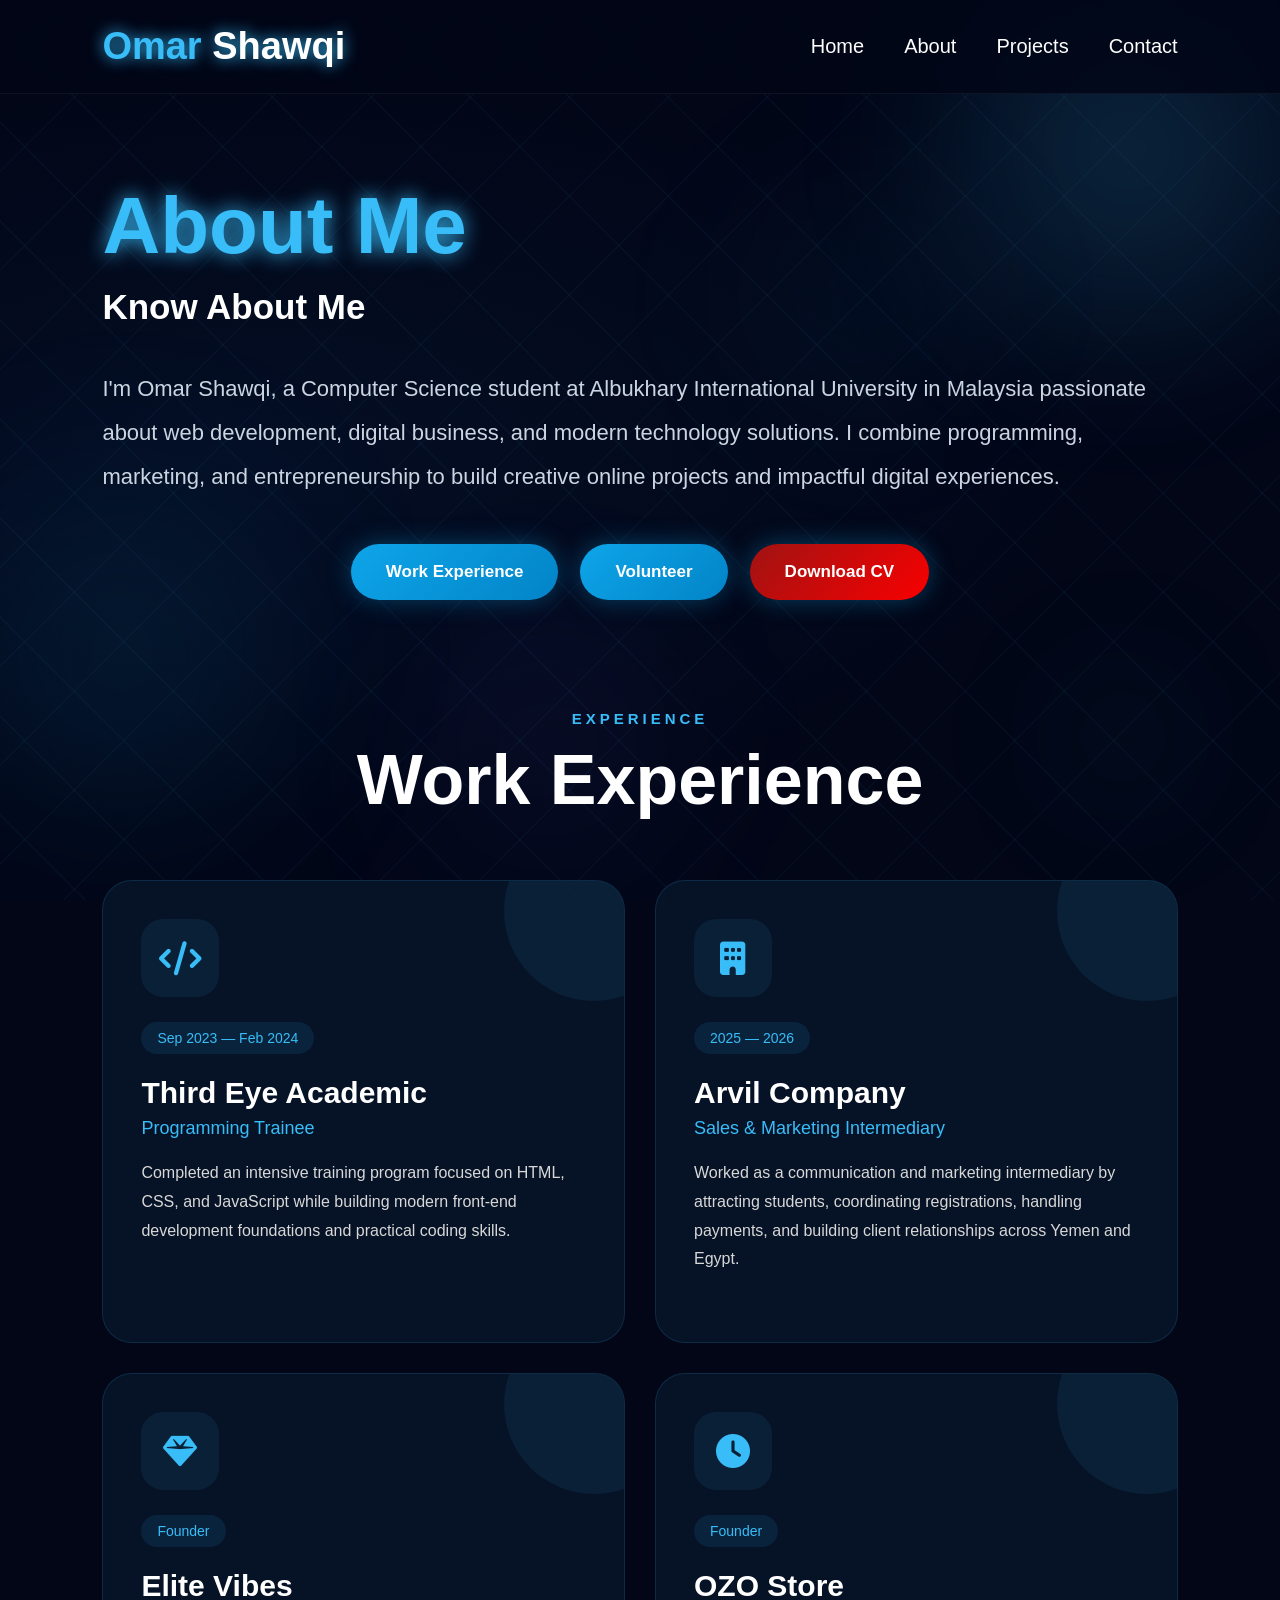
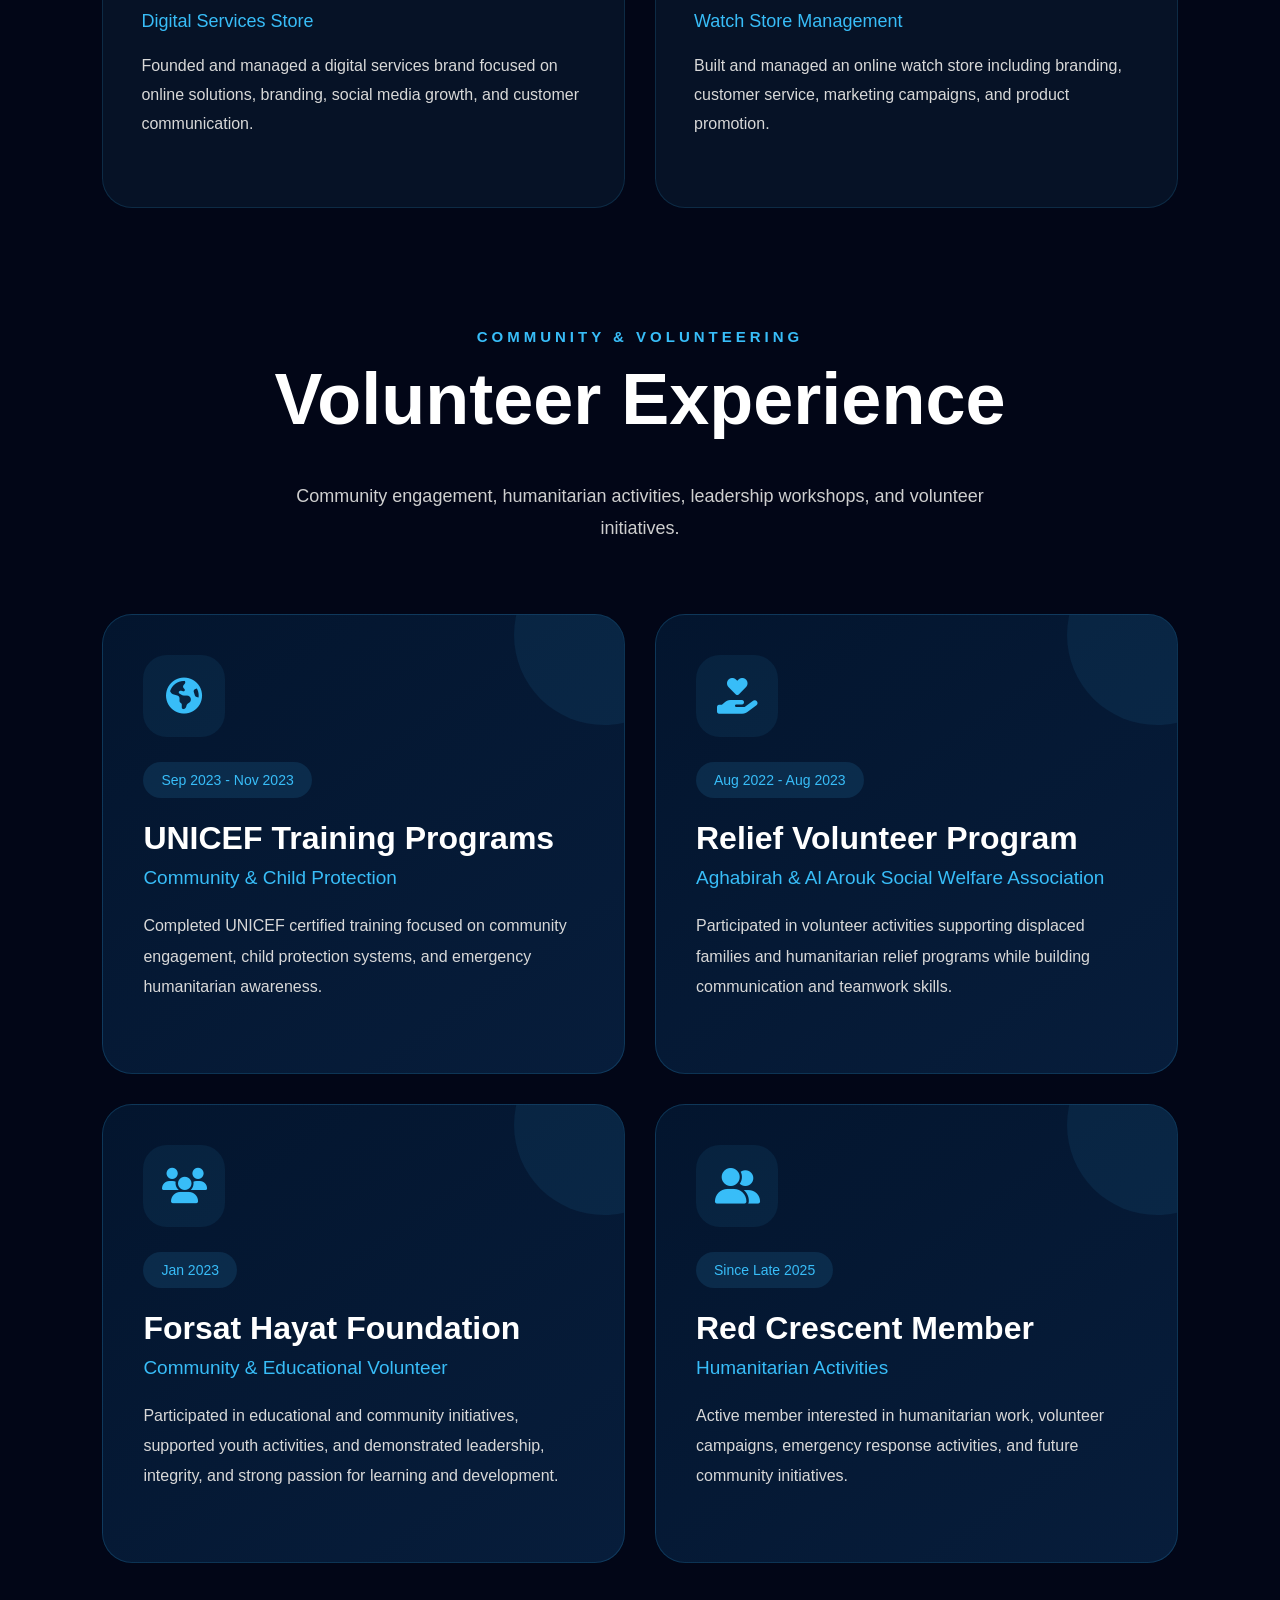
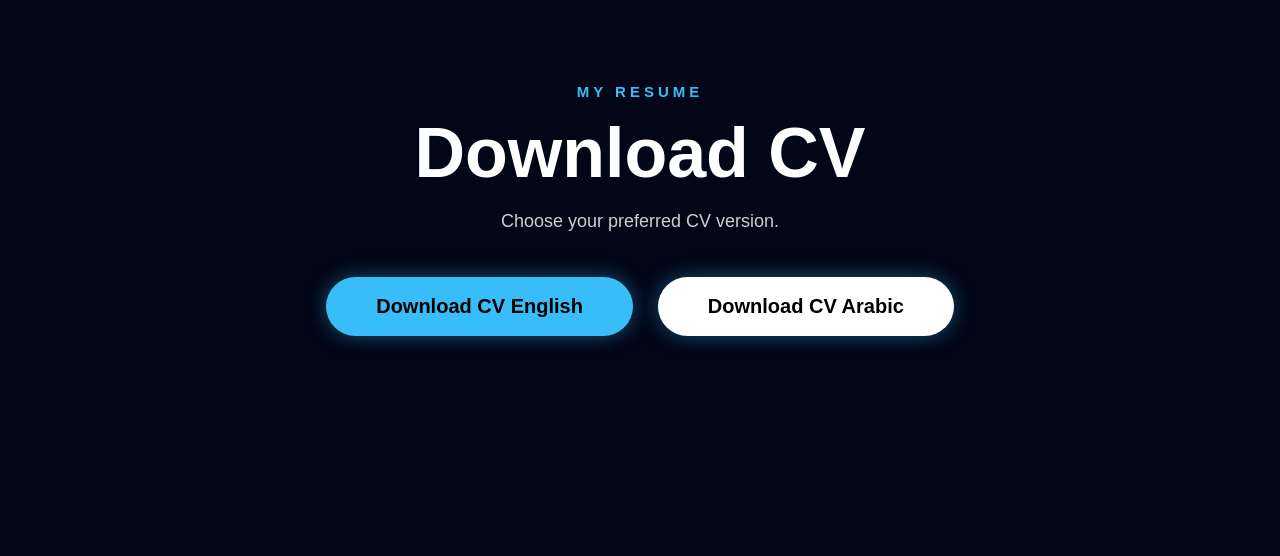
==== about.html @ 8ee328b3 "Update about.html" ====
<!DOCTYPE html>
<html lang="en">
<head>
    <meta charset="UTF-8">
    <meta name="viewport" content="width=device-width, initial-scale=1.0">
    <meta name="theme-color" content="#020617">
    <link rel="preconnect" href="https://cdnjs.cloudflare.com" crossorigin>

    <title>About Me | Omar Shawqi</title>

    <link rel="stylesheet" href="style.css">

    <link rel="stylesheet"
    href="https://cdnjs.cloudflare.com/ajax/libs/font-awesome/6.5.1/css/all.min.css"
    media="print" onload="this.media='all'">
    <noscript><link rel="stylesheet" href="https://cdnjs.cloudflare.com/ajax/libs/font-awesome/6.5.1/css/all.min.css"></noscript>

</head>

<body>

<div class="bg-animation"></div>

<!-- NAVBAR -->

<nav>

    <div class="logo">
    <span class="logo-blue">Omar</span>
    <span class="logo-white">Shawqi</span>
</div>

    <button class="hamburger" id="hamburger" aria-label="Menu">
        <span></span><span></span><span></span>
    </button>

    <ul id="nav-menu">

        <li><a href="index.html">Home</a></li>

        <li><a href="about.html">About</a></li>

        <li><a href="projects.html">Projects</a></li>

        <li><a href="contact.html">Contact</a></li>

    </ul>

</nav>


<!-- ABOUT -->

<section class="about-page">

    <div class="about-container">

        <h1>
            About Me
        </h1>

        <h2>
            Know About Me
        </h2>

        <p>
    I'm Omar Shawqi, a Computer Science student at Albukhary International University in Malaysia passionate about web development, digital business, and modern technology solutions.
    I combine programming, marketing, and entrepreneurship to build creative online projects and impactful digital experiences.
</p>

                   <!-- HERO BUTTONS -->

<div class="hero-buttons">

   <a href="#work" class="hero-btn work-btn">
    Work Experience
</a>
   

    <a href="#volunteer" class="hero-btn">
        Volunteer
    </a>

    <a href="#cv-section" class="hero-btn cv-btn">
        Download CV
    </a>

</div>

<!-- ================= WORK EXPERIENCE ================= -->

<section id="work" class="work-section">

    <div class="work-heading">

        <span>
            EXPERIENCE
        </span>

        <h2>
            Work Experience
        </h2>

    </div>


    <div class="work-grid">

        <!-- THIRD EYE -->

        <div class="work-card">

            <div class="work-icon">
                <i class="fas fa-code"></i>
            </div>

            <div class="work-date">
                Sep 2023 — Feb 2024
            </div>

            <h3>
                Third Eye Academic
            </h3>

            <h4>
                Programming Trainee
            </h4>

            <p>
                Completed an intensive training program focused on HTML, CSS, and JavaScript while building modern front-end development foundations and practical coding skills.
            </p>

        </div>


        <!-- ARVIL -->

        <div class="work-card">

            <div class="work-icon">
                <i class="fas fa-building"></i>
            </div>

            <div class="work-date">
                2025 — 2026
            </div>

            <h3>
                Arvil Company
            </h3>

            <h4>
                Sales & Marketing Intermediary
            </h4>

            <p>
                Worked as a communication and marketing intermediary by attracting students, coordinating registrations, handling payments, and building client relationships across Yemen and Egypt.
            </p>

        </div>


        <!-- ELITE VIBES -->

        <div class="work-card">

            <div class="work-icon">
                <i class="fas fa-gem"></i>
            </div>

            <div class="work-date">
                Founder
            </div>

            <h3>
                Elite Vibes
            </h3>

            <h4>
                Digital Services Store
            </h4>

            <p>
                Founded and managed a digital services brand focused on online solutions, branding, social media growth, and customer communication.
            </p>

        </div>


        <!-- OZO STORE -->

        <div class="work-card">

            <div class="work-icon">
              <i class="fas fa-clock"></i>
            </div>

            <div class="work-date">
                Founder
            </div>

            <h3>
                OZO Store
            </h3>

            <h4>
                Watch Store Management
            </h4>

            <p>
                Built and managed an online watch store including branding, customer service, marketing campaigns, and product promotion.
            </p>

        </div>

    </div>

</section>
       
<!-- ================= VOLUNTEER EXPERIENCE ================= -->

<section id="volunteer" class="volunteer-section">

    <div class="volunteer-header">

        <span>COMMUNITY & VOLUNTEERING</span>

        <h2>Volunteer Experience</h2>

        <p>
            Community engagement, humanitarian activities,
            leadership workshops, and volunteer initiatives.
        </p>

    </div>

    <div class="volunteer-grid">

        <!-- UNICEF -->

        <div class="volunteer-card">

            <div class="volunteer-icon">
                <i class="fas fa-earth-americas"></i>
            </div>

            <div class="volunteer-date">
                Sep 2023 - Nov 2023
            </div>

            <h3>UNICEF Training Programs</h3>

            <h4>Community & Child Protection</h4>

            <p>
                Completed UNICEF certified training focused on
                community engagement, child protection systems,
                and emergency humanitarian awareness.
            </p>

        </div>


        <!-- RELIEF PROGRAM -->

        <div class="volunteer-card">

            <div class="volunteer-icon">
                <i class="fas fa-hand-holding-heart"></i>
            </div>

            <div class="volunteer-date">
                Aug 2022 - Aug 2023
            </div>

            <h3>Relief Volunteer Program</h3>

            <h4> Aghabirah & Al Arouk Social Welfare Association</h4>

            <p>
                Participated in volunteer activities supporting
                displaced families and humanitarian relief programs
                while building communication and teamwork skills.
            </p>

        </div>


        <!--FORSAT HAYAT VOLUNTEER  -->

        <div class="volunteer-card">

            <div class="volunteer-icon">
                <i class="fas fa-users"></i>
            </div>

            <div class="volunteer-date">
                Jan 2023
            </div>

            <h3>Forsat Hayat Foundation</h3>

            <h4>Community & Educational Volunteer</h4>

            <p>
                Participated in educational and community initiatives,
        supported youth activities, and demonstrated leadership,
        integrity, and strong passion for learning and development.
            </p>

        </div>


        <!-- RED CRESCENT -->

        <div class="volunteer-card">

            <div class="volunteer-icon">
                <i class="fas fa-user-group"></i>
            </div>

            <div class="volunteer-date">
                Since Late 2025
            </div>

            <h3>Red Crescent Member</h3>

            <h4>Humanitarian Activities</h4>

            <p>
                Active member interested in humanitarian work,
                volunteer campaigns, emergency response activities,
                and future community initiatives.
            </p>

        </div>

    </div>

</section>

</div>
<!-- ================= CV SECTION ================= -->

<section id="cv-section" class="cv-section">

    <div class="cv-container">

        <span>
            MY RESUME
        </span>

        <h2>
            Download CV
        </h2>

        <p>
            Choose your preferred CV version.
        </p>

        <div class="cv-buttons">

            <a href="https://drive.google.com/file/d/1i85Rg5xMcmeoHHpS-Fsw4YusQt8aVeJi/view?usp=drive_link"
            download
            class="main-btn">

                Download CV English

            </a>

            <a href="https://drive.google.com/file/d/1hweKn7cTZ2HvL1-ZVxnx6rxiwaG3Mkc5/view?usp=sharing"
            download
            class="main-btn second-btn">

                Download CV Arabic

            </a>

        </div>

    </div>

</section>
<script src="script.js"></script>
    
<script src="tracking.js"></script>
</body>
</html>
---- style.css ----
/* ================================================================
   Omar Shawqi — Portfolio
   style.css  |  One unified stylesheet for all pages
   Font: Arial, sans-serif (consistent with all pages)
   ================================================================ */

/* ── Reset ── */
*, *::before, *::after {
    margin: 0;
    padding: 0;
    box-sizing: border-box;
    scroll-behavior: smooth;
}

body {
    font-family: Arial, sans-serif;
}
/* ================================================================
   BODY & PAGE LOAD
   ================================================================ */
body {
    background: #020617;
    color: white;
    overflow-x: hidden;
    /* Removed heavy pageLoad transform — use opacity-only for performance */
    animation: pageLoad 0.4s ease;
}

@keyframes pageLoad {
    from { opacity: 0; }
    to   { opacity: 1; }
}

/* Faster fade-out, no scale (scale triggers layout recalc on mobile) */
.fade-out {
    opacity: 0;
    transition: opacity 0.25s ease;
}

/* ================================================================
   BACKGROUND ANIMATION
   ================================================================ */
.bg-animation {
    position: fixed;
    width: 100%;
    height: 100vh;
    z-index: -1;
    overflow: hidden;
    background: radial-gradient(ellipse at 20% 50%, #040e24 0%, #020617 60%);
    /* GPU compositing layer */
    transform: translateZ(0);
    will-change: transform;
    contain: strict;
}

/* Fine moving grid */
.bg-animation::before {
    content: "";
    position: absolute;
    width: 200%;
    height: 200%;
    background-image:
        linear-gradient(rgba(56, 189, 248, 0.06) 1px, transparent 1px),
        linear-gradient(90deg, rgba(56, 189, 248, 0.06) 1px, transparent 1px);
    background-size: 70px 70px;
    transform: rotate(45deg);
    top: -50%;
    left: -50%;
    animation: gridMove 40s linear infinite;
    will-change: transform;
}

/* Primary top-right orb — reduced blur for mobile */
.bg-animation::after {
    content: "";
    position: absolute;
    width: 600px;
    height: 600px;
    background: radial-gradient(circle, rgba(56, 189, 248, 0.18) 0%, transparent 65%);
    filter: blur(50px);
    top: -150px;
    right: -150px;
    animation: orbFloat1 18s ease-in-out infinite alternate;
    will-change: transform;
}

@keyframes gridMove {
    0%   { transform: rotate(45deg) translate(0, 0); }
    100% { transform: rotate(45deg) translate(100px, 100px); }
}

@keyframes orbFloat1 {
    0%   { transform: translate3d(0, 0, 0) scale(1); }
    100% { transform: translate3d(-30px, 50px, 0) scale(1.05); }
}

@keyframes orbFloat2 {
    0%   { transform: translate3d(0, 0, 0) scale(1); }
    100% { transform: translate3d(-40px, 40px, 0) scale(0.9); }
}

@keyframes orbFloat3 {
    0%   { transform: translate3d(0, 0, 0) scale(0.9); }
    100% { transform: translate3d(50px, -30px, 0) scale(1.0); }
}

/* ================================================================
   NAVBAR  (Home / About / Contact  use  <nav>)
   ================================================================ */
nav {
    width: 100%;
    padding: 25px 8%;
    display: flex;
    justify-content: space-between;
    align-items: center;
    position: fixed;
    top: 0;
    left: 0;
    z-index: 1000;
    background: rgba(2, 6, 23, 0.85);
    backdrop-filter: blur(8px);
    -webkit-backdrop-filter: blur(8px);
    border-bottom: 1px solid rgba(255, 255, 255, 0.05);
    transform: translateZ(0);
}

.logo {
    font-size: 38px;
    font-weight: bold;
    color: #38bdf8;
    text-shadow: 0 0 15px #38bdf8;
}

nav ul {
    display: flex;
    list-style: none;
    gap: 40px;
}

nav ul li a {
    color: white;
    text-decoration: none;
    font-size: 20px;
    position: relative;
    transition: 0.3s;
}

nav ul li a::after {
    content: "";
    position: absolute;
    width: 0;
    height: 2px;
    background: #38bdf8;
    left: 0;
    bottom: -8px;
    transition: 0.4s;
}

nav ul li a:hover { color: #38bdf8; }
nav ul li a:hover::after { width: 100%; }

/* ================================================================
   NAVBAR  (Projects page uses  .navbar / .nav-links)
   ================================================================ */
.navbar {
    position: sticky;
    top: 0;
    z-index: 1000;
    display: flex;
    align-items: center;
    justify-content: space-between;
    padding: 25px 8%;
    background: rgba(2, 6, 23, 0.85);
    backdrop-filter: blur(8px);
    -webkit-backdrop-filter: blur(8px);
    border-bottom: 1px solid rgba(255, 255, 255, 0.05);
    transform: translateZ(0);
}

.nav-logo {
    font-size: 38px;
    font-weight: bold;
    color: #38bdf8;
    text-shadow: 0 0 15px #38bdf8;
    line-height: 1;
    /* single-line logo to match the other nav */
    display: block;
}

/* hide stacked spans — projects nav shows "Omar Shawqi" flat */
.logo-first::after { content: " "; }
.logo-last  { color: white; }

.nav-links {
    list-style: none;
    display: flex;
    gap: 40px;
}

.nav-links a {
    color: white;
    text-decoration: none;
    font-size: 20px;
    position: relative;
    transition: 0.3s;
}

.nav-links a::after {
    content: "";
    position: absolute;
    width: 0;
    height: 2px;
    background: #38bdf8;
    left: 0;
    bottom: -8px;
    transition: 0.4s;
}

.nav-links a.active,
.nav-links a:hover { color: #38bdf8; }

.nav-links a.active::after,
.nav-links a:hover::after { width: 100%; }

/* ================================================================
   SHARED ANIMATIONS
   ================================================================ */
@keyframes fadeUp {
    from { opacity: 0; transform: translate3d(0, 30px, 0); }
    to   { opacity: 1; transform: translate3d(0, 0, 0); }
}

@keyframes glowText {
    from { text-shadow: 0 0 10px #38bdf8, 0 0 20px #38bdf8; }
    to   { text-shadow: 0 0 20px #38bdf8, 0 0 40px #38bdf8, 0 0 80px #38bdf8; }
}

/* ================================================================
   BUTTONS
   ================================================================ */
.main-btn {
    display: inline-block;
    padding: 18px 50px;
    border-radius: 50px;
    background: #38bdf8;
    color: black;
    text-decoration: none;
    font-size: 20px;
    font-weight: bold;
    transition: 0.4s;
    box-shadow: 0 0 20px rgba(56, 189, 248, 0.4);
}

.main-btn:hover {
    transform: scale(1.08);
    box-shadow: 0 0 20px #38bdf8, 0 0 50px #38bdf8;
}

.secondary-btn {
    background: transparent;
    color: #38bdf8;
    border: 2px solid #38bdf8;
}

.secondary-btn:hover {
    background: rgba(56, 189, 248, 0.1);
    color: #38bdf8;
}

.second-btn { background: white; }

/* ================================================================
   HOME HERO
   ================================================================ */
.hero {
    width: 100%;
    min-height: 100vh;
    display: flex;
    justify-content: center;
    align-items: center;
    text-align: center;
    padding: 20px;
}

.hero-content { animation: fadeUp 0.6s ease both; }

.hero-content h1 {
    font-size: 120px;
    color: #38bdf8;
    margin-bottom: 20px;
    text-shadow: 0 0 15px #38bdf8, 0 0 30px #38bdf8, 0 0 60px #38bdf8;
    animation: glowText 3s infinite alternate;
}

.hero-content p {
    font-size: 30px;
    color: #cbd5e1;
    margin-bottom: 50px;
    letter-spacing: 1px;
}

/* Social Icons */
.social-icons {
    display: flex;
    justify-content: center;
    gap: 25px;
    margin-bottom: 50px;
}

.social-icons a {
    width: 80px;
    height: 80px;
    border-radius: 50%;
    background: rgba(255, 255, 255, 0.07);
    border: 1px solid rgba(255, 255, 255, 0.1);
    display: flex;
    justify-content: center;
    align-items: center;
    color: white;
    text-decoration: none;
    font-size: 30px;
    transition: background 0.3s, color 0.3s, transform 0.3s, box-shadow 0.3s;
    position: relative;
    overflow: hidden;
    /* No backdrop-filter — too heavy on mobile */
}

.social-icons a::before {
    content: "";
    position: absolute;
    width: 100%;
    height: 100%;
    background: linear-gradient(45deg, transparent, #38bdf8, transparent);
    left: -100%;
    transition: 0.5s;
}

.social-icons a:hover::before { left: 100%; }

.social-icons a:hover {
    transform: translateY(-12px) scale(1.1);
    background: #38bdf8;
    color: black;
    box-shadow: 0 0 20px #38bdf8, 0 0 40px #38bdf8;
}

/* ================================================================
   MY SKILLS CARDS  (index.html — #skills)
   ================================================================ */
#skills {
    padding: 80px 60px 60px;
    max-width: 1200px;
    margin: 0 auto;
}

.section-label {
    display: flex;
    align-items: center;
    justify-content: center;
    gap: 14px;
    margin-bottom: 14px;
}

.section-label span {
    font-size: 0.78rem;
    font-weight: 700;
    letter-spacing: 4px;
    color: #38bdf8;
    text-transform: uppercase;
}

.section-label::before,
.section-label::after {
    content: '';
    flex: 0 0 60px;
    height: 1px;
}

.section-label::before { background: linear-gradient(90deg, transparent, #38bdf8); }
.section-label::after  { background: linear-gradient(90deg, #38bdf8, transparent); }

.section-title {
    text-align: center;
    font-size: clamp(2.4rem, 5vw, 3.8rem);
    font-weight: 900;
    line-height: 1.1;
    margin-bottom: 16px;
    background: linear-gradient(135deg, #ffffff 30%, #38bdf8 100%);
    -webkit-background-clip: text;
    -webkit-text-fill-color: transparent;
    background-clip: text;
}

.section-sub {
    text-align: center;
    color: #7aabdb;
    font-size: 1rem;
    font-weight: 300;
    line-height: 1.6;
    margin-bottom: 60px;
}

.skills-grid {
    display: grid;
    grid-template-columns: repeat(3, 1fr);
    gap: 22px;
}

.skill-card {
    background: #071428;
    border: 1px solid #0d3a6e;
    border-radius: 14px;
    padding: 32px 24px 28px;
    transition: border-color 0.3s, box-shadow 0.3s, transform 0.3s;
    position: relative;
    overflow: hidden;
}

.skill-card::before {
    content: '';
    position: absolute;
    inset: 0;
    background: radial-gradient(ellipse at 50% 0%, rgba(26, 143, 255, 0.07) 0%, transparent 65%);
    pointer-events: none;
}

.skill-card:hover {
    border-color: #1a6fba;
    box-shadow: 0 0 20px rgba(26, 143, 255, 0.15);
    transform: translateY(-4px);
}

.card-icon {
    display: flex;
    justify-content: center;
    margin-bottom: 14px;
}

.card-icon svg {
    width: 48px;
    height: 48px;
    stroke: #38bdf8;
    fill: none;
    stroke-width: 1.5;
    stroke-linecap: round;
    stroke-linejoin: round;
    filter: drop-shadow(0 0 8px rgba(56, 189, 248, 0.45));
}

.card-title {
    text-align: center;
    font-size: 1.15rem;
    font-weight: 700;
    color: #40b0ff;
    margin-bottom: 20px;
    letter-spacing: 0.5px;
}

.tags {
    display: flex;
    flex-wrap: wrap;
    gap: 8px;
    justify-content: center;
}

.tag {
    background: #071e3d;
    border: 1px solid #0d3a6e;
    color: #e8f4ff;
    font-size: 0.8rem;
    font-weight: 500;
    padding: 5px 14px;
    border-radius: 6px;
    transition: border-color 0.2s, color 0.2s;
}

.tag:hover { border-color: #0d6fc7; color: #40b0ff; }

.store-item {
    display: flex;
    align-items: center;
    gap: 12px;
    background: #071e3d;
    border: 1px solid #0d3a6e;
    border-radius: 8px;
    padding: 10px 14px;
    margin-bottom: 10px;
    transition: border-color 0.2s;
}

.store-item:hover { border-color: #0d6fc7; }

.store-item svg {
    width: 22px;
    height: 22px;
    stroke: #38bdf8;
    fill: none;
    stroke-width: 1.6;
    flex-shrink: 0;
}

.store-item-text { font-size: 0.82rem; line-height: 1.35; }
.store-item-text strong { display: block; font-size: 0.9rem; color: #e8f4ff; }
.store-item-text span  { color: #7aabdb; font-size: 0.78rem; }

.company-badge {
    display: flex;
    align-items: center;
    gap: 12px;
    background: #071e3d;
    border: 1px solid #0d3a6e;
    border-radius: 8px;
    padding: 14px;
    margin-top: 12px;
    font-size: 0.85rem;
    color: #7aabdb;
    line-height: 1.4;
}

.company-badge svg {
    width: 28px;
    height: 28px;
    stroke: #38bdf8;
    fill: none;
    stroke-width: 1.5;
    flex-shrink: 0;
}

.company-badge a { color: #40b0ff; text-decoration: none; font-weight: 600; }
.company-badge a:hover { text-decoration: underline; }

.odoo-block { display: flex; flex-direction: column; gap: 14px; }

.odoo-desc {
    font-size: 0.88rem;
    color: #7aabdb;
    text-align: center;
    line-height: 1.6;
}

.odoo-desc a { color: #40b0ff; text-decoration: none; font-weight: 600; }

.odoo-logo { display: flex; justify-content: center; margin: 6px 0; }

.odoo-logo-text {
    font-size: 1.6rem;
    font-weight: 900;
    color: #875a7b;
    letter-spacing: -1px;
}

/* ================================================================
   PROGRAMMING SKILL BARS  (index.html — .skills-section)
   ================================================================ */
.skills-section {
    margin-top: 90px;
    width: 100%;
    max-width: 900px;
    margin-left: auto;
    margin-right: auto;
    padding: 0 20px 120px;
}

.skills-section h2 {
    text-align: center;
    font-size: 45px;
    margin-bottom: 55px;
    color: #38bdf8;
    text-shadow:
        0 0 15px #38bdf8,
        0 0 30px rgba(56, 189, 248, 0.4);
}

.skill { margin-bottom: 35px; }

.skill-info {
    display: flex;
    justify-content: space-between;
    margin-bottom: 14px;
    font-size: 22px;
    color: white;
}

.skill-bar {
    width: 100%;
    height: 18px;
    background: rgba(255, 255, 255, 0.08);
    border-radius: 50px;
    overflow: hidden;
    border: 1px solid rgba(255, 255, 255, 0.05);
    /* Removed backdrop-filter - not visible here anyway */
}

.skill-fill {
    height: 100%;
    border-radius: 50px;
    position: relative;
    overflow: hidden;
    animation: fillAnimation 2.5s ease;
}

/* Shine sweep */
.skill-fill::before {
    content: "";
    position: absolute;
    top: 0;
    left: -120px;
    width: 120px;
    height: 100%;
    background: rgba(255, 255, 255, 0.5);
    filter: blur(10px);
    transform: skewX(-25deg);
    animation: shine 3s infinite linear;
}

@keyframes fillAnimation { from { width: 0; } }

@keyframes shine {
    0%   { left: -120px; }
    100% { left: 120%; }
}

/* Individual bar colors — different per language */
.c      { width: 80%; background: linear-gradient(90deg, #06b6d4, #38bdf8); box-shadow: 0 0 14px rgba(56,189,248,0.55); }
.cpp    { width: 85%; background: linear-gradient(90deg, #2563eb, #60a5fa); box-shadow: 0 0 14px rgba(96,165,250,0.55); }
.html   { width: 90%; background: linear-gradient(90deg, #f97316, #fb923c); box-shadow: 0 0 14px rgba(249,115,22,0.55); }
.css    { width: 70%; background: linear-gradient(90deg, #3b82f6, #818cf8); box-shadow: 0 0 14px rgba(129,140,248,0.55); }
.js     { width: 60%; background: linear-gradient(90deg, #ca8a04, #facc15); box-shadow: 0 0 14px rgba(250,204,21,0.5); }
.java   { width: 80%; background: linear-gradient(90deg, #ef4444, #f87171); box-shadow: 0 0 14px rgba(239,68,68,0.55); }
.python { width: 59%; background: linear-gradient(90deg, #16a34a, #4ade80); box-shadow: 0 0 14px rgba(74,222,128,0.5); }

.skill:hover .skill-fill       { filter: brightness(1.2); transform: scaleY(1.15); transition: 0.4s; }
.skill:hover .skill-info span  { color: #38bdf8; transition: 0.4s; }

/* ================================================================
   ABOUT PAGE
   ================================================================ */
.about-page {
    width: 100%;
    min-height: 100vh;
    padding: 180px 8% 100px;
}

.about-container { max-width: 1200px; margin: auto; }

.about-container h1 {
    font-size: 80px;
    color: #38bdf8;
    margin-bottom: 15px;
    text-shadow: 0 0 20px #38bdf8;
}

.about-container h2 { font-size: 35px; margin-bottom: 40px; }

.about-container p {
    font-size: 22px;
    line-height: 2;
    color: #cbd5e1;
    margin-bottom: 30px;
}

/* Hero Buttons */
.hero-buttons {
    display: flex;
    justify-content: center;
    align-items: center;
    gap: 22px;
    flex-wrap: wrap;
    margin-top: 45px;
}

.hero-btn {
    padding: 18px 35px;
    border-radius: 50px;
    text-decoration: none;
    color: white;
    font-size: 17px;
    font-weight: 600;
    background: linear-gradient(135deg, #0ea5e9, #0284c7);
    box-shadow: 0 0 25px rgba(14, 165, 233, 0.35);
    transition: 0.4s ease;
}

.hero-btn:hover {
    transform: translateY(-6px);
    box-shadow: 0 0 35px rgba(14, 165, 233, 0.55);
}

.cv-btn {
    background: linear-gradient(135deg, #a01313, #f90000);
}

/* ================================================================
   WORK EXPERIENCE SECTION
   ================================================================ */
.work-section { margin-top: 110px; }

.work-heading { text-align: center; margin-bottom: 60px; }

.work-heading span {
    color: #38bdf8;
    letter-spacing: 4px;
    font-size: 15px;
    font-weight: 600;
}

.work-heading h2 {
    font-size: 70px;
    color: white;
    margin-top: 12px;
    font-weight: 800;
}

.work-grid {
    display: grid;
    grid-template-columns: repeat(2, 1fr);
    gap: 30px;
}

.work-card {
    background: rgba(7, 20, 40, 0.9);
    border: 1px solid rgba(56, 189, 248, 0.15);
    border-radius: 30px;
    padding: 38px;
    transition: transform 0.3s ease, border-color 0.3s ease, box-shadow 0.3s ease;
    position: relative;
    overflow: hidden;
    /* No backdrop-filter on cards — use solid bg instead */
}

.work-card::before {
    content: "";
    position: absolute;
    width: 180px;
    height: 180px;
    background: rgba(56, 189, 248, 0.08);
    border-radius: 50%;
    top: -60px;
    right: -60px;
}

.work-card:hover {
    transform: translateY(-10px);
    border-color: #38bdf8;
    box-shadow: 0 0 30px rgba(56, 189, 248, 0.18);
}

.work-icon {
    width: 78px;
    height: 78px;
    border-radius: 22px;
    background: rgba(56, 189, 248, 0.08);
    display: flex;
    align-items: center;
    justify-content: center;
    margin-bottom: 25px;
    position: relative;
    z-index: 2;
}

.work-icon i { font-size: 34px; color: #38bdf8; }

.work-date {
    display: inline-block;
    padding: 8px 16px;
    border-radius: 30px;
    background: rgba(56, 189, 248, 0.1);
    color: #38bdf8;
    font-size: 14px;
    margin-bottom: 22px;
    position: relative;
    z-index: 2;
}

.work-card h3 {
    color: white;
    font-size: 30px;
    margin-bottom: 8px;
    position: relative;
    z-index: 2;
}

.work-card h4 {
    color: #38bdf8;
    font-size: 18px;
    margin-bottom: 20px;
    font-weight: 500;
    position: relative;
    z-index: 2;
}

.work-card p {
    color: #d8d8d8;
    line-height: 1.8;
    font-size: 16px;
    position: relative;
    z-index: 2;
}

/* ================================================================
   VOLUNTEER SECTION
   ================================================================ */
.volunteer-section {
    padding-top: 120px;
    position: relative;
    z-index: 2;
}

.volunteer-header { text-align: center; margin-bottom: 70px; }

.volunteer-header span {
    color: #38bdf8;
    letter-spacing: 4px;
    font-size: 15px;
    font-weight: 600;
}

.volunteer-header h2 {
    font-size: 72px;
    color: white;
    margin-top: 12px;
    font-weight: 800;
}

.volunteer-header p {
    color: #cfcfcf;
    max-width: 700px;
    margin: 20px auto 0;
    line-height: 1.8;
    font-size: 18px;
}

.volunteer-grid {
    display: grid;
    grid-template-columns: repeat(2, 1fr);
    gap: 30px;
}

.volunteer-card {
    position: relative;
    overflow: hidden;
    background: linear-gradient(145deg, #03152e, #071d3b);
    border: 1px solid rgba(56, 189, 248, 0.18);
    border-radius: 30px;
    padding: 40px;
    transition: 0.4s ease;
    backdrop-filter: blur(10px);
}

.volunteer-card::before {
    content: "";
    position: absolute;
    width: 180px;
    height: 180px;
    border-radius: 50%;
    background: rgba(56, 189, 248, 0.08);
    top: -70px;
    right: -70px;
}

.volunteer-card:hover {
    transform: translateY(-10px);
    border-color: #38bdf8;
    box-shadow: 0 0 35px rgba(56, 189, 248, 0.18);
}

.volunteer-icon {
    width: 82px;
    height: 82px;
    border-radius: 24px;
    background: rgba(56, 189, 248, 0.08);
    display: flex;
    align-items: center;
    justify-content: center;
    margin-bottom: 25px;
    position: relative;
    z-index: 2;
}

.volunteer-icon i { font-size: 36px; color: #38bdf8; }

.volunteer-date {
    display: inline-block;
    padding: 10px 18px;
    border-radius: 30px;
    background: rgba(56, 189, 248, 0.12);
    color: #38bdf8;
    font-size: 14px;
    margin-bottom: 22px;
    position: relative;
    z-index: 2;
}

.volunteer-card h3 {
    color: white;
    font-size: 32px;
    margin-bottom: 10px;
    position: relative;
    z-index: 2;
}

.volunteer-card h4 {
    color: #38bdf8;
    font-size: 19px;
    margin-bottom: 22px;
    font-weight: 500;
    position: relative;
    z-index: 2;
}

.volunteer-card p {
    color: #d8d8d8;
    line-height: 1.9;
    font-size: 16px;
    position: relative;
    z-index: 2;
}

/* ================================================================
   CV SECTION
   ================================================================ */
.cv-section { padding: 120px 20px; text-align: center; }

.cv-container span {
    color: #38bdf8;
    letter-spacing: 4px;
    font-size: 15px;
    font-weight: 600;
}

.cv-container h2 {
    font-size: 70px;
    color: white;
    margin-top: 12px;
    font-weight: 800;
}

.cv-container p {
    color: #cfcfcf;
    margin-top: 18px;
    font-size: 18px;
}

.cv-buttons {
    display: flex;
    justify-content: center;
    gap: 25px;
    flex-wrap: wrap;
    margin-top: 45px;
}

/* ================================================================
   CONTACT PAGE
   ================================================================ */
.contact-page { min-height: 100vh; padding: 140px 8% 80px; position: relative; }
.contact-container { max-width: 1400px; margin: auto; }

.contact-title { text-align: left; margin-bottom: 60px; }

.contact-title span {
    color: #9ca3af;
    font-size: 18px;
    letter-spacing: 4px;
    text-transform: uppercase;
    display: flex;
    align-items: center;
    gap: 15px;
    margin-bottom: 10px;
}

.contact-title span::after {
    content: "";
    width: 120px;
    height: 2px;
    background: #38bdf8;
}

.contact-title h1 {
    font-size: 85px;
    color: #fff;
    font-weight: 800;
    text-shadow: 0 0 15px rgba(56, 189, 248, 0.5);
    margin-top: 10px;
}

.contact-grid {
    display: grid;
    grid-template-columns: repeat(2, 1fr);
    gap: 30px;
}

.contact-card {
    background: linear-gradient(135deg, rgba(255,255,255,0.04), rgba(255,255,255,0.02));
    border: 1px solid rgba(255, 255, 255, 0.06);
    padding: 45px;
    display: flex;
    align-items: center;
    gap: 25px;
    position: relative;
    overflow: hidden;
    backdrop-filter: blur(15px);
    transition: 0.45s ease;
    border-radius: 20px;
}

.contact-card::before {
    content: "";
    position: absolute;
    width: 150%;
    height: 150%;
    background: linear-gradient(45deg, transparent, rgba(56, 189, 248, 0.3), transparent);
    top: -120%;
    left: -120%;
    transition: 0.8s;
}

.contact-card:hover::before { top: 100%; left: 100%; }

.contact-card:hover {
    transform: translateY(-15px);
    box-shadow: 0 0 25px rgba(56, 189, 248, 0.4), 0 0 60px rgba(56, 189, 248, 0.2);
    border-color: #38bdf8;
}

.contact-icon {
    min-width: 70px;
    height: 70px;
    border-radius: 18px;
    background: rgba(56, 189, 248, 0.08);
    display: flex;
    justify-content: center;
    align-items: center;
    font-size: 30px;
    color: #38bdf8;
    transition: 0.4s ease;
}

.contact-card:hover .contact-icon {
    transform: scale(1.08);
    box-shadow: 0 0 20px rgba(56, 189, 248, 0.25);
}

.contact-info h2 { color: #fff; font-size: 34px; margin-bottom: 10px; font-weight: 700; }
.contact-info p  { color: #cbd5e1; font-size: 22px; line-height: 1.8; }

/* Social Card */
.social-card {
    display: flex;
    align-items: center;
    justify-content: center;
    gap: 18px;
    padding: 35px;
    overflow: hidden;
}

.social-header {
    display: flex;
    flex-direction: column;
    align-items: center;
    gap: 10px;
}

.social-header h2 {
    color: white;
    font-size: 2rem;
    text-align: center;
}

.social-card .contact-icon {
    min-width: 90px;
    height: 90px;
    display: flex;
    align-items: center;
    justify-content: center;
    border-radius: 22px;
    background: rgba(56, 189, 248, 0.08);
}

.social-card .contact-icon i { font-size: 48px; color: #38bdf8; }

.contact-social {
    display: flex;
    align-items: center;
    justify-content: center;
    gap: 14px;
    flex-wrap: nowrap;
}

.social-btn {
    width: 78px;
    height: 78px;
    min-width: 78px;
    border-radius: 50%;
    display: flex;
    justify-content: center;
    align-items: center;
    background: rgba(56, 189, 248, 0.10);
    border: 1px solid rgba(56, 189, 248, 0.2);
    color: #38bdf8;
    font-size: 34px;
    text-decoration: none;
    transition: 0.4s ease;
    backdrop-filter: blur(10px);
}

.social-btn i { margin: 0; line-height: 1; }

.social-btn:hover {
    transform: translateY(-8px) scale(1.08);
    background: #38bdf8;
    color: #020617;
    box-shadow: 0 0 20px #38bdf8, 0 0 45px rgba(56, 189, 248, 0.6);
}

/* ================================================================
   PROJECTS PAGE — NAVBAR (uses .navbar + .nav-links above)
   ================================================================ */

/* Projects hero */
.hero.projects-hero {
    min-height: 45vh;
    padding: 7rem 8% 3.5rem;
    text-align: center;
    display: flex;
    flex-direction: column;
    justify-content: center;
    align-items: center;
    position: relative;
}

.hero.projects-hero .hero-content {
    animation: fadeUp 0.9s ease;
    display: flex;
    flex-direction: column;
    align-items: center;
}

/* Glow blobs */
.glow-left, .glow-right {
    position: absolute;
    width: 400px;
    height: 400px;
    border-radius: 50%;
    filter: blur(110px);
    pointer-events: none;
    z-index: 0;
}

.glow-left  { background: rgba(0, 80, 200, 0.2);  left: -80px;  top: -60px; }
.glow-right { background: rgba(56, 189, 248, 0.1); right: -60px; bottom: -60px; }

/* Projects count badge */
.projects-count {
    display: inline-flex;
    align-items: center;
    gap: 8px;
    background: rgba(56, 189, 248, 0.08);
    border: 1px solid rgba(56, 189, 248, 0.22);
    border-radius: 30px;
    padding: 6px 18px;
    font-size: 15px;
    color: #38bdf8;
    letter-spacing: 0.08em;
    margin-bottom: 20px;
    position: relative;
    z-index: 1;
}

.projects-count .dot {
    width: 7px;
    height: 7px;
    border-radius: 50%;
    background: #38bdf8;
    box-shadow: 0 0 8px #38bdf8;
    animation: blink 1.4s ease-in-out infinite;
}

@keyframes blink {
    0%, 100% { opacity: 1; }
    50%       { opacity: 0.2; }
}

.hero-tag {
    font-size: 15px;
    letter-spacing: 0.28em;
    color: #38bdf8;
    margin-bottom: 16px;
    text-transform: uppercase;
    font-weight: 600;
    position: relative;
    z-index: 1;
}

/* blinking cursor */
.hero-tag::after {
    content: "|";
    animation: cursorBlink 1s step-end infinite;
    margin-left: 3px;
}

@keyframes cursorBlink {
    0%, 100% { opacity: 1; }
    50%       { opacity: 0; }
}

.hero-title {
    font-size: clamp(2.8rem, 6vw, 4.5rem);
    font-weight: 800;
    color: white;
    line-height: 1.1;
    margin-bottom: 16px;
    position: relative;
    z-index: 1;
}

.hero-title .glow-word {
    display: inline-block;
    color: #38bdf8;
    text-shadow: 0 0 12px #38bdf8, 0 0 28px #38bdf8;
    animation: glowText 3s infinite alternate;
}

.hero-sub {
    font-size: 18px;
    color: #cbd5e1;
    line-height: 1.7;
    max-width: 1000px;
    margin: 0 auto 28px;
    position: relative;
    z-index: 1;
}

.hero-line {
    width: 80px;
    height: 3px;
    background: linear-gradient(90deg, transparent, #38bdf8, transparent);
    margin: 0 auto;
    border-radius: 2px;
    box-shadow: 0 0 12px #38bdf8;
    position: relative;
    z-index: 1;
}

/* Section divider */
.section-divider {
    display: flex;
    align-items: center;
    gap: 20px;
    margin: 4rem auto 2.5rem;
    max-width: 1400px;
    padding: 0 8%;
}

.section-divider span {
    font-size: 13px;
    letter-spacing: 0.25em;
    color: rgba(56, 189, 248, 0.65);
    text-transform: uppercase;
    white-space: nowrap;
    font-weight: 600;
}

.section-divider::before,
.section-divider::after {
    content: "";
    flex: 1;
    height: 1px;
    background: linear-gradient(90deg, transparent, rgba(56, 189, 248, 0.22), transparent);
}

/* ================================================================
   PROJECTS GRID
   ================================================================ */
.projects-section {
    position: relative;
    z-index: 1;
    padding: 2rem 8% 6rem;
}

.projects-grid {
    display: grid;
    grid-template-columns: repeat(auto-fill, minmax(290px, 1fr));
    gap: 1.8rem;
    max-width: 1400px;
    margin: 0 auto;
}

/* Project card */
.project-card {
    background: #030d1f;
    border: 1px solid rgba(56, 189, 248, 0.15);
    border-radius: 16px;
    overflow: visible;
    display: flex;
    flex-direction: column;
    transition: transform 0.35s ease, border-color 0.35s ease, box-shadow 0.35s ease;
    animation: fadeUp 0.6s ease both;
    position: relative;
}

.project-card[data-delay="0"] { animation-delay: 0.05s; }
.project-card[data-delay="1"] { animation-delay: 0.15s; }
.project-card[data-delay="2"] { animation-delay: 0.25s; }
.project-card[data-delay="3"] { animation-delay: 0.35s; }
.project-card[data-delay="4"] { animation-delay: 0.45s; }
.project-card[data-delay="5"] { animation-delay: 0.55s; }
.project-card[data-delay="6"] { animation-delay: 0.65s; }
.project-card[data-delay="7"] { animation-delay: 0.75s; }

.project-card:hover {
    transform: translateY(-8px);
    border-color: rgba(56, 189, 248, 0.55);
    box-shadow: 0 0 30px rgba(56, 189, 248, 0.15), 0 20px 40px rgba(0, 0, 0, 0.5);
}

.project-card.featured {
    border-color: rgba(56, 189, 248, 0.30);
    box-shadow: 0 0 18px rgba(56, 189, 248, 0.07);
}

.project-card.coming-soon { opacity: 0.85; }
.project-card.coming-soon:hover { opacity: 1; }

/* Card preview */
.card-preview {
    position: relative;
    height: 200px;
    background: linear-gradient(135deg, #07131f 0%, #0b1c30 50%, #061525 100%);
    overflow: visible;
    flex-shrink: 0;
}

.card-preview::before {
    content: '';
    position: absolute;
    inset: 0;
    background-image:
        linear-gradient(rgba(56, 189, 248, 0.06) 1px, transparent 1px),
        linear-gradient(90deg, rgba(255, 7, 7, 0.06) 1px, transparent 1px);
    background-size: 30px 30px;
    z-index: 0;
}

.preview-img {
    width: 100%;
    height: 100%;
    object-fit: cover;
    object-position: top center;
    display: block;
    position: absolute;
    inset: 0;
    z-index: 2;
    transition: transform 0.35s ease;
}

.project-card:hover .preview-img { transform: scale(1.04); }

.preview-img[src=""],
.preview-img:not([src]) { display: none; }

.preview-placeholder {
    position: absolute;
    inset: 0;
    z-index: 1;
    display: flex;
    flex-direction: column;
    align-items: center;
    justify-content: center;
    gap: 0.7rem;
    color: rgba(56, 189, 248, 0.3);
    padding: 1rem;
}

.preview-img:not([src=""]) ~ .preview-placeholder { display: none; }

.preview-placeholder svg { width: 38px; height: 38px; opacity: 0.6; }

.preview-placeholder span {
    font-size: 12px;
    text-align: center;
    color: rgba(56, 189, 248, 0.45);
    line-height: 1.5;
}

.preview-placeholder code {
    background: rgba(56, 189, 248, 0.08);
    border: 1px solid rgba(56, 189, 248, 0.2);
    padding: 1px 5px;
    border-radius: 4px;
    font-size: 11px;
    color: #38bdf8;
}

/* Floating icon */
.proj-card-icon {
    position: absolute;
    bottom: -25px;
    left: 50%;
    transform: translateX(-50%);
    z-index: 10;
    width: 46px;
    height: 46px;
    background: #071702;
    border: 2px solid rgba(56, 189, 248, 0.5);
    border-radius: 50%;
    display: flex;
    align-items: center;
    justify-content: center;
    box-shadow: 0 0 14px rgba(56, 189, 248, 0.28);
    transition: box-shadow 0.35s ease;
}

.proj-card-icon svg { width: 20px; height: 20px; stroke: #38bdf8; }

.project-card:hover .proj-card-icon { box-shadow: 0 0 24px rgba(56, 189, 248, 0.55); }

/* Badge */
.card-badge {
    position: absolute;
    top: 12px;
    right: 12px;
    z-index: 10;
    background: linear-gradient(135deg, #0077cc, #00aaff);
    color: #fff;
    font-size: 11px;
    font-weight: 700;
    letter-spacing: 0.1em;
    padding: 3px 10px;
    border-radius: 20px;
    text-transform: uppercase;
    box-shadow: 0 0 12px rgba(0, 170, 255, 0.5);
}

/* Coming-soon overlay */
.coming-soon-overlay {
    position: absolute;
    inset: 0;
    z-index: 5;
    display: flex;
    flex-direction: column;
    align-items: center;
    justify-content: center;
    gap: 10px;
    background: linear-gradient(135deg, rgba(2,6,23,0.72) 0%, rgba(7,19,31,0.82) 100%);
    backdrop-filter: blur(2px);
}

.coming-soon-badge {
    font-size: 13px;
    font-weight: 700;
    letter-spacing: 0.2em;
    color: #38bdf8;
    border: 1.5px solid rgba(56, 189, 248, 0.5);
    padding: 7px 20px;
    border-radius: 30px;
    background: rgba(56, 189, 248, 0.08);
    animation: pulseBadge 2.5s ease-in-out infinite;
    text-transform: uppercase;
}

@keyframes pulseBadge {
    0%, 100% { box-shadow: 0 0 0 0 rgba(56,189,248,0); }
    50%       { box-shadow: 0 0 0 8px rgba(56,189,248,0), 0 0 20px rgba(56,189,248,0.3); }
}

.eta-badge {
    font-size: 12px;
    color: rgba(56, 189, 248, 0.6);
    letter-spacing: 0.08em;
}

.coming-soon-icon {
    position: relative;
    width: 50px;
    height: 50px;
    display: flex;
    align-items: center;
    justify-content: center;
}

.coming-soon-icon::before {
    content: "";
    position: absolute;
    inset: -4px;
    border-radius: 50%;
    border: 1.5px dashed rgba(56, 189, 248, 0.35);
    animation: spin 6s linear infinite;
}

.coming-soon-icon svg { width: 26px; height: 26px; stroke: rgba(56,189,248,0.55); }

@keyframes spin {
    from { transform: rotate(0deg); }
    to   { transform: rotate(360deg); }
}

/* Inner glow on coming-soon preview */
.project-card.coming-soon .card-preview::after {
    content: "";
    position: absolute;
    inset: 0;
    background: radial-gradient(ellipse at center, rgba(56,189,248,0.08) 0%, transparent 70%);
    z-index: 1;
    animation: innerGlow 3s ease-in-out infinite alternate;
}

@keyframes innerGlow {
    from { opacity: 0.5; }
    to   { opacity: 1.0; }
}

/* Card body */
.card-body {
    padding: 2.2rem 1.4rem 1.4rem;
    display: flex;
    flex-direction: column;
    gap: 0.65rem;
    flex: 1;
}

.card-tag {
    font-size: 13px;
    font-weight: 600;
    letter-spacing: 0.04em;
    color: #38bdf8;
    background: rgba(56, 189, 248, 0.12);
    border: 1px solid rgba(56, 189, 248, 0.18);
    display: inline-block;
    padding: 2px 10px;
    border-radius: 20px;
    width: fit-content;
}

.card-title {
    font-size: 1.45rem;
    font-weight: 700;
    color: white;
    letter-spacing: 0.02em;
    line-height: 1.2;
}

.card-desc {
    font-size: 14px;
    color: #8ca0bb;
    line-height: 1.75;
    flex: 1;
}

/* Card buttons */
.card-btns {
    display: flex;
    gap: 0.75rem;
    margin-top: 0.5rem;
}

.btn {
    display: inline-flex;
    align-items: center;
    gap: 0.4rem;
    font-size: 14px;
    font-weight: 600;
    letter-spacing: 0.04em;
    text-decoration: none;
    padding: 9px 18px;
    border-radius: 8px;
    transition: all 0.35s ease;
    white-space: nowrap;
}

.btn svg { width: 14px; height: 14px; flex-shrink: 0; }

.btn-live {
    background: linear-gradient(135deg, #0077cc, #00aaff);
    color: #fff;
    box-shadow: 0 0 14px rgba(0,170,255,0.3);
    flex: 1;
    justify-content: center;
}

.btn-live:hover {
    background: linear-gradient(135deg, #0088ee, #00bfff);
    box-shadow: 0 0 22px rgba(0,200,255,0.5);
    transform: translateY(-1px);
}

.btn-github {
    background: transparent;
    color: white;
    border: 1.5px solid rgba(255,255,255,0.22);
    flex: 1;
    justify-content: center;
}

.btn-github:hover {
    background: rgba(255,255,255,0.06);
    border-color: rgba(255,255,255,0.5);
    transform: translateY(-1px);
}

.btn-disabled {
    background: rgba(56, 189, 248, 0.06);
    color: rgba(56, 189, 248, 0.45);
    border: 1.5px solid rgba(56, 189, 248, 0.15);
    flex: 1;
    justify-content: center;
    cursor: default;
    pointer-events: none;
}

/* View more */
.view-more-wrap { text-align: center; margin-top: 3.5rem; }

.btn-view-more {
    display: inline-flex;
    align-items: center;
    gap: 0.5rem;
    font-size: 16px;
    font-weight: 600;
    letter-spacing: 0.06em;
    color: #38bdf8;
    text-decoration: none;
    border: 1.5px solid rgba(56, 189, 248, 0.5);
    padding: 13px 35px;
    border-radius: 50px;
    transition: all 0.35s ease;
    background: rgba(56, 189, 248, 0.05);
}

.btn-view-more svg { width: 16px; height: 16px; transition: transform 0.35s ease; }

.btn-view-more:hover {
    background: rgba(56, 189, 248, 0.12);
    box-shadow: 0 0 24px rgba(56, 189, 248, 0.25);
    border-color: #38bdf8;
    transform: translateY(-2px);
}

.btn-view-more:hover svg { transform: translateX(4px); }

/* ================================================================
   SCROLL TARGETS
   ================================================================ */
html { scroll-behavior: smooth; }
#work       { scroll-margin-top: 140px; }
#volunteer  { scroll-margin-top: 120px; }
#cv-section { scroll-margin-top: 120px; }
#skills     { scroll-margin-top: 100px; }

/* ================================================================
   SCROLLBAR
   ================================================================ */
::-webkit-scrollbar { width: 6px; }
::-webkit-scrollbar-track { background: #020617; }
::-webkit-scrollbar-thumb { background: rgba(56,189,248,0.3); border-radius: 3px; }
::-webkit-scrollbar-thumb:hover { background: rgba(56,189,248,0.6); }

/* ================================================================
   RESPONSIVE
   ================================================================ */
@media (max-width: 900px) {
    nav  { padding: 20px; }
    nav ul, .nav-links { gap: 18px; }
    .logo, .nav-logo { font-size: 24px; }

    .hero-content h1  { font-size: 60px; }
    .hero-content p   { font-size: 18px; }
    .social-icons a   { width: 65px; height: 65px; font-size: 24px; }

    .about-container h1 { font-size: 50px; }
    .about-container p  { font-size: 18px; }

    .work-grid, .volunteer-grid, .contact-grid { grid-template-columns: 1fr; gap: 25px; }
    .work-heading h2 { font-size: 48px; }
    .volunteer-header h2 { font-size: 48px; }
    .work-card, .volunteer-card { padding: 30px; }

    .contact-title h1  { font-size: 60px; }
    .contact-card { padding: 35px 22px; }

    .skills-section h2 { font-size: 35px; }
    .skill-info { font-size: 18px; }

    #skills { padding: 60px 24px 40px; }
    .skills-grid { grid-template-columns: 1fr 1fr; }

    .social-card { flex-direction: column; text-align: center; gap: 25px; }
    .contact-social { flex-wrap: wrap; gap: 16px; }
    .social-btn { width: 68px; height: 68px; min-width: 68px; font-size: 28px; }
    .social-card .contact-icon { min-width: 75px; height: 75px; }
    .social-card .contact-icon i { font-size: 38px; }

    .projects-grid { grid-template-columns: 1fr; }
    .card-btns { flex-direction: column; }
    .btn { justify-content: center; }
}

@media (max-width: 768px) {
    .hero-buttons, .cv-buttons { flex-direction: column; align-items: center; }
    .hero-btn, .cv-buttons a { width: 100%; max-width: 300px; text-align: center; }
}

@media (max-width: 600px) {
    .skills-grid { grid-template-columns: 1fr; }
}

@media (max-width: 480px) {
    .social-btn { width: 52px; height: 52px; font-size: 22px; }
    .hero-title { font-size: 2.2rem; }
    .projects-section { padding: 1rem 5% 4rem; }
}

.fab,
.fas,
.far,
.fa-brands,
.fa-solid {
    font-family: "Font Awesome 6 Brands", "Font Awesome 6 Free" !important;
}
:root{
    --cyan:#38bdf8;
}


.logo-blue{
    color: #38bdf8;
    text-shadow: 0 0 15px #38bdf8;
}

.logo-white{
    color: #ffffff;
}

/* ================================================================
   HIRE ME BUTTON
   ================================================================ */
.hire-me-btn {
    display: inline-flex;
    align-items: center;
    gap: 10px;
    padding: 18px 44px;
    border-radius: 50px;
    background: linear-gradient(135deg, #f97316, #ef4444);
    color: white;
    text-decoration: none;
    font-size: 20px;
    font-weight: 800;
    letter-spacing: 0.5px;
    transition: 0.4s ease;
    box-shadow: 0 0 25px rgba(249, 115, 22, 0.5), 0 0 60px rgba(239, 68, 68, 0.2);
    position: relative;
    overflow: hidden;
    animation: hirePulse 2.5s ease-in-out infinite;
}

.hire-me-btn::before {
    content: '';
    position: absolute;
    inset: 0;
    background: linear-gradient(135deg, #fb923c, #f87171);
    opacity: 0;
    transition: 0.4s;
    border-radius: 50px;
}

.hire-me-btn:hover::before { opacity: 1; }

.hire-me-btn:hover {
    transform: translateY(-5px) scale(1.06);
    box-shadow: 0 0 40px rgba(249, 115, 22, 0.8), 0 0 80px rgba(239, 68, 68, 0.4);
    animation: none;
}

.hire-icon {
    font-size: 18px;
    position: relative;
    z-index: 1;
}

.hire-me-btn span { position: relative; z-index: 1; }

@keyframes hirePulse {
    0%, 100% { box-shadow: 0 0 25px rgba(249,115,22,0.5), 0 0 60px rgba(239,68,68,0.2); }
    50%       { box-shadow: 0 0 45px rgba(249,115,22,0.8), 0 0 90px rgba(239,68,68,0.4); }
}

/* ================================================================
   AVAILABLE FOR WORK BADGE
   ================================================================ */
.available-badge {
    display: inline-flex;
    align-items: center;
    gap: 10px;
    background: rgba(34, 197, 94, 0.12);
    border: 2px solid rgba(34, 197, 94, 0.6);
    border-radius: 50px;
    padding: 12px 28px;
    font-size: 16px;
    font-weight: 700;
    color: #4ade80;
    letter-spacing: 1.5px;
    margin-bottom: 32px;
    animation: fadeUp 0.8s ease both, availablePulse 2.5s ease-in-out infinite;
    position: relative;
    overflow: hidden;
    box-shadow: 0 0 20px rgba(34, 197, 94, 0.2), 0 0 40px rgba(34, 197, 94, 0.08);
    text-shadow: 0 0 10px rgba(74, 222, 128, 0.5);
}

.available-badge::before {
    content: '';
    position: absolute;
    inset: 0;
    background: linear-gradient(90deg, transparent, rgba(34,197,94,0.06), transparent);
    animation: badgeSweep 3s linear infinite;
}

@keyframes badgeSweep {
    0%   { transform: translateX(-100%); }
    100% { transform: translateX(200%); }
}

@keyframes availablePulse {
    0%, 100% { box-shadow: 0 0 20px rgba(34,197,94,0.2), 0 0 40px rgba(34,197,94,0.08); border-color: rgba(34,197,94,0.6); }
    50%       { box-shadow: 0 0 30px rgba(34,197,94,0.4), 0 0 60px rgba(34,197,94,0.15); border-color: rgba(34,197,94,0.9); }
}

.avail-dot {
    width: 12px;
    height: 12px;
    border-radius: 50%;
    background: #4ade80;
    box-shadow: 0 0 10px #4ade80, 0 0 20px #4ade80;
    animation: dotPulse 1.5s ease-in-out infinite;
    flex-shrink: 0;
}

@keyframes dotPulse {
    0%, 100% { transform: scale(1);   box-shadow: 0 0 10px #4ade80; }
    50%       { transform: scale(1.4); box-shadow: 0 0 20px #4ade80, 0 0 35px #22c55e; }
}

/* ================================================================
   HERO HEADLINE (NEW TYPING STYLE)
   ================================================================ */
.hero-headline {
    font-size: clamp(42px, 7vw, 110px);
    line-height: 1.1;
    margin-bottom: 24px;
    animation: fadeUp 1s ease 0.2s both;
}

.hero-hi {
    color: white;
    display: inline;
}

.hero-typed {
    color: #38bdf8;
    text-shadow: 0 0 15px #38bdf8, 0 0 30px #38bdf8, 0 0 60px #38bdf8;
    animation: glowText 3s infinite alternate;
    display: inline;
}

.hero-cursor {
    color: #38bdf8;
    animation: cursorBlink 0.8s step-end infinite;
    font-weight: 300;
    display: inline;
}

@keyframes cursorBlink {
    0%, 100% { opacity: 1; }
    50%       { opacity: 0; }
}

/* Rotating subtitle */
.hero-sub-rotate {
    font-size: clamp(16px, 2.5vw, 24px);
    color: #94a3b8;
    margin-bottom: 40px;
    min-height: 36px;
    letter-spacing: 0.5px;
    animation: fadeUp 1s ease 0.4s both;
    transition: opacity 0.4s ease;
}

.hero-sub-rotate .highlight {
    color: #38bdf8;
    font-weight: 700;
}

/* CTA row */
.hero-cta-row {
    display: flex;
    justify-content: center;
    align-items: center;
    gap: 18px;
    flex-wrap: wrap;
    animation: fadeUp 1s ease 0.6s both;
    margin-top: 10px;
}

/* ================================================================
   CONTACT FORM SECTION
   ================================================================ */
.contact-form-section {
    padding: 80px 8% 120px;
    position: relative;
}

.form-container {
    max-width: 900px;
    margin: 0 auto;
}

.form-header {
    text-align: center;
    margin-bottom: 60px;
}

.form-header span {
    color: #38bdf8;
    letter-spacing: 4px;
    font-size: 14px;
    font-weight: 700;
    display: block;
    margin-bottom: 12px;
}

.form-header h2 {
    font-size: clamp(2.2rem, 5vw, 3.5rem);
    font-weight: 900;
    color: white;
    margin-bottom: 16px;
}

.form-header h2 .glow-word {
    color: #38bdf8;
    text-shadow: 0 0 20px #38bdf8;
}

.form-header p {
    color: #94a3b8;
    font-size: 17px;
}

.form-wrapper {
    background: linear-gradient(145deg, rgba(7,20,40,0.9), rgba(3,12,28,0.95));
    border: 1px solid rgba(56, 189, 248, 0.15);
    border-radius: 28px;
    padding: 50px 48px;
    backdrop-filter: blur(20px);
    box-shadow: 0 0 60px rgba(56, 189, 248, 0.06), inset 0 1px 0 rgba(255,255,255,0.04);
    position: relative;
    overflow: hidden;
}

.form-wrapper::before {
    content: '';
    position: absolute;
    top: 0; left: 0; right: 0;
    height: 1px;
    background: linear-gradient(90deg, transparent, #38bdf8, transparent);
    opacity: 0.5;
}

.form-row {
    display: grid;
    grid-template-columns: 1fr 1fr;
    gap: 22px;
    margin-bottom: 22px;
}

.form-group {
    display: flex;
    flex-direction: column;
    gap: 10px;
    margin-bottom: 22px;
}

.form-group:last-of-type { margin-bottom: 0; }

.form-group label {
    color: #94a3b8;
    font-size: 14px;
    font-weight: 600;
    letter-spacing: 0.5px;
    display: flex;
    align-items: center;
    gap: 8px;
}

.form-group label i {
    color: #38bdf8;
    font-size: 13px;
}

.form-group input,
.form-group textarea {
    background: rgba(255, 255, 255, 0.03);
    border: 1px solid rgba(56, 189, 248, 0.15);
    border-radius: 14px;
    padding: 16px 20px;
    color: white;
    font-size: 16px;
    font-family: Arial, sans-serif;
    transition: 0.35s ease;
    outline: none;
    resize: none;
    width: 100%;
}

.form-group input::placeholder,
.form-group textarea::placeholder {
    color: rgba(148, 163, 184, 0.4);
}

.form-group input:focus,
.form-group textarea:focus {
    border-color: #38bdf8;
    background: rgba(56, 189, 248, 0.04);
    box-shadow: 0 0 0 3px rgba(56, 189, 248, 0.1), 0 0 20px rgba(56, 189, 248, 0.08);
}

.send-btn {
    width: 100%;
    padding: 20px;
    border: none;
    border-radius: 14px;
    background: linear-gradient(135deg, #0ea5e9, #0284c7);
    color: white;
    font-size: 18px;
    font-weight: 700;
    cursor: pointer;
    transition: 0.4s ease;
    margin-top: 28px;
    letter-spacing: 0.5px;
    position: relative;
    overflow: hidden;
    box-shadow: 0 0 30px rgba(14, 165, 233, 0.35);
}

.send-btn::before {
    content: '';
    position: absolute;
    inset: 0;
    background: linear-gradient(135deg, #38bdf8, #0ea5e9);
    opacity: 0;
    transition: 0.4s;
}

.send-btn:hover::before { opacity: 1; }

.send-btn:hover {
    transform: translateY(-3px);
    box-shadow: 0 0 50px rgba(14, 165, 233, 0.6);
}

.send-btn:active { transform: scale(0.98); }

.btn-shine {
    position: absolute;
    top: 0; left: -100%;
    width: 60%;
    height: 100%;
    background: linear-gradient(90deg, transparent, rgba(255,255,255,0.15), transparent);
    transform: skewX(-20deg);
    animation: shineSweep 3s ease-in-out infinite;
}

@keyframes shineSweep {
    0%   { left: -100%; }
    60%, 100% { left: 160%; }
}

#btnText { position: relative; z-index: 1; }

.form-status {
    margin-top: 20px;
    padding: 16px 22px;
    border-radius: 12px;
    font-size: 15px;
    font-weight: 600;
    text-align: center;
    display: none;
    animation: fadeUp 0.4s ease;
}

.form-status.success {
    display: block;
    background: rgba(34, 197, 94, 0.1);
    border: 1px solid rgba(34, 197, 94, 0.3);
    color: #4ade80;
}

.form-status.error {
    display: block;
    background: rgba(239, 68, 68, 0.1);
    border: 1px solid rgba(239, 68, 68, 0.3);
    color: #f87171;
}

/* ── HAMBURGER BASE (desktop: hidden) ── */
.hamburger {
    display: none;
    flex-direction: column;
    justify-content: center;
    align-items: center;
    gap: 5px;
    width: 44px;
    height: 44px;
    cursor: pointer;
    z-index: 1100;
    background: transparent;
    border: none;
    padding: 4px;
    flex-shrink: 0;
}
.hamburger span {
    display: block;
    width: 26px;
    height: 2.5px;
    background: #38bdf8;
    border-radius: 3px;
    transition: all 0.35s ease;
    transform-origin: center;
}
.hamburger.open span:nth-child(1) { transform: translateY(7.5px) rotate(45deg); }
.hamburger.open span:nth-child(2) { opacity: 0; transform: scaleX(0); }
.hamburger.open span:nth-child(3) { transform: translateY(-7.5px) rotate(-45deg); }

/* ================================================================
   MOBILE ≤ 768px
   ================================================================ */
@media (max-width: 768px) {

    /* ── Navbar layout ── */
    nav {
        flex-direction: row !important;
        flex-wrap: nowrap !important;
        justify-content: space-between !important;
        align-items: center !important;
        padding: 14px 5% !important;
        gap: 0 !important;
    }

    .logo, .nav-logo { font-size: 24px !important; }

    /* Show hamburger */
    .hamburger { display: flex !important; }

    /* Hide nav links by default on mobile */
    nav ul,
    .nav-links {
        display: none !important;
        flex-direction: column !important;
        position: fixed !important;
        top: 0 !important;
        left: 0 !important;
        width: 100% !important;
        height: 100vh !important;
        background: rgba(2, 6, 23, 0.98) !important;
        /* Reduced blur on mobile nav overlay */
        backdrop-filter: blur(6px) !important;
        -webkit-backdrop-filter: blur(6px) !important;
        justify-content: center !important;
        align-items: center !important;
        gap: 36px !important;
        z-index: 1050 !important;
        margin: 0 !important;
        padding: 0 !important;
        list-style: none !important;
    }

    /* Show when .open is toggled by JS */
    nav ul.open,
    .nav-links.open {
        display: flex !important;
    }

    nav ul li a,
    .nav-links a { font-size: 26px !important; }

    /* ── Available for Work badge ── */
    .available-badge {
        display: inline-flex !important;
        font-size: 13px !important;
        padding: 10px 20px !important;
        margin-bottom: 24px !important;
    }

    /* ── Hero ── */
    .hero { padding-top: 100px !important; align-items: center !important; }
    .hero-headline { font-size: clamp(34px, 9vw, 58px) !important; margin-bottom: 16px; }
    .hero-sub-rotate { font-size: 14px !important; padding: 0 10px; }
    .hero-cta-row { flex-direction: column !important; align-items: center !important; gap: 14px !important; }
    .hire-me-btn { font-size: 18px !important; padding: 16px 38px !important; width: 90% !important; max-width: 280px !important; justify-content: center !important; }
    .main-btn { display: block !important; width: 90% !important; max-width: 280px !important; margin: 0 auto !important; text-align: center !important; }

    .social-icons { flex-wrap: wrap !important; gap: 16px !important; justify-content: center; }
    .social-icons a { width: 60px !important; height: 60px !important; font-size: 24px !important; }

    /* ── About page ── */
    .about-page { padding: 120px 5% 60px !important; }
    .about-container h1 { font-size: 42px !important; }
    .about-container h2 { font-size: 22px !important; }
    .about-container p { font-size: 16px !important; line-height: 1.8 !important; }
    .hero-buttons { flex-direction: column !important; align-items: center !important; gap: 14px !important; }
    .hero-btn { width: 100% !important; max-width: 300px !important; text-align: center !important; }

    /* ── Work / Volunteer ── */
    .work-grid, .volunteer-grid { grid-template-columns: 1fr !important; gap: 20px !important; }
    .work-heading h2 { font-size: 38px !important; }
    .volunteer-header h2 { font-size: 38px !important; }
    .work-card, .volunteer-card { padding: 24px 18px !important; }
    .work-card h3 { font-size: 20px !important; }
    .volunteer-card h3 { font-size: 20px !important; }

    /* ── CV section ── */
    .cv-section { padding: 60px 5% !important; }
    .cv-container h2 { font-size: 38px !important; }
    .cv-buttons { flex-direction: column !important; align-items: center !important; }
    .cv-buttons a { width: 100% !important; max-width: 300px !important; text-align: center !important; }

    /* ── Contact page ── */
    .contact-page { padding: 120px 5% 60px !important; }
    .contact-title h1 { font-size: 44px !important; }
    .contact-grid { grid-template-columns: 1fr !important; gap: 18px !important; }
    .contact-card { padding: 28px 16px !important; flex-direction: column !important; text-align: center !important; }
    .contact-info h2 { font-size: 20px !important; }
    .contact-info p { font-size: 15px !important; }
    .social-card { flex-direction: column !important; gap: 20px !important; }
    .contact-social { flex-wrap: wrap !important; gap: 12px !important; justify-content: center !important; }
    .social-btn { width: 56px !important; height: 56px !important; min-width: 56px !important; font-size: 22px !important; }

    /* ── Contact form ── */
    .contact-form-section { padding: 60px 5% 80px !important; }
    .form-wrapper { padding: 28px 18px !important; border-radius: 20px !important; }
    .form-row { grid-template-columns: 1fr !important; gap: 0 !important; }
    .form-header h2 { font-size: 2rem !important; }
    .send-btn { font-size: 16px !important; padding: 17px !important; }

    /* ── Skills ── */
    #skills { padding: 60px 16px 40px !important; }
    .skills-grid { grid-template-columns: 1fr !important; gap: 16px !important; }
    .section-title { font-size: 2rem !important; }
    .skills-section { padding: 0 16px 80px !important; }
    .skills-section h2 { font-size: 28px !important; }
    .skill-info { font-size: 16px !important; }

    /* ── Projects ── */
    .projects-section { padding: 1rem 5% 4rem !important; }
    .projects-grid { grid-template-columns: 1fr !important; }
    .card-btns { flex-direction: column !important; }
    .btn { justify-content: center !important; }
    .hero.projects-hero { padding: 6rem 5% 3rem !important; }

    /* ── Mobile performance: disable heavy background grid animation ── */
    .bg-animation::before {
        animation: none !important;
        opacity: 0.4 !important;
    }

    /* ── Mobile: reduce orb sizes injected by JS ── */
    .bg-animation > div {
        transform: scale(0.5) !important;
        opacity: 0.6 !important;
    }

    /* ── Disable hover transforms on touch (they cause jank) ── */
    .work-card:hover,
    .volunteer-card:hover,
    .skill-card:hover {
        transform: none !important;
    }

    /* ── Tone down glow text animation on mobile ── */
    .hero-content h1 {
        animation: none !important;
        text-shadow: 0 0 15px #38bdf8 !important;
    }

    /* ── Simplify skill bar shine on mobile ── */
    .skill-fill::before { animation: none !important; }
    .btn-shine { animation: none !important; }
}

/* ================================================================
   MOBILE ≤ 480px
   ================================================================ */
@media (max-width: 480px) {
    .logo, .nav-logo { font-size: 20px !important; }
    .available-badge { font-size: 12px !important; padding: 9px 16px !important; }
    .hero-headline { font-size: clamp(28px, 8vw, 38px) !important; }
    .hire-me-btn { font-size: 17px !important; padding: 15px 30px !important; }
    .form-wrapper { padding: 22px 14px !important; }
    .social-btn { width: 50px !important; height: 50px !important; font-size: 20px !important; }
    .contact-title h1 { font-size: 34px !important; }
    .about-container h1 { font-size: 32px !important; }
    .work-heading h2 { font-size: 30px !important; }
    .volunteer-header h2 { font-size: 30px !important; }
    .cv-container h2 { font-size: 30px !important; }
}

/* ================================================================
   TABLET 769px – 1024px
   ================================================================ */
@media (min-width: 769px) and (max-width: 1024px) {
    .hero-headline { font-size: clamp(52px, 7vw, 80px); }
    .hire-me-btn { font-size: 18px; padding: 16px 36px; }
    .form-wrapper { padding: 40px 36px; }
    .form-row { grid-template-columns: 1fr 1fr; }
    .available-badge { font-size: 14px; }
}

/* ================================================================
   ACCESSIBILITY + PERFORMANCE: Reduced Motion
   ================================================================ */
@media (prefers-reduced-motion: reduce) {
    *, *::before, *::after {
        animation-duration: 0.01ms !important;
        animation-iteration-count: 1 !important;
        transition-duration: 0.01ms !important;
    }
}

/* ================================================================
   CROSS-BROWSER FIXES
   ================================================================ */

/* Safari: fix position:fixed inside transformed elements */
@supports (-webkit-touch-callout: none) {
    nav {
        /* Force hardware acceleration on Safari iOS */
        -webkit-transform: translateZ(0);
    }
    .bg-animation {
        /* Safari needs explicit -webkit-backdrop-filter */
        -webkit-backdrop-filter: none;
    }
}

/* Touch devices: improve tap responsiveness */
@media (hover: none) and (pointer: coarse) {
    /* Instant feedback on touch — no delay */
    a, button, .main-btn, .hire-me-btn, .hero-btn, .send-btn {
        touch-action: manipulation;
        -webkit-tap-highlight-color: rgba(56, 189, 248, 0.2);
    }

    /* Disable shimmer/shine effects on touch devices (save CPU) */
    .skill-fill::before,
    .btn-shine,
    .social-icons a::before {
        display: none !important;
    }

    /* Disable grid animation on touch devices */
    .bg-animation::before {
        animation: none !important;
    }

    /* Reduce orb animation duration to save battery */
    .bg-animation::after {
        animation-duration: 30s !important;
    }
}
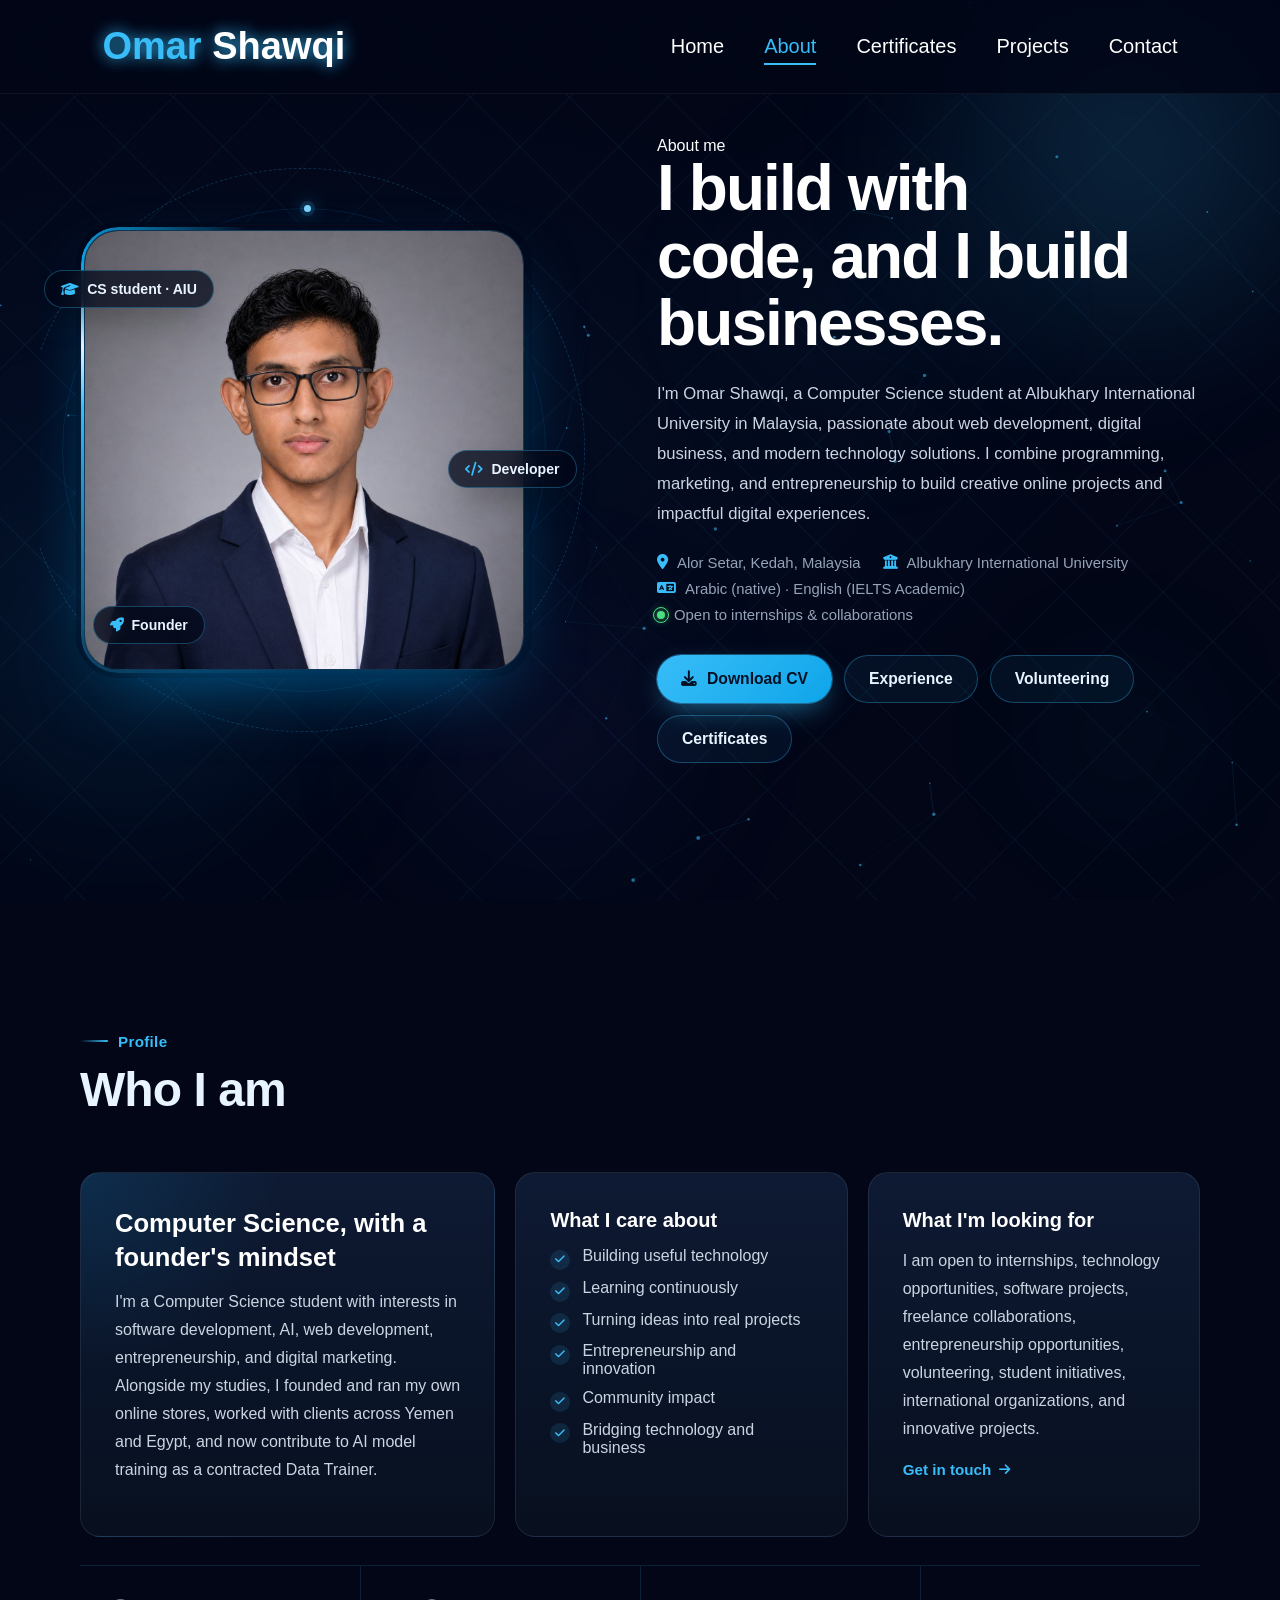
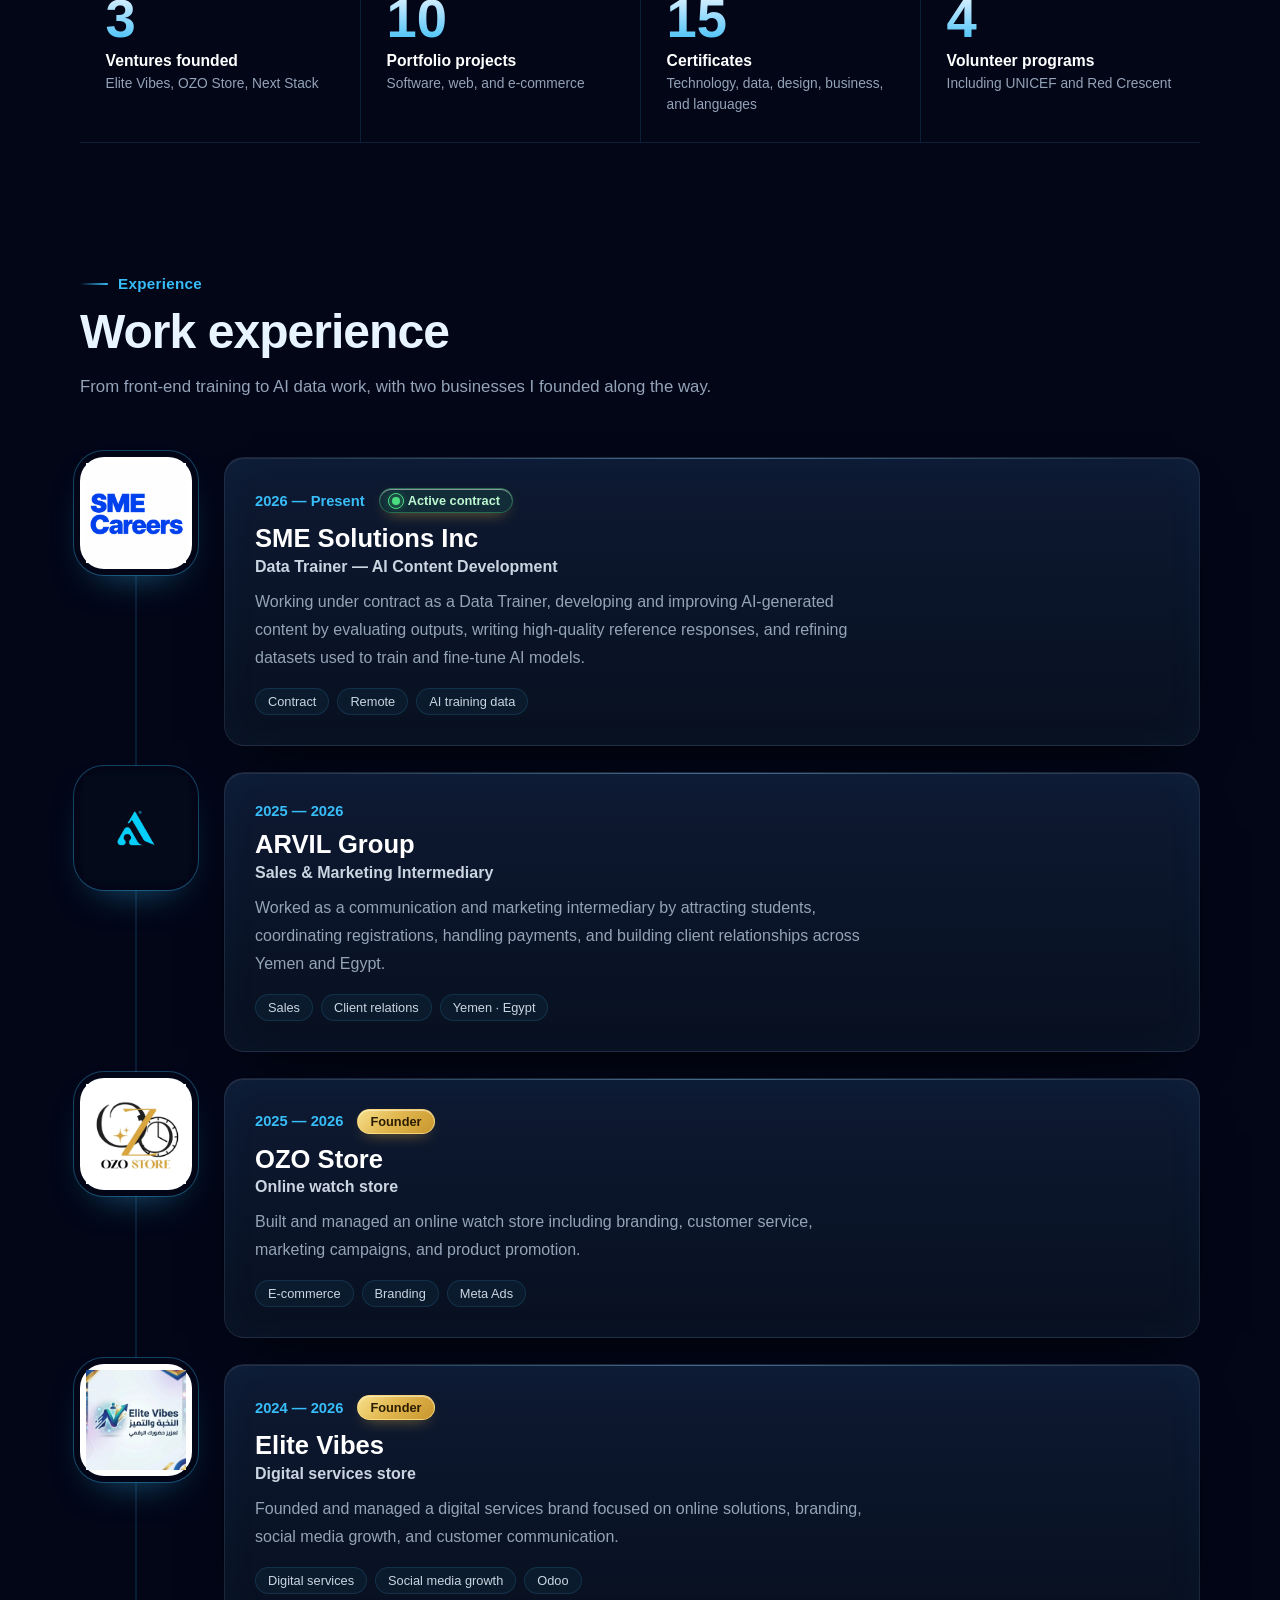
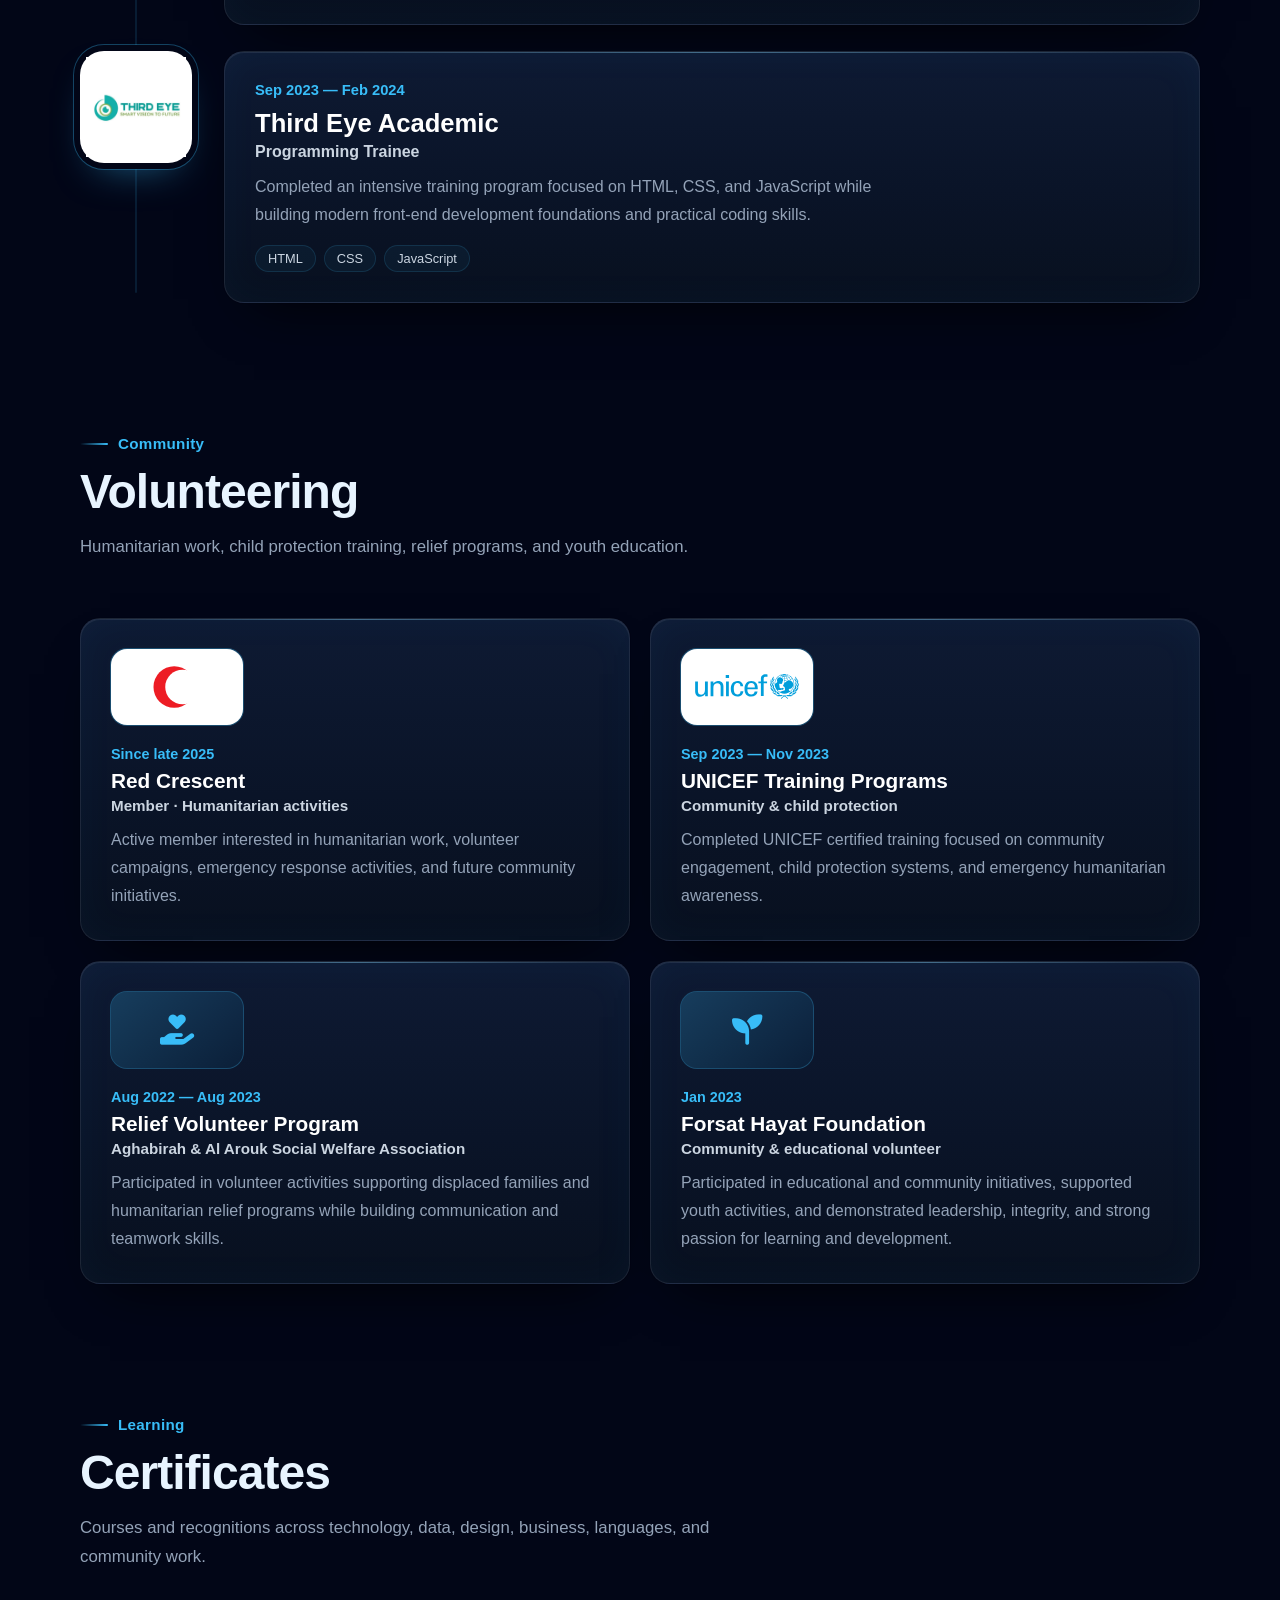
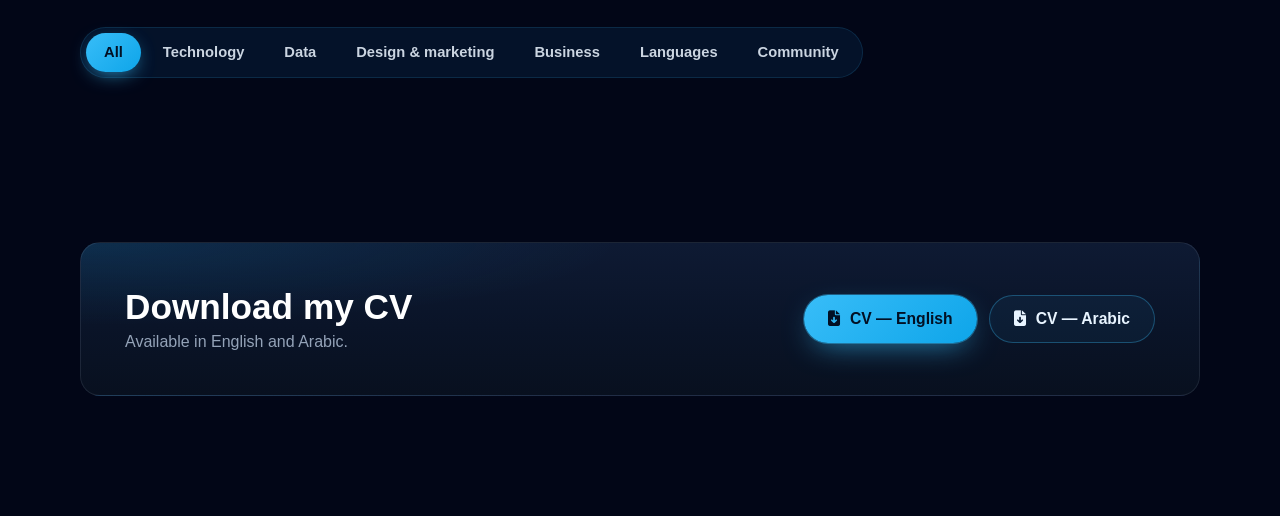
==== commit 9cdc009e: "Update about.html with new meta description and structure Added meta description for SEO and improve" ====
--- a/about.html
+++ b/about.html
@@ -4,385 +4,349 @@
     <meta charset="UTF-8">
     <meta name="viewport" content="width=device-width, initial-scale=1.0">
     <meta name="theme-color" content="#020617">
+    <meta name="description" content="Omar Shawqi — Computer Science student at Albukhary International University, developer, and founder of Elite Vibes and OZO Store.">
     <link rel="preconnect" href="https://cdnjs.cloudflare.com" crossorigin>
 
     <title>About Me | Omar Shawqi</title>
 
     <link rel="stylesheet" href="style.css">
+    <link rel="stylesheet" href="refresh.css">
 
     <link rel="stylesheet"
     href="https://cdnjs.cloudflare.com/ajax/libs/font-awesome/6.5.1/css/all.min.css"
     media="print" onload="this.media='all'">
     <noscript><link rel="stylesheet" href="https://cdnjs.cloudflare.com/ajax/libs/font-awesome/6.5.1/css/all.min.css"></noscript>
-
 </head>
 
-<body>
-
-<div class="bg-animation"></div>
+<body class="page-about">
+
+<div class="bg-animation"><div class="aurora-layer"></div></div>
 
 <!-- NAVBAR -->
-
 <nav>
-
     <div class="logo">
-    <span class="logo-blue">Omar</span>
-    <span class="logo-white">Shawqi</span>
-</div>
+        <span class="logo-blue">Omar</span>
+        <span class="logo-white">Shawqi</span>
+    </div>
 
     <button class="hamburger" id="hamburger" aria-label="Menu">
         <span></span><span></span><span></span>
     </button>
 
     <ul id="nav-menu">
-
         <li><a href="index.html">Home</a></li>
-
-        <li><a href="about.html">About</a></li>
-
+        <li><a href="about.html" class="active" aria-current="page">About</a></li>
+        <li><a href="#certifications">Certificates</a></li>
         <li><a href="projects.html">Projects</a></li>
-
         <li><a href="contact.html">Contact</a></li>
-
     </ul>
-
 </nav>
 
-
-<!-- ABOUT -->
-
-<section class="about-page">
-
-    <div class="about-container">
-
-        <h1>
-            About Me
-        </h1>
-
-        <h2>
-            Know About Me
-        </h2>
-
-        <p>
-    I'm Omar Shawqi, a Computer Science student at Albukhary International University in Malaysia passionate about web development, digital business, and modern technology solutions.
-    I combine programming, marketing, and entrepreneurship to build creative online projects and impactful digital experiences.
-</p>
-
-                   <!-- HERO BUTTONS -->
-
-<div class="hero-buttons">
-
-   <a href="#work" class="hero-btn work-btn">
-    Work Experience
-</a>
-   
-
-    <a href="#volunteer" class="hero-btn">
-        Volunteer
-    </a>
-
-    <a href="#cv-section" class="hero-btn cv-btn">
-        Download CV
-    </a>
-
+<main>
+
+<!-- ================= INTRO ================= -->
+<section class="ab-intro">
+
+    <div class="ab-portrait" data-parallax>
+        <div class="ab-orbit ab-orbit--outer"><span></span></div>
+        <div class="ab-orbit ab-orbit--inner"><span></span></div>
+
+        <div class="ab-frame">
+            <div class="ab-frame-glow" aria-hidden="true"></div>
+            <div class="ab-frame-border" aria-hidden="true"></div>
+            <img src="images/omar-photo.jpg" alt="Portrait of Omar Shawqi" class="ab-photo" width="1254" height="1254">
+            <div class="ab-frame-shine" aria-hidden="true"></div>
+        </div>
+
+        <div class="ab-chip ab-chip--a" data-depth="18"><i class="fas fa-graduation-cap"></i> CS student · AIU</div>
+        <div class="ab-chip ab-chip--b" data-depth="28"><i class="fas fa-code"></i> Developer</div>
+        <div class="ab-chip ab-chip--c" data-depth="12"><i class="fas fa-rocket"></i> Founder</div>
+    </div>
+
+    <div class="ab-intro-text">
+        <p class="ab-kicker" data-reveal>About me</p>
+        <h1 data-reveal>I build with code, and I build businesses.</h1>
+        <p class="ab-lede" data-reveal>
+            I'm Omar Shawqi, a Computer Science student at Albukhary International University in Malaysia,
+            passionate about web development, digital business, and modern technology solutions.
+            I combine programming, marketing, and entrepreneurship to build creative online projects
+            and impactful digital experiences.
+        </p>
+
+        <ul class="ab-facts" data-reveal>
+            <li><i class="fas fa-location-dot"></i> Alor Setar, Kedah, Malaysia</li>
+            <li><i class="fas fa-building-columns"></i> Albukhary International University</li>
+            <li><i class="fas fa-language"></i> Arabic (native) · English (IELTS Academic)</li>
+            <li><span class="ab-live-dot"></span> Open to internships &amp; collaborations</li>
+        </ul>
+
+        <div class="ab-actions" data-reveal>
+            <a href="#cv-section" class="o-btn o-btn--primary"><i class="fas fa-download"></i> Download CV</a>
+            <a href="#work" class="o-btn o-btn--ghost">Experience</a>
+            <a href="#volunteer" class="o-btn o-btn--ghost">Volunteering</a>
+            <a href="#certifications" class="o-btn o-btn--ghost">Certificates</a>
+        </div>
+    </div>
+
+</section>
+
+<!-- ================= PROFILE ================= -->
+<section class="ab-profile o-section" aria-labelledby="profile-title">
+
+    <div class="o-head" data-reveal>
+        <p class="o-kicker">Profile</p>
+        <h2 id="profile-title">Who I am</h2>
+    </div>
+
+    <div class="ab-profile-grid" data-reveal-group>
+
+        <article class="ab-panel ab-panel--lead o-spot">
+            <h3>Computer Science, with a founder's mindset</h3>
+            <p>
+                I'm a Computer Science student with interests in software development, AI,
+                web development, entrepreneurship, and digital marketing. Alongside my studies,
+                I founded and ran my own online stores, worked with clients across Yemen and Egypt,
+                and now contribute to AI model training as a contracted Data Trainer.
+            </p>
+        </article>
+
+        <article class="ab-panel o-spot">
+            <h3>What I care about</h3>
+            <ul class="ab-values">
+                <li><i class="fas fa-check"></i> Building useful technology</li>
+                <li><i class="fas fa-check"></i> Learning continuously</li>
+                <li><i class="fas fa-check"></i> Turning ideas into real projects</li>
+                <li><i class="fas fa-check"></i> Entrepreneurship and innovation</li>
+                <li><i class="fas fa-check"></i> Community impact</li>
+                <li><i class="fas fa-check"></i> Bridging technology and business</li>
+            </ul>
+        </article>
+
+        <article class="ab-panel o-spot">
+            <h3>What I'm looking for</h3>
+            <p>
+                I am open to internships, technology opportunities, software projects, freelance
+                collaborations, entrepreneurship opportunities, volunteering, student initiatives,
+                international organizations, and innovative projects.
+            </p>
+            <a href="contact.html" class="o-link">Get in touch <i class="fas fa-arrow-right"></i></a>
+        </article>
+
+    </div>
+
+    <dl class="ab-stats" data-reveal-group>
+        <div class="ab-stat"><dt>Ventures founded</dt><dd data-count="3">3</dd><span>Elite Vibes, OZO Store, Next Stack</span></div>
+        <div class="ab-stat"><dt>Portfolio projects</dt><dd data-count="10">10</dd><span>Software, web, and e-commerce</span></div>
+        <div class="ab-stat"><dt>Certificates</dt><dd data-count="15">15</dd><span>Technology, data, design, business, and languages</span></div>
+        <div class="ab-stat"><dt>Volunteer programs</dt><dd data-count="4">4</dd><span>Including UNICEF and Red Crescent</span></div>
+    </dl>
+
+</section>
+
+<!-- ================= WORK EXPERIENCE ================= -->
+<section id="work" class="xp o-section" aria-labelledby="work-title">
+
+    <div class="o-head" data-reveal>
+        <p class="o-kicker">Experience</p>
+        <h2 id="work-title">Work experience</h2>
+        <p class="o-sub">From front-end training to AI data work, with two businesses I founded along the way.</p>
+    </div>
+
+    <div class="xp-wrap">
+    <span class="xp-rail" aria-hidden="true"><span class="xp-rail-fill"></span></span>
+    <ol class="xp-timeline">
+
+        <!-- SME Solutions Inc -->
+        <li class="xp-item xp-item--current" data-reveal>
+            <div class="xp-logo"><img src="images/logos/sme-logo.webp" alt="SME Careers logo" loading="lazy"></div>
+            <div class="xp-body o-spot">
+                <div class="xp-meta">
+                    <time>2026 — Present</time>
+                    <span class="xp-badge xp-badge--live"><span class="ab-live-dot"></span> Active contract</span>
+                </div>
+                <h3>SME Solutions Inc</h3>
+                <p class="xp-role">Data Trainer — AI Content Development</p>
+                <p>Working under contract as a Data Trainer, developing and improving AI-generated content by evaluating outputs, writing high-quality reference responses, and refining datasets used to train and fine-tune AI models.</p>
+                <ul class="xp-tags"><li>Contract</li><li>Remote</li><li>AI training data</li></ul>
+            </div>
+        </li>
+
+        <!-- ARVIL Group -->
+        <li class="xp-item" data-reveal>
+            <div class="xp-logo xp-logo--dark"><img src="images/logos/arvil-group-logo.jpg" alt="ARVIL Group logo" loading="lazy"></div>
+            <div class="xp-body o-spot">
+                <div class="xp-meta"><time>2025 — 2026</time></div>
+                <h3>ARVIL Group</h3>
+                <p class="xp-role">Sales &amp; Marketing Intermediary</p>
+                <p>Worked as a communication and marketing intermediary by attracting students, coordinating registrations, handling payments, and building client relationships across Yemen and Egypt.</p>
+                <ul class="xp-tags"><li>Sales</li><li>Client relations</li><li>Yemen · Egypt</li></ul>
+            </div>
+        </li>
+
+        <!-- OZO Store -->
+        <li class="xp-item" data-reveal>
+            <div class="xp-logo"><img src="images/logos/ozo-store-logo.jpg" alt="OZO Store logo" loading="lazy"></div>
+            <div class="xp-body o-spot">
+                <div class="xp-meta">
+                    <time>2025 — 2026</time>
+                    <span class="xp-badge">Founder</span>
+                </div>
+                <h3>OZO Store</h3>
+                <p class="xp-role">Online watch store</p>
+                <p>Built and managed an online watch store including branding, customer service, marketing campaigns, and product promotion.</p>
+                <ul class="xp-tags"><li>E-commerce</li><li>Branding</li><li>Meta Ads</li></ul>
+            </div>
+        </li>
+
+        <!-- Elite Vibes -->
+        <li class="xp-item" data-reveal>
+            <div class="xp-logo"><img src="images/logos/elite-vibes-logo.jpg" alt="Elite Vibes logo" loading="lazy"></div>
+            <div class="xp-body o-spot">
+                <div class="xp-meta">
+                    <time>2024 — 2026</time>
+                    <span class="xp-badge">Founder</span>
+                </div>
+                <h3>Elite Vibes</h3>
+                <p class="xp-role">Digital services store</p>
+                <p>Founded and managed a digital services brand focused on online solutions, branding, social media growth, and customer communication.</p>
+                <ul class="xp-tags"><li>Digital services</li><li>Social media growth</li><li>Odoo</li></ul>
+            </div>
+        </li>
+
+        <!-- Third Eye Academic -->
+        <li class="xp-item" data-reveal>
+            <div class="xp-logo"><img src="images/logos/third-eye-logo.jpg" alt="Third Eye Academic logo" loading="lazy"></div>
+            <div class="xp-body o-spot">
+                <div class="xp-meta"><time>Sep 2023 — Feb 2024</time></div>
+                <h3>Third Eye Academic</h3>
+                <p class="xp-role">Programming Trainee</p>
+                <p>Completed an intensive training program focused on HTML, CSS, and JavaScript while building modern front-end development foundations and practical coding skills.</p>
+                <ul class="xp-tags"><li>HTML</li><li>CSS</li><li>JavaScript</li></ul>
+            </div>
+        </li>
+    </ol>
+    </div>
+
+</section>
+
+<!-- ================= VOLUNTEERING ================= -->
+<section id="volunteer" class="vol o-section" aria-labelledby="vol-title">
+
+    <div class="o-head" data-reveal>
+        <p class="o-kicker">Community</p>
+        <h2 id="vol-title">Volunteering</h2>
+        <p class="o-sub">Humanitarian work, child protection training, relief programs, and youth education.</p>
+    </div>
+
+    <div class="vol-grid" data-reveal-group>
+
+        <article class="vol-card o-spot">
+            <div class="vol-logo"><img src="images/logos/red-crescent.svg" alt="Red Crescent emblem" loading="lazy"></div>
+            <div class="vol-text">
+                <time>Since late 2025</time>
+                <h3>Red Crescent</h3>
+                <p class="vol-role">Member · Humanitarian activities</p>
+                <p>Active member interested in humanitarian work, volunteer campaigns, emergency response activities, and future community initiatives.</p>
+            </div>
+        </article>
+
+        <article class="vol-card o-spot">
+            <div class="vol-logo vol-logo--wide"><img src="images/logos/unicef-logo.svg" alt="UNICEF logo" loading="lazy"></div>
+            <div class="vol-text">
+                <time>Sep 2023 — Nov 2023</time>
+                <h3>UNICEF Training Programs</h3>
+                <p class="vol-role">Community &amp; child protection</p>
+                <p>Completed UNICEF certified training focused on community engagement, child protection systems, and emergency humanitarian awareness.</p>
+            </div>
+        </article>
+
+        <article class="vol-card o-spot">
+            <div class="vol-logo vol-logo--icon" aria-hidden="true"><i class="fas fa-hand-holding-heart"></i></div>
+            <div class="vol-text">
+                <time>Aug 2022 — Aug 2023</time>
+                <h3>Relief Volunteer Program</h3>
+                <p class="vol-role">Aghabirah &amp; Al Arouk Social Welfare Association</p>
+                <p>Participated in volunteer activities supporting displaced families and humanitarian relief programs while building communication and teamwork skills.</p>
+            </div>
+        </article>
+
+        <article class="vol-card o-spot">
+            <div class="vol-logo vol-logo--icon" aria-hidden="true"><i class="fas fa-seedling"></i></div>
+            <div class="vol-text">
+                <time>Jan 2023</time>
+                <h3>Forsat Hayat Foundation</h3>
+                <p class="vol-role">Community &amp; educational volunteer</p>
+                <p>Participated in educational and community initiatives, supported youth activities, and demonstrated leadership, integrity, and strong passion for learning and development.</p>
+            </div>
+        </article>
+
+    </div>
+
+</section>
+
+<!-- ================= CERTIFICATES ================= -->
+<section id="certifications" class="cert o-section" aria-labelledby="cert-title">
+
+    <div class="o-head" data-reveal>
+        <p class="o-kicker">Learning</p>
+        <h2 id="cert-title">Certificates</h2>
+        <p class="o-sub">Courses and recognitions across technology, data, design, business, languages, and community work.</p>
+    </div>
+
+    <div class="o-filters" role="tablist" aria-label="Filter certificates by category" data-reveal>
+        <span class="o-filters-pill" aria-hidden="true"></span>
+        <button class="o-filter is-active" role="tab" aria-selected="true" data-cert-filter="all">All</button>
+        <button class="o-filter" role="tab" aria-selected="false" data-cert-filter="technology">Technology</button>
+        <button class="o-filter" role="tab" aria-selected="false" data-cert-filter="data">Data</button>
+        <button class="o-filter" role="tab" aria-selected="false" data-cert-filter="design">Design &amp; marketing</button>
+        <button class="o-filter" role="tab" aria-selected="false" data-cert-filter="business">Business</button>
+        <button class="o-filter" role="tab" aria-selected="false" data-cert-filter="language">Languages</button>
+        <button class="o-filter" role="tab" aria-selected="false" data-cert-filter="community">Community</button>
+    </div>
+
+    <div class="cert-grid-x" id="cert-grid"><!-- rendered by script.js --></div>
+
+</section>
+
+<!-- Certificate viewer -->
+<div class="cv-modal" id="cert-modal" role="dialog" aria-modal="true" aria-labelledby="cert-modal-title" hidden>
+    <div class="cv-modal-backdrop" data-close></div>
+    <div class="cv-modal-panel">
+        <header class="cv-modal-head">
+            <div>
+                <h3 id="cert-modal-title"></h3>
+                <p id="cert-modal-org"></p>
+            </div>
+            <button class="cv-modal-close" data-close aria-label="Close certificate"><i class="fas fa-xmark"></i></button>
+        </header>
+        <div class="cv-modal-stage" id="cert-modal-stage"></div>
+        <footer class="cv-modal-foot">
+            <button class="cv-nav" id="cert-prev" aria-label="Previous certificate"><i class="fas fa-chevron-left"></i></button>
+            <span id="cert-modal-count"></span>
+            <a id="cert-modal-link" class="o-btn o-btn--primary o-btn--sm" target="_blank" rel="noopener"></a>
+            <button class="cv-nav" id="cert-next" aria-label="Next certificate"><i class="fas fa-chevron-right"></i></button>
+        </footer>
+    </div>
 </div>
 
-<!-- ================= WORK EXPERIENCE ================= -->
-
-<section id="work" class="work-section">
-
-    <div class="work-heading">
-
-        <span>
-            EXPERIENCE
-        </span>
-
-        <h2>
-            Work Experience
-        </h2>
-
-    </div>
-
-
-    <div class="work-grid">
-
-        <!-- THIRD EYE -->
-
-        <div class="work-card">
-
-            <div class="work-icon">
-                <i class="fas fa-code"></i>
-            </div>
-
-            <div class="work-date">
-                Sep 2023 — Feb 2024
-            </div>
-
-            <h3>
-                Third Eye Academic
-            </h3>
-
-            <h4>
-                Programming Trainee
-            </h4>
-
-            <p>
-                Completed an intensive training program focused on HTML, CSS, and JavaScript while building modern front-end development foundations and practical coding skills.
-            </p>
-
+<!-- ================= CV SECTION ================= -->
+<section id="cv-section" class="ab-cv o-section" aria-labelledby="cv-title">
+    <div class="ab-cv-card o-spot" data-reveal>
+        <div>
+            <h2 id="cv-title">Download my CV</h2>
+            <p>Available in English and Arabic.</p>
         </div>
-
-
-        <!-- ARVIL -->
-
-        <div class="work-card">
-
-            <div class="work-icon">
-                <i class="fas fa-building"></i>
-            </div>
-
-            <div class="work-date">
-                2025 — 2026
-            </div>
-
-            <h3>
-                Arvil Company
-            </h3>
-
-            <h4>
-                Sales & Marketing Intermediary
-            </h4>
-
-            <p>
-                Worked as a communication and marketing intermediary by attracting students, coordinating registrations, handling payments, and building client relationships across Yemen and Egypt.
-            </p>
-
+        <div class="ab-cv-actions">
+            <a href="https://drive.google.com/file/d/1i85Rg5xMcmeoHHpS-Fsw4YusQt8aVeJi/view?usp=drive_link" target="_blank" rel="noopener" class="o-btn o-btn--primary"><i class="fas fa-file-arrow-down"></i> CV — English</a>
+            <a href="https://drive.google.com/file/d/1hweKn7cTZ2HvL1-ZVxnx6rxiwaG3Mkc5/view?usp=sharing" target="_blank" rel="noopener" class="o-btn o-btn--ghost"><i class="fas fa-file-arrow-down"></i> CV — Arabic</a>
         </div>
-
-
-        <!-- ELITE VIBES -->
-
-        <div class="work-card">
-
-            <div class="work-icon">
-                <i class="fas fa-gem"></i>
-            </div>
-
-            <div class="work-date">
-                Founder
-            </div>
-
-            <h3>
-                Elite Vibes
-            </h3>
-
-            <h4>
-                Digital Services Store
-            </h4>
-
-            <p>
-                Founded and managed a digital services brand focused on online solutions, branding, social media growth, and customer communication.
-            </p>
-
-        </div>
-
-
-        <!-- OZO STORE -->
-
-        <div class="work-card">
-
-            <div class="work-icon">
-              <i class="fas fa-clock"></i>
-            </div>
-
-            <div class="work-date">
-                Founder
-            </div>
-
-            <h3>
-                OZO Store
-            </h3>
-
-            <h4>
-                Watch Store Management
-            </h4>
-
-            <p>
-                Built and managed an online watch store including branding, customer service, marketing campaigns, and product promotion.
-            </p>
-
-        </div>
-
-    </div>
-
-</section>
-       
-<!-- ================= VOLUNTEER EXPERIENCE ================= -->
-
-<section id="volunteer" class="volunteer-section">
-
-    <div class="volunteer-header">
-
-        <span>COMMUNITY & VOLUNTEERING</span>
-
-        <h2>Volunteer Experience</h2>
-
-        <p>
-            Community engagement, humanitarian activities,
-            leadership workshops, and volunteer initiatives.
-        </p>
-
-    </div>
-
-    <div class="volunteer-grid">
-
-        <!-- UNICEF -->
-
-        <div class="volunteer-card">
-
-            <div class="volunteer-icon">
-                <i class="fas fa-earth-americas"></i>
-            </div>
-
-            <div class="volunteer-date">
-                Sep 2023 - Nov 2023
-            </div>
-
-            <h3>UNICEF Training Programs</h3>
-
-            <h4>Community & Child Protection</h4>
-
-            <p>
-                Completed UNICEF certified training focused on
-                community engagement, child protection systems,
-                and emergency humanitarian awareness.
-            </p>
-
-        </div>
-
-
-        <!-- RELIEF PROGRAM -->
-
-        <div class="volunteer-card">
-
-            <div class="volunteer-icon">
-                <i class="fas fa-hand-holding-heart"></i>
-            </div>
-
-            <div class="volunteer-date">
-                Aug 2022 - Aug 2023
-            </div>
-
-            <h3>Relief Volunteer Program</h3>
-
-            <h4> Aghabirah & Al Arouk Social Welfare Association</h4>
-
-            <p>
-                Participated in volunteer activities supporting
-                displaced families and humanitarian relief programs
-                while building communication and teamwork skills.
-            </p>
-
-        </div>
-
-
-        <!--FORSAT HAYAT VOLUNTEER  -->
-
-        <div class="volunteer-card">
-
-            <div class="volunteer-icon">
-                <i class="fas fa-users"></i>
-            </div>
-
-            <div class="volunteer-date">
-                Jan 2023
-            </div>
-
-            <h3>Forsat Hayat Foundation</h3>
-
-            <h4>Community & Educational Volunteer</h4>
-
-            <p>
-                Participated in educational and community initiatives,
-        supported youth activities, and demonstrated leadership,
-        integrity, and strong passion for learning and development.
-            </p>
-
-        </div>
-
-
-        <!-- RED CRESCENT -->
-
-        <div class="volunteer-card">
-
-            <div class="volunteer-icon">
-                <i class="fas fa-user-group"></i>
-            </div>
-
-            <div class="volunteer-date">
-                Since Late 2025
-            </div>
-
-            <h3>Red Crescent Member</h3>
-
-            <h4>Humanitarian Activities</h4>
-
-            <p>
-                Active member interested in humanitarian work,
-                volunteer campaigns, emergency response activities,
-                and future community initiatives.
-            </p>
-
-        </div>
-
-    </div>
-
-</section>
-
-</div>
-<!-- ================= CV SECTION ================= -->
-
-<section id="cv-section" class="cv-section">
-
-    <div class="cv-container">
-
-        <span>
-            MY RESUME
-        </span>
-
-        <h2>
-            Download CV
-        </h2>
-
-        <p>
-            Choose your preferred CV version.
-        </p>
-
-        <div class="cv-buttons">
-
-            <a href="https://drive.google.com/file/d/1i85Rg5xMcmeoHHpS-Fsw4YusQt8aVeJi/view?usp=drive_link"
-            download
-            class="main-btn">
-
-                Download CV English
-
-            </a>
-
-            <a href="https://drive.google.com/file/d/1hweKn7cTZ2HvL1-ZVxnx6rxiwaG3Mkc5/view?usp=sharing"
-            download
-            class="main-btn second-btn">
-
-                Download CV Arabic
-
-            </a>
-
-        </div>
-
-    </div>
-
-</section>
+    </div>
+</section>
+
+</main>
+
 <script src="script.js"></script>
-    
+<script src="motion.js"></script>
 <script src="tracking.js"></script>
 </body>
 </html>
--- a/style.css
+++ b/style.css
@@ -677,17 +677,36 @@
     font-size: 17px;
     font-weight: 600;
     background: linear-gradient(135deg, #0ea5e9, #0284c7);
-    box-shadow: 0 0 25px rgba(14, 165, 233, 0.35);
-    transition: 0.4s ease;
+    box-shadow: 0 0 25px rgba(14, 165, 233, 0.45), 0 0 55px rgba(14, 165, 233, 0.2);
+    transition: transform 0.25s ease, box-shadow 0.25s ease, filter 0.25s ease;
+    position: relative;
 }
 
 .hero-btn:hover {
-    transform: translateY(-6px);
-    box-shadow: 0 0 35px rgba(14, 165, 233, 0.55);
+    transform: translateY(-6px) scale(1.05);
+    box-shadow: 0 0 40px rgba(14, 165, 233, 0.8), 0 0 85px rgba(14, 165, 233, 0.4);
+    filter: brightness(1.1);
+}
+
+/* Press feedback: quick, snappy transition + inward squeeze + brighter flash */
+.hero-btn:active {
+    transform: translateY(-2px) scale(0.94);
+    box-shadow: 0 0 55px rgba(14, 165, 233, 1), 0 0 25px rgba(255, 255, 255, 0.5) inset;
+    filter: brightness(1.25);
+    transition: transform 0.08s ease, box-shadow 0.08s ease, filter 0.08s ease;
 }
 
 .cv-btn {
     background: linear-gradient(135deg, #a01313, #f90000);
+    box-shadow: 0 0 25px rgba(249, 0, 0, 0.45), 0 0 55px rgba(160, 19, 19, 0.25);
+}
+
+.cv-btn:hover {
+    box-shadow: 0 0 40px rgba(249, 0, 0, 0.85), 0 0 85px rgba(160, 19, 19, 0.45);
+}
+
+.cv-btn:active {
+    box-shadow: 0 0 55px rgba(249, 0, 0, 1), 0 0 25px rgba(255, 255, 255, 0.55) inset;
 }
 
 /* ================================================================
@@ -1782,6 +1801,62 @@
     0%, 100% { box-shadow: 0 0 25px rgba(249,115,22,0.5), 0 0 60px rgba(239,68,68,0.2); }
     50%       { box-shadow: 0 0 45px rgba(249,115,22,0.8), 0 0 90px rgba(239,68,68,0.4); }
 }
+
+/* ================================================================
+   MY PROJECTS BUTTON
+   (same pill/glow language as .hire-me-btn, distinct neon-green
+   accent so it reads as its own call-to-action without clashing
+   with the cyan / orange buttons already in the CTA row)
+   ================================================================ */
+.projects-btn {
+    display: inline-flex;
+    align-items: center;
+    gap: 10px;
+    padding: 18px 44px;
+    border-radius: 50px;
+    background: linear-gradient(135deg, #39ff8f, #10b981);
+    color: #04170e;
+    text-decoration: none;
+    font-size: 20px;
+    font-weight: 800;
+    letter-spacing: 0.5px;
+    transition: 0.4s ease;
+    box-shadow: 0 0 25px rgba(57, 255, 143, 0.55), 0 0 60px rgba(16, 185, 129, 0.25);
+    position: relative;
+    overflow: hidden;
+    animation: projectsPulse 2.5s ease-in-out infinite;
+}
+
+.projects-btn::before {
+    content: '';
+    position: absolute;
+    inset: 0;
+    background: linear-gradient(135deg, #7dffb8, #34e69d);
+    opacity: 0;
+    transition: 0.4s;
+    border-radius: 50px;
+}
+
+.projects-btn:hover::before { opacity: 1; }
+
+.projects-btn:hover {
+    transform: translateY(-5px) scale(1.06);
+    box-shadow: 0 0 45px rgba(57, 255, 143, 0.9), 0 0 90px rgba(16, 185, 129, 0.45);
+    animation: none;
+}
+
+@keyframes projectsPulse {
+    0%, 100% { box-shadow: 0 0 25px rgba(57,255,143,0.55), 0 0 60px rgba(16,185,129,0.25); }
+    50%       { box-shadow: 0 0 45px rgba(57,255,143,0.85), 0 0 90px rgba(16,185,129,0.4); }
+}
+
+.projects-icon {
+    font-size: 18px;
+    position: relative;
+    z-index: 1;
+}
+
+.projects-btn span { position: relative; z-index: 1; }
 
 /* ================================================================
    AVAILABLE FOR WORK BADGE
@@ -2195,6 +2270,7 @@
     .hero-sub-rotate { font-size: 14px !important; padding: 0 10px; }
     .hero-cta-row { flex-direction: column !important; align-items: center !important; gap: 14px !important; }
     .hire-me-btn { font-size: 18px !important; padding: 16px 38px !important; width: 90% !important; max-width: 280px !important; justify-content: center !important; }
+    .projects-btn { font-size: 18px !important; padding: 16px 38px !important; width: 90% !important; max-width: 280px !important; justify-content: center !important; }
     .main-btn { display: block !important; width: 90% !important; max-width: 280px !important; margin: 0 auto !important; text-align: center !important; }
 
     .social-icons { flex-wrap: wrap !important; gap: 16px !important; justify-content: center; }
@@ -2293,6 +2369,7 @@
     .available-badge { font-size: 12px !important; padding: 9px 16px !important; }
     .hero-headline { font-size: clamp(28px, 8vw, 38px) !important; }
     .hire-me-btn { font-size: 17px !important; padding: 15px 30px !important; }
+    .projects-btn { font-size: 17px !important; padding: 15px 30px !important; }
     .form-wrapper { padding: 22px 14px !important; }
     .social-btn { width: 50px !important; height: 50px !important; font-size: 20px !important; }
     .contact-title h1 { font-size: 34px !important; }
@@ -2308,6 +2385,7 @@
 @media (min-width: 769px) and (max-width: 1024px) {
     .hero-headline { font-size: clamp(52px, 7vw, 80px); }
     .hire-me-btn { font-size: 18px; padding: 16px 36px; }
+    .projects-btn { font-size: 18px; padding: 16px 36px; }
     .form-wrapper { padding: 40px 36px; }
     .form-row { grid-template-columns: 1fr 1fr; }
     .available-badge { font-size: 14px; }
@@ -2343,7 +2421,7 @@
 /* Touch devices: improve tap responsiveness */
 @media (hover: none) and (pointer: coarse) {
     /* Instant feedback on touch — no delay */
-    a, button, .main-btn, .hire-me-btn, .hero-btn, .send-btn {
+    a, button, .main-btn, .hire-me-btn, .projects-btn, .hero-btn, .send-btn {
         touch-action: manipulation;
         -webkit-tap-highlight-color: rgba(56, 189, 248, 0.2);
     }
--- a/refresh.css
+++ b/refresh.css
@@ -0,0 +1,1676 @@
+/* =====================================================================
+   Omar Shawqi — Portfolio  |  refresh.css
+   Redesign layer for About, Projects and Contact.
+   Loaded after style.css; every new component is namespaced
+   (o-, ab-, xp-, vol-, cert-, cv-modal, pj-, ofd-) so it never
+   collides with the Home page rules.
+   Palette = the original portfolio palette.
+   ===================================================================== */
+
+:root {
+    --o-bg:        #020617;
+    --o-navy:      #071e3d;
+    --o-navy-2:    #0d3a6e;
+    --o-cyan:      #38bdf8;
+    --o-sky:       #0ea5e9;
+    --o-deep:      #0284c7;
+    --o-ink:       #e8f4ff;
+    --o-ink-2:     #cbd5e1;
+    --o-ink-3:     #94a3b8;
+    --o-green:     #4ade80;
+    --o-orange:    #f97316;
+    --o-red:       #ef4444;
+
+    --o-line:      rgba(56, 189, 248, 0.14);
+    --o-line-2:    rgba(56, 189, 248, 0.32);
+    --o-glass:     rgba(7, 30, 61, 0.42);
+    --o-glass-2:   rgba(7, 30, 61, 0.68);
+
+    --o-ease:      cubic-bezier(0.22, 1, 0.36, 1);
+    --o-display:   'Space Grotesk', 'Inter', Arial, sans-serif;
+}
+
+/* ---------- shared: nav state, progress, focus ---------- */
+nav ul li a.active { color: var(--o-cyan); }
+nav ul li a.active::after { width: 100%; }
+
+.o-progress {
+    position: absolute;
+    left: 0; bottom: -1px;
+    height: 2px;
+    width: 100%;
+    transform-origin: 0 50%;
+    transform: scaleX(var(--p, 0));
+    background: linear-gradient(90deg, var(--o-deep), var(--o-cyan));
+    box-shadow: 0 0 12px rgba(56, 189, 248, 0.7);
+    pointer-events: none;
+}
+
+#o-stars {
+    position: fixed;
+    inset: 0;
+    z-index: -1;
+    pointer-events: none;
+    opacity: 0;
+    transition: opacity 1.2s ease;
+}
+#o-stars.is-on { opacity: 1; }
+
+:where(.page-about, .page-projects, .page-contact) :focus-visible {
+    outline: 2px solid var(--o-cyan);
+    outline-offset: 3px;
+    border-radius: 8px;
+}
+
+/* ---------- shared: layout + type ---------- */
+.o-section {
+    max-width: 1200px;
+    margin: 0 auto;
+    padding: clamp(72px, 10vw, 128px) clamp(16px, 5vw, 40px) 0;
+    scroll-margin-top: 80px;
+}
+
+.o-head { max-width: 680px; margin-bottom: clamp(32px, 5vw, 56px); }
+
+.o-kicker {
+    display: inline-flex;
+    align-items: center;
+    gap: 10px;
+    color: var(--o-cyan);
+    font-size: 0.95rem;
+    font-weight: 600;
+    letter-spacing: 0.02em;
+    margin-bottom: 14px;
+}
+.o-kicker::before {
+    content: "";
+    width: 28px; height: 2px;
+    border-radius: 2px;
+    background: linear-gradient(90deg, transparent, var(--o-cyan));
+}
+
+.o-head h2 {
+    font-family: var(--o-display);
+    font-size: clamp(2rem, 4vw, 3rem);
+    line-height: 1.1;
+    letter-spacing: -0.02em;
+    color: var(--o-ink);
+}
+.o-sub {
+    margin-top: 14px;
+    color: var(--o-ink-3);
+    font-size: 1.05rem;
+    line-height: 1.7;
+}
+
+/* ---------- shared: buttons + links ---------- */
+.o-btn {
+    position: relative;
+    display: inline-flex;
+    align-items: center;
+    justify-content: center;
+    gap: 10px;
+    min-height: 48px;
+    padding: 0 24px;
+    border-radius: 999px;
+    font: 600 0.98rem/1 'Inter', Arial, sans-serif;
+    text-decoration: none;
+    white-space: nowrap;
+    cursor: pointer;
+    overflow: hidden;
+    isolation: isolate;
+    transition: transform 0.35s var(--o-ease), box-shadow 0.35s var(--o-ease), background-color 0.35s, border-color 0.35s, color 0.35s;
+}
+.o-btn--sm { min-height: 40px; padding: 0 18px; font-size: 0.9rem; }
+
+.o-btn--primary {
+    color: #021024;
+    background: linear-gradient(135deg, var(--o-cyan), var(--o-sky));
+    box-shadow: 0 0 0 1px rgba(56, 189, 248, 0.4), 0 10px 30px -10px rgba(56, 189, 248, 0.7);
+}
+.o-btn--primary::after {
+    content: "";
+    position: absolute;
+    inset: 0;
+    z-index: -1;
+    background: linear-gradient(110deg, transparent 30%, rgba(255, 255, 255, 0.55) 50%, transparent 70%);
+    transform: translateX(-120%);
+    transition: transform 0.8s var(--o-ease);
+}
+.o-btn--primary:hover { transform: translateY(-2px); box-shadow: 0 0 0 1px rgba(56, 189, 248, 0.6), 0 16px 40px -10px rgba(56, 189, 248, 0.9); }
+.o-btn--primary:hover::after { transform: translateX(120%); }
+
+.o-btn--ghost {
+    color: var(--o-ink);
+    background: rgba(56, 189, 248, 0.06);
+    border: 1px solid var(--o-line-2);
+}
+.o-btn--ghost:hover {
+    transform: translateY(-2px);
+    color: #fff;
+    border-color: var(--o-cyan);
+    background: rgba(56, 189, 248, 0.14);
+    box-shadow: 0 10px 30px -14px rgba(56, 189, 248, 0.9);
+}
+.o-btn:active { transform: translateY(0) scale(0.98); }
+
+.o-link {
+    display: inline-flex;
+    align-items: center;
+    gap: 8px;
+    color: var(--o-cyan);
+    font-weight: 600;
+    text-decoration: none;
+    font-size: 0.95rem;
+}
+.o-link i { transition: transform 0.3s var(--o-ease); font-size: 0.85em; }
+.o-link:hover i { transform: translateX(3px); }
+.o-link:hover { color: #7dd3fc; }
+
+/* ---------- shared: glass panel with cursor spotlight ---------- */
+.o-spot {
+    position: relative;
+    isolation: isolate;
+    background: var(--o-glass);
+    border: 1px solid var(--o-line);
+    border-radius: 20px;
+    -webkit-backdrop-filter: blur(10px);
+    backdrop-filter: blur(10px);
+    transition: border-color 0.4s, transform 0.5s var(--o-ease), box-shadow 0.5s var(--o-ease), background-color 0.4s;
+}
+.o-spot::before {
+    content: "";
+    position: absolute;
+    inset: 0;
+    z-index: -1;
+    border-radius: inherit;
+    background: radial-gradient(360px circle at var(--mx, 50%) var(--my, 0%), rgba(56, 189, 248, 0.13), transparent 60%);
+    opacity: 0;
+    transition: opacity 0.4s;
+}
+.o-spot:hover { border-color: var(--o-line-2); }
+.o-spot:hover::before { opacity: 1; }
+
+/* ---------- card surface: experience, volunteering, projects, certificates, contact ----------
+   A lifted navy taken from the original palette (#071e3d → #0d3a6e) so cards
+   separate clearly from the #020617 page without introducing a new hue. */
+:root {
+    --o-card:      linear-gradient(180deg, #0e1a33 0%, #0a1428 55%, #08101f 100%);
+    --o-card-edge: rgba(148, 163, 184, 0.14);
+    --o-card-lift: inset 0 1px 0 rgba(255, 255, 255, 0.08), inset 0 0 40px rgba(56, 189, 248, 0.04), 0 26px 54px -30px rgba(0, 0, 0, 0.95), 0 0 0 1px rgba(2, 6, 23, 0.5);
+    --o-card-glow: inset 0 1px 0 rgba(255, 255, 255, 0.09), 0 30px 70px -30px rgba(56, 189, 248, 0.45), 0 0 0 1px rgba(56, 189, 248, 0.2);
+}
+.xp-body, .vol-card, .pj-card, .cert-card {
+    background: var(--o-card);
+    border-color: var(--o-card-edge);
+    box-shadow: var(--o-card-lift);
+    -webkit-backdrop-filter: none;
+    backdrop-filter: none;
+}
+.xp-body::after, .vol-card::after, .pj-card::after, .cert-card::after {
+    content: "";
+    position: absolute;
+    top: 0; left: 18px; right: 18px;
+    height: 1px;
+    background: linear-gradient(90deg, transparent, rgba(125, 211, 252, 0.75), transparent);
+    opacity: 0.5;
+    transition: opacity 0.4s;
+    pointer-events: none;
+    z-index: 2;
+}
+.xp-body:hover, .vol-card:hover, .pj-card:hover, .cert-card:hover {
+    border-color: rgba(56, 189, 248, 0.55);
+    box-shadow: var(--o-card-glow);
+}
+.xp-body:hover::after, .vol-card:hover::after, .pj-card:hover::after, .cert-card:hover::after { opacity: 1; }
+
+/* ---------- shared: filter tabs with sliding pill ---------- */
+.o-filters {
+    position: relative;
+    display: inline-flex;
+    flex-wrap: wrap;
+    gap: 4px;
+    padding: 5px;
+    margin-bottom: 36px;
+    border-radius: 999px;
+    border: 1px solid var(--o-line);
+    background: rgba(7, 30, 61, 0.5);
+    max-width: 100%;
+}
+.o-filters-pill {
+    position: absolute;
+    top: var(--pt, 5px);
+    left: var(--pl, 5px);
+    width: var(--pw, 0);
+    height: var(--ph, 38px);
+    border-radius: 999px;
+    background: linear-gradient(135deg, var(--o-cyan), var(--o-sky));
+    box-shadow: 0 6px 20px -6px rgba(56, 189, 248, 0.8);
+    transition: left 0.45s var(--o-ease), top 0.45s var(--o-ease), width 0.45s var(--o-ease);
+}
+.o-filter {
+    position: relative;
+    z-index: 1;
+    border: 0;
+    background: none;
+    color: var(--o-ink-2);
+    font: 600 0.92rem/1 'Inter', Arial, sans-serif;
+    padding: 12px 18px;
+    border-radius: 999px;
+    cursor: pointer;
+    transition: color 0.3s;
+}
+.o-filter:hover { color: #fff; }
+.o-filter.is-active { color: #021024; }
+
+/* ---------- reveal system (enabled by motion.js) ---------- */
+.motion-ready [data-reveal],
+.motion-ready [data-reveal-group] > * {
+    opacity: 0;
+    transform: translateY(26px);
+    transition: opacity 0.9s var(--o-ease), transform 0.9s var(--o-ease);
+    transition-delay: var(--d, 0s);
+}
+.motion-ready [data-reveal].is-in,
+.motion-ready [data-reveal-group].is-in > * {
+    opacity: 1;
+    transform: none;
+}
+
+/* =====================================================================
+   ABOUT — intro with animated portrait
+   ===================================================================== */
+.ab-intro {
+    max-width: 1200px;
+    margin: 0 auto;
+    min-height: 100vh;
+    min-height: 100svh;
+    padding: calc(var(--nav-h) + 48px) clamp(16px, 5vw, 40px) 48px;
+    display: grid;
+    grid-template-columns: minmax(0, 0.95fr) minmax(0, 1.05fr);
+    align-items: center;
+    gap: clamp(40px, 7vw, 96px);
+    overflow-x: clip;
+}
+
+.ab-portrait {
+    position: relative;
+    width: min(440px, 100%);
+    aspect-ratio: 1;
+    justify-self: center;
+}
+
+/* orbit rings */
+.ab-orbit {
+    position: absolute;
+    border-radius: 50%;
+    border: 1px dashed rgba(56, 189, 248, 0.22);
+    pointer-events: none;
+}
+.ab-orbit--outer { inset: -14%; animation: abSpin 48s linear infinite; }
+.ab-orbit--inner { inset: -5%; border-style: solid; border-color: rgba(56, 189, 248, 0.1); animation: abSpin 30s linear infinite reverse; }
+.ab-orbit span {
+    position: absolute;
+    top: 50%; left: -5px;
+    width: 10px; height: 10px;
+    border-radius: 50%;
+    background: var(--o-cyan);
+    box-shadow: 0 0 0 4px rgba(56, 189, 248, 0.15), 0 0 18px var(--o-cyan);
+}
+.ab-orbit--inner span { top: -4px; left: 50%; width: 7px; height: 7px; background: #7dd3fc; }
+@keyframes abSpin { to { transform: rotate(360deg); } }
+
+/* frame */
+.ab-frame {
+    position: absolute;
+    inset: 0;
+    border-radius: 34px;
+    transform-style: preserve-3d;
+    transform: perspective(900px) rotateX(var(--rx, 0deg)) rotateY(var(--ry, 0deg));
+    transition: transform 0.6s var(--o-ease);
+    animation: abFloat 7s ease-in-out infinite;
+}
+@keyframes abFloat {
+    0%, 100% { translate: 0 0; }
+    50%      { translate: 0 -12px; }
+}
+
+.ab-frame-glow {
+    position: absolute;
+    inset: 8%;
+    border-radius: 50%;
+    background: radial-gradient(circle, rgba(56, 189, 248, 0.55), rgba(2, 132, 199, 0.25) 45%, transparent 70%);
+    filter: blur(40px);
+    z-index: -1;
+    animation: abGlow 5s ease-in-out infinite alternate;
+}
+@keyframes abGlow {
+    from { opacity: 0.55; transform: scale(0.95); }
+    to   { opacity: 0.95; transform: scale(1.08); }
+}
+
+.ab-photo {
+    position: relative;
+    display: block;
+    width: 100%;
+    height: 100%;
+    object-fit: cover;
+    border-radius: inherit;
+    border: 1px solid rgba(56, 189, 248, 0.25);
+    box-shadow: 0 30px 80px -30px rgba(2, 132, 199, 0.8), 0 0 0 8px rgba(2, 6, 23, 0.6);
+}
+
+@property --o-angle {
+    syntax: '<angle>';
+    inherits: false;
+    initial-value: 0deg;
+}
+.ab-frame-border {
+    position: absolute;
+    inset: -3px;
+    border-radius: 37px;
+    padding: 3px;
+    background: conic-gradient(from var(--o-angle), transparent 0 50%, rgba(56, 189, 248, 0.15) 60%, var(--o-cyan) 78%, #e8f4ff 82%, var(--o-sky) 86%, transparent 96%);
+    -webkit-mask: linear-gradient(#000 0 0) content-box, linear-gradient(#000 0 0);
+    -webkit-mask-composite: xor;
+            mask: linear-gradient(#000 0 0) content-box exclude, linear-gradient(#000 0 0);
+    animation: abBorder 5s linear infinite;
+    z-index: 2;
+    pointer-events: none;
+}
+@keyframes abBorder { to { --o-angle: 360deg; } }
+
+.ab-frame-shine {
+    position: absolute;
+    inset: 0;
+    border-radius: inherit;
+    overflow: hidden;
+    pointer-events: none;
+    z-index: 1;
+}
+.ab-frame-shine::before {
+    content: "";
+    position: absolute;
+    top: 0; bottom: 0;
+    width: 45%;
+    left: -60%;
+    background: linear-gradient(105deg, transparent, rgba(255, 255, 255, 0.22), transparent);
+    transform: skewX(-12deg);
+    transition: left 1.1s var(--o-ease);
+}
+.ab-portrait:hover .ab-frame-shine::before { left: 120%; }
+
+/* floating chips */
+.ab-chip {
+    position: absolute;
+    z-index: 3;
+    display: inline-flex;
+    align-items: center;
+    gap: 8px;
+    padding: 10px 16px;
+    border-radius: 999px;
+    font-size: 0.88rem;
+    font-weight: 600;
+    color: var(--o-ink);
+    white-space: nowrap;
+    background: rgba(2, 6, 23, 0.72);
+    border: 1px solid var(--o-line-2);
+    -webkit-backdrop-filter: blur(12px);
+    backdrop-filter: blur(12px);
+    box-shadow: 0 14px 34px -14px rgba(0, 0, 0, 0.8);
+    translate: var(--tx, 0) var(--ty, 0);
+    transition: translate 0.6s var(--o-ease);
+    animation: abChip 6s ease-in-out infinite;
+}
+.ab-chip i { color: var(--o-cyan); }
+.ab-chip--a { top: 9%;  left: -9%; }
+.ab-chip--b { top: 50%; right: -12%; animation-delay: -2s; }
+.ab-chip--c { bottom: 6%; left: 2%; animation-delay: -4s; }
+@keyframes abChip {
+    0%, 100% { transform: translateY(0); }
+    50%      { transform: translateY(-8px); }
+}
+
+/* text */
+.ab-intro-text h1 {
+    font-family: var(--o-display);
+    font-size: clamp(2.3rem, 5vw, 4rem);
+    line-height: 1.05;
+    letter-spacing: -0.03em;
+    color: #fff;
+    margin-bottom: 22px;
+    text-wrap: balance;
+}
+.ab-lede {
+    color: var(--o-ink-2);
+    font-size: clamp(1.02rem, 1.3vw, 1.15rem);
+    line-height: 1.8;
+    max-width: 60ch;
+}
+
+.ab-facts {
+    list-style: none;
+    display: flex;
+    flex-wrap: wrap;
+    gap: 10px 22px;
+    margin: 26px 0 32px;
+    color: var(--o-ink-3);
+    font-size: 0.93rem;
+}
+.ab-facts li { display: inline-flex; align-items: center; gap: 9px; }
+.ab-facts i { color: var(--o-cyan); }
+
+.ab-live-dot {
+    position: relative;
+    display: inline-block;
+    width: 8px; height: 8px;
+    border-radius: 50%;
+    background: var(--o-green);
+    box-shadow: 0 0 10px var(--o-green);
+}
+.ab-live-dot::after {
+    content: "";
+    position: absolute;
+    inset: -4px;
+    border-radius: 50%;
+    border: 1px solid var(--o-green);
+    animation: abPing 2s ease-out infinite;
+}
+@keyframes abPing {
+    from { transform: scale(0.6); opacity: 1; }
+    to   { transform: scale(2); opacity: 0; }
+}
+
+.ab-actions { display: flex; flex-wrap: wrap; gap: 12px; }
+
+/* =====================================================================
+   ABOUT — profile
+   ===================================================================== */
+.ab-profile-grid {
+    display: grid;
+    grid-template-columns: 1.25fr 1fr 1fr;
+    gap: 20px;
+}
+.ab-panel { padding: clamp(24px, 3vw, 34px); }
+.ab-panel h3 {
+    font-family: var(--o-display);
+    font-size: 1.25rem;
+    line-height: 1.3;
+    color: #fff;
+    margin-bottom: 14px;
+}
+.ab-panel p { color: var(--o-ink-2); line-height: 1.75; margin-bottom: 18px; }
+.ab-panel--lead {
+    background: linear-gradient(160deg, rgba(13, 58, 110, 0.55), rgba(7, 30, 61, 0.35));
+}
+.ab-panel--lead h3 { font-size: clamp(1.35rem, 2vw, 1.6rem); }
+
+.ab-values { list-style: none; display: grid; gap: 11px; }
+.ab-values li { display: flex; align-items: baseline; gap: 12px; color: var(--o-ink-2); }
+.ab-values i {
+    flex: none;
+    font-size: 0.7rem;
+    color: var(--o-cyan);
+    width: 20px; height: 20px;
+    display: grid; place-items: center;
+    border-radius: 50%;
+    background: rgba(56, 189, 248, 0.12);
+    transform: translateY(2px);
+}
+
+.ab-stats {
+    display: grid;
+    grid-template-columns: repeat(4, 1fr);
+    margin-top: 28px;
+    border-top: 1px solid var(--o-line);
+    border-bottom: 1px solid var(--o-line);
+}
+.ab-stat {
+    display: flex;
+    flex-direction: column;
+    padding: 26px clamp(14px, 2vw, 28px);
+}
+.ab-stat + .ab-stat { border-left: 1px solid var(--o-line); }
+.ab-stat dt { order: 2; color: #fff; font-weight: 600; font-size: 0.98rem; margin-top: 6px; }
+.ab-stat dd {
+    order: 1;
+    font-family: var(--o-display);
+    font-size: clamp(2.4rem, 4.5vw, 3.4rem);
+    font-weight: 700;
+    line-height: 1;
+    background: linear-gradient(180deg, #e8f4ff, var(--o-cyan));
+    -webkit-background-clip: text;
+            background-clip: text;
+    color: transparent;
+    font-variant-numeric: tabular-nums;
+}
+.ab-stat span { order: 3; color: var(--o-ink-3); font-size: 0.86rem; margin-top: 4px; line-height: 1.5; }
+
+/* =====================================================================
+   ABOUT — experience timeline
+   ===================================================================== */
+.xp-wrap { position: relative; --logo: 112px; }
+.xp-rail {
+    position: absolute;
+    top: 10px; bottom: 10px;
+    left: calc(var(--logo) / 2 - 1px);
+    width: 2px;
+    border-radius: 2px;
+    background: rgba(56, 189, 248, 0.12);
+    overflow: hidden;
+}
+.xp-rail-fill {
+    position: absolute;
+    inset: 0;
+    transform-origin: 50% 0;
+    transform: scaleY(var(--fill, 0));
+    background: linear-gradient(180deg, var(--o-cyan), var(--o-deep));
+    box-shadow: 0 0 12px var(--o-cyan);
+}
+
+.xp-timeline { list-style: none; display: grid; gap: 26px; }
+
+.xp-item {
+    display: grid;
+    grid-template-columns: var(--logo) minmax(0, 1fr);
+    gap: clamp(18px, 3vw, 32px);
+    align-items: start;
+}
+
+.xp-logo {
+    position: relative;
+    z-index: 1;
+    width: var(--logo);
+    height: var(--logo);
+    border-radius: 24px;
+    background: #fff;
+    padding: 6px;
+    display: flex;
+    align-items: center;
+    justify-content: center;
+    box-shadow: 0 0 0 6px var(--o-bg), 0 0 0 7px var(--o-line-2), 0 18px 40px -18px rgba(56, 189, 248, 0.6);
+    transition: transform 0.5s var(--o-ease), box-shadow 0.5s var(--o-ease);
+}
+.xp-logo img { width: 100%; height: 100%; object-fit: contain; display: block; }
+.xp-logo--dark { background: #020a18; padding: 4px; }
+.xp-item:hover .xp-logo {
+    transform: scale(1.06) rotate(-2deg);
+    box-shadow: 0 0 0 6px var(--o-bg), 0 0 0 7px var(--o-cyan), 0 18px 46px -14px rgba(56, 189, 248, 0.9);
+}
+.xp-item--current .xp-logo { animation: xpPulse 2.8s ease-in-out infinite; }
+@keyframes xpPulse {
+    0%, 100% { box-shadow: 0 0 0 6px var(--o-bg), 0 0 0 7px var(--o-line-2), 0 0 0 7px rgba(56, 189, 248, 0); }
+    50%      { box-shadow: 0 0 0 6px var(--o-bg), 0 0 0 7px var(--o-cyan), 0 0 0 16px rgba(56, 189, 248, 0.08); }
+}
+
+.xp-body { padding: clamp(22px, 3vw, 30px); }
+.xp-item:hover .xp-body { transform: translateX(4px); }
+
+.xp-meta { display: flex; flex-wrap: wrap; align-items: center; gap: 10px 14px; margin-bottom: 10px; }
+.xp-meta time { color: var(--o-cyan); font-weight: 600; font-size: 0.92rem; font-variant-numeric: tabular-nums; }
+.xp-badge {
+    display: inline-flex; align-items: center; gap: 8px;
+    padding: 4px 12px;
+    border-radius: 999px;
+    font-size: 0.8rem;
+    font-weight: 700;
+    color: #2b1d03;
+    background: linear-gradient(135deg, #f7e08c 0%, #e2b850 45%, #c9962e 100%);
+    border: 1px solid rgba(255, 226, 140, 0.7);
+    box-shadow: inset 0 1px 0 rgba(255, 255, 255, 0.5), 0 6px 16px -8px rgba(212, 168, 58, 0.8);
+}
+.xp-badge--live { color: #bbf7d0; background: rgba(74, 222, 128, 0.1); border-color: rgba(74, 222, 128, 0.35); }
+
+.xp-body h3 { font-family: var(--o-display); font-size: clamp(1.3rem, 2.2vw, 1.6rem); color: #fff; line-height: 1.2; }
+.xp-role { color: var(--o-ink-2); font-weight: 600; margin: 4px 0 12px; }
+.xp-body > p:not(.xp-role) { color: var(--o-ink-3); line-height: 1.75; max-width: 70ch; }
+
+.xp-tags { list-style: none; display: flex; flex-wrap: wrap; gap: 8px; margin-top: 16px; }
+.xp-tags li {
+    font-size: 0.8rem;
+    color: var(--o-ink-2);
+    padding: 5px 12px;
+    border-radius: 999px;
+    border: 1px solid var(--o-line);
+    background: rgba(56, 189, 248, 0.05);
+}
+
+/* =====================================================================
+   ABOUT — volunteering
+   ===================================================================== */
+.vol-grid { display: grid; grid-template-columns: repeat(2, minmax(0, 1fr)); gap: 20px; }
+.vol-card { padding: clamp(22px, 3vw, 30px); display: flex; flex-direction: column; gap: 20px; }
+.vol-card:hover { transform: translateY(-4px); }
+
+.vol-logo {
+    width: 132px;
+    height: 76px;
+    border-radius: 16px;
+    background: #fff;
+    padding: 10px 14px;
+    display: flex;
+    align-items: center;
+    justify-content: center;
+    box-shadow: 0 0 0 1px var(--o-line-2);
+}
+.vol-logo img { width: 100%; height: 100%; object-fit: contain; display: block; }
+.vol-logo--icon {
+    background: linear-gradient(135deg, rgba(56, 189, 248, 0.22), rgba(2, 132, 199, 0.08));
+    color: var(--o-cyan);
+    font-size: 1.9rem;
+}
+.vol-logo--icon i { transition: transform 0.5s var(--o-ease); }
+.vol-card:hover .vol-logo--icon i { transform: scale(1.15) rotate(-6deg); }
+
+.vol-text time { color: var(--o-cyan); font-weight: 600; font-size: 0.9rem; }
+.vol-text h3 { font-family: var(--o-display); color: #fff; font-size: 1.3rem; margin: 6px 0 4px; }
+.vol-role { color: var(--o-ink-2); font-weight: 600; margin-bottom: 12px; font-size: 0.95rem; }
+.vol-text p:last-child { color: var(--o-ink-3); line-height: 1.75; }
+
+/* =====================================================================
+   ABOUT — certificates
+   ===================================================================== */
+.cert-grid-x {
+    display: grid;
+    grid-template-columns: repeat(auto-fill, minmax(min(100%, 300px), 1fr));
+    gap: 20px;
+}
+
+.cert-card {
+    display: flex;
+    flex-direction: column;
+    padding: 24px 24px 22px;
+    opacity: 0;
+    transform: translateY(18px);
+}
+.cert-grid-x.is-in .cert-card {
+    opacity: 1;
+    transform: none;
+    transition: opacity 0.6s var(--o-ease) calc(var(--i) * 50ms), transform 0.6s var(--o-ease) calc(var(--i) * 50ms), border-color 0.4s, box-shadow 0.5s;
+}
+.cert-grid-x.is-in .cert-card:hover { transform: translateY(-5px); transition-delay: 0s; }
+
+.cert-card-top { display: flex; align-items: center; gap: 12px; margin-bottom: 18px; }
+.cert-card-icon {
+    flex: none;
+    width: 42px; height: 42px;
+    display: grid; place-items: center;
+    border-radius: 12px;
+    color: var(--o-cyan);
+    background: rgba(56, 189, 248, 0.12);
+    border: 1px solid var(--o-line-2);
+    transition: transform 0.5s var(--o-ease), background-color 0.4s;
+}
+.cert-card:hover .cert-card-icon { transform: rotate(-8deg) scale(1.06); background: rgba(56, 189, 248, 0.22); }
+.cert-card-cat { color: var(--o-cyan); font-size: 0.82rem; font-weight: 600; }
+.cert-card-year {
+    margin-left: auto;
+    padding: 3px 10px;
+    border-radius: 999px;
+    color: var(--o-ink-2);
+    background: rgba(2, 6, 23, 0.45);
+    font-size: 0.8rem;
+    font-variant-numeric: tabular-nums;
+}
+.cert-card h3 { font-family: var(--o-display); color: #fff; font-size: 1.12rem; line-height: 1.35; margin-bottom: 6px; }
+.cert-card-org { color: var(--o-ink-2); font-size: 0.9rem; font-weight: 500; margin-bottom: 12px; }
+.cert-card-desc { color: var(--o-ink-3); font-size: 0.93rem; line-height: 1.65; margin-bottom: 20px; }
+
+.cert-card-foot {
+    margin-top: auto;
+    display: flex;
+    flex-wrap: wrap;
+    align-items: center;
+    justify-content: space-between;
+    gap: 12px;
+    padding-top: 16px;
+    border-top: 1px solid var(--o-line);
+}
+.cert-card-skill {
+    font-size: 0.78rem;
+    color: var(--o-ink-2);
+    padding: 5px 11px;
+    border-radius: 999px;
+    border: 1px solid var(--o-line);
+    background: rgba(2, 6, 23, 0.3);
+}
+.cert-card-btn {
+    display: inline-flex;
+    align-items: center;
+    gap: 8px;
+    min-height: 40px;
+    padding: 0 16px;
+    border-radius: 999px;
+    border: 1px solid var(--o-line-2);
+    background: rgba(56, 189, 248, 0.1);
+    color: #e0f2fe;
+    font: 600 0.86rem/1 'Inter', Arial, sans-serif;
+    cursor: pointer;
+    transition: background-color 0.3s, color 0.3s, border-color 0.3s, box-shadow 0.3s, transform 0.3s var(--o-ease);
+}
+.cert-card-btn i { font-size: 0.75em; transition: transform 0.3s var(--o-ease); }
+.cert-card-btn:hover {
+    color: #021024;
+    border-color: transparent;
+    background: linear-gradient(135deg, var(--o-cyan), var(--o-sky));
+    box-shadow: 0 8px 22px -8px rgba(56, 189, 248, 0.8);
+}
+.cert-card-btn:hover i { transform: translateX(3px); }
+.cert-card-btn:active { transform: scale(0.97); }
+
+/* drawn certificate face (viewer, for credentials verified on the issuer's site) */
+.cert-face {
+    position: relative;
+    display: flex;
+    flex-direction: column;
+    align-items: center;
+    justify-content: center;
+    text-align: center;
+    border-radius: 10px;
+    background:
+        radial-gradient(circle at 50% 0%, rgba(56, 189, 248, 0.18), transparent 60%),
+        linear-gradient(160deg, #0d3a6e, #071e3d 60%, #04102a);
+    border: 1px solid rgba(56, 189, 248, 0.35);
+}
+.cert-face-seal { color: var(--o-cyan); filter: drop-shadow(0 0 8px rgba(56, 189, 248, 0.7)); }
+.cert-face-seal svg { width: 100%; height: 100%; }
+.cert-face-of { color: var(--o-ink-3); letter-spacing: 0.06em; }
+.cert-face-name { color: #fff; font-family: var(--o-display); line-height: 1.3; }
+.cert-face-org { color: var(--o-ink-2); }
+
+.cert-face--lg {
+    width: min(760px, 100%);
+    aspect-ratio: 1.414;
+    gap: 14px;
+    padding: clamp(20px, 5vw, 60px);
+    box-shadow: inset 0 0 0 10px rgba(2, 6, 23, 0.55), inset 0 0 0 11px rgba(56, 189, 248, 0.25);
+}
+.cert-face--lg .cert-face-seal { width: clamp(44px, 8vw, 64px); height: clamp(44px, 8vw, 64px); }
+.cert-face--lg .cert-face-of { font-size: clamp(0.75rem, 1.4vw, 0.95rem); }
+.cert-face--lg .cert-face-name { font-size: clamp(1.2rem, 3.4vw, 2.1rem); max-width: 24ch; }
+.cert-face--lg .cert-face-org { font-size: clamp(0.85rem, 1.6vw, 1.05rem); }
+
+/* viewer */
+.cv-modal {
+    position: fixed;
+    inset: 0;
+    z-index: 3000;
+    display: grid;
+    place-items: center;
+    padding: 16px;
+}
+.cv-modal[hidden] { display: none; }
+.cv-modal-backdrop {
+    position: absolute;
+    inset: 0;
+    background: rgba(2, 6, 23, 0.82);
+    -webkit-backdrop-filter: blur(10px);
+    backdrop-filter: blur(10px);
+    opacity: 0;
+    transition: opacity 0.32s ease;
+}
+.cv-modal-panel {
+    position: relative;
+    width: min(1040px, 100%);
+    max-height: calc(100vh - 32px);
+    max-height: calc(100dvh - 32px);
+    display: flex;
+    flex-direction: column;
+    border-radius: 22px;
+    background: linear-gradient(180deg, #071631, #020617);
+    border: 1px solid var(--o-line-2);
+    box-shadow: 0 40px 120px -30px rgba(56, 189, 248, 0.45);
+    overflow: hidden;
+    opacity: 0;
+    transform: translateY(24px) scale(0.94);
+    transition: opacity 0.32s ease, transform 0.45s var(--o-ease);
+}
+.cv-modal.is-open .cv-modal-backdrop { opacity: 1; }
+.cv-modal.is-open .cv-modal-panel { opacity: 1; transform: none; }
+
+.cv-modal-head {
+    display: flex;
+    justify-content: space-between;
+    align-items: flex-start;
+    gap: 16px;
+    padding: 18px 20px;
+    border-bottom: 1px solid var(--o-line);
+}
+.cv-modal-head h3 { font-family: var(--o-display); color: #fff; font-size: clamp(1rem, 2vw, 1.25rem); line-height: 1.3; }
+.cv-modal-head p { color: var(--o-ink-3); font-size: 0.88rem; margin-top: 4px; }
+.cv-modal-close,
+.cv-nav {
+    flex: none;
+    width: 42px; height: 42px;
+    border-radius: 50%;
+    border: 1px solid var(--o-line-2);
+    background: rgba(56, 189, 248, 0.08);
+    color: var(--o-ink);
+    font-size: 1rem;
+    cursor: pointer;
+    display: grid;
+    place-items: center;
+    transition: background-color 0.3s, transform 0.3s var(--o-ease), border-color 0.3s;
+}
+.cv-modal-close:hover { background: rgba(239, 68, 68, 0.18); border-color: rgba(239, 68, 68, 0.6); transform: rotate(90deg); }
+.cv-nav:hover { background: rgba(56, 189, 248, 0.2); border-color: var(--o-cyan); }
+.cv-nav[hidden] { visibility: hidden; display: grid; }
+
+.cv-modal-stage {
+    flex: 1;
+    min-height: 0;
+    overflow: auto;
+    display: flex;
+    align-items: center;
+    justify-content: center;
+    padding: clamp(12px, 3vw, 28px);
+    background: radial-gradient(circle at 50% 30%, rgba(56, 189, 248, 0.08), transparent 70%);
+    overscroll-behavior: contain;
+}
+.cv-modal-stage.is-swap > * { animation: cvSwap 0.45s var(--o-ease); }
+@keyframes cvSwap {
+    from { opacity: 0; transform: scale(0.97); }
+    to   { opacity: 1; transform: none; }
+}
+.cv-modal-img {
+    display: block;
+    max-width: 100%;
+    max-height: calc(100vh - 200px);
+    max-height: calc(100dvh - 200px);
+    border-radius: 8px;
+    box-shadow: 0 20px 60px -20px rgba(0, 0, 0, 0.9);
+    cursor: zoom-in;
+    background: #fff;
+}
+.cv-modal-stage.is-zoomed { align-items: flex-start; justify-content: flex-start; }
+.cv-modal-stage.is-zoomed .cv-modal-img { max-width: none; max-height: none; width: 180%; cursor: zoom-out; }
+
+.cv-modal-foot {
+    display: flex;
+    align-items: center;
+    justify-content: space-between;
+    gap: 12px;
+    padding: 14px 20px;
+    border-top: 1px solid var(--o-line);
+}
+.cv-modal-foot #cert-modal-count { color: var(--o-ink-3); font-size: 0.9rem; font-variant-numeric: tabular-nums; }
+.cv-modal-foot .o-btn { margin-left: auto; }
+.cv-modal-foot #cert-next { order: 5; }
+
+/* =====================================================================
+   ABOUT — CV
+   ===================================================================== */
+.ab-cv { padding-bottom: clamp(72px, 10vw, 120px); }
+.ab-cv-card {
+    display: flex;
+    flex-wrap: wrap;
+    align-items: center;
+    justify-content: space-between;
+    gap: 24px;
+    padding: clamp(28px, 4vw, 44px);
+    background: linear-gradient(120deg, rgba(13, 58, 110, 0.6), rgba(7, 30, 61, 0.3));
+}
+.ab-cv-card h2 { font-family: var(--o-display); color: #fff; font-size: clamp(1.6rem, 3vw, 2.2rem); }
+.ab-cv-card p { color: var(--o-ink-3); margin-top: 6px; }
+.ab-cv-actions { display: flex; flex-wrap: wrap; gap: 12px; }
+
+/* =====================================================================
+   PROJECTS
+   ===================================================================== */
+.pj-hero {
+    overflow-x: clip;
+    max-width: 1200px;
+    margin: 0 auto;
+    padding: calc(var(--nav-h) + 64px) clamp(16px, 5vw, 40px) 0;
+}
+.pj-hero h1 {
+    font-family: var(--o-display);
+    font-size: clamp(3rem, 9vw, 6.5rem);
+    line-height: 0.95;
+    letter-spacing: -0.04em;
+    color: #fff;
+    background: linear-gradient(180deg, #fff 30%, rgba(56, 189, 248, 0.75));
+    -webkit-background-clip: text;
+            background-clip: text;
+    -webkit-text-fill-color: transparent;
+}
+.pj-hero-sub {
+    margin: 22px 0 36px;
+    max-width: 58ch;
+    color: var(--o-ink-2);
+    font-size: clamp(1.02rem, 1.4vw, 1.15rem);
+    line-height: 1.75;
+}
+.pj-hero .o-filters { margin-bottom: 0; }
+.pj { padding-top: clamp(48px, 7vw, 80px); padding-bottom: clamp(72px, 10vw, 120px); }
+
+.pj-tags { display: flex; flex-wrap: wrap; gap: 8px; margin-bottom: 14px; }
+.pj-tag {
+    display: inline-flex; align-items: center; gap: 7px;
+    padding: 5px 12px;
+    border-radius: 999px;
+    font-size: 0.8rem;
+    font-weight: 600;
+    color: var(--o-ink-2);
+    border: 1px solid var(--o-line);
+    background: rgba(56, 189, 248, 0.05);
+}
+.pj-tag--academic { color: #bae6fd; border-color: rgba(56, 189, 248, 0.45); background: rgba(56, 189, 248, 0.12); }
+.pj-tag--biz      { color: #bae6fd; border-color: rgba(14, 165, 233, 0.35); background: rgba(14, 165, 233, 0.08); }
+.pj-tag--founder  {
+    position: relative;
+    overflow: hidden;
+    color: #2b1d03;
+    font-weight: 700;
+    border-color: rgba(255, 226, 140, 0.7);
+    background: linear-gradient(135deg, #f7e08c 0%, #e2b850 45%, #c9962e 100%);
+    box-shadow: inset 0 1px 0 rgba(255, 255, 255, 0.55), 0 6px 18px -8px rgba(212, 168, 58, 0.85);
+}
+.pj-tag--founder i { color: #6b4a07; }
+.pj-tag--founder::after {
+    content: "";
+    position: absolute;
+    top: 0; bottom: 0;
+    width: 40%;
+    left: -60%;
+    background: linear-gradient(105deg, transparent, rgba(255, 255, 255, 0.7), transparent);
+    transform: skewX(-15deg);
+    transition: left 0.9s var(--o-ease);
+}
+.pj-card:hover .pj-tag--founder::after { left: 130%; }
+.pj-tag--personal { color: #bbf7d0; border-color: rgba(74, 222, 128, 0.35); background: rgba(74, 222, 128, 0.08); }
+
+.pj-links { display: flex; flex-wrap: wrap; gap: 12px 20px; align-items: center; }
+
+/* featured */
+.pj-feature {
+    display: grid;
+    grid-template-columns: minmax(0, 1.2fr) minmax(0, 1fr);
+    align-items: stretch;
+    gap: clamp(28px, 5vw, 64px);
+    margin-bottom: clamp(64px, 9vw, 112px);
+}
+.pj-feature--flip .pj-feature-media { order: 2; }
+
+.pj-feature-media {
+    position: relative;
+    display: flex;
+    align-items: center;
+    padding: clamp(12px, 2vw, 22px);
+    border-radius: 26px;
+    background:
+        radial-gradient(120% 80% at 50% 0%, rgba(56, 189, 248, 0.16), transparent 60%),
+        var(--o-card);
+    border: 1px solid var(--o-card-edge);
+    box-shadow: var(--o-card-lift);
+    perspective: 1200px;
+    text-decoration: none;
+    transition: border-color 0.4s, box-shadow 0.5s var(--o-ease);
+}
+.pj-feature-media:hover { border-color: rgba(56, 189, 248, 0.55); box-shadow: var(--o-card-glow); }
+.pj-feature-media > .pj-window { width: 100%; }
+.pj-window {
+    position: relative;
+    border-radius: 18px;
+    overflow: hidden;
+    border: 1px solid var(--o-line-2);
+    background: #04102a;
+    box-shadow: 0 30px 60px -30px rgba(0, 0, 0, 0.9), 0 0 0 1px rgba(2, 6, 23, 0.8);
+    transform: rotateX(var(--rx, 0deg)) rotateY(var(--ry, 0deg));
+    transition: transform 0.6s var(--o-ease), box-shadow 0.6s var(--o-ease);
+}
+.pj-window::after {
+    content: "";
+    position: absolute;
+    inset: 0;
+    background: radial-gradient(500px circle at var(--mx, 50%) var(--my, 50%), rgba(255, 255, 255, 0.12), transparent 50%);
+    opacity: 0;
+    transition: opacity 0.4s;
+    pointer-events: none;
+}
+.pj-feature-media:hover .pj-window { box-shadow: 0 40px 80px -30px rgba(56, 189, 248, 0.7), 0 0 0 1px rgba(56, 189, 248, 0.6); }
+.pj-feature-media:hover .pj-window::after { opacity: 1; }
+
+.pj-window-bar {
+    display: flex;
+    align-items: center;
+    gap: 7px;
+    padding: 11px 14px;
+    background: rgba(7, 30, 61, 0.95);
+    border-bottom: 1px solid var(--o-line);
+}
+.pj-window-bar i { width: 10px; height: 10px; border-radius: 50%; background: rgba(148, 163, 184, 0.35); }
+.pj-window-bar i:nth-child(1) { background: #ef4444; }
+.pj-window-bar i:nth-child(2) { background: #f97316; }
+.pj-window-bar i:nth-child(3) { background: #4ade80; }
+.pj-window-bar span {
+    margin-left: 10px;
+    padding: 3px 12px;
+    border-radius: 6px;
+    background: rgba(2, 6, 23, 0.6);
+    color: var(--o-ink-3);
+    font-size: 0.75rem;
+    overflow: hidden;
+    text-overflow: ellipsis;
+    white-space: nowrap;
+}
+.pj-window img { display: block; width: 100%; height: auto; transition: transform 1.2s var(--o-ease); }
+.pj-feature-media:hover .pj-window img { transform: scale(1.03); }
+
+.pj-feature-body {
+    position: relative;
+    display: flex;
+    flex-direction: column;
+    justify-content: center;
+    padding: clamp(26px, 3.6vw, 44px);
+    border-radius: 26px;
+    background:
+        radial-gradient(90% 70% at 100% 0%, rgba(56, 189, 248, 0.14), transparent 60%),
+        var(--o-card);
+    border: 1px solid var(--o-card-edge);
+    box-shadow: var(--o-card-lift);
+    transition: border-color 0.4s, box-shadow 0.5s var(--o-ease);
+}
+.pj-feature-body::after {
+    content: "";
+    position: absolute;
+    top: 0; left: 24px; right: 24px;
+    height: 1px;
+    background: linear-gradient(90deg, transparent, rgba(125, 211, 252, 0.8), transparent);
+    opacity: 0.6;
+}
+.pj-feature:hover .pj-feature-body { border-color: rgba(56, 189, 248, 0.45); }
+.pj-feature-body .pj-links { margin-top: 4px; }
+
+.pj-feature-body h2 {
+    font-family: var(--o-display);
+    font-size: clamp(2.1rem, 4.4vw, 3.4rem);
+    line-height: 1;
+    letter-spacing: -0.03em;
+    color: #fff;
+    margin-bottom: 18px;
+}
+.pj-feature-body p { color: var(--o-ink-2); line-height: 1.8; margin-bottom: 28px; max-width: 54ch; }
+
+/* 3ZERO Club association */
+.pj-club {
+    display: inline-flex;
+    align-items: center;
+    gap: 12px;
+    padding: 7px 16px 7px 7px;
+    margin-bottom: 18px;
+    border-radius: 14px;
+    border: 1px solid var(--o-line-2);
+    background: linear-gradient(135deg, rgba(56, 189, 248, 0.14), rgba(2, 6, 23, 0.4));
+}
+.pj-club-logo { height: 56px; width: auto; max-width: 132px; object-fit: contain; border-radius: 10px; background: #fff; padding: 5px 8px; }
+.pj-club-logo + .pj-club-mark { display: none; }
+.pj-club-mark {
+    display: grid;
+    place-items: center;
+    height: 40px;
+    padding: 0 10px;
+    border-radius: 9px;
+    background: #fff;
+    color: #021024;
+    font: 700 1.05rem/1 var(--o-display);
+    letter-spacing: -0.02em;
+}
+.pj-club-mark b { font-weight: 700; color: var(--o-deep); }
+.pj-club-mark { display: inline-flex; gap: 1px; }
+.pj-club-text { color: var(--o-ink-2); font-size: 0.92rem; }
+.pj-club-text strong { color: #fff; }
+
+/* grid cards */
+.pj-grid {
+    display: grid;
+    grid-template-columns: repeat(auto-fill, minmax(min(100%, 330px), 1fr));
+    gap: 22px;
+}
+.pj-card { display: flex; flex-direction: column; overflow: hidden; }
+.pj-card:hover { transform: translateY(-6px); }
+
+.pj-card-media {
+    position: relative;
+    display: block;
+    aspect-ratio: 16 / 10;
+    overflow: hidden;
+    background: #04102a;
+    border-bottom: 1px solid var(--o-line);
+}
+.pj-card-media > img { width: 100%; height: 100%; object-fit: cover; display: block; transition: transform 0.9s var(--o-ease), filter 0.5s; filter: saturate(0.92); }
+.pj-card:hover .pj-card-media > img { transform: scale(1.06); filter: none; }
+.pj-card-media::after {
+    content: "";
+    position: absolute;
+    inset: 0;
+    background: linear-gradient(180deg, transparent 55%, rgba(2, 6, 23, 0.65));
+    pointer-events: none;
+}
+
+.pj-card-logo {
+    position: absolute;
+    left: 14px; bottom: 14px;
+    z-index: 1;
+    width: 54px; height: 54px;
+    border-radius: 14px;
+    background: #fff;
+    padding: 5px;
+    box-shadow: 0 10px 24px -8px rgba(0, 0, 0, 0.8), 0 0 0 1px rgba(56, 189, 248, 0.4);
+    transition: transform 0.5s var(--o-ease);
+}
+.pj-card-logo img { width: 100%; height: 100%; object-fit: contain; display: block; }
+.pj-card:hover .pj-card-logo { transform: translateY(-4px) rotate(-4deg); }
+
+.pj-card-body { display: flex; flex-direction: column; flex: 1; padding: 22px 22px 24px; }
+.pj-card-body h3 { font-family: var(--o-display); font-size: 1.35rem; line-height: 1.25; color: #fff; margin-bottom: 10px; }
+.pj-card-body > p { color: var(--o-ink-3); line-height: 1.7; font-size: 0.97rem; margin-bottom: 14px; }
+.pj-card-body .pj-stack { color: var(--o-ink-2); font-size: 0.85rem; margin-bottom: 16px; }
+.pj-card-body .pj-links { margin-top: auto; }
+
+/* filtering */
+.pj .is-filtered { display: none !important; }
+.pj .is-entering { animation: pjIn 0.55s var(--o-ease) both; }
+@keyframes pjIn {
+    from { opacity: 0; transform: translateY(18px) scale(0.98); }
+    to   { opacity: 1; transform: none; }
+}
+.pj-empty { color: var(--o-ink-3); text-align: center; padding: 40px 0; }
+
+/* ---------- Orafdev — in development ---------- */
+.ofd {
+    position: relative;
+    isolation: isolate;
+    margin-top: clamp(64px, 9vw, 112px);
+    padding: clamp(28px, 5vw, 56px);
+    border-radius: 28px;
+    display: grid;
+    grid-template-columns: minmax(0, 1fr) minmax(0, 1.1fr);
+    gap: clamp(28px, 5vw, 64px);
+    align-items: center;
+    background:
+        radial-gradient(45% 70% at 22% 50%, rgba(14, 165, 233, 0.12) 0%, transparent 65%),
+        linear-gradient(160deg, #050b18 0%, #03070f 60%, #02050b 100%);
+    box-shadow: inset 0 1px 0 rgba(255, 255, 255, 0.1), 0 50px 120px -50px rgba(56, 189, 248, 0.6), 0 0 0 1px rgba(2, 6, 23, 0.6);
+    overflow: hidden;
+}
+
+/* light travelling around the edge */
+@property --ofd-a {
+    syntax: '<angle>';
+    inherits: false;
+    initial-value: 0deg;
+}
+.ofd-ring {
+    position: absolute;
+    inset: 0;
+    z-index: 3;
+    border-radius: inherit;
+    padding: 2px;
+    pointer-events: none;
+    background: conic-gradient(from var(--ofd-a), rgba(56, 189, 248, 0.22) 0deg, rgba(56, 189, 248, 0.22) 210deg, var(--o-cyan) 265deg, #e0f2fe 290deg, var(--o-sky) 315deg, rgba(56, 189, 248, 0.18) 360deg);
+    -webkit-mask: linear-gradient(#000 0 0) content-box, linear-gradient(#000 0 0);
+    -webkit-mask-composite: xor;
+            mask: linear-gradient(#000 0 0) content-box exclude, linear-gradient(#000 0 0);
+    animation: ofdRing 7s linear infinite;
+}
+@keyframes ofdRing { to { --ofd-a: 360deg; } }
+
+/* slow-moving light behind the content */
+.ofd-aurora { position: absolute; inset: 0; z-index: -2; overflow: hidden; }
+.ofd-aurora i {
+    position: absolute;
+    width: 46%;
+    aspect-ratio: 1;
+    border-radius: 50%;
+    filter: blur(80px);
+    opacity: 0.16;
+    animation: ofdDrift 16s ease-in-out infinite alternate;
+}
+.ofd-aurora i:nth-child(1) { background: var(--o-sky);  left: -8%;  top: -20%; }
+.ofd-aurora i:nth-child(2) { background: var(--o-deep); right: -10%; bottom: -30%; animation-duration: 20s; animation-delay: -6s; }
+.ofd-aurora i:nth-child(3) { background: var(--o-cyan); left: 30%;  top: 40%; width: 30%; opacity: 0.22; animation-duration: 24s; animation-delay: -12s; }
+@keyframes ofdDrift {
+    from { transform: translate(0, 0) scale(1); }
+    to   { transform: translate(8%, 10%) scale(1.15); }
+}
+
+.ofd-grid-bg {
+    position: absolute;
+    inset: 0;
+    z-index: -1;
+    background-image:
+        linear-gradient(rgba(56, 189, 248, 0.08) 1px, transparent 1px),
+        linear-gradient(90deg, rgba(56, 189, 248, 0.08) 1px, transparent 1px);
+    background-size: 32px 32px;
+    -webkit-mask-image: radial-gradient(ellipse at 25% 50%, #000 15%, transparent 70%);
+            mask-image: radial-gradient(ellipse at 25% 50%, #000 15%, transparent 70%);
+    animation: ofdGrid 18s linear infinite;
+}
+@keyframes ofdGrid { to { background-position: 32px 32px, 32px 32px; } }
+
+/* sparks rising through the card */
+.ofd-sparks { position: absolute; inset: 0; z-index: -1; overflow: hidden; pointer-events: none; }
+.ofd-sparks i {
+    position: absolute;
+    left: var(--x);
+    bottom: -10px;
+    width: 3px; height: 3px;
+    border-radius: 50%;
+    background: #7dd3fc;
+    box-shadow: 0 0 8px var(--o-cyan);
+    opacity: 0;
+    animation: ofdRise var(--t) linear infinite;
+    animation-delay: var(--d);
+}
+@keyframes ofdRise {
+    0%   { transform: translateY(0); opacity: 0; }
+    12%  { opacity: 0.9; }
+    80%  { opacity: 0.4; }
+    100% { transform: translateY(-560px); opacity: 0; }
+}
+
+/* logo stage */
+.ofd-stage { position: relative; display: grid; place-items: center; aspect-ratio: 1.2; }
+.ofd-halo {
+    position: absolute;
+    inset: 10%;
+    border-radius: 50%;
+    background: radial-gradient(circle, rgba(56, 189, 248, 0.42), rgba(2, 132, 199, 0.14) 45%, transparent 70%);
+    filter: blur(30px);
+    animation: ofdHalo 5s ease-in-out infinite alternate;
+}
+@keyframes ofdHalo {
+    from { opacity: 0.6; transform: scale(0.92); }
+    to   { opacity: 1;   transform: scale(1.06); }
+}
+.ofd-orbit {
+    position: absolute;
+    inset: 2% 6%;
+    border-radius: 50%;
+    border: 1px dashed rgba(56, 189, 248, 0.25);
+    animation: abSpin 40s linear infinite;
+}
+.ofd-orbit span {
+    position: absolute;
+    top: 50%; right: -4px;
+    width: 8px; height: 8px;
+    border-radius: 50%;
+    background: var(--o-cyan);
+    box-shadow: 0 0 14px var(--o-cyan);
+}
+.ofd-logo-wrap {
+    position: relative;
+    width: 84%;
+    animation: ofdFloat 6s ease-in-out infinite;
+}
+@keyframes ofdFloat {
+    0%, 100% { transform: translateY(0); }
+    50%      { transform: translateY(-10px); }
+}
+.ofd-logo {
+    display: block;
+    width: 100%;
+    height: auto;
+    animation: ofdPulse 5s ease-in-out infinite alternate;
+}
+@keyframes ofdPulse {
+    from { filter: brightness(0.95) drop-shadow(0 0 0 rgba(56, 189, 248, 0)); }
+    to   { filter: brightness(1.08) drop-shadow(0 0 22px rgba(56, 189, 248, 0.45)); }
+}
+
+/* text side */
+.ofd-badges { display: flex; flex-wrap: wrap; gap: 10px; margin-bottom: 20px; }
+.ofd-status {
+    display: inline-flex;
+    align-items: center;
+    gap: 10px;
+    padding: 7px 14px;
+    border-radius: 999px;
+    font-size: 0.85rem;
+    font-weight: 600;
+    color: #fed7aa;
+    background: rgba(249, 115, 22, 0.12);
+    border: 1px solid rgba(249, 115, 22, 0.45);
+}
+.ofd-status-dot {
+    width: 8px; height: 8px;
+    border-radius: 50%;
+    background: var(--o-orange);
+    box-shadow: 0 0 0 0 rgba(249, 115, 22, 0.7);
+    animation: ofdStatus 1.8s ease-out infinite;
+}
+@keyframes ofdStatus { to { box-shadow: 0 0 0 10px rgba(249, 115, 22, 0); } }
+.ofd-soon {
+    display: inline-flex;
+    align-items: center;
+    padding: 7px 14px;
+    border-radius: 999px;
+    font-size: 0.85rem;
+    font-weight: 600;
+    color: var(--o-cyan);
+    border: 1px solid var(--o-line-2);
+    background: rgba(56, 189, 248, 0.08);
+}
+
+.ofd-title {
+    font-family: var(--o-display);
+    font-size: clamp(2rem, 4.2vw, 3.2rem);
+    line-height: 1.05;
+    letter-spacing: -0.03em;
+    margin-bottom: 16px;
+    color: #fff;
+    background: linear-gradient(100deg, #fff 0%, #fff 40%, #7dd3fc 50%, #fff 60%, #fff 100%);
+    background-size: 250% 100%;
+    -webkit-background-clip: text;
+            background-clip: text;
+    -webkit-text-fill-color: transparent;
+    animation: ofdShine 7s ease-in-out infinite;
+    text-wrap: balance;
+}
+@keyframes ofdShine {
+    0%, 45%   { background-position: 100% 0; }
+    85%, 100% { background-position: 0% 0; }
+}
+.ofd-lede { color: var(--o-ink-2); font-size: clamp(1.02rem, 1.4vw, 1.12rem); line-height: 1.75; max-width: 50ch; }
+.ofd-lede strong { color: #fff; }
+
+.ofd-plan { list-style: none; display: grid; margin-top: 24px; }
+.ofd-plan li {
+    display: flex;
+    align-items: center;
+    gap: 16px;
+    padding: 14px 0;
+    border-bottom: 1px dashed rgba(56, 189, 248, 0.22);
+}
+.ofd-plan li:first-child { border-top: 1px dashed rgba(56, 189, 248, 0.22); }
+.ofd-plan i {
+    flex: none;
+    width: 42px; height: 42px;
+    display: grid; place-items: center;
+    border-radius: 12px;
+    color: var(--o-cyan);
+    background: rgba(56, 189, 248, 0.1);
+    border: 1px solid var(--o-line-2);
+    transition: transform 0.4s var(--o-ease), background-color 0.4s;
+}
+.ofd-plan li:hover i { transform: rotate(-8deg) scale(1.08); background: rgba(56, 189, 248, 0.2); }
+.ofd-plan strong { display: block; color: #fff; font-size: 1rem; }
+.ofd-plan span { color: var(--o-ink-3); font-size: 0.88rem; }
+
+.ofd-build {
+    display: flex;
+    align-items: center;
+    gap: 14px;
+    margin-top: 24px;
+    color: var(--o-ink-2);
+    font-size: 0.88rem;
+    font-weight: 600;
+}
+.ofd-build-bar {
+    position: relative;
+    flex: 1;
+    min-width: 80px;
+    height: 4px;
+    border-radius: 4px;
+    background: rgba(2, 6, 23, 0.45);
+    box-shadow: inset 0 0 0 1px rgba(56, 189, 248, 0.18);
+    overflow: hidden;
+}
+.ofd-build-bar i {
+    position: absolute;
+    top: 0; bottom: 0;
+    width: 35%;
+    border-radius: inherit;
+    background: linear-gradient(90deg, transparent, var(--o-cyan), #e0f2fe);
+    animation: ofdLoad 2.4s ease-in-out infinite;
+}
+@keyframes ofdLoad {
+    from { left: -35%; }
+    to   { left: 100%; }
+}
+.ofd-build-note { color: var(--o-ink-3); font-weight: 500; }
+
+/* ---------- pipeline ---------- */
+.pj-pipe { margin-top: clamp(64px, 9vw, 104px); }
+.pj-pipe-title { font-family: var(--o-display); color: #fff; font-size: clamp(1.4rem, 2.6vw, 1.9rem); margin-bottom: 18px; }
+.pj-pipe-list { list-style: none; border-top: 1px solid var(--o-line); }
+.pj-pipe-list li {
+    display: grid;
+    grid-template-columns: 44px minmax(0, 1fr) auto;
+    align-items: center;
+    gap: 18px;
+    padding: 20px 8px;
+    border-bottom: 1px solid var(--o-line);
+    transition: background-color 0.3s, padding 0.4s var(--o-ease);
+}
+.pj-pipe-list li:hover { background: rgba(56, 189, 248, 0.05); padding-left: 16px; }
+.pj-pipe-list i { color: var(--o-cyan); font-size: 1.15rem; text-align: center; }
+.pj-pipe-list strong { display: block; color: #fff; font-size: 1.02rem; margin-bottom: 3px; }
+.pj-pipe-list span { color: var(--o-ink-3); font-size: 0.92rem; line-height: 1.6; }
+.pj-pipe-list time {
+    color: var(--o-cyan);
+    font-size: 0.85rem;
+    font-weight: 600;
+    padding: 5px 12px;
+    border-radius: 999px;
+    border: 1px solid var(--o-line-2);
+    white-space: nowrap;
+}
+
+.pj-more { margin-top: 48px; text-align: center; }
+
+/* ---------- wave buttons: Live (sky blue) / Source (emerald) ----------
+   A wave layer rolls along the bottom of each button; on hover it rises
+   and fills the button. Colours come from the original palette. */
+.wbtn {
+    --wb-bg:   linear-gradient(135deg, #0284c7, #0369a1);
+    --wb-wave: #38bdf8;
+    --wb-fill: #7dd3fc;
+    --wb-ink:  #021024;
+    --wb-edge: rgba(125, 211, 252, 0.55);
+    --wb-glow: rgba(56, 189, 248, 0.75);
+
+    position: relative;
+    isolation: isolate;
+    overflow: hidden;
+    display: inline-flex;
+    align-items: center;
+    justify-content: center;
+    gap: 10px;
+    min-height: 48px;
+    padding: 0 24px;
+    border-radius: 14px;
+    border: 1px solid var(--wb-edge);
+    background: var(--wb-bg);
+    color: #fff;
+    font: 600 0.96rem/1 'Inter', Arial, sans-serif;
+    text-decoration: none;
+    white-space: nowrap;
+    box-shadow: inset 0 1px 0 rgba(255, 255, 255, 0.18), 0 12px 28px -14px var(--wb-glow);
+    transition: color 0.45s var(--o-ease), transform 0.35s var(--o-ease), box-shadow 0.35s var(--o-ease);
+}
+.wbtn::before,
+.wbtn::after {
+    content: "";
+    position: absolute;
+    left: 0; right: 0; bottom: 0;
+    height: 160%;
+    z-index: -1;
+    background: var(--wb-wave);
+    -webkit-mask: url("data:image/svg+xml,%3Csvg xmlns='http://www.w3.org/2000/svg' viewBox='0 0 120 40' preserveAspectRatio='none'%3E%3Cpath d='M0 8 Q15 0 30 8 T60 8 T90 8 T120 8 V40 H0Z'/%3E%3C/svg%3E") repeat-x;
+            mask: url("data:image/svg+xml,%3Csvg xmlns='http://www.w3.org/2000/svg' viewBox='0 0 120 40' preserveAspectRatio='none'%3E%3Cpath d='M0 8 Q15 0 30 8 T60 8 T90 8 T120 8 V40 H0Z'/%3E%3C/svg%3E") repeat-x;
+    -webkit-mask-size: 90px 100%;
+            mask-size: 90px 100%;
+    transform: translateY(78%);
+    animation: wbWave 3.2s linear infinite;
+    transition: transform 0.6s var(--o-ease), background-color 0.4s;
+}
+.wbtn::before { opacity: 0.35; animation-duration: 4.6s; animation-direction: reverse; transform: translateY(72%); }
+.wbtn::after  { opacity: 0.55; }
+@keyframes wbWave {
+    from { -webkit-mask-position: 0 0;    mask-position: 0 0; }
+    to   { -webkit-mask-position: 90px 0; mask-position: 90px 0; }
+}
+.wbtn i { font-size: 0.9em; transition: transform 0.35s var(--o-ease); }
+
+.wbtn:hover {
+    color: var(--wb-ink);
+    transform: translateY(-2px);
+    box-shadow: inset 0 1px 0 rgba(255, 255, 255, 0.25), 0 18px 36px -14px var(--wb-glow);
+}
+.wbtn:hover::before { transform: translateY(-4%); }
+.wbtn:hover::after  { transform: translateY(0); background: var(--wb-fill); opacity: 1; }
+.wbtn:hover i { transform: translateY(-1px) scale(1.1); }
+.wbtn:active { transform: translateY(0) scale(0.98); }
+.wbtn:focus-visible { outline: 2px solid var(--wb-fill); outline-offset: 3px; }
+
+.wbtn--src {
+    --wb-bg:   linear-gradient(135deg, #047857, #065f46);
+    --wb-wave: #34d399;
+    --wb-fill: #4ade80;
+    --wb-ink:  #022c1a;
+    --wb-edge: rgba(74, 222, 128, 0.5);
+    --wb-glow: rgba(52, 211, 153, 0.6);
+}
+
+.wbtn--sm { min-height: 40px; padding: 0 16px; border-radius: 12px; font-size: 0.86rem; gap: 8px; }
+
+/* =====================================================================
+   CONTACT — light refresh (markup unchanged)
+   ===================================================================== */
+.page-contact .contact-info a { color: inherit; text-decoration: none; transition: color 0.3s; }
+
+.page-contact .contact-card,
+.page-contact .form-wrapper {
+    background: var(--o-card);
+    border: 1px solid var(--o-card-edge);
+    box-shadow: var(--o-card-lift);
+    -webkit-backdrop-filter: none;
+    backdrop-filter: none;
+}
+.page-contact .contact-card:hover {
+    transform: translateY(-6px);
+    border-color: rgba(56, 189, 248, 0.55);
+    box-shadow: var(--o-card-glow);
+}
+.page-contact .contact-card::after {
+    content: "";
+    position: absolute;
+    top: 0; left: 18px; right: 18px;
+    height: 1px;
+    background: linear-gradient(90deg, transparent, rgba(125, 211, 252, 0.75), transparent);
+    opacity: 0.5;
+    transition: opacity 0.4s;
+}
+.page-contact .contact-card:hover::after { opacity: 1; }
+.page-contact .contact-card::before { opacity: 0; transition: top 0.8s, left 0.8s, opacity 0.3s; }
+.page-contact .contact-card:hover::before { opacity: 1; }
+.page-contact .contact-info a:hover { color: var(--o-cyan); }
+
+/* =====================================================================
+   RESPONSIVE
+   ===================================================================== */
+@media (max-width: 1024px) {
+    .ab-profile-grid { grid-template-columns: 1fr 1fr; }
+    .ab-panel--lead { grid-column: 1 / -1; }
+    .ab-stats { grid-template-columns: repeat(2, 1fr); }
+    .ab-stat:nth-child(3) { border-left: 0; }
+    .ab-stat:nth-child(n + 3) { border-top: 1px solid var(--o-line); }
+    .ab-chip--b { right: -4%; }
+    .ab-chip--a { left: -4%; }
+}
+
+@media (max-width: 900px) {
+    .ab-intro {
+        grid-template-columns: 1fr;
+        min-height: 0;
+        padding-top: calc(var(--nav-h) + 56px);
+        gap: 56px;
+    }
+    .ab-portrait { width: min(360px, 74vw); }
+    .ab-intro-text { text-align: left; }
+
+    .pj-feature,
+    .ofd { grid-template-columns: 1fr; }
+    .pj-feature--flip .pj-feature-media { order: 0; }
+}
+
+@media (max-width: 768px) {
+    .vol-grid { grid-template-columns: 1fr; }
+    .xp-wrap { --logo: 64px; }
+    .xp-logo { border-radius: 16px; padding: 7px; box-shadow: 0 0 0 4px var(--o-bg), 0 0 0 5px var(--o-line-2); }
+    .xp-logo--dark { padding: 3px; }
+    .xp-item:hover .xp-body { transform: none; }
+}
+
+@media (max-width: 600px) {
+    .ab-profile-grid { grid-template-columns: 1fr; }
+    .ab-chip { font-size: 0.78rem; padding: 8px 12px; }
+    .ab-chip--a { left: -6%; top: 4%; }
+    .ab-chip--b { right: -6%; }
+    .ab-chip--c { left: -2%; bottom: 2%; }
+    .ab-orbit--outer { inset: -9%; }
+    .ab-actions .o-btn { flex: 1 1 calc(50% - 6px); padding: 0 14px; }
+    .ab-actions .o-btn--primary { flex-basis: 100%; }
+
+    .ab-stat { padding: 20px 14px; }
+
+    .xp-wrap { --logo: 52px; }
+    .xp-item { gap: 14px; }
+    .xp-logo { border-radius: 14px; padding: 5px; }
+    .xp-body { padding: 20px 18px; }
+
+    .vol-logo { width: 116px; height: 66px; }
+
+    .o-filters { display: flex; flex-wrap: nowrap; overflow-x: auto; scrollbar-width: none; border-radius: 16px; }
+    .o-filters::-webkit-scrollbar { display: none; }
+    .o-filter { flex: none; padding: 11px 15px; }
+
+    .cert-grid-x { gap: 14px; }
+    .cert-card { padding: 20px 18px 18px; }
+    .cert-card-foot { flex-direction: column; align-items: stretch; }
+    .cert-card-skill { align-self: flex-start; }
+    .cert-card-btn { justify-content: center; min-height: 46px; }
+
+    .ofd-build { flex-wrap: wrap; }
+    .ofd-build-bar { flex-basis: 100%; order: 3; }
+
+    .cv-modal { padding: 8px; }
+    .cv-modal-panel { max-height: calc(100dvh - 16px); border-radius: 18px; }
+    .cv-modal-head { padding: 14px 14px; }
+    .cv-modal-foot { padding: 12px 14px; flex-wrap: wrap; }
+    .cv-modal-foot .o-btn { order: 6; flex-basis: 100%; margin-left: 0; }
+    .cv-modal-foot #cert-modal-count { margin: 0 auto; }
+
+    .pj-card-body { padding: 20px 18px 22px; }
+    .pj-club { padding-right: 12px; }
+    .pj-pipe-list li { grid-template-columns: 32px minmax(0, 1fr); }
+    .pj-pipe-list time { grid-column: 2; justify-self: start; }
+
+    .ab-cv-actions, .ab-cv-actions .o-btn { width: 100%; }
+}
+
+/* touch devices: no hover lifts that stick */
+@media (hover: none) {
+    .o-spot:hover, .pj-card:hover, .vol-card:hover, .cert-grid-x.is-in .cert-card:hover { transform: none; }
+}
+
+@media (prefers-reduced-motion: reduce) {
+    .motion-ready [data-reveal],
+    .motion-ready [data-reveal-group] > *,
+    .cert-card { opacity: 1 !important; transform: none !important; }
+    #o-stars { display: none; }
+}
+
+/* =====================================================================
+   THEME — panels share the card surface
+   ===================================================================== */
+/* panels share the card surface so the page reads as one system */
+.ab-panel, .ab-cv-card { background: var(--o-card); border-color: var(--o-card-edge); }
+.ab-panel--lead,
+.ab-cv-card {
+    background:
+        radial-gradient(80% 90% at 0% 0%, rgba(14, 165, 233, 0.14), transparent 60%),
+        var(--o-card);
+}
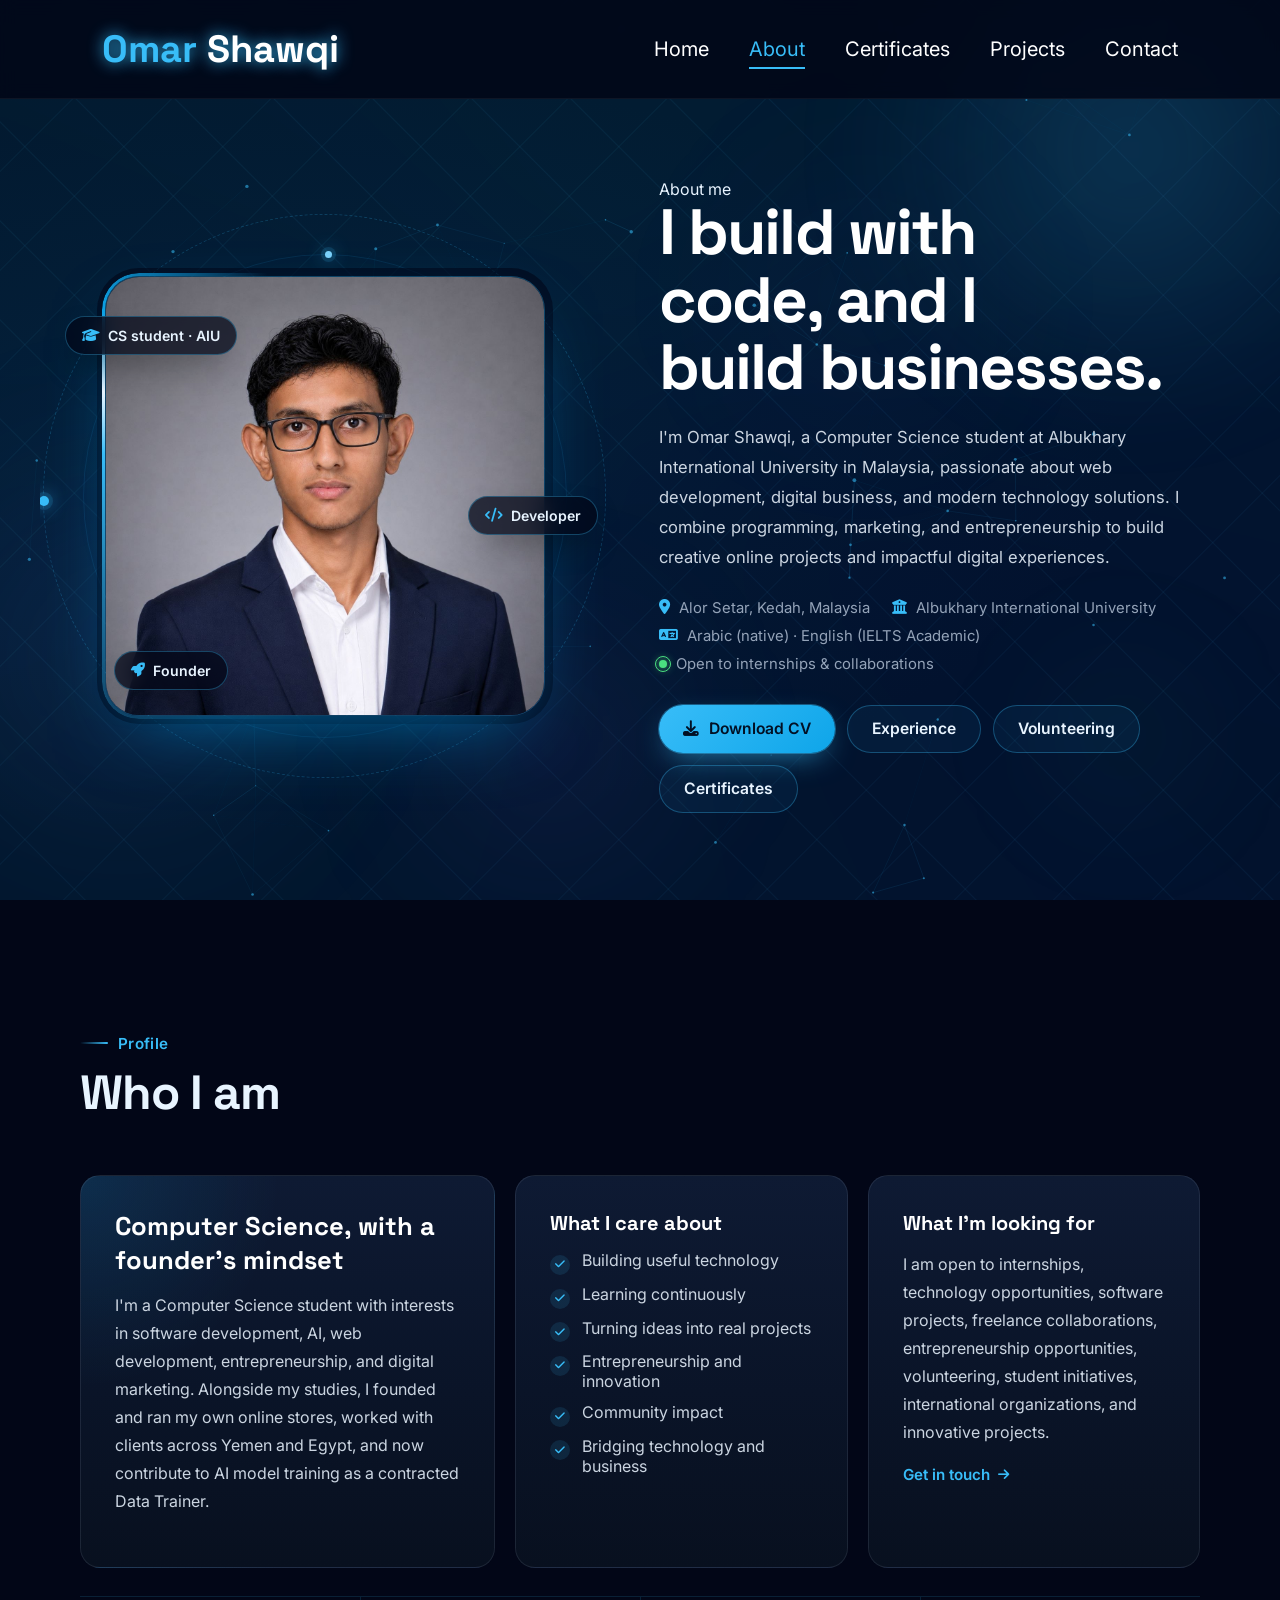
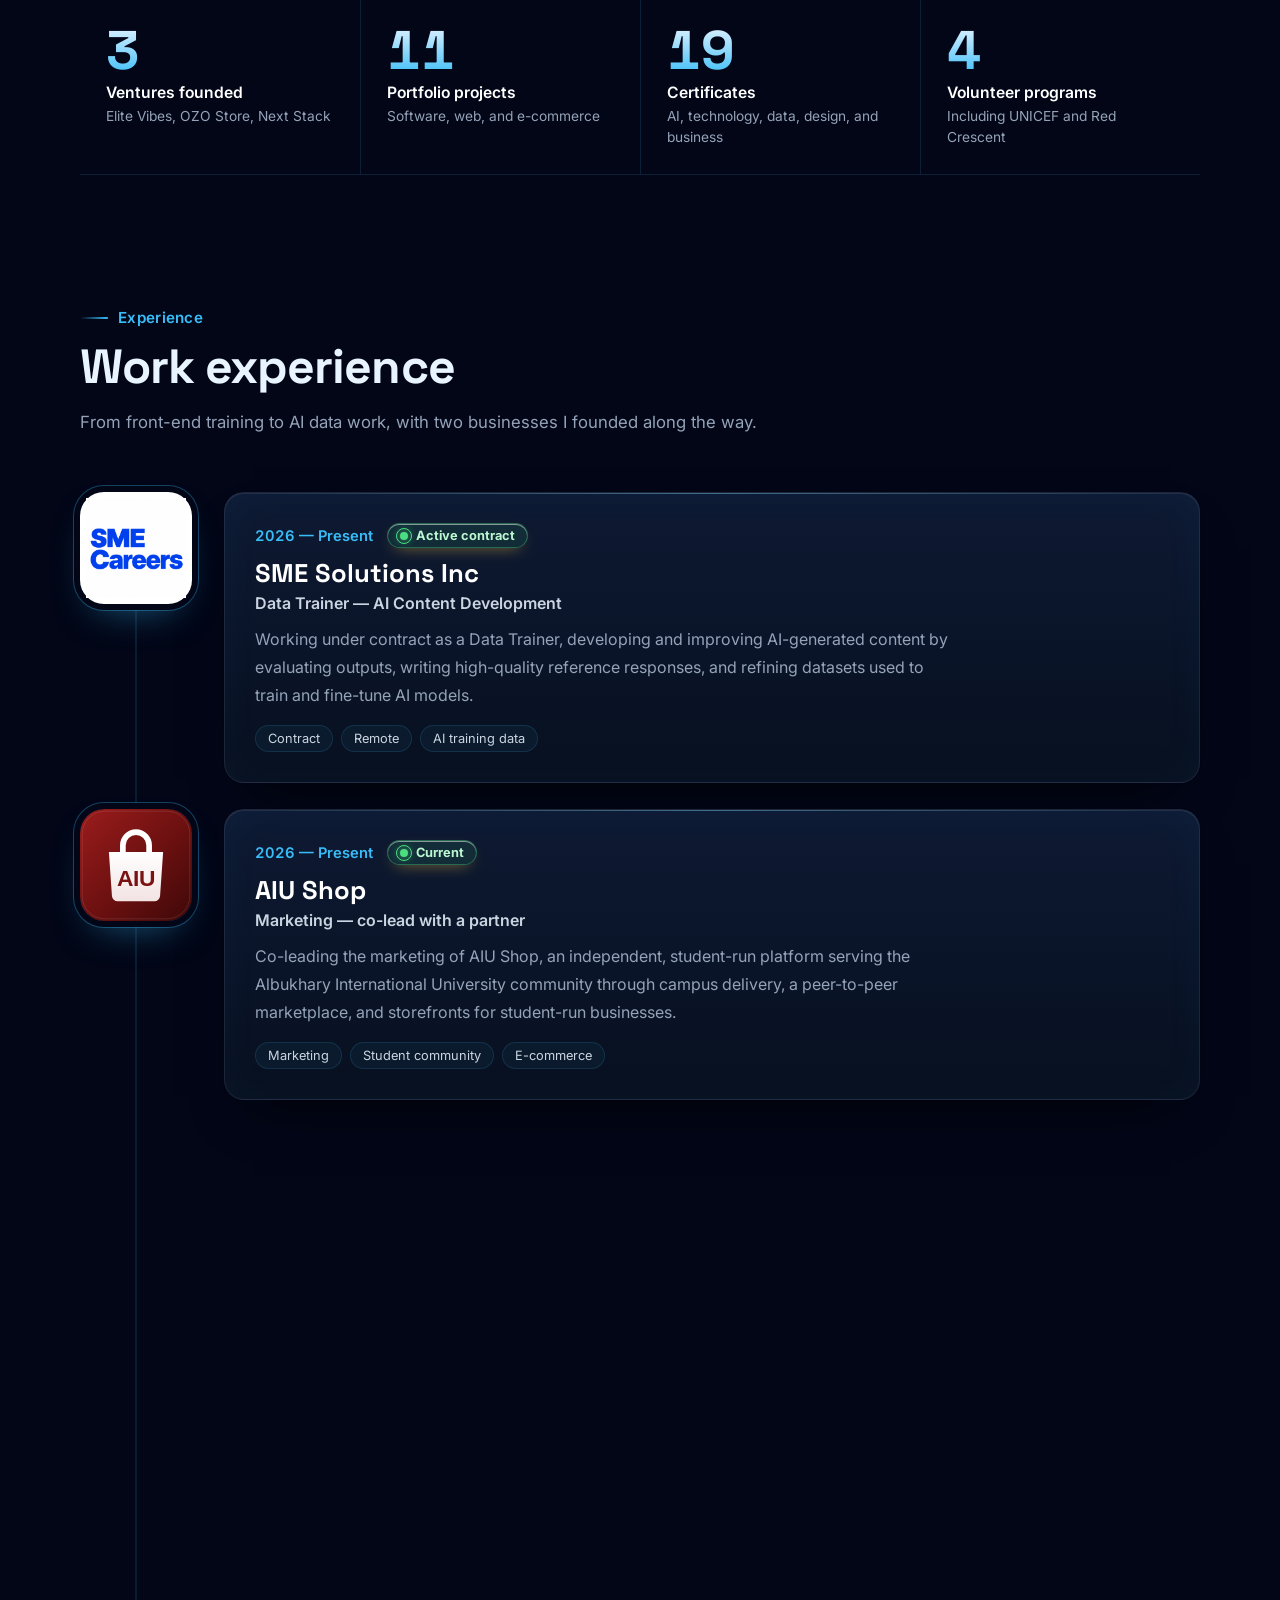
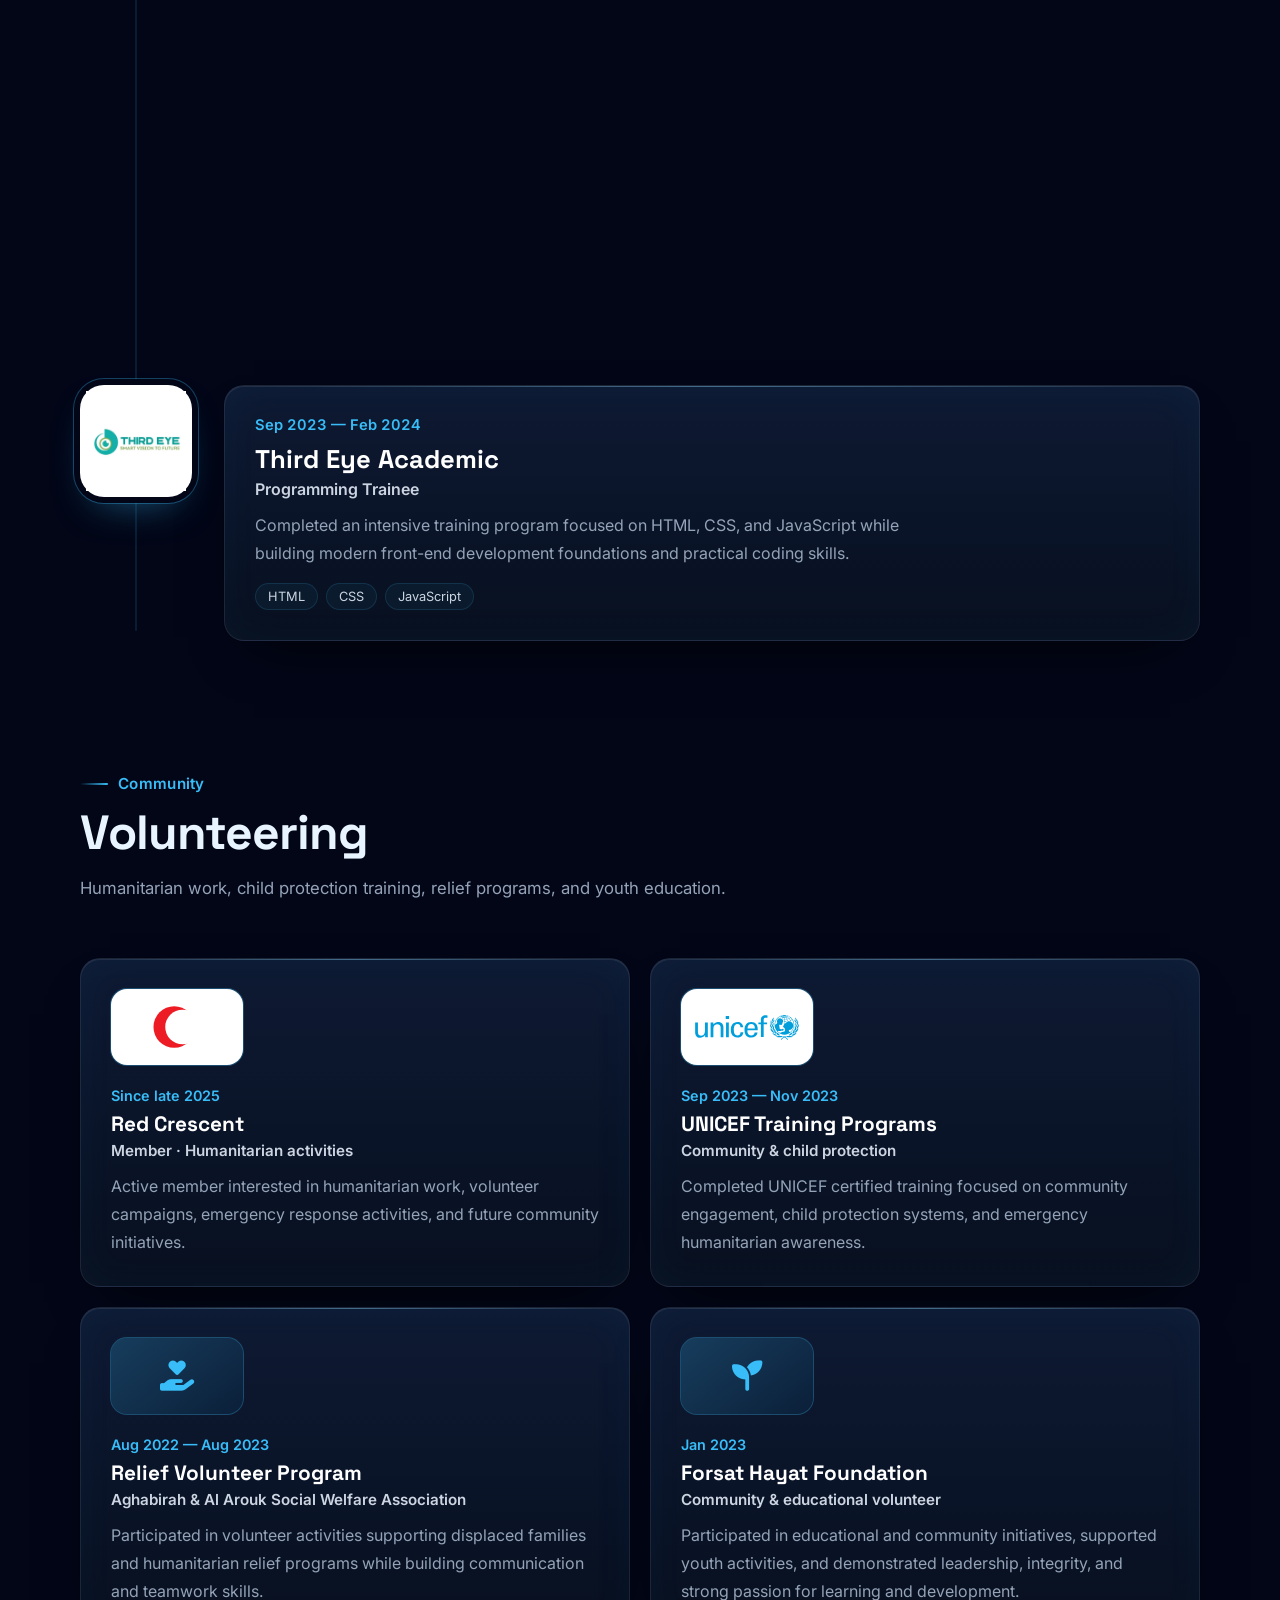
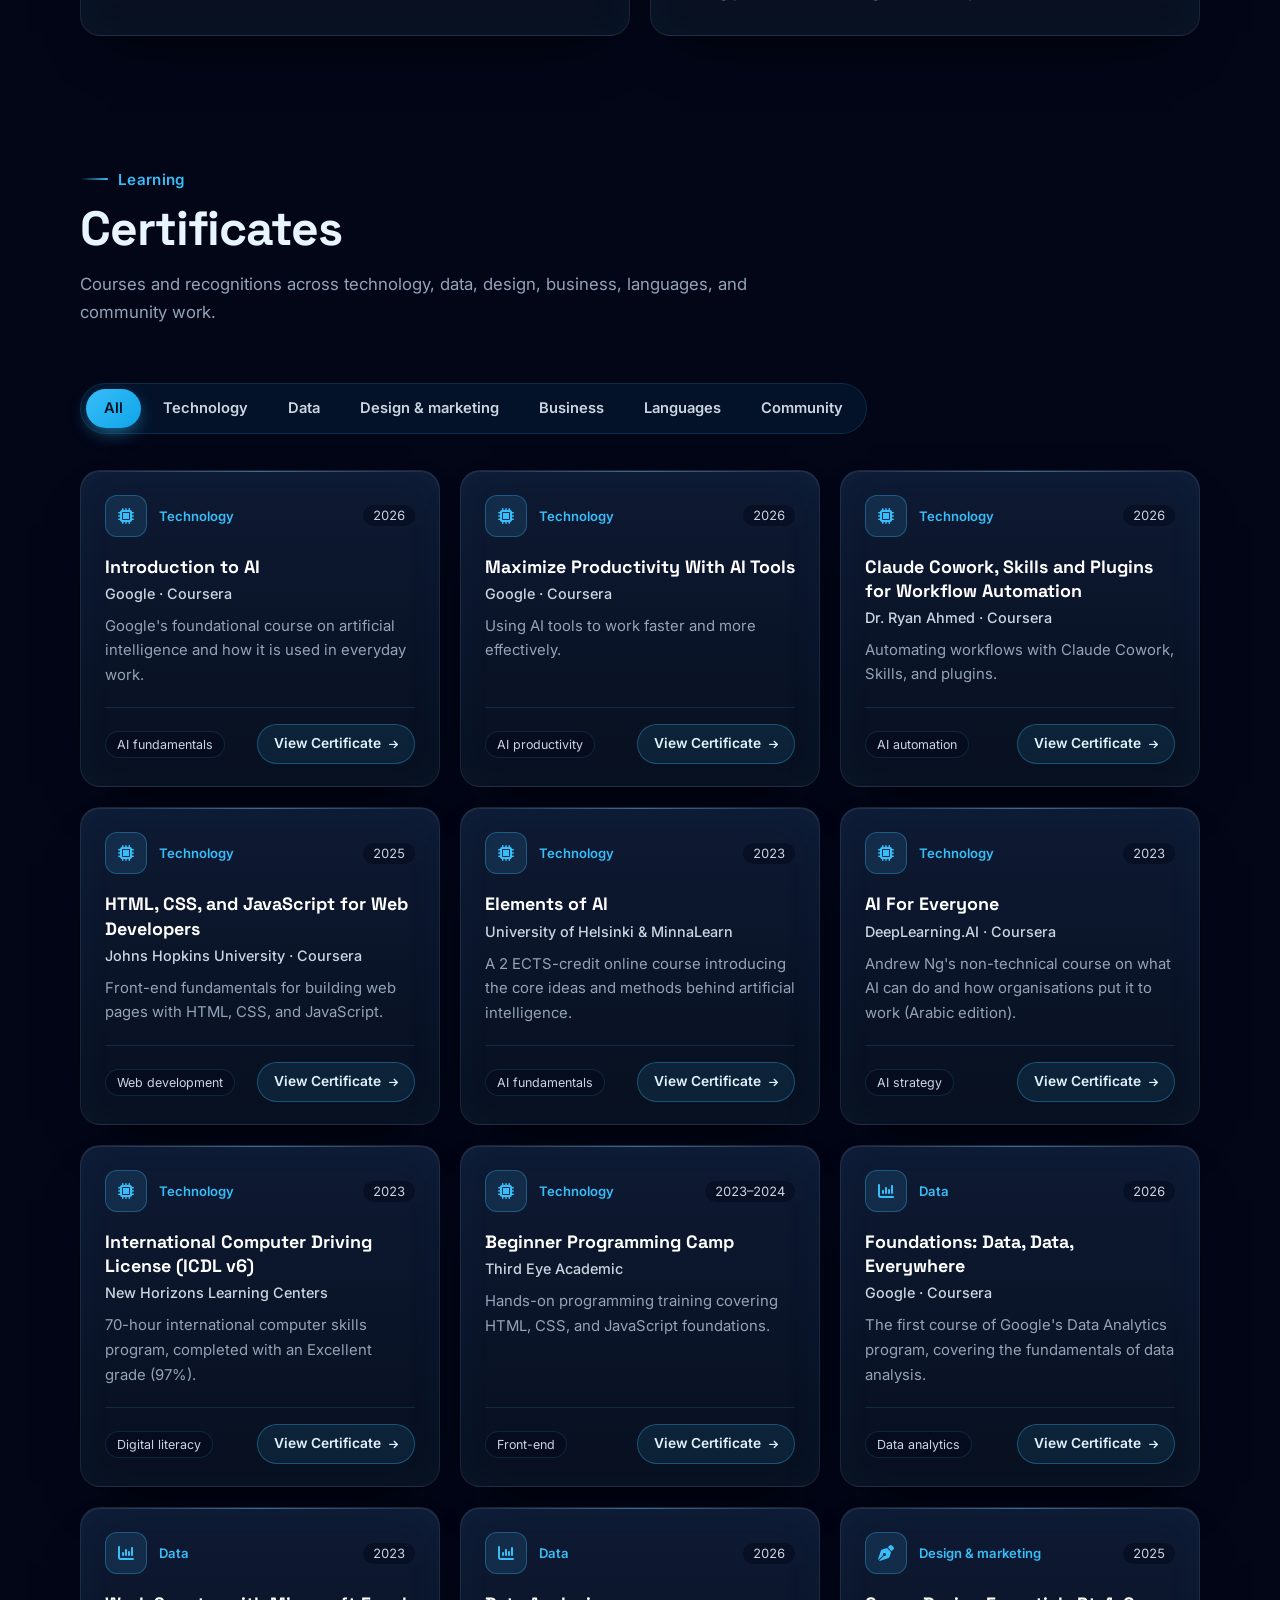
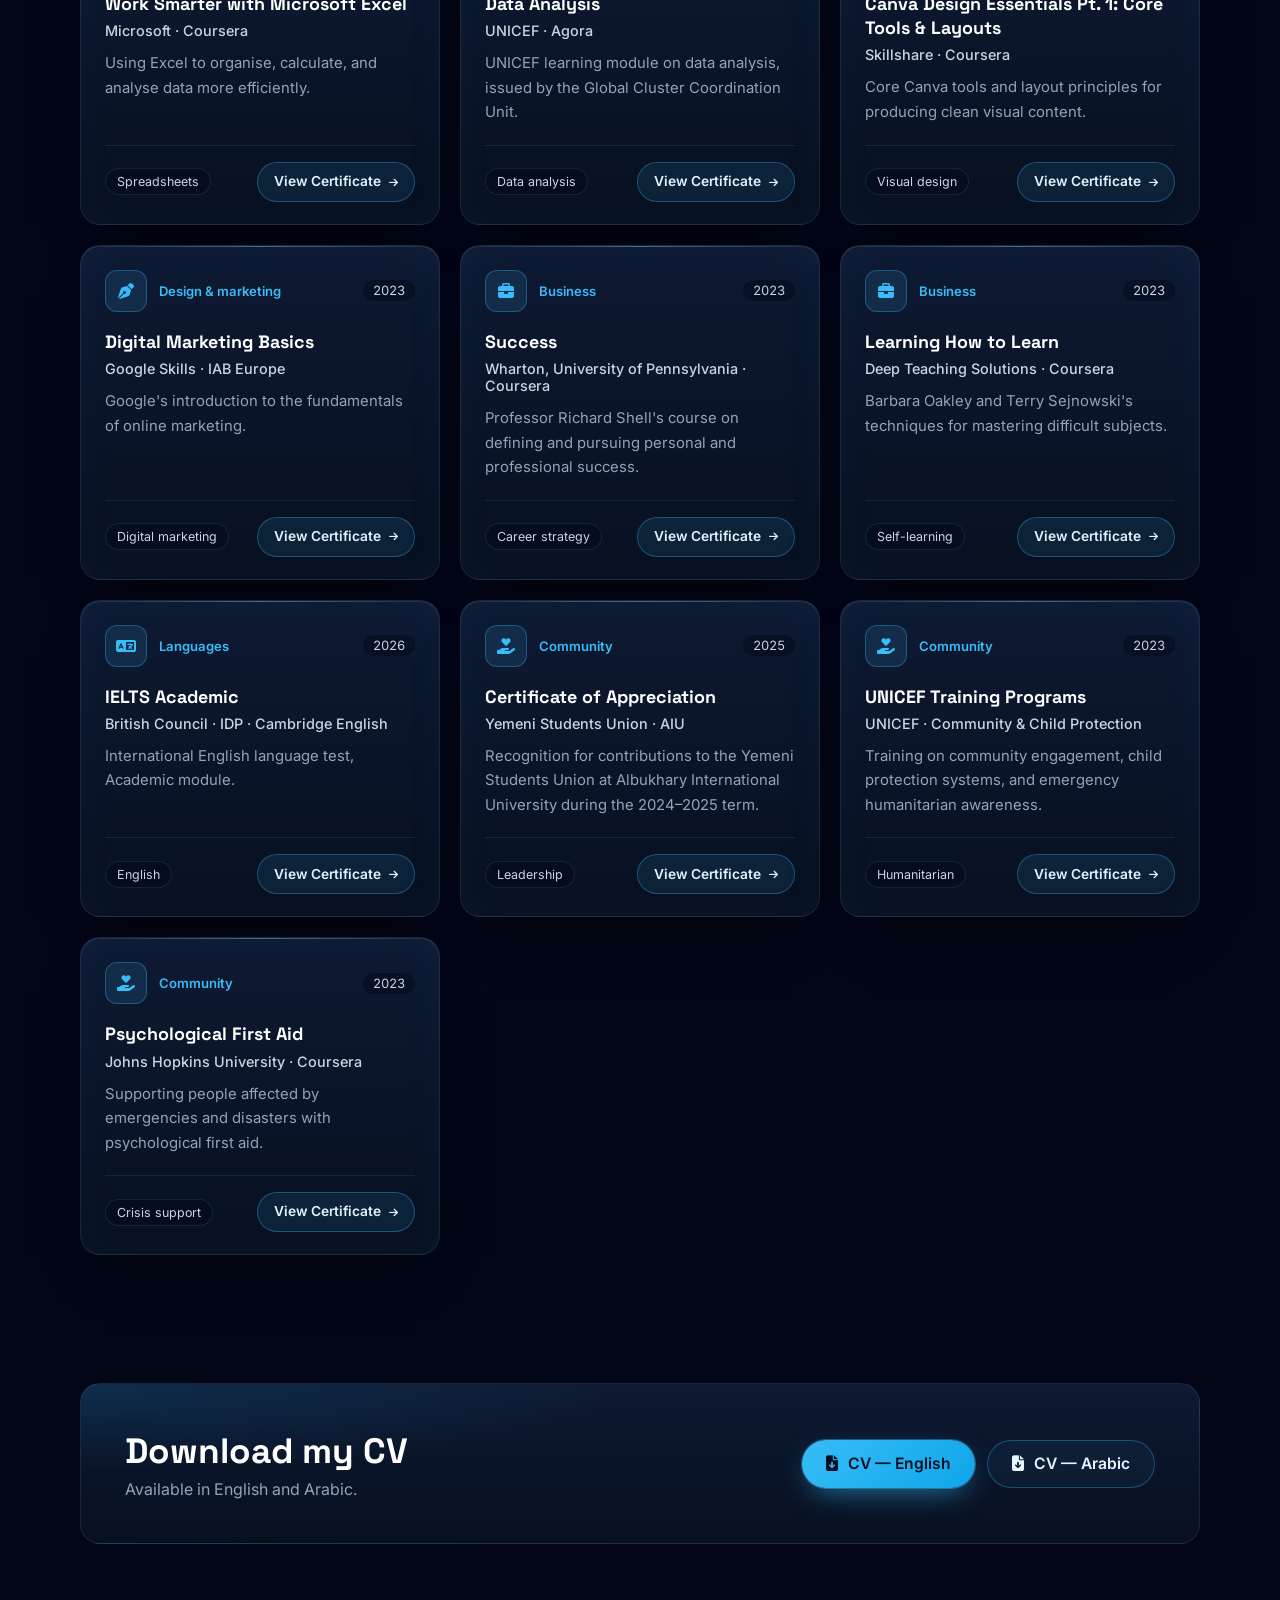
==== commit cdfbed02: "Add AIU Shop experience and project, plus four new certificates - AIU Shop: marketing co-lead entry " ====
--- a/about.html
+++ b/about.html
@@ -1,352 +1,367 @@
-<!DOCTYPE html>
-<html lang="en">
-<head>
-    <meta charset="UTF-8">
-    <meta name="viewport" content="width=device-width, initial-scale=1.0">
-    <meta name="theme-color" content="#020617">
-    <meta name="description" content="Omar Shawqi — Computer Science student at Albukhary International University, developer, and founder of Elite Vibes and OZO Store.">
-    <link rel="preconnect" href="https://cdnjs.cloudflare.com" crossorigin>
-
-    <title>About Me | Omar Shawqi</title>
-
-    <link rel="stylesheet" href="style.css">
-    <link rel="stylesheet" href="refresh.css">
-
-    <link rel="stylesheet"
-    href="https://cdnjs.cloudflare.com/ajax/libs/font-awesome/6.5.1/css/all.min.css"
-    media="print" onload="this.media='all'">
-    <noscript><link rel="stylesheet" href="https://cdnjs.cloudflare.com/ajax/libs/font-awesome/6.5.1/css/all.min.css"></noscript>
-</head>
-
-<body class="page-about">
-
-<div class="bg-animation"><div class="aurora-layer"></div></div>
-
-<!-- NAVBAR -->
-<nav>
-    <div class="logo">
-        <span class="logo-blue">Omar</span>
-        <span class="logo-white">Shawqi</span>
-    </div>
-
-    <button class="hamburger" id="hamburger" aria-label="Menu">
-        <span></span><span></span><span></span>
-    </button>
-
-    <ul id="nav-menu">
-        <li><a href="index.html">Home</a></li>
-        <li><a href="about.html" class="active" aria-current="page">About</a></li>
-        <li><a href="#certifications">Certificates</a></li>
-        <li><a href="projects.html">Projects</a></li>
-        <li><a href="contact.html">Contact</a></li>
-    </ul>
-</nav>
-
-<main>
-
-<!-- ================= INTRO ================= -->
-<section class="ab-intro">
-
-    <div class="ab-portrait" data-parallax>
-        <div class="ab-orbit ab-orbit--outer"><span></span></div>
-        <div class="ab-orbit ab-orbit--inner"><span></span></div>
-
-        <div class="ab-frame">
-            <div class="ab-frame-glow" aria-hidden="true"></div>
-            <div class="ab-frame-border" aria-hidden="true"></div>
-            <img src="images/omar-photo.jpg" alt="Portrait of Omar Shawqi" class="ab-photo" width="1254" height="1254">
-            <div class="ab-frame-shine" aria-hidden="true"></div>
-        </div>
-
-        <div class="ab-chip ab-chip--a" data-depth="18"><i class="fas fa-graduation-cap"></i> CS student · AIU</div>
-        <div class="ab-chip ab-chip--b" data-depth="28"><i class="fas fa-code"></i> Developer</div>
-        <div class="ab-chip ab-chip--c" data-depth="12"><i class="fas fa-rocket"></i> Founder</div>
-    </div>
-
-    <div class="ab-intro-text">
-        <p class="ab-kicker" data-reveal>About me</p>
-        <h1 data-reveal>I build with code, and I build businesses.</h1>
-        <p class="ab-lede" data-reveal>
-            I'm Omar Shawqi, a Computer Science student at Albukhary International University in Malaysia,
-            passionate about web development, digital business, and modern technology solutions.
-            I combine programming, marketing, and entrepreneurship to build creative online projects
-            and impactful digital experiences.
-        </p>
-
-        <ul class="ab-facts" data-reveal>
-            <li><i class="fas fa-location-dot"></i> Alor Setar, Kedah, Malaysia</li>
-            <li><i class="fas fa-building-columns"></i> Albukhary International University</li>
-            <li><i class="fas fa-language"></i> Arabic (native) · English (IELTS Academic)</li>
-            <li><span class="ab-live-dot"></span> Open to internships &amp; collaborations</li>
-        </ul>
-
-        <div class="ab-actions" data-reveal>
-            <a href="#cv-section" class="o-btn o-btn--primary"><i class="fas fa-download"></i> Download CV</a>
-            <a href="#work" class="o-btn o-btn--ghost">Experience</a>
-            <a href="#volunteer" class="o-btn o-btn--ghost">Volunteering</a>
-            <a href="#certifications" class="o-btn o-btn--ghost">Certificates</a>
-        </div>
-    </div>
-
-</section>
-
-<!-- ================= PROFILE ================= -->
-<section class="ab-profile o-section" aria-labelledby="profile-title">
-
-    <div class="o-head" data-reveal>
-        <p class="o-kicker">Profile</p>
-        <h2 id="profile-title">Who I am</h2>
-    </div>
-
-    <div class="ab-profile-grid" data-reveal-group>
-
-        <article class="ab-panel ab-panel--lead o-spot">
-            <h3>Computer Science, with a founder's mindset</h3>
-            <p>
-                I'm a Computer Science student with interests in software development, AI,
-                web development, entrepreneurship, and digital marketing. Alongside my studies,
-                I founded and ran my own online stores, worked with clients across Yemen and Egypt,
-                and now contribute to AI model training as a contracted Data Trainer.
-            </p>
-        </article>
-
-        <article class="ab-panel o-spot">
-            <h3>What I care about</h3>
-            <ul class="ab-values">
-                <li><i class="fas fa-check"></i> Building useful technology</li>
-                <li><i class="fas fa-check"></i> Learning continuously</li>
-                <li><i class="fas fa-check"></i> Turning ideas into real projects</li>
-                <li><i class="fas fa-check"></i> Entrepreneurship and innovation</li>
-                <li><i class="fas fa-check"></i> Community impact</li>
-                <li><i class="fas fa-check"></i> Bridging technology and business</li>
-            </ul>
-        </article>
-
-        <article class="ab-panel o-spot">
-            <h3>What I'm looking for</h3>
-            <p>
-                I am open to internships, technology opportunities, software projects, freelance
-                collaborations, entrepreneurship opportunities, volunteering, student initiatives,
-                international organizations, and innovative projects.
-            </p>
-            <a href="contact.html" class="o-link">Get in touch <i class="fas fa-arrow-right"></i></a>
-        </article>
-
-    </div>
-
-    <dl class="ab-stats" data-reveal-group>
-        <div class="ab-stat"><dt>Ventures founded</dt><dd data-count="3">3</dd><span>Elite Vibes, OZO Store, Next Stack</span></div>
-        <div class="ab-stat"><dt>Portfolio projects</dt><dd data-count="10">10</dd><span>Software, web, and e-commerce</span></div>
-        <div class="ab-stat"><dt>Certificates</dt><dd data-count="15">15</dd><span>Technology, data, design, business, and languages</span></div>
-        <div class="ab-stat"><dt>Volunteer programs</dt><dd data-count="4">4</dd><span>Including UNICEF and Red Crescent</span></div>
-    </dl>
-
-</section>
-
-<!-- ================= WORK EXPERIENCE ================= -->
-<section id="work" class="xp o-section" aria-labelledby="work-title">
-
-    <div class="o-head" data-reveal>
-        <p class="o-kicker">Experience</p>
-        <h2 id="work-title">Work experience</h2>
-        <p class="o-sub">From front-end training to AI data work, with two businesses I founded along the way.</p>
-    </div>
-
-    <div class="xp-wrap">
-    <span class="xp-rail" aria-hidden="true"><span class="xp-rail-fill"></span></span>
-    <ol class="xp-timeline">
-
-        <!-- SME Solutions Inc -->
-        <li class="xp-item xp-item--current" data-reveal>
-            <div class="xp-logo"><img src="images/logos/sme-logo.webp" alt="SME Careers logo" loading="lazy"></div>
-            <div class="xp-body o-spot">
-                <div class="xp-meta">
-                    <time>2026 — Present</time>
-                    <span class="xp-badge xp-badge--live"><span class="ab-live-dot"></span> Active contract</span>
-                </div>
-                <h3>SME Solutions Inc</h3>
-                <p class="xp-role">Data Trainer — AI Content Development</p>
-                <p>Working under contract as a Data Trainer, developing and improving AI-generated content by evaluating outputs, writing high-quality reference responses, and refining datasets used to train and fine-tune AI models.</p>
-                <ul class="xp-tags"><li>Contract</li><li>Remote</li><li>AI training data</li></ul>
-            </div>
-        </li>
-
-        <!-- ARVIL Group -->
-        <li class="xp-item" data-reveal>
-            <div class="xp-logo xp-logo--dark"><img src="images/logos/arvil-group-logo.jpg" alt="ARVIL Group logo" loading="lazy"></div>
-            <div class="xp-body o-spot">
-                <div class="xp-meta"><time>2025 — 2026</time></div>
-                <h3>ARVIL Group</h3>
-                <p class="xp-role">Sales &amp; Marketing Intermediary</p>
-                <p>Worked as a communication and marketing intermediary by attracting students, coordinating registrations, handling payments, and building client relationships across Yemen and Egypt.</p>
-                <ul class="xp-tags"><li>Sales</li><li>Client relations</li><li>Yemen · Egypt</li></ul>
-            </div>
-        </li>
-
-        <!-- OZO Store -->
-        <li class="xp-item" data-reveal>
-            <div class="xp-logo"><img src="images/logos/ozo-store-logo.jpg" alt="OZO Store logo" loading="lazy"></div>
-            <div class="xp-body o-spot">
-                <div class="xp-meta">
-                    <time>2025 — 2026</time>
-                    <span class="xp-badge">Founder</span>
-                </div>
-                <h3>OZO Store</h3>
-                <p class="xp-role">Online watch store</p>
-                <p>Built and managed an online watch store including branding, customer service, marketing campaigns, and product promotion.</p>
-                <ul class="xp-tags"><li>E-commerce</li><li>Branding</li><li>Meta Ads</li></ul>
-            </div>
-        </li>
-
-        <!-- Elite Vibes -->
-        <li class="xp-item" data-reveal>
-            <div class="xp-logo"><img src="images/logos/elite-vibes-logo.jpg" alt="Elite Vibes logo" loading="lazy"></div>
-            <div class="xp-body o-spot">
-                <div class="xp-meta">
-                    <time>2024 — 2026</time>
-                    <span class="xp-badge">Founder</span>
-                </div>
-                <h3>Elite Vibes</h3>
-                <p class="xp-role">Digital services store</p>
-                <p>Founded and managed a digital services brand focused on online solutions, branding, social media growth, and customer communication.</p>
-                <ul class="xp-tags"><li>Digital services</li><li>Social media growth</li><li>Odoo</li></ul>
-            </div>
-        </li>
-
-        <!-- Third Eye Academic -->
-        <li class="xp-item" data-reveal>
-            <div class="xp-logo"><img src="images/logos/third-eye-logo.jpg" alt="Third Eye Academic logo" loading="lazy"></div>
-            <div class="xp-body o-spot">
-                <div class="xp-meta"><time>Sep 2023 — Feb 2024</time></div>
-                <h3>Third Eye Academic</h3>
-                <p class="xp-role">Programming Trainee</p>
-                <p>Completed an intensive training program focused on HTML, CSS, and JavaScript while building modern front-end development foundations and practical coding skills.</p>
-                <ul class="xp-tags"><li>HTML</li><li>CSS</li><li>JavaScript</li></ul>
-            </div>
-        </li>
-    </ol>
-    </div>
-
-</section>
-
-<!-- ================= VOLUNTEERING ================= -->
-<section id="volunteer" class="vol o-section" aria-labelledby="vol-title">
-
-    <div class="o-head" data-reveal>
-        <p class="o-kicker">Community</p>
-        <h2 id="vol-title">Volunteering</h2>
-        <p class="o-sub">Humanitarian work, child protection training, relief programs, and youth education.</p>
-    </div>
-
-    <div class="vol-grid" data-reveal-group>
-
-        <article class="vol-card o-spot">
-            <div class="vol-logo"><img src="images/logos/red-crescent.svg" alt="Red Crescent emblem" loading="lazy"></div>
-            <div class="vol-text">
-                <time>Since late 2025</time>
-                <h3>Red Crescent</h3>
-                <p class="vol-role">Member · Humanitarian activities</p>
-                <p>Active member interested in humanitarian work, volunteer campaigns, emergency response activities, and future community initiatives.</p>
-            </div>
-        </article>
-
-        <article class="vol-card o-spot">
-            <div class="vol-logo vol-logo--wide"><img src="images/logos/unicef-logo.svg" alt="UNICEF logo" loading="lazy"></div>
-            <div class="vol-text">
-                <time>Sep 2023 — Nov 2023</time>
-                <h3>UNICEF Training Programs</h3>
-                <p class="vol-role">Community &amp; child protection</p>
-                <p>Completed UNICEF certified training focused on community engagement, child protection systems, and emergency humanitarian awareness.</p>
-            </div>
-        </article>
-
-        <article class="vol-card o-spot">
-            <div class="vol-logo vol-logo--icon" aria-hidden="true"><i class="fas fa-hand-holding-heart"></i></div>
-            <div class="vol-text">
-                <time>Aug 2022 — Aug 2023</time>
-                <h3>Relief Volunteer Program</h3>
-                <p class="vol-role">Aghabirah &amp; Al Arouk Social Welfare Association</p>
-                <p>Participated in volunteer activities supporting displaced families and humanitarian relief programs while building communication and teamwork skills.</p>
-            </div>
-        </article>
-
-        <article class="vol-card o-spot">
-            <div class="vol-logo vol-logo--icon" aria-hidden="true"><i class="fas fa-seedling"></i></div>
-            <div class="vol-text">
-                <time>Jan 2023</time>
-                <h3>Forsat Hayat Foundation</h3>
-                <p class="vol-role">Community &amp; educational volunteer</p>
-                <p>Participated in educational and community initiatives, supported youth activities, and demonstrated leadership, integrity, and strong passion for learning and development.</p>
-            </div>
-        </article>
-
-    </div>
-
-</section>
-
-<!-- ================= CERTIFICATES ================= -->
-<section id="certifications" class="cert o-section" aria-labelledby="cert-title">
-
-    <div class="o-head" data-reveal>
-        <p class="o-kicker">Learning</p>
-        <h2 id="cert-title">Certificates</h2>
-        <p class="o-sub">Courses and recognitions across technology, data, design, business, languages, and community work.</p>
-    </div>
-
-    <div class="o-filters" role="tablist" aria-label="Filter certificates by category" data-reveal>
-        <span class="o-filters-pill" aria-hidden="true"></span>
-        <button class="o-filter is-active" role="tab" aria-selected="true" data-cert-filter="all">All</button>
-        <button class="o-filter" role="tab" aria-selected="false" data-cert-filter="technology">Technology</button>
-        <button class="o-filter" role="tab" aria-selected="false" data-cert-filter="data">Data</button>
-        <button class="o-filter" role="tab" aria-selected="false" data-cert-filter="design">Design &amp; marketing</button>
-        <button class="o-filter" role="tab" aria-selected="false" data-cert-filter="business">Business</button>
-        <button class="o-filter" role="tab" aria-selected="false" data-cert-filter="language">Languages</button>
-        <button class="o-filter" role="tab" aria-selected="false" data-cert-filter="community">Community</button>
-    </div>
-
-    <div class="cert-grid-x" id="cert-grid"><!-- rendered by script.js --></div>
-
-</section>
-
-<!-- Certificate viewer -->
-<div class="cv-modal" id="cert-modal" role="dialog" aria-modal="true" aria-labelledby="cert-modal-title" hidden>
-    <div class="cv-modal-backdrop" data-close></div>
-    <div class="cv-modal-panel">
-        <header class="cv-modal-head">
-            <div>
-                <h3 id="cert-modal-title"></h3>
-                <p id="cert-modal-org"></p>
-            </div>
-            <button class="cv-modal-close" data-close aria-label="Close certificate"><i class="fas fa-xmark"></i></button>
-        </header>
-        <div class="cv-modal-stage" id="cert-modal-stage"></div>
-        <footer class="cv-modal-foot">
-            <button class="cv-nav" id="cert-prev" aria-label="Previous certificate"><i class="fas fa-chevron-left"></i></button>
-            <span id="cert-modal-count"></span>
-            <a id="cert-modal-link" class="o-btn o-btn--primary o-btn--sm" target="_blank" rel="noopener"></a>
-            <button class="cv-nav" id="cert-next" aria-label="Next certificate"><i class="fas fa-chevron-right"></i></button>
-        </footer>
-    </div>
-</div>
-
-<!-- ================= CV SECTION ================= -->
-<section id="cv-section" class="ab-cv o-section" aria-labelledby="cv-title">
-    <div class="ab-cv-card o-spot" data-reveal>
-        <div>
-            <h2 id="cv-title">Download my CV</h2>
-            <p>Available in English and Arabic.</p>
-        </div>
-        <div class="ab-cv-actions">
-            <a href="https://drive.google.com/file/d/1i85Rg5xMcmeoHHpS-Fsw4YusQt8aVeJi/view?usp=drive_link" target="_blank" rel="noopener" class="o-btn o-btn--primary"><i class="fas fa-file-arrow-down"></i> CV — English</a>
-            <a href="https://drive.google.com/file/d/1hweKn7cTZ2HvL1-ZVxnx6rxiwaG3Mkc5/view?usp=sharing" target="_blank" rel="noopener" class="o-btn o-btn--ghost"><i class="fas fa-file-arrow-down"></i> CV — Arabic</a>
-        </div>
-    </div>
-</section>
-
-</main>
-
-<script src="script.js"></script>
-<script src="motion.js"></script>
-<script src="tracking.js"></script>
-</body>
-</html>
+<!DOCTYPE html>
+<html lang="en">
+<head>
+    <meta charset="UTF-8">
+    <meta name="viewport" content="width=device-width, initial-scale=1.0">
+    <meta name="theme-color" content="#020617">
+    <meta name="description" content="Omar Shawqi — Computer Science student at Albukhary International University, developer, and founder of Elite Vibes and OZO Store.">
+    <link rel="preconnect" href="https://cdnjs.cloudflare.com" crossorigin>
+
+    <title>About Me | Omar Shawqi</title>
+
+    <link rel="stylesheet" href="style.css">
+    <link rel="stylesheet" href="refresh.css">
+
+    <link rel="stylesheet"
+    href="https://cdnjs.cloudflare.com/ajax/libs/font-awesome/6.5.1/css/all.min.css"
+    media="print" onload="this.media='all'">
+    <noscript><link rel="stylesheet" href="https://cdnjs.cloudflare.com/ajax/libs/font-awesome/6.5.1/css/all.min.css"></noscript>
+</head>
+
+<body class="page-about">
+
+<div class="bg-animation"><div class="aurora-layer"></div></div>
+
+<!-- NAVBAR -->
+<nav>
+    <div class="logo">
+        <span class="logo-blue">Omar</span>
+        <span class="logo-white">Shawqi</span>
+    </div>
+
+    <button class="hamburger" id="hamburger" aria-label="Menu">
+        <span></span><span></span><span></span>
+    </button>
+
+    <ul id="nav-menu">
+        <li><a href="index.html">Home</a></li>
+        <li><a href="about.html" class="active" aria-current="page">About</a></li>
+        <li><a href="#certifications">Certificates</a></li>
+        <li><a href="projects.html">Projects</a></li>
+        <li><a href="contact.html">Contact</a></li>
+    </ul>
+</nav>
+
+<main>
+
+<!-- ================= INTRO ================= -->
+<section class="ab-intro">
+
+    <div class="ab-portrait" data-parallax>
+        <div class="ab-orbit ab-orbit--outer"><span></span></div>
+        <div class="ab-orbit ab-orbit--inner"><span></span></div>
+
+        <div class="ab-frame">
+            <div class="ab-frame-glow" aria-hidden="true"></div>
+            <div class="ab-frame-border" aria-hidden="true"></div>
+            <img src="images/omar-photo.jpg" alt="Portrait of Omar Shawqi" class="ab-photo" width="1254" height="1254">
+            <div class="ab-frame-shine" aria-hidden="true"></div>
+        </div>
+
+        <div class="ab-chip ab-chip--a" data-depth="18"><i class="fas fa-graduation-cap"></i> CS student · AIU</div>
+        <div class="ab-chip ab-chip--b" data-depth="28"><i class="fas fa-code"></i> Developer</div>
+        <div class="ab-chip ab-chip--c" data-depth="12"><i class="fas fa-rocket"></i> Founder</div>
+    </div>
+
+    <div class="ab-intro-text">
+        <p class="ab-kicker" data-reveal>About me</p>
+        <h1 data-reveal>I build with code, and I build businesses.</h1>
+        <p class="ab-lede" data-reveal>
+            I'm Omar Shawqi, a Computer Science student at Albukhary International University in Malaysia,
+            passionate about web development, digital business, and modern technology solutions.
+            I combine programming, marketing, and entrepreneurship to build creative online projects
+            and impactful digital experiences.
+        </p>
+
+        <ul class="ab-facts" data-reveal>
+            <li><i class="fas fa-location-dot"></i> Alor Setar, Kedah, Malaysia</li>
+            <li><i class="fas fa-building-columns"></i> Albukhary International University</li>
+            <li><i class="fas fa-language"></i> Arabic (native) · English (IELTS Academic)</li>
+            <li><span class="ab-live-dot"></span> Open to internships &amp; collaborations</li>
+        </ul>
+
+        <div class="ab-actions" data-reveal>
+            <a href="#cv-section" class="o-btn o-btn--primary"><i class="fas fa-download"></i> Download CV</a>
+            <a href="#work" class="o-btn o-btn--ghost">Experience</a>
+            <a href="#volunteer" class="o-btn o-btn--ghost">Volunteering</a>
+            <a href="#certifications" class="o-btn o-btn--ghost">Certificates</a>
+        </div>
+    </div>
+
+</section>
+
+<!-- ================= PROFILE ================= -->
+<section class="ab-profile o-section" aria-labelledby="profile-title">
+
+    <div class="o-head" data-reveal>
+        <p class="o-kicker">Profile</p>
+        <h2 id="profile-title">Who I am</h2>
+    </div>
+
+    <div class="ab-profile-grid" data-reveal-group>
+
+        <article class="ab-panel ab-panel--lead o-spot">
+            <h3>Computer Science, with a founder's mindset</h3>
+            <p>
+                I'm a Computer Science student with interests in software development, AI,
+                web development, entrepreneurship, and digital marketing. Alongside my studies,
+                I founded and ran my own online stores, worked with clients across Yemen and Egypt,
+                and now contribute to AI model training as a contracted Data Trainer.
+            </p>
+        </article>
+
+        <article class="ab-panel o-spot">
+            <h3>What I care about</h3>
+            <ul class="ab-values">
+                <li><i class="fas fa-check"></i> Building useful technology</li>
+                <li><i class="fas fa-check"></i> Learning continuously</li>
+                <li><i class="fas fa-check"></i> Turning ideas into real projects</li>
+                <li><i class="fas fa-check"></i> Entrepreneurship and innovation</li>
+                <li><i class="fas fa-check"></i> Community impact</li>
+                <li><i class="fas fa-check"></i> Bridging technology and business</li>
+            </ul>
+        </article>
+
+        <article class="ab-panel o-spot">
+            <h3>What I'm looking for</h3>
+            <p>
+                I am open to internships, technology opportunities, software projects, freelance
+                collaborations, entrepreneurship opportunities, volunteering, student initiatives,
+                international organizations, and innovative projects.
+            </p>
+            <a href="contact.html" class="o-link">Get in touch <i class="fas fa-arrow-right"></i></a>
+        </article>
+
+    </div>
+
+    <dl class="ab-stats" data-reveal-group>
+        <div class="ab-stat"><dt>Ventures founded</dt><dd data-count="3">3</dd><span>Elite Vibes, OZO Store, Next Stack</span></div>
+        <div class="ab-stat"><dt>Portfolio projects</dt><dd data-count="11">11</dd><span>Software, web, and e-commerce</span></div>
+        <div class="ab-stat"><dt>Certificates</dt><dd data-count="19">19</dd><span>AI, technology, data, design, and business</span></div>
+        <div class="ab-stat"><dt>Volunteer programs</dt><dd data-count="4">4</dd><span>Including UNICEF and Red Crescent</span></div>
+    </dl>
+
+</section>
+
+<!-- ================= WORK EXPERIENCE ================= -->
+<section id="work" class="xp o-section" aria-labelledby="work-title">
+
+    <div class="o-head" data-reveal>
+        <p class="o-kicker">Experience</p>
+        <h2 id="work-title">Work experience</h2>
+        <p class="o-sub">From front-end training to AI data work, with two businesses I founded along the way.</p>
+    </div>
+
+    <div class="xp-wrap">
+    <span class="xp-rail" aria-hidden="true"><span class="xp-rail-fill"></span></span>
+    <ol class="xp-timeline">
+
+        <!-- SME Solutions Inc -->
+        <li class="xp-item xp-item--current" data-reveal>
+            <div class="xp-logo"><img src="images/logos/sme-logo.webp" alt="SME Careers logo" loading="lazy"></div>
+            <div class="xp-body o-spot">
+                <div class="xp-meta">
+                    <time>2026 — Present</time>
+                    <span class="xp-badge xp-badge--live"><span class="ab-live-dot"></span> Active contract</span>
+                </div>
+                <h3>SME Solutions Inc</h3>
+                <p class="xp-role">Data Trainer — AI Content Development</p>
+                <p>Working under contract as a Data Trainer, developing and improving AI-generated content by evaluating outputs, writing high-quality reference responses, and refining datasets used to train and fine-tune AI models.</p>
+                <ul class="xp-tags"><li>Contract</li><li>Remote</li><li>AI training data</li></ul>
+            </div>
+        </li>
+
+        <!-- AIU Shop -->
+        <li class="xp-item" data-reveal>
+            <div class="xp-logo xp-logo--full"><img src="images/logos/aiu-shop-logo.svg" alt="AIU Shop logo" loading="lazy"></div>
+            <div class="xp-body o-spot">
+                <div class="xp-meta">
+                    <time>2026 — Present</time>
+                    <span class="xp-badge xp-badge--live"><span class="ab-live-dot"></span> Current</span>
+                </div>
+                <h3>AIU Shop</h3>
+                <p class="xp-role">Marketing — co-lead with a partner</p>
+                <p>Co-leading the marketing of AIU Shop, an independent, student-run platform serving the Albukhary International University community through campus delivery, a peer-to-peer marketplace, and storefronts for student-run businesses.</p>
+                <ul class="xp-tags"><li>Marketing</li><li>Student community</li><li>E-commerce</li></ul>
+            </div>
+        </li>
+
+        <!-- ARVIL Group -->
+        <li class="xp-item" data-reveal>
+            <div class="xp-logo xp-logo--dark"><img src="images/logos/arvil-group-logo.jpg" alt="ARVIL Group logo" loading="lazy"></div>
+            <div class="xp-body o-spot">
+                <div class="xp-meta"><time>2025 — 2026</time></div>
+                <h3>ARVIL Group</h3>
+                <p class="xp-role">Sales &amp; Marketing Intermediary</p>
+                <p>Worked as a communication and marketing intermediary by attracting students, coordinating registrations, handling payments, and building client relationships across Yemen and Egypt.</p>
+                <ul class="xp-tags"><li>Sales</li><li>Client relations</li><li>Yemen · Egypt</li></ul>
+            </div>
+        </li>
+
+        <!-- OZO Store -->
+        <li class="xp-item" data-reveal>
+            <div class="xp-logo"><img src="images/logos/ozo-store-logo.jpg" alt="OZO Store logo" loading="lazy"></div>
+            <div class="xp-body o-spot">
+                <div class="xp-meta">
+                    <time>2025 — 2026</time>
+                    <span class="xp-badge">Founder</span>
+                </div>
+                <h3>OZO Store</h3>
+                <p class="xp-role">Online watch store</p>
+                <p>Built and managed an online watch store including branding, customer service, marketing campaigns, and product promotion.</p>
+                <ul class="xp-tags"><li>E-commerce</li><li>Branding</li><li>Meta Ads</li></ul>
+            </div>
+        </li>
+
+        <!-- Elite Vibes -->
+        <li class="xp-item" data-reveal>
+            <div class="xp-logo"><img src="images/logos/elite-vibes-logo.jpg" alt="Elite Vibes logo" loading="lazy"></div>
+            <div class="xp-body o-spot">
+                <div class="xp-meta">
+                    <time>2024 — 2026</time>
+                    <span class="xp-badge">Founder</span>
+                </div>
+                <h3>Elite Vibes</h3>
+                <p class="xp-role">Digital services store</p>
+                <p>Founded and managed a digital services brand focused on online solutions, branding, social media growth, and customer communication.</p>
+                <ul class="xp-tags"><li>Digital services</li><li>Social media growth</li><li>Odoo</li></ul>
+            </div>
+        </li>
+
+        <!-- Third Eye Academic -->
+        <li class="xp-item" data-reveal>
+            <div class="xp-logo"><img src="images/logos/third-eye-logo.jpg" alt="Third Eye Academic logo" loading="lazy"></div>
+            <div class="xp-body o-spot">
+                <div class="xp-meta"><time>Sep 2023 — Feb 2024</time></div>
+                <h3>Third Eye Academic</h3>
+                <p class="xp-role">Programming Trainee</p>
+                <p>Completed an intensive training program focused on HTML, CSS, and JavaScript while building modern front-end development foundations and practical coding skills.</p>
+                <ul class="xp-tags"><li>HTML</li><li>CSS</li><li>JavaScript</li></ul>
+            </div>
+        </li>
+    </ol>
+    </div>
+
+</section>
+
+<!-- ================= VOLUNTEERING ================= -->
+<section id="volunteer" class="vol o-section" aria-labelledby="vol-title">
+
+    <div class="o-head" data-reveal>
+        <p class="o-kicker">Community</p>
+        <h2 id="vol-title">Volunteering</h2>
+        <p class="o-sub">Humanitarian work, child protection training, relief programs, and youth education.</p>
+    </div>
+
+    <div class="vol-grid" data-reveal-group>
+
+        <article class="vol-card o-spot">
+            <div class="vol-logo"><img src="images/logos/red-crescent.svg" alt="Red Crescent emblem" loading="lazy"></div>
+            <div class="vol-text">
+                <time>Since late 2025</time>
+                <h3>Red Crescent</h3>
+                <p class="vol-role">Member · Humanitarian activities</p>
+                <p>Active member interested in humanitarian work, volunteer campaigns, emergency response activities, and future community initiatives.</p>
+            </div>
+        </article>
+
+        <article class="vol-card o-spot">
+            <div class="vol-logo vol-logo--wide"><img src="images/logos/unicef-logo.svg" alt="UNICEF logo" loading="lazy"></div>
+            <div class="vol-text">
+                <time>Sep 2023 — Nov 2023</time>
+                <h3>UNICEF Training Programs</h3>
+                <p class="vol-role">Community &amp; child protection</p>
+                <p>Completed UNICEF certified training focused on community engagement, child protection systems, and emergency humanitarian awareness.</p>
+            </div>
+        </article>
+
+        <article class="vol-card o-spot">
+            <div class="vol-logo vol-logo--icon" aria-hidden="true"><i class="fas fa-hand-holding-heart"></i></div>
+            <div class="vol-text">
+                <time>Aug 2022 — Aug 2023</time>
+                <h3>Relief Volunteer Program</h3>
+                <p class="vol-role">Aghabirah &amp; Al Arouk Social Welfare Association</p>
+                <p>Participated in volunteer activities supporting displaced families and humanitarian relief programs while building communication and teamwork skills.</p>
+            </div>
+        </article>
+
+        <article class="vol-card o-spot">
+            <div class="vol-logo vol-logo--icon" aria-hidden="true"><i class="fas fa-seedling"></i></div>
+            <div class="vol-text">
+                <time>Jan 2023</time>
+                <h3>Forsat Hayat Foundation</h3>
+                <p class="vol-role">Community &amp; educational volunteer</p>
+                <p>Participated in educational and community initiatives, supported youth activities, and demonstrated leadership, integrity, and strong passion for learning and development.</p>
+            </div>
+        </article>
+
+    </div>
+
+</section>
+
+<!-- ================= CERTIFICATES ================= -->
+<section id="certifications" class="cert o-section" aria-labelledby="cert-title">
+
+    <div class="o-head" data-reveal>
+        <p class="o-kicker">Learning</p>
+        <h2 id="cert-title">Certificates</h2>
+        <p class="o-sub">Courses and recognitions across technology, data, design, business, languages, and community work.</p>
+    </div>
+
+    <div class="o-filters" role="tablist" aria-label="Filter certificates by category" data-reveal>
+        <span class="o-filters-pill" aria-hidden="true"></span>
+        <button class="o-filter is-active" role="tab" aria-selected="true" data-cert-filter="all">All</button>
+        <button class="o-filter" role="tab" aria-selected="false" data-cert-filter="technology">Technology</button>
+        <button class="o-filter" role="tab" aria-selected="false" data-cert-filter="data">Data</button>
+        <button class="o-filter" role="tab" aria-selected="false" data-cert-filter="design">Design &amp; marketing</button>
+        <button class="o-filter" role="tab" aria-selected="false" data-cert-filter="business">Business</button>
+        <button class="o-filter" role="tab" aria-selected="false" data-cert-filter="language">Languages</button>
+        <button class="o-filter" role="tab" aria-selected="false" data-cert-filter="community">Community</button>
+    </div>
+
+    <div class="cert-grid-x" id="cert-grid"><!-- rendered by script.js --></div>
+
+</section>
+
+<!-- Certificate viewer -->
+<div class="cv-modal" id="cert-modal" role="dialog" aria-modal="true" aria-labelledby="cert-modal-title" hidden>
+    <div class="cv-modal-backdrop" data-close></div>
+    <div class="cv-modal-panel">
+        <header class="cv-modal-head">
+            <div>
+                <h3 id="cert-modal-title"></h3>
+                <p id="cert-modal-org"></p>
+            </div>
+            <button class="cv-modal-close" data-close aria-label="Close certificate"><i class="fas fa-xmark"></i></button>
+        </header>
+        <div class="cv-modal-stage" id="cert-modal-stage"></div>
+        <footer class="cv-modal-foot">
+            <button class="cv-nav" id="cert-prev" aria-label="Previous certificate"><i class="fas fa-chevron-left"></i></button>
+            <span id="cert-modal-count"></span>
+            <a id="cert-modal-link" class="o-btn o-btn--primary o-btn--sm" target="_blank" rel="noopener"></a>
+            <button class="cv-nav" id="cert-next" aria-label="Next certificate"><i class="fas fa-chevron-right"></i></button>
+        </footer>
+    </div>
+</div>
+
+<!-- ================= CV SECTION ================= -->
+<section id="cv-section" class="ab-cv o-section" aria-labelledby="cv-title">
+    <div class="ab-cv-card o-spot" data-reveal>
+        <div>
+            <h2 id="cv-title">Download my CV</h2>
+            <p>Available in English and Arabic.</p>
+        </div>
+        <div class="ab-cv-actions">
+            <a href="https://drive.google.com/file/d/1i85Rg5xMcmeoHHpS-Fsw4YusQt8aVeJi/view?usp=drive_link" target="_blank" rel="noopener" class="o-btn o-btn--primary"><i class="fas fa-file-arrow-down"></i> CV — English</a>
+            <a href="https://drive.google.com/file/d/1hweKn7cTZ2HvL1-ZVxnx6rxiwaG3Mkc5/view?usp=sharing" target="_blank" rel="noopener" class="o-btn o-btn--ghost"><i class="fas fa-file-arrow-down"></i> CV — Arabic</a>
+        </div>
+    </div>
+</section>
+
+</main>
+
+<script src="script.js"></script>
+<script src="motion.js"></script>
+<script src="tracking.js"></script>
+</body>
+</html>
--- a/style.css
+++ b/style.css
@@ -1,8 +1,33 @@
 /* ================================================================
    Omar Shawqi — Portfolio
    style.css  |  One unified stylesheet for all pages
-   Font: Arial, sans-serif (consistent with all pages)
+   Fonts: Space Grotesk (display) + Inter (body)
    ================================================================ */
+@import url('https://fonts.googleapis.com/css2?family=Space+Grotesk:wght@500;600;700&family=Inter:wght@400;500;600;700;800&display=swap');
+
+:root {
+    /* layout */
+    --nav-h: 92px;
+
+    /* palette */
+    --bg:        #020617;
+    --bg-soft:   #040e24;
+    --panel:     #071631;
+    --panel-2:   #0a1d3d;
+    --border:    rgba(255, 255, 255, 0.08);
+
+    --primary:   #38bdf8;   /* core brand blue     */
+    --primary-2: #0ea5e9;
+    --accent:    #0ea5e9;   /* sky — secondary accent */
+    --accent-2:  #0284c7;
+    --violet:    #0d6fc7;   /* deep blue — CV / download actions */
+    --violet-2:  #0077cc;
+    --success:   #4ade80;   /* available badge      */
+
+    --text:      #e8f4ff;
+    --text-dim:  #cbd5e1;
+    --text-mute: #94a3b8;
+}
 
 /* ── Reset ── */
 *, *::before, *::after {
@@ -13,14 +38,24 @@
 }
 
 body {
-    font-family: Arial, sans-serif;
-}
+    font-family: 'Inter', Arial, sans-serif;
+}
+
+h1, h2, h3, h4, .logo, .nav-logo,
+.hero-content h1, .about-container h1, .about-container h2 {
+    font-family: 'Space Grotesk', 'Inter', Arial, sans-serif;
+}
+
+@media (prefers-reduced-motion: reduce) {
+    *, *::before, *::after { animation-duration: 0.001ms !important; animation-iteration-count: 1 !important; transition-duration: 0.001ms !important; }
+}
+
 /* ================================================================
    BODY & PAGE LOAD
    ================================================================ */
 body {
-    background: #020617;
-    color: white;
+    background: var(--bg);
+    color: var(--text);
     overflow-x: hidden;
     /* Removed heavy pageLoad transform — use opacity-only for performance */
     animation: pageLoad 0.4s ease;
@@ -46,11 +81,38 @@
     height: 100vh;
     z-index: -1;
     overflow: hidden;
-    background: radial-gradient(ellipse at 20% 50%, #040e24 0%, #020617 60%);
+    background: radial-gradient(ellipse at 20% 50%, #040e24 0%, var(--bg) 60%);
     /* GPU compositing layer */
     transform: translateZ(0);
     will-change: transform;
     contain: strict;
+}
+
+/* Slowly rotating, colour-shifting aurora ring — the "alive" layer */
+.bg-animation .aurora-layer {
+    position: absolute;
+    inset: -25%;
+    background: conic-gradient(from 0deg at 50% 45%,
+        rgba(56, 189, 248, 0.20),
+        rgba(13, 111, 199, 0.16),
+        rgba(14, 165, 233, 0.16),
+        rgba(56, 189, 248, 0.20)
+    );
+    filter: blur(90px) saturate(150%);
+    mix-blend-mode: screen;
+    opacity: 0.6;
+    animation: auroraSpin 46s linear infinite, auroraBreathe 12s ease-in-out infinite alternate;
+    will-change: transform;
+}
+
+@keyframes auroraSpin {
+    from { transform: rotate(0deg); }
+    to   { transform: rotate(360deg); }
+}
+
+@keyframes auroraBreathe {
+    0%   { opacity: 0.45; filter: blur(90px) saturate(140%); }
+    100% { opacity: 0.7;  filter: blur(110px) saturate(170%); }
 }
 
 /* Fine moving grid */
@@ -82,6 +144,10 @@
     right: -150px;
     animation: orbFloat1 18s ease-in-out infinite alternate;
     will-change: transform;
+}
+
+@media (max-width: 768px) {
+    .bg-animation .aurora-layer { opacity: 0.4; filter: blur(60px) saturate(130%); }
 }
 
 @keyframes gridMove {
@@ -279,7 +345,10 @@
     justify-content: center;
     align-items: center;
     text-align: center;
-    padding: 20px;
+    /* Guarantees content — including the Available badge — always clears the
+       fixed navbar, no matter the viewport height (flex centers *inside*
+       the padding box, so this offset is a hard floor, not a suggestion). */
+    padding: calc(var(--nav-h) + 44px) 20px 60px;
 }
 
 .hero-content { animation: fadeUp 0.6s ease both; }
@@ -474,7 +543,7 @@
     transition: border-color 0.2s, color 0.2s;
 }
 
-.tag:hover { border-color: #0d6fc7; color: #40b0ff; }
+.tag:hover { border-color: #0284c7; color: #40b0ff; }
 
 .store-item {
     display: flex;
@@ -488,7 +557,7 @@
     transition: border-color 0.2s;
 }
 
-.store-item:hover { border-color: #0d6fc7; }
+.store-item:hover { border-color: #0284c7; }
 
 .store-item svg {
     width: 22px;
@@ -621,11 +690,11 @@
 }
 
 /* Individual bar colors — different per language */
-.c      { width: 80%; background: linear-gradient(90deg, #06b6d4, #38bdf8); box-shadow: 0 0 14px rgba(56,189,248,0.55); }
+.c      { width: 80%; background: linear-gradient(90deg, #06b6d4, #38bdf8); box-shadow: 0 0 14px rgba(56, 189, 248,0.55); }
 .cpp    { width: 85%; background: linear-gradient(90deg, #2563eb, #60a5fa); box-shadow: 0 0 14px rgba(96,165,250,0.55); }
 .html   { width: 90%; background: linear-gradient(90deg, #f97316, #fb923c); box-shadow: 0 0 14px rgba(249,115,22,0.55); }
 .css    { width: 70%; background: linear-gradient(90deg, #3b82f6, #818cf8); box-shadow: 0 0 14px rgba(129,140,248,0.55); }
-.js     { width: 60%; background: linear-gradient(90deg, #ca8a04, #facc15); box-shadow: 0 0 14px rgba(250,204,21,0.5); }
+.js     { width: 60%; background: linear-gradient(90deg, #0284c7, #0ea5e9); box-shadow: 0 0 14px rgba(14, 165, 233,0.5); }
 .java   { width: 80%; background: linear-gradient(90deg, #ef4444, #f87171); box-shadow: 0 0 14px rgba(239,68,68,0.55); }
 .python { width: 59%; background: linear-gradient(90deg, #16a34a, #4ade80); box-shadow: 0 0 14px rgba(74,222,128,0.5); }
 
@@ -638,23 +707,70 @@
 .about-page {
     width: 100%;
     min-height: 100vh;
-    padding: 180px 8% 100px;
+    padding: calc(var(--nav-h) + 60px) 8% 100px;
 }
 
 .about-container { max-width: 1200px; margin: auto; }
 
+/* Intro: photo beside the bio */
+.about-intro {
+    display: grid;
+    grid-template-columns: minmax(180px, 260px) 1fr;
+    gap: clamp(32px, 5vw, 64px);
+    align-items: center;
+}
+
+.about-photo-wrap {
+    position: relative;
+    width: 100%;
+    max-width: 260px;
+    aspect-ratio: 1 / 1;
+    margin: 0 auto;
+}
+
+.about-photo-ring {
+    position: absolute;
+    inset: -10px;
+    border-radius: 32px;
+    background: linear-gradient(145deg, #38bdf8, #0d6fc7 45%, #0ea5e9);
+    opacity: 0.55;
+    filter: blur(2px);
+    animation: auroraBreathe 8s ease-in-out infinite alternate;
+}
+
+.about-photo {
+    position: relative;
+    width: 100%;
+    height: 100%;
+    object-fit: cover;
+    border-radius: 28px;
+    border: 1px solid rgba(255, 255, 255, 0.12);
+    display: block;
+    box-shadow: 0 20px 60px rgba(0, 0, 0, 0.5);
+}
+
+.about-intro-text { text-align: left; }
+.about-intro-text .hero-buttons { justify-content: flex-start; }
+
+@media (max-width: 720px) {
+    .about-intro { grid-template-columns: 1fr; text-align: center; }
+    .about-photo-wrap { max-width: 190px; }
+    .about-intro-text { text-align: center; }
+    .about-intro-text .hero-buttons { justify-content: center; }
+}
+
 .about-container h1 {
-    font-size: 80px;
+    font-size: clamp(42px, 6vw, 80px);
     color: #38bdf8;
     margin-bottom: 15px;
     text-shadow: 0 0 20px #38bdf8;
 }
 
-.about-container h2 { font-size: 35px; margin-bottom: 40px; }
+.about-container h2 { font-size: clamp(22px, 3vw, 35px); margin-bottom: 30px; }
 
 .about-container p {
-    font-size: 22px;
-    line-height: 2;
+    font-size: clamp(16px, 1.8vw, 22px);
+    line-height: 1.9;
     color: #cbd5e1;
     margin-bottom: 30px;
 }
@@ -696,17 +812,30 @@
     transition: transform 0.08s ease, box-shadow 0.08s ease, filter 0.08s ease;
 }
 
+.cert-btn {
+    background: linear-gradient(135deg, #0ea5e9, #0284c7);
+    box-shadow: 0 0 25px rgba(14, 165, 233, 0.45), 0 0 55px rgba(14, 165, 233, 0.2);
+}
+
+.cert-btn:hover {
+    box-shadow: 0 0 40px rgba(14, 165, 233, 0.85), 0 0 85px rgba(14, 165, 233, 0.45);
+}
+
+.cert-btn:active {
+    box-shadow: 0 0 55px rgba(14, 165, 233, 1), 0 0 25px rgba(255, 255, 255, 0.55) inset;
+}
+
 .cv-btn {
-    background: linear-gradient(135deg, #a01313, #f90000);
-    box-shadow: 0 0 25px rgba(249, 0, 0, 0.45), 0 0 55px rgba(160, 19, 19, 0.25);
+    background: linear-gradient(135deg, #0077cc, #0d6fc7);
+    box-shadow: 0 0 25px rgba(13, 111, 199, 0.45), 0 0 55px rgba(0, 119, 204, 0.25);
 }
 
 .cv-btn:hover {
-    box-shadow: 0 0 40px rgba(249, 0, 0, 0.85), 0 0 85px rgba(160, 19, 19, 0.45);
+    box-shadow: 0 0 40px rgba(13, 111, 199, 0.85), 0 0 85px rgba(0, 119, 204, 0.45);
 }
 
 .cv-btn:active {
-    box-shadow: 0 0 55px rgba(249, 0, 0, 1), 0 0 25px rgba(255, 255, 255, 0.55) inset;
+    box-shadow: 0 0 55px rgba(13, 111, 199, 1), 0 0 25px rgba(255, 255, 255, 0.55) inset;
 }
 
 /* ================================================================
@@ -730,21 +859,58 @@
     font-weight: 800;
 }
 
+/* Present → past vertical timeline. The connecting line + node on each
+   card carry the "this is a sequence" meaning, so no separate numbering
+   is needed. */
 .work-grid {
-    display: grid;
-    grid-template-columns: repeat(2, 1fr);
-    gap: 30px;
+    display: flex;
+    flex-direction: column;
+    gap: 34px;
+    position: relative;
+    padding-left: 52px;
+}
+
+.work-grid::before {
+    content: "";
+    position: absolute;
+    left: 15px;
+    top: 8px;
+    bottom: 8px;
+    width: 2px;
+    background: linear-gradient(to bottom, #0ea5e9 0%, rgba(56, 189, 248,0.5) 35%, rgba(56, 189, 248,0.12) 100%);
 }
 
 .work-card {
     background: rgba(7, 20, 40, 0.9);
     border: 1px solid rgba(56, 189, 248, 0.15);
-    border-radius: 30px;
-    padding: 38px;
+    border-radius: 24px;
+    padding: 34px 38px;
     transition: transform 0.3s ease, border-color 0.3s ease, box-shadow 0.3s ease;
     position: relative;
     overflow: hidden;
     /* No backdrop-filter on cards — use solid bg instead */
+}
+
+.work-card::after {
+    content: "";
+    position: absolute;
+    left: -45px;
+    top: 38px;
+    width: 15px;
+    height: 15px;
+    border-radius: 50%;
+    background: #38bdf8;
+    box-shadow: 0 0 0 5px rgba(2, 6, 23, 1), 0 0 0 7px rgba(56, 189, 248, 0.25), 0 0 14px #38bdf8;
+    z-index: 3;
+}
+
+.work-card.featured::after {
+    background: #0ea5e9;
+    box-shadow: 0 0 0 5px rgba(2, 6, 23, 1), 0 0 0 7px rgba(14, 165, 233, 0.3), 0 0 16px #0ea5e9;
+    width: 18px;
+    height: 18px;
+    left: -46.5px;
+    top: 36px;
 }
 
 .work-card::before {
@@ -759,9 +925,17 @@
 }
 
 .work-card:hover {
-    transform: translateY(-10px);
+    transform: translateX(6px);
     border-color: #38bdf8;
     box-shadow: 0 0 30px rgba(56, 189, 248, 0.18);
+}
+
+@media (max-width: 640px) {
+    .work-grid { padding-left: 36px; gap: 26px; }
+    .work-grid::before { left: 9px; }
+    .work-card { padding: 26px 22px; }
+    .work-card::after { left: -32px; width: 13px; height: 13px; top: 30px; }
+    .work-card.featured::after { left: -33.5px; top: 28px; }
 }
 
 .work-icon {
@@ -779,6 +953,66 @@
 
 .work-icon i { font-size: 34px; color: #38bdf8; }
 
+.work-icon.has-logo {
+    background: #FFFFFF;
+    padding: 12px;
+    overflow: hidden;
+}
+.work-icon.has-logo img {
+    width: 100%;
+    height: 100%;
+    object-fit: contain;
+}
+
+/* Sub-experience: OZO Store nested under Elite Vibes */
+.work-subcard {
+    margin-top: 18px;
+    margin-left: 28px;
+    padding: 18px 20px;
+    border-left: 2px solid rgba(56, 189, 248, 0.35);
+    border-radius: 0 14px 14px 0;
+    background: rgba(56, 189, 248, 0.05);
+    display: flex;
+    align-items: flex-start;
+    gap: 14px;
+    position: relative;
+}
+.work-subcard::before {
+    content: "\21B3";
+    position: absolute;
+    left: -13px;
+    top: 16px;
+    color: #38BDF8;
+    font-size: 14px;
+    background: #020617;
+    padding: 0 3px;
+}
+.work-subcard .work-sub-icon {
+    width: 44px;
+    height: 44px;
+    border-radius: 12px;
+    background: #FFFFFF;
+    padding: 6px;
+    flex-shrink: 0;
+    display: flex;
+    align-items: center;
+    justify-content: center;
+    overflow: hidden;
+}
+.work-subcard .work-sub-icon img { width: 100%; height: 100%; object-fit: contain; }
+.work-subcard h4 {
+    font-size: 15px;
+    font-weight: 700;
+    color: #E8F4FF;
+    margin: 0 0 2px;
+}
+.work-subcard .work-date {
+    font-size: 12px;
+    color: #CBD5E1;
+    margin-bottom: 4px;
+}
+.work-subcard p { font-size: 13px; color: #8ca0bb; margin: 0; }
+
 .work-date {
     display: inline-block;
     padding: 8px 16px;
@@ -809,7 +1043,7 @@
 }
 
 .work-card p {
-    color: #d8d8d8;
+    color: #c7cede;
     line-height: 1.8;
     font-size: 16px;
     position: relative;
@@ -842,7 +1076,7 @@
 }
 
 .volunteer-header p {
-    color: #cfcfcf;
+    color: #aab2c8;
     max-width: 700px;
     margin: 20px auto 0;
     line-height: 1.8;
@@ -850,20 +1084,45 @@
 }
 
 .volunteer-grid {
-    display: grid;
-    grid-template-columns: repeat(2, 1fr);
+    display: flex;
+    flex-direction: column;
     gap: 30px;
+    position: relative;
+    padding-left: 52px;
+}
+
+.volunteer-grid::before {
+    content: "";
+    position: absolute;
+    left: 15px;
+    top: 8px;
+    bottom: 8px;
+    width: 2px;
+    background: linear-gradient(to bottom, #0d6fc7 0%, rgba(56, 189, 248,0.5) 35%, rgba(56, 189, 248,0.12) 100%);
 }
 
 .volunteer-card {
     position: relative;
     overflow: hidden;
-    background: linear-gradient(145deg, #03152e, #071d3b);
+    background: linear-gradient(145deg, #071e3d, #0f1d38);
     border: 1px solid rgba(56, 189, 248, 0.18);
-    border-radius: 30px;
-    padding: 40px;
+    border-radius: 24px;
+    padding: 34px 38px;
     transition: 0.4s ease;
     backdrop-filter: blur(10px);
+}
+
+.volunteer-card::after {
+    content: "";
+    position: absolute;
+    left: -45px;
+    top: 36px;
+    width: 15px;
+    height: 15px;
+    border-radius: 50%;
+    background: #0d6fc7;
+    box-shadow: 0 0 0 5px rgba(2, 6, 23, 1), 0 0 0 7px rgba(13, 111, 199, 0.25), 0 0 14px #0d6fc7;
+    z-index: 3;
 }
 
 .volunteer-card::before {
@@ -877,6 +1136,13 @@
     right: -70px;
 }
 
+@media (max-width: 640px) {
+    .volunteer-grid { padding-left: 36px; }
+    .volunteer-grid::before { left: 9px; }
+    .volunteer-card { padding: 26px 22px; }
+    .volunteer-card::after { left: -32px; width: 13px; height: 13px; top: 28px; }
+}
+
 .volunteer-card:hover {
     transform: translateY(-10px);
     border-color: #38bdf8;
@@ -928,11 +1194,366 @@
 }
 
 .volunteer-card p {
-    color: #d8d8d8;
+    color: #c7cede;
     line-height: 1.9;
     font-size: 16px;
     position: relative;
     z-index: 2;
+}
+
+/* ================================================================
+   FEATURED / CURRENT WORK CARD  (e.g. active contracts)
+   ================================================================ */
+.work-card.featured {
+    grid-column: 1 / -1;
+    display: grid;
+    grid-template-columns: auto 1fr;
+    gap: 28px;
+    align-items: start;
+    background: linear-gradient(145deg, #071e3d, #0a2540 60%, #071e3d);
+    border: 1px solid rgba(14, 165, 233, 0.35);
+    box-shadow: 0 0 0 1px rgba(14, 165, 233, 0.06) inset, 0 0 40px rgba(14, 165, 233, 0.08);
+}
+
+.work-card.featured::before {
+    background: rgba(14, 165, 233, 0.10);
+}
+
+.work-card.featured:hover {
+    border-color: #0ea5e9;
+    box-shadow: 0 0 40px rgba(14, 165, 233, 0.22);
+}
+
+.work-card.featured .work-icon {
+    background: rgba(14, 165, 233, 0.12);
+    margin-bottom: 0;
+}
+
+.work-card.featured .work-icon i { color: #0ea5e9; }
+
+.work-card.featured .work-top-row {
+    display: flex;
+    align-items: center;
+    justify-content: space-between;
+    flex-wrap: wrap;
+    gap: 14px;
+    margin-bottom: 18px;
+    position: relative;
+    z-index: 2;
+}
+
+.current-badge {
+    display: inline-flex;
+    align-items: center;
+    gap: 9px;
+    background: rgba(34, 197, 94, 0.12);
+    border: 1.5px solid rgba(34, 197, 94, 0.6);
+    border-radius: 50px;
+    padding: 7px 16px;
+    font-size: 12.5px;
+    font-weight: 700;
+    color: #4ade80;
+    letter-spacing: 1px;
+    text-transform: uppercase;
+    animation: availablePulse 2.5s ease-in-out infinite;
+}
+
+.current-dot {
+    width: 9px;
+    height: 9px;
+    border-radius: 50%;
+    background: #4ade80;
+    box-shadow: 0 0 8px #4ade80, 0 0 16px #4ade80;
+    animation: blink 1.4s ease-in-out infinite;
+}
+
+.work-card.featured .work-date {
+    background: rgba(14, 165, 233, 0.12);
+    color: #0ea5e9;
+    margin-bottom: 0;
+}
+
+.work-card.featured h3 { font-size: 30px; }
+.work-card.featured h4 { color: #0ea5e9; }
+
+.work-role-tag {
+    display: inline-block;
+    background: rgba(56, 189, 248, 0.1);
+    border: 1px solid rgba(56, 189, 248, 0.25);
+    color: #38bdf8;
+    font-size: 13px;
+    font-weight: 600;
+    padding: 5px 14px;
+    border-radius: 30px;
+    margin: 6px 8px 16px 0;
+    position: relative;
+    z-index: 2;
+}
+
+@media (max-width: 640px) {
+    .work-card.featured { grid-template-columns: 1fr; }
+}
+
+/* ================================================================
+   CERTIFICATIONS SECTION
+   ================================================================ */
+.cert-section {
+    padding-top: 120px;
+    position: relative;
+    z-index: 2;
+}
+
+.cert-header { text-align: center; margin-bottom: 45px; }
+
+.cert-header span {
+    color: #38bdf8;
+    letter-spacing: 4px;
+    font-size: 15px;
+    font-weight: 600;
+}
+
+.cert-header h2 {
+    font-size: 70px;
+    color: white;
+    margin-top: 12px;
+    font-weight: 800;
+}
+
+.cert-header p {
+    color: #aab2c8;
+    max-width: 700px;
+    margin: 20px auto 0;
+    line-height: 1.8;
+    font-size: 18px;
+}
+
+.cert-filters {
+    display: flex;
+    justify-content: center;
+    flex-wrap: wrap;
+    gap: 12px;
+    margin: 40px 0 45px;
+}
+
+.filter-btn {
+    background: rgba(56, 189, 248, 0.06);
+    border: 1px solid rgba(56, 189, 248, 0.25);
+    color: #cbd5e1;
+    font-size: 14px;
+    font-weight: 600;
+    letter-spacing: 0.4px;
+    padding: 10px 22px;
+    border-radius: 50px;
+    cursor: pointer;
+    transition: 0.25s ease;
+}
+
+.filter-btn:hover {
+    border-color: #38bdf8;
+    color: #38bdf8;
+}
+
+.filter-btn.active {
+    background: linear-gradient(135deg, #0ea5e9, #0284c7);
+    border-color: transparent;
+    color: white;
+    box-shadow: 0 0 20px rgba(14, 165, 233, 0.4);
+}
+
+.cert-grid {
+    display: grid;
+    grid-template-columns: repeat(3, 1fr);
+    gap: 26px;
+}
+
+.cert-card {
+    background: rgba(7, 20, 40, 0.9);
+    border: 1px solid rgba(56, 189, 248, 0.15);
+    border-radius: 26px;
+    padding: 30px;
+    transition: transform 0.3s ease, border-color 0.3s ease, box-shadow 0.3s ease;
+    position: relative;
+    overflow: hidden;
+    display: flex;
+    flex-direction: column;
+    animation: fadeUp 0.5s ease both;
+}
+
+.cert-card::before {
+    content: "";
+    position: absolute;
+    width: 150px;
+    height: 150px;
+    background: rgba(14, 165, 233, 0.06);
+    border-radius: 50%;
+    top: -55px;
+    right: -55px;
+}
+
+.cert-card:hover {
+    transform: translateY(-8px);
+    border-color: #0ea5e9;
+    box-shadow: 0 0 25px rgba(14, 165, 233, 0.16);
+}
+
+.cert-top {
+    display: flex;
+    align-items: center;
+    justify-content: space-between;
+    margin-bottom: 18px;
+    position: relative;
+    z-index: 2;
+}
+
+.cert-icon {
+    width: 56px;
+    height: 56px;
+    border-radius: 16px;
+    background: rgba(14, 165, 233, 0.1);
+    display: flex;
+    align-items: center;
+    justify-content: center;
+    color: #0ea5e9;
+    flex-shrink: 0;
+}
+
+.cert-icon svg { width: 26px; height: 26px; }
+
+.cert-cat {
+    background: rgba(56, 189, 248, 0.1);
+    color: #38bdf8;
+    font-size: 11.5px;
+    font-weight: 700;
+    letter-spacing: 0.8px;
+    text-transform: uppercase;
+    padding: 5px 12px;
+    border-radius: 30px;
+}
+
+.cert-card h3 {
+    color: white;
+    font-size: 19px;
+    line-height: 1.4;
+    margin-bottom: 8px;
+    position: relative;
+    z-index: 2;
+}
+
+.cert-org {
+    color: #c7cede;
+    font-size: 14.5px;
+    margin-bottom: 14px;
+    position: relative;
+    z-index: 2;
+}
+
+.cert-year {
+    display: inline-block;
+    color: #94a3b8;
+    font-size: 13px;
+    margin-bottom: 20px;
+    position: relative;
+    z-index: 2;
+}
+
+.cert-card .btn {
+    margin-top: auto;
+    position: relative;
+    z-index: 2;
+    text-align: center;
+    text-decoration: none;
+    border-radius: 50px;
+    padding: 10px 20px;
+    font-size: 14px;
+    font-weight: 600;
+    cursor: pointer;
+    transition: 0.25s ease;
+}
+
+.btn-outline {
+    background: transparent;
+    border: 1.5px solid rgba(14, 165, 233, 0.5);
+    color: #0ea5e9;
+}
+
+.btn-outline:hover {
+    background: rgba(14, 165, 233, 0.1);
+    border-color: #0ea5e9;
+    box-shadow: 0 0 18px rgba(14, 165, 233, 0.25);
+}
+
+.btn-disabled {
+    background: rgba(148, 163, 184, 0.08);
+    border: 1.5px solid rgba(148, 163, 184, 0.2);
+    color: #94a3b8;
+    cursor: default;
+}
+
+/* ── Certificate Lightbox ── */
+.cert-lightbox {
+    position: fixed;
+    inset: 0;
+    background: rgba(2, 6, 23, 0.92);
+    backdrop-filter: blur(6px);
+    display: flex;
+    align-items: center;
+    justify-content: center;
+    z-index: 10000;
+    opacity: 0;
+    visibility: hidden;
+    transition: opacity 0.3s ease, visibility 0.3s ease;
+    padding: 30px;
+}
+
+.cert-lightbox.open {
+    opacity: 1;
+    visibility: visible;
+}
+
+.cert-lightbox img {
+    max-width: min(90vw, 800px);
+    max-height: 85vh;
+    border-radius: 16px;
+    border: 1px solid rgba(56, 189, 248, 0.3);
+    box-shadow: 0 0 60px rgba(56, 189, 248, 0.25);
+    transform: scale(0.92);
+    transition: transform 0.3s ease;
+}
+
+.cert-lightbox.open img { transform: scale(1); }
+
+.cert-lightbox-close {
+    position: absolute;
+    top: 26px;
+    right: 30px;
+    width: 46px;
+    height: 46px;
+    border-radius: 50%;
+    background: rgba(56, 189, 248, 0.1);
+    border: 1px solid rgba(56, 189, 248, 0.3);
+    color: #38bdf8;
+    font-size: 20px;
+    display: flex;
+    align-items: center;
+    justify-content: center;
+    cursor: pointer;
+    transition: 0.25s ease;
+}
+
+.cert-lightbox-close:hover {
+    background: rgba(56, 189, 248, 0.2);
+    transform: rotate(90deg);
+}
+
+@media (max-width: 1024px) {
+    .cert-grid { grid-template-columns: repeat(2, 1fr); }
+}
+
+@media (max-width: 640px) {
+    .cert-grid { grid-template-columns: 1fr; }
+    .cert-header h2 { font-size: 38px !important; }
+    .cert-filters { gap: 8px; }
+    .filter-btn { padding: 8px 16px; font-size: 13px; }
 }
 
 /* ================================================================
@@ -955,7 +1576,7 @@
 }
 
 .cv-container p {
-    color: #cfcfcf;
+    color: #aab2c8;
     margin-top: 18px;
     font-size: 18px;
 }
@@ -971,55 +1592,61 @@
 /* ================================================================
    CONTACT PAGE
    ================================================================ */
-.contact-page { min-height: 100vh; padding: 140px 8% 80px; position: relative; }
-.contact-container { max-width: 1400px; margin: auto; }
-
-.contact-title { text-align: left; margin-bottom: 60px; }
+.contact-page { min-height: 100vh; padding: calc(var(--nav-h) + 48px) 6% 60px; position: relative; overflow-x: hidden; }
+.contact-container { max-width: 1400px; margin: auto; width: 100%; }
+
+.contact-title { text-align: left; margin-bottom: clamp(36px, 6vw, 60px); }
 
 .contact-title span {
     color: #9ca3af;
-    font-size: 18px;
+    font-size: clamp(13px, 1.6vw, 18px);
     letter-spacing: 4px;
     text-transform: uppercase;
     display: flex;
     align-items: center;
     gap: 15px;
     margin-bottom: 10px;
+    flex-wrap: wrap;
 }
 
 .contact-title span::after {
     content: "";
-    width: 120px;
+    width: 90px;
+    max-width: 30vw;
     height: 2px;
     background: #38bdf8;
 }
 
 .contact-title h1 {
-    font-size: 85px;
+    font-size: clamp(38px, 7vw, 85px);
     color: #fff;
     font-weight: 800;
     text-shadow: 0 0 15px rgba(56, 189, 248, 0.5);
     margin-top: 10px;
+    line-height: 1.05;
+    word-break: break-word;
 }
 
 .contact-grid {
     display: grid;
-    grid-template-columns: repeat(2, 1fr);
-    gap: 30px;
+    grid-template-columns: repeat(auto-fit, minmax(min(100%, 300px), 1fr));
+    gap: 24px;
+    width: 100%;
 }
 
 .contact-card {
     background: linear-gradient(135deg, rgba(255,255,255,0.04), rgba(255,255,255,0.02));
     border: 1px solid rgba(255, 255, 255, 0.06);
-    padding: 45px;
-    display: flex;
-    align-items: center;
-    gap: 25px;
+    padding: clamp(26px, 3.4vw, 45px);
+    display: flex;
+    align-items: center;
+    gap: 22px;
     position: relative;
     overflow: hidden;
     backdrop-filter: blur(15px);
     transition: 0.45s ease;
     border-radius: 20px;
+    min-width: 0;
 }
 
 .contact-card::before {
@@ -1042,16 +1669,18 @@
 }
 
 .contact-icon {
-    min-width: 70px;
-    height: 70px;
+    min-width: clamp(52px, 6vw, 70px);
+    width: clamp(52px, 6vw, 70px);
+    height: clamp(52px, 6vw, 70px);
     border-radius: 18px;
     background: rgba(56, 189, 248, 0.08);
     display: flex;
     justify-content: center;
     align-items: center;
-    font-size: 30px;
+    font-size: clamp(20px, 2.6vw, 30px);
     color: #38bdf8;
     transition: 0.4s ease;
+    flex-shrink: 0;
 }
 
 .contact-card:hover .contact-icon {
@@ -1059,16 +1688,18 @@
     box-shadow: 0 0 20px rgba(56, 189, 248, 0.25);
 }
 
-.contact-info h2 { color: #fff; font-size: 34px; margin-bottom: 10px; font-weight: 700; }
-.contact-info p  { color: #cbd5e1; font-size: 22px; line-height: 1.8; }
+.contact-info { min-width: 0; overflow-wrap: anywhere; }
+.contact-info h2 { color: #fff; font-size: clamp(20px, 2.4vw, 34px); margin-bottom: 8px; font-weight: 700; }
+.contact-info p  { color: #cbd5e1; font-size: clamp(15px, 1.6vw, 22px); line-height: 1.7; }
 
 /* Social Card */
 .social-card {
     display: flex;
+    flex-direction: column;
     align-items: center;
     justify-content: center;
     gap: 18px;
-    padding: 35px;
+    padding: clamp(26px, 3.4vw, 35px);
     overflow: hidden;
 }
 
@@ -1095,20 +1726,21 @@
     background: rgba(56, 189, 248, 0.08);
 }
 
-.social-card .contact-icon i { font-size: 48px; color: #38bdf8; }
+.social-card .contact-icon i { font-size: clamp(28px, 3.6vw, 48px); color: #38bdf8; }
 
 .contact-social {
     display: flex;
     align-items: center;
     justify-content: center;
-    gap: 14px;
-    flex-wrap: nowrap;
+    gap: clamp(10px, 2vw, 14px);
+    flex-wrap: wrap;
+    row-gap: 14px;
 }
 
 .social-btn {
-    width: 78px;
-    height: 78px;
-    min-width: 78px;
+    width: clamp(48px, 9vw, 66px);
+    height: clamp(48px, 9vw, 66px);
+    min-width: clamp(48px, 9vw, 66px);
     border-radius: 50%;
     display: flex;
     justify-content: center;
@@ -1116,7 +1748,7 @@
     background: rgba(56, 189, 248, 0.10);
     border: 1px solid rgba(56, 189, 248, 0.2);
     color: #38bdf8;
-    font-size: 34px;
+    font-size: clamp(18px, 3vw, 26px);
     text-decoration: none;
     transition: 0.4s ease;
     backdrop-filter: blur(10px);
@@ -1439,7 +2071,7 @@
     top: 12px;
     right: 12px;
     z-index: 10;
-    background: linear-gradient(135deg, #0077cc, #00aaff);
+    background: linear-gradient(135deg, #0284c7, #38bdf8);
     color: #fff;
     font-size: 11px;
     font-weight: 700;
@@ -1478,8 +2110,8 @@
 }
 
 @keyframes pulseBadge {
-    0%, 100% { box-shadow: 0 0 0 0 rgba(56,189,248,0); }
-    50%       { box-shadow: 0 0 0 8px rgba(56,189,248,0), 0 0 20px rgba(56,189,248,0.3); }
+    0%, 100% { box-shadow: 0 0 0 0 rgba(56, 189, 248,0); }
+    50%       { box-shadow: 0 0 0 8px rgba(56, 189, 248,0), 0 0 20px rgba(56, 189, 248,0.3); }
 }
 
 .eta-badge {
@@ -1506,7 +2138,7 @@
     animation: spin 6s linear infinite;
 }
 
-.coming-soon-icon svg { width: 26px; height: 26px; stroke: rgba(56,189,248,0.55); }
+.coming-soon-icon svg { width: 26px; height: 26px; stroke: rgba(56, 189, 248,0.55); }
 
 @keyframes spin {
     from { transform: rotate(0deg); }
@@ -1518,7 +2150,7 @@
     content: "";
     position: absolute;
     inset: 0;
-    background: radial-gradient(ellipse at center, rgba(56,189,248,0.08) 0%, transparent 70%);
+    background: radial-gradient(ellipse at center, rgba(56, 189, 248,0.08) 0%, transparent 70%);
     z-index: 1;
     animation: innerGlow 3s ease-in-out infinite alternate;
 }
@@ -1546,6 +2178,22 @@
     border: 1px solid rgba(56, 189, 248, 0.18);
     display: inline-block;
     padding: 2px 10px;
+    border-radius: 20px;
+    width: fit-content;
+}
+
+.academic-badge {
+    font-size: 12px;
+    font-weight: 700;
+    letter-spacing: 0.06em;
+    text-transform: uppercase;
+    color: #CBD5E1;
+    background: rgba(203, 213, 225, 0.08);
+    border: 1px solid rgba(203, 213, 225, 0.25);
+    display: inline-flex;
+    align-items: center;
+    gap: 6px;
+    padding: 3px 10px;
     border-radius: 20px;
     width: fit-content;
 }
@@ -1589,7 +2237,7 @@
 .btn svg { width: 14px; height: 14px; flex-shrink: 0; }
 
 .btn-live {
-    background: linear-gradient(135deg, #0077cc, #00aaff);
+    background: linear-gradient(135deg, #0284c7, #38bdf8);
     color: #fff;
     box-shadow: 0 0 14px rgba(0,170,255,0.3);
     flex: 1;
@@ -1662,6 +2310,7 @@
 html { scroll-behavior: smooth; }
 #work       { scroll-margin-top: 140px; }
 #volunteer  { scroll-margin-top: 120px; }
+#certifications { scroll-margin-top: 120px; }
 #cv-section { scroll-margin-top: 120px; }
 #skills     { scroll-margin-top: 100px; }
 
@@ -1670,8 +2319,8 @@
    ================================================================ */
 ::-webkit-scrollbar { width: 6px; }
 ::-webkit-scrollbar-track { background: #020617; }
-::-webkit-scrollbar-thumb { background: rgba(56,189,248,0.3); border-radius: 3px; }
-::-webkit-scrollbar-thumb:hover { background: rgba(56,189,248,0.6); }
+::-webkit-scrollbar-thumb { background: rgba(56, 189, 248,0.3); border-radius: 3px; }
+::-webkit-scrollbar-thumb:hover { background: rgba(56, 189, 248,0.6); }
 
 /* ================================================================
    RESPONSIVE
@@ -1917,9 +2566,10 @@
 /* ================================================================
    HERO HEADLINE (NEW TYPING STYLE)
    ================================================================ */
-.hero-headline {
-    font-size: clamp(42px, 7vw, 110px);
+.hero-content .hero-headline {
+    font-size: clamp(40px, 5.2vw, 88px);
     line-height: 1.1;
+    white-space: nowrap;
     margin-bottom: 24px;
     animation: fadeUp 1s ease 0.2s both;
 }
@@ -1979,18 +2629,20 @@
    CONTACT FORM SECTION
    ================================================================ */
 .contact-form-section {
-    padding: 80px 8% 120px;
-    position: relative;
+    padding: clamp(50px, 8vw, 80px) 6% clamp(60px, 10vw, 120px);
+    position: relative;
+    overflow-x: hidden;
 }
 
 .form-container {
     max-width: 900px;
     margin: 0 auto;
+    width: 100%;
 }
 
 .form-header {
     text-align: center;
-    margin-bottom: 60px;
+    margin-bottom: clamp(36px, 6vw, 60px);
 }
 
 .form-header span {
@@ -2022,12 +2674,13 @@
 .form-wrapper {
     background: linear-gradient(145deg, rgba(7,20,40,0.9), rgba(3,12,28,0.95));
     border: 1px solid rgba(56, 189, 248, 0.15);
-    border-radius: 28px;
-    padding: 50px 48px;
+    border-radius: 24px;
+    padding: clamp(24px, 5vw, 50px) clamp(20px, 4.5vw, 48px);
     backdrop-filter: blur(20px);
     box-shadow: 0 0 60px rgba(56, 189, 248, 0.06), inset 0 1px 0 rgba(255,255,255,0.04);
     position: relative;
     overflow: hidden;
+    width: 100%;
 }
 
 .form-wrapper::before {
@@ -2041,7 +2694,7 @@
 
 .form-row {
     display: grid;
-    grid-template-columns: 1fr 1fr;
+    grid-template-columns: repeat(auto-fit, minmax(200px, 1fr));
     gap: 22px;
     margin-bottom: 22px;
 }
@@ -2075,14 +2728,16 @@
     background: rgba(255, 255, 255, 0.03);
     border: 1px solid rgba(56, 189, 248, 0.15);
     border-radius: 14px;
-    padding: 16px 20px;
+    padding: 15px 18px;
     color: white;
     font-size: 16px;
-    font-family: Arial, sans-serif;
+    font-family: 'Inter', Arial, sans-serif;
     transition: 0.35s ease;
     outline: none;
     resize: none;
     width: 100%;
+    min-width: 0;
+    max-width: 100%;
 }
 
 .form-group input::placeholder,
@@ -2208,6 +2863,8 @@
    MOBILE ≤ 768px
    ================================================================ */
 @media (max-width: 768px) {
+
+    :root { --nav-h: 66px; }
 
     /* ── Navbar layout ── */
     nav {
@@ -2265,8 +2922,8 @@
     }
 
     /* ── Hero ── */
-    .hero { padding-top: 100px !important; align-items: center !important; }
-    .hero-headline { font-size: clamp(34px, 9vw, 58px) !important; margin-bottom: 16px; }
+    .hero { padding: calc(var(--nav-h) + 30px) 20px 40px !important; align-items: center !important; }
+    .hero-headline { font-size: clamp(26px, 7.6vw, 44px) !important; margin-bottom: 16px; white-space: normal !important; }
     .hero-sub-rotate { font-size: 14px !important; padding: 0 10px; }
     .hero-cta-row { flex-direction: column !important; align-items: center !important; gap: 14px !important; }
     .hire-me-btn { font-size: 18px !important; padding: 16px 38px !important; width: 90% !important; max-width: 280px !important; justify-content: center !important; }
@@ -2291,6 +2948,12 @@
     .work-card, .volunteer-card { padding: 24px 18px !important; }
     .work-card h3 { font-size: 20px !important; }
     .volunteer-card h3 { font-size: 20px !important; }
+    .work-card.featured { grid-template-columns: 1fr !important; }
+
+    /* ── Certifications ── */
+    .cert-grid { grid-template-columns: 1fr !important; gap: 18px !important; }
+    .cert-header h2 { font-size: 32px !important; }
+    .cert-card { padding: 22px !important; }
 
     /* ── CV section ── */
     .cv-section { padding: 60px 5% !important; }
@@ -2346,7 +3009,8 @@
     /* ── Disable hover transforms on touch (they cause jank) ── */
     .work-card:hover,
     .volunteer-card:hover,
-    .skill-card:hover {
+    .skill-card:hover,
+    .cert-card:hover {
         transform: none !important;
     }
 
@@ -2367,7 +3031,7 @@
 @media (max-width: 480px) {
     .logo, .nav-logo { font-size: 20px !important; }
     .available-badge { font-size: 12px !important; padding: 9px 16px !important; }
-    .hero-headline { font-size: clamp(28px, 8vw, 38px) !important; }
+    .hero-headline { font-size: clamp(23px, 7.4vw, 34px) !important; }
     .hire-me-btn { font-size: 17px !important; padding: 15px 30px !important; }
     .projects-btn { font-size: 17px !important; padding: 15px 30px !important; }
     .form-wrapper { padding: 22px 14px !important; }
@@ -2383,7 +3047,7 @@
    TABLET 769px – 1024px
    ================================================================ */
 @media (min-width: 769px) and (max-width: 1024px) {
-    .hero-headline { font-size: clamp(52px, 7vw, 80px); }
+    .hero-content .hero-headline { font-size: clamp(40px, 5.4vw, 56px); }
     .hire-me-btn { font-size: 18px; padding: 16px 36px; }
     .projects-btn { font-size: 18px; padding: 16px 36px; }
     .form-wrapper { padding: 40px 36px; }
--- a/refresh.css
+++ b/refresh.css
@@ -593,6 +593,7 @@
 }
 .xp-logo img { width: 100%; height: 100%; object-fit: contain; display: block; }
 .xp-logo--dark { background: #020a18; padding: 4px; }
+.xp-logo--full { background: transparent; padding: 0; overflow: hidden; }
 .xp-item:hover .xp-logo {
     transform: scale(1.06) rotate(-2deg);
     box-shadow: 0 0 0 6px var(--o-bg), 0 0 0 7px var(--o-cyan), 0 18px 46px -14px rgba(56, 189, 248, 0.9);
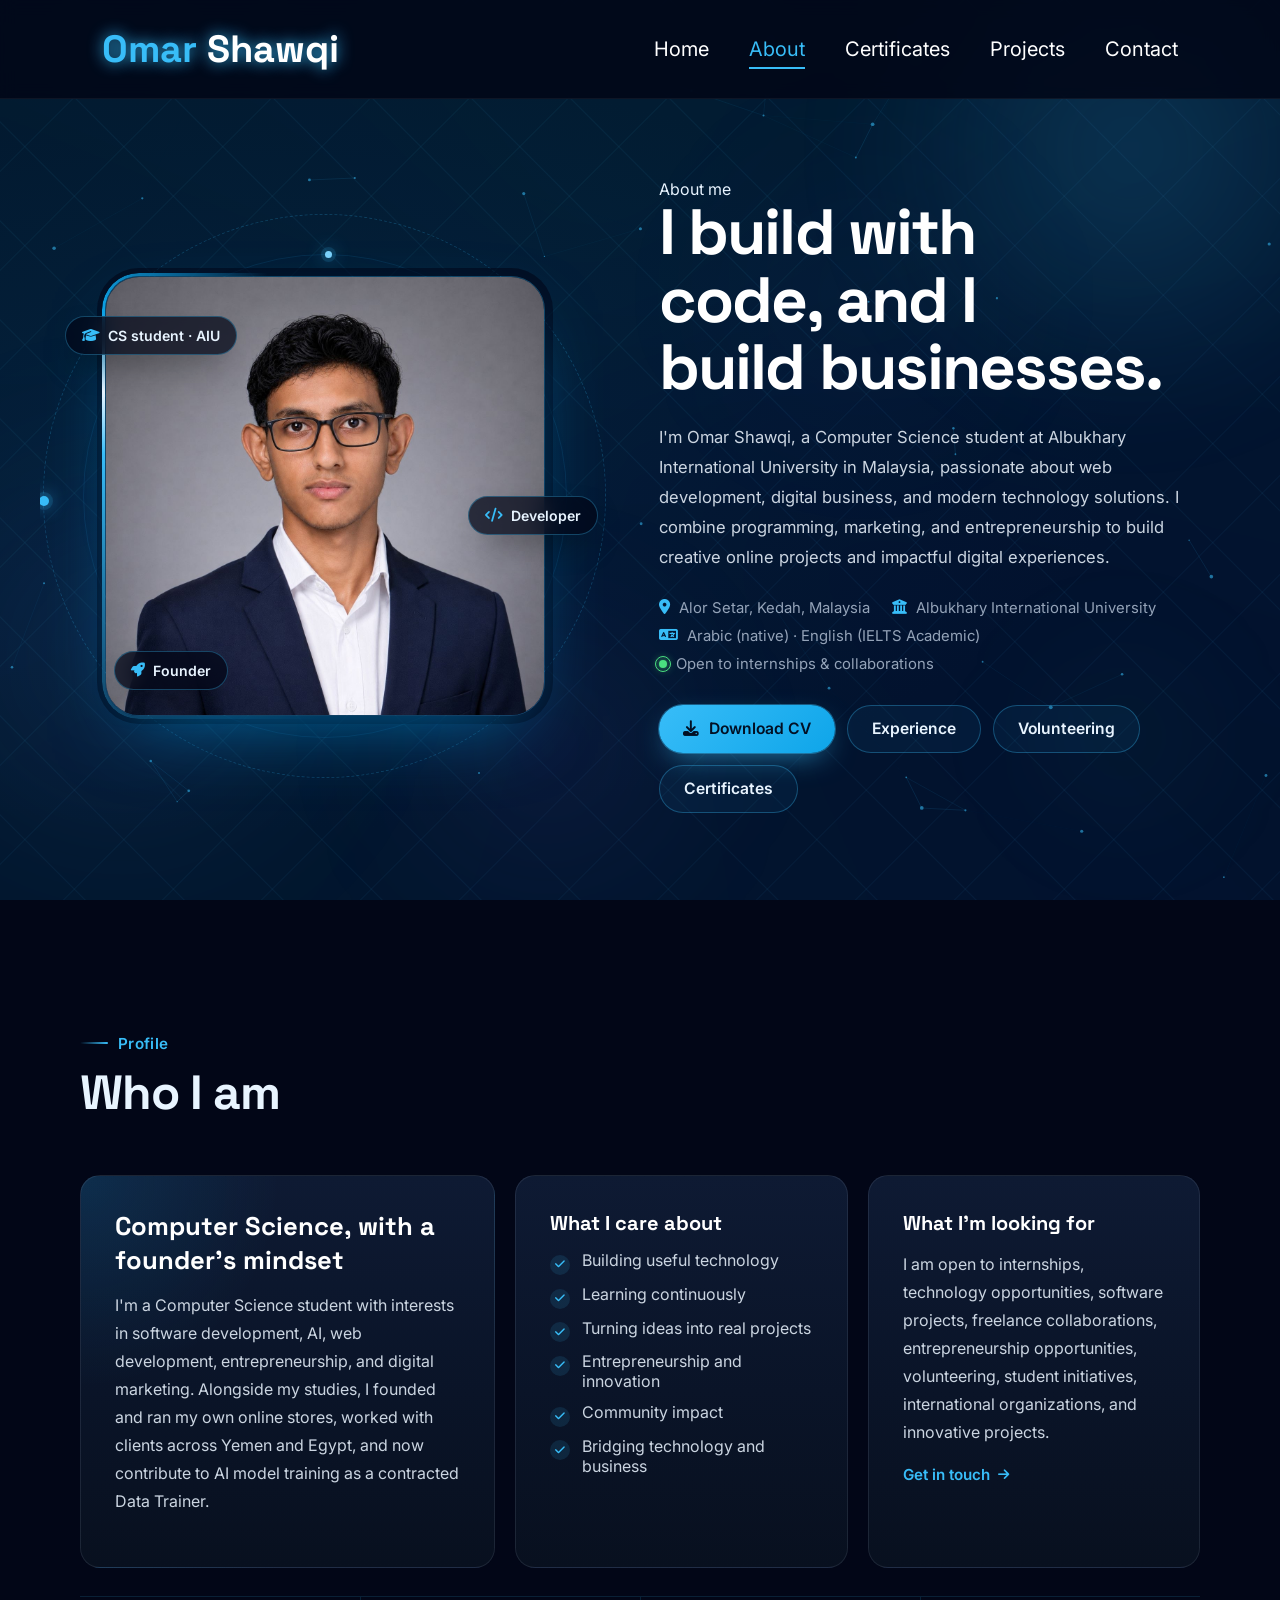
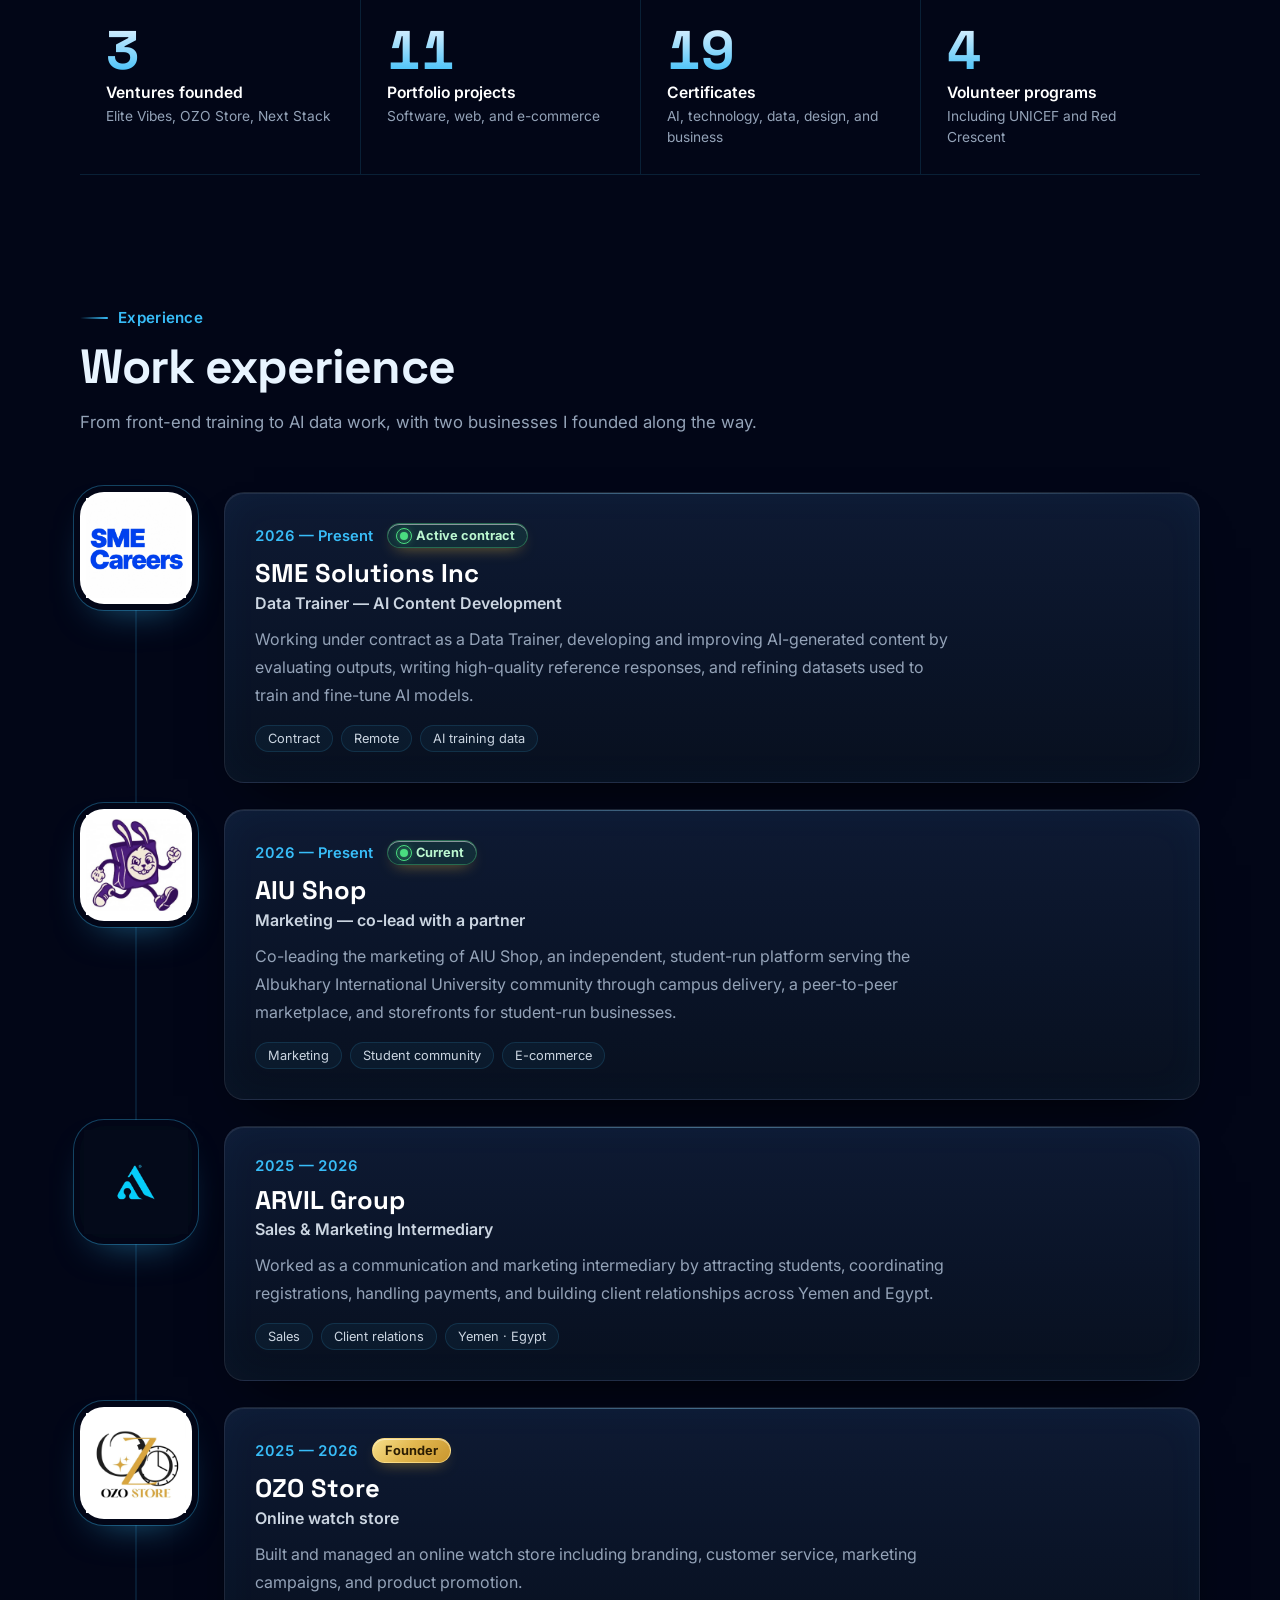
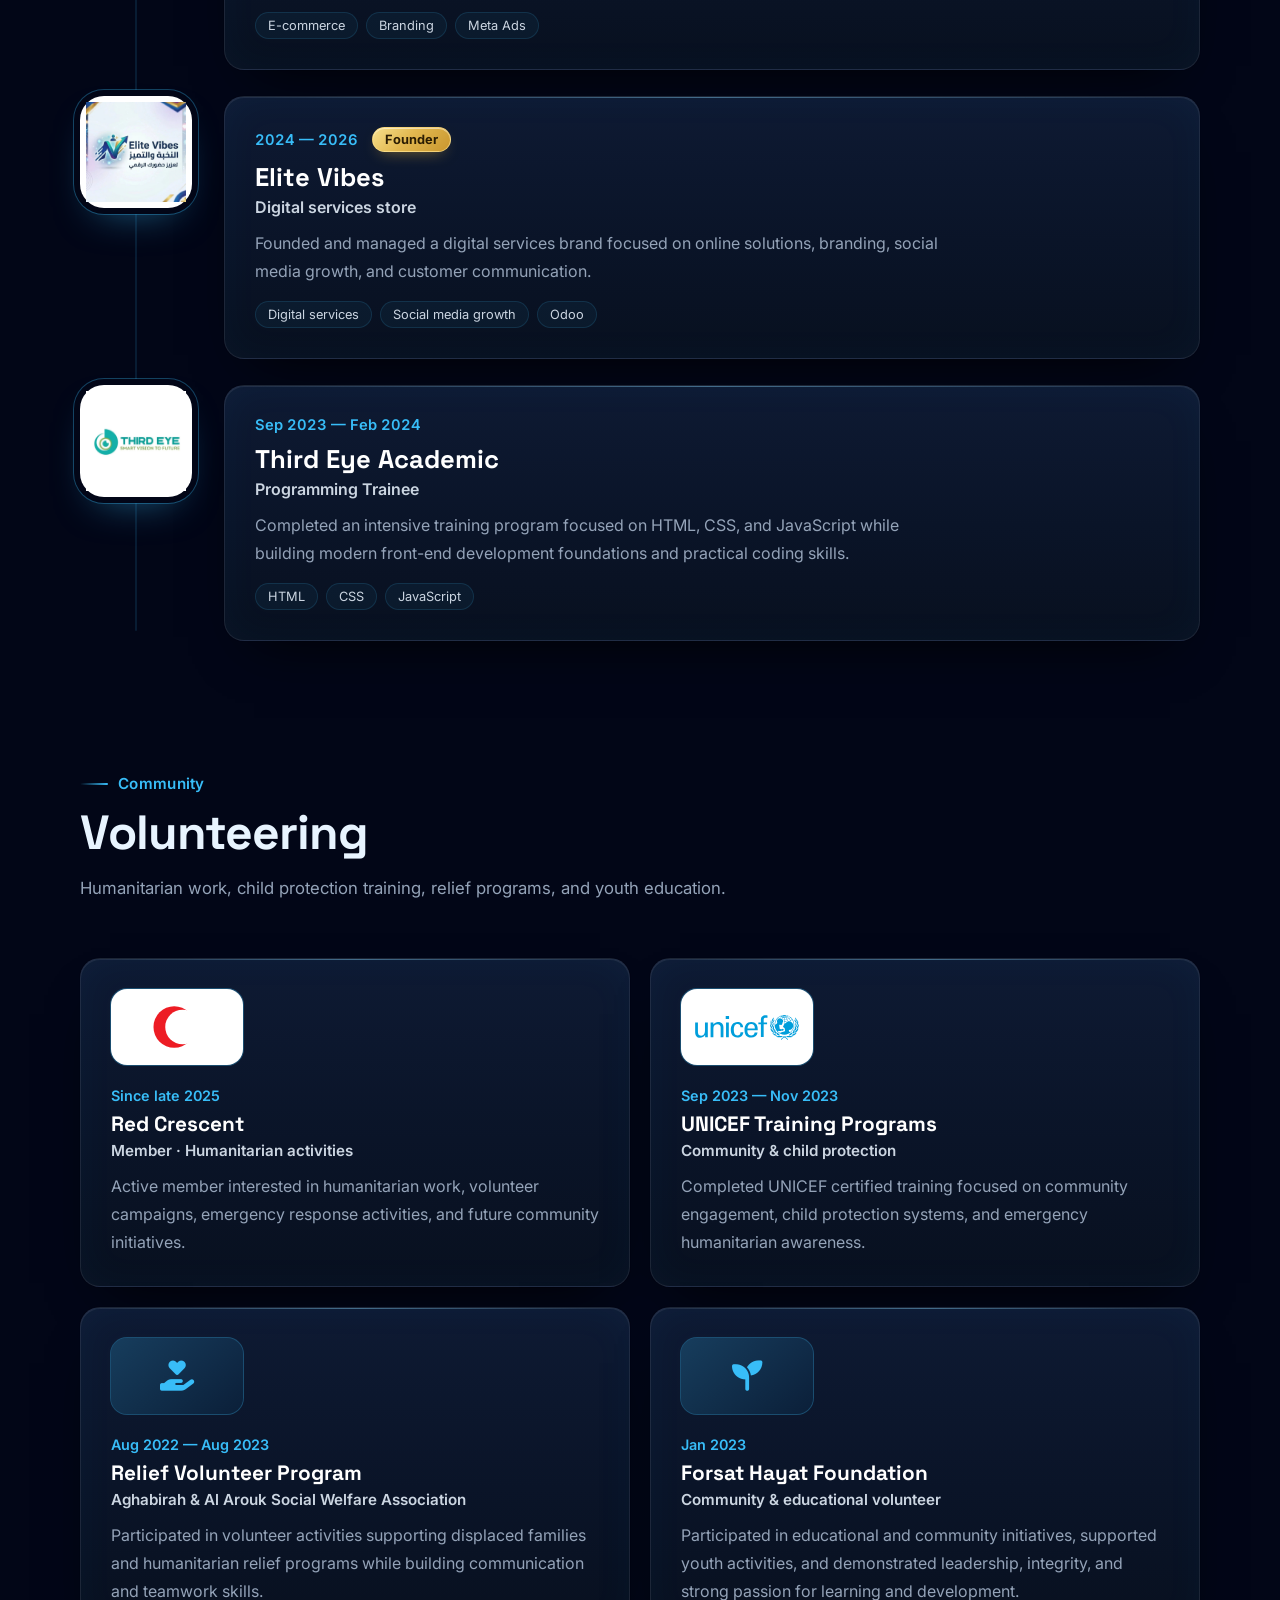
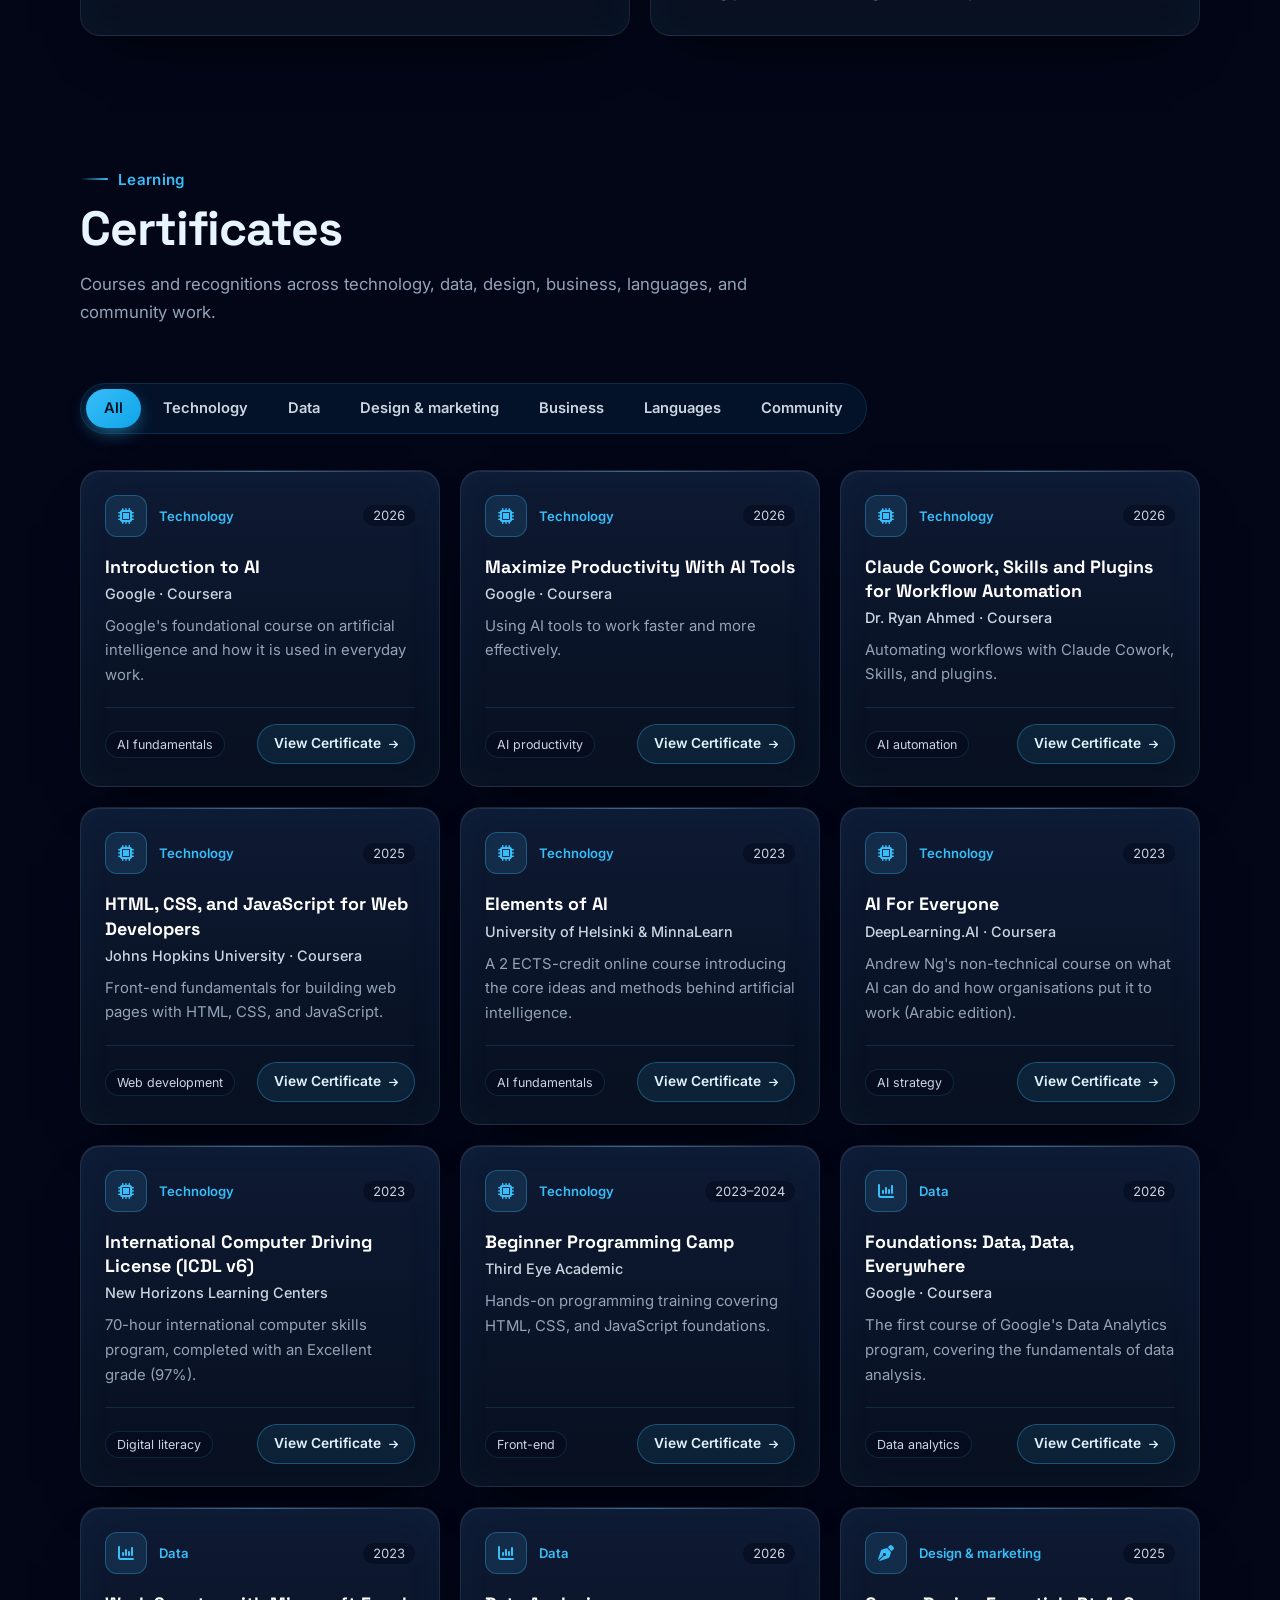
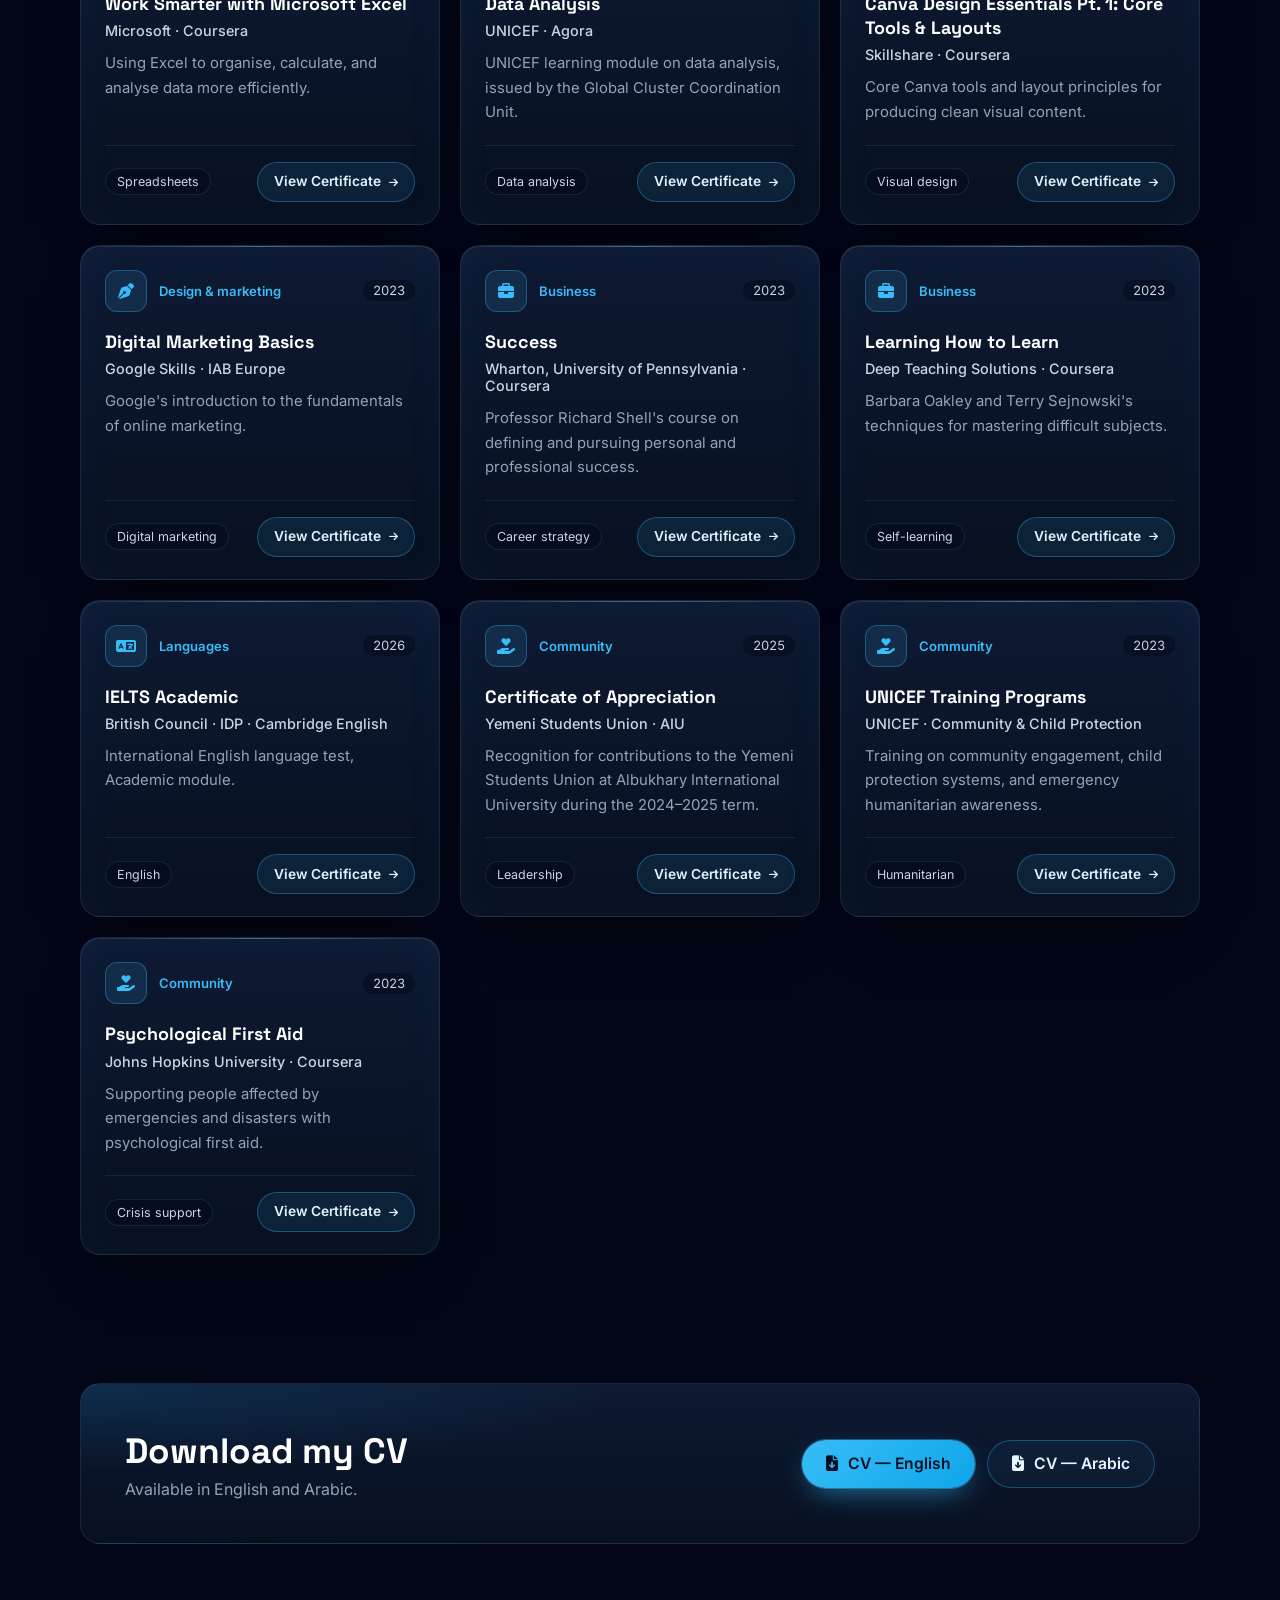
==== commit 2d795a22: "Replace temporary AIU Shop logo with the bunny-bag mascot Co-Authored-By: Claude Opus 5.5 <noreply@a" ====
--- a/about.html
+++ b/about.html
@@ -173,7 +173,7 @@
 
         <!-- AIU Shop -->
         <li class="xp-item" data-reveal>
-            <div class="xp-logo xp-logo--full"><img src="images/logos/aiu-shop-logo.svg" alt="AIU Shop logo" loading="lazy"></div>
+            <div class="xp-logo"><img src="images/logos/aiu-shop-logo.png" alt="AIU Shop logo" loading="lazy"></div>
             <div class="xp-body o-spot">
                 <div class="xp-meta">
                     <time>2026 — Present</time>
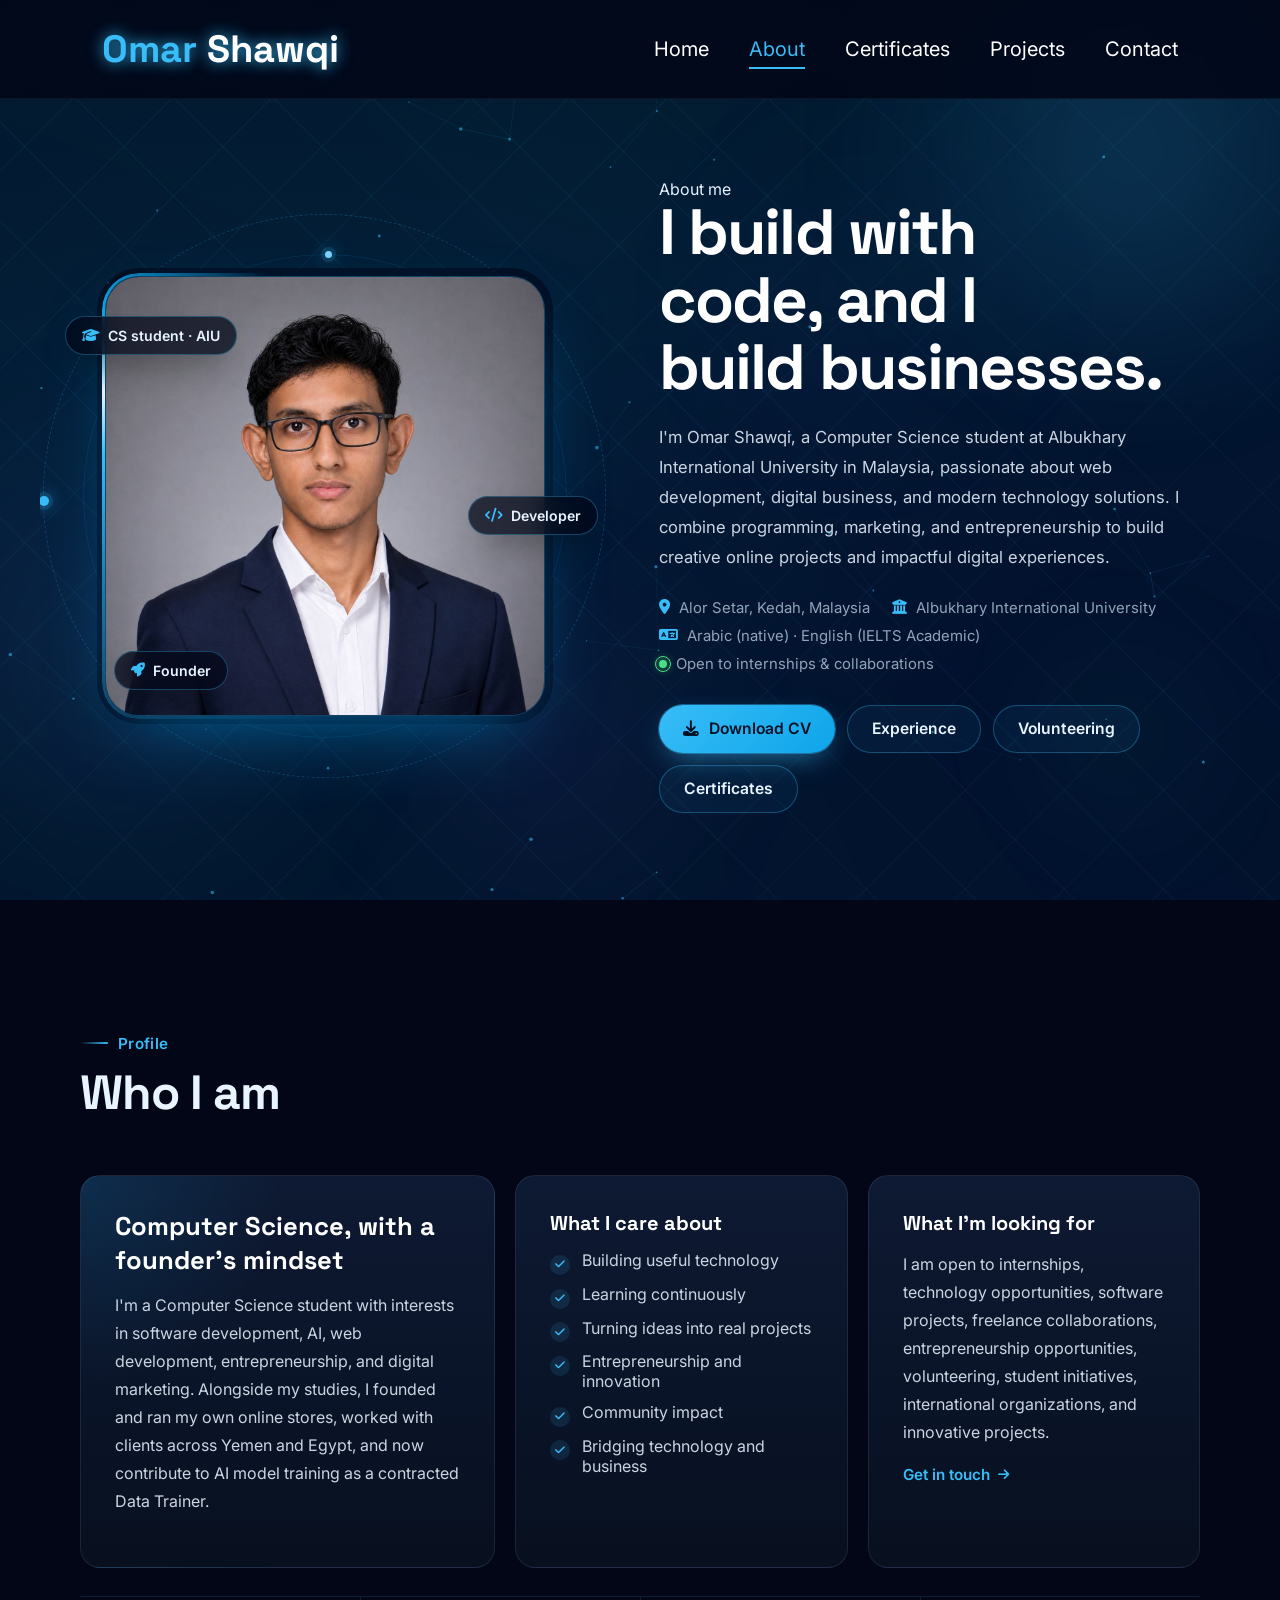
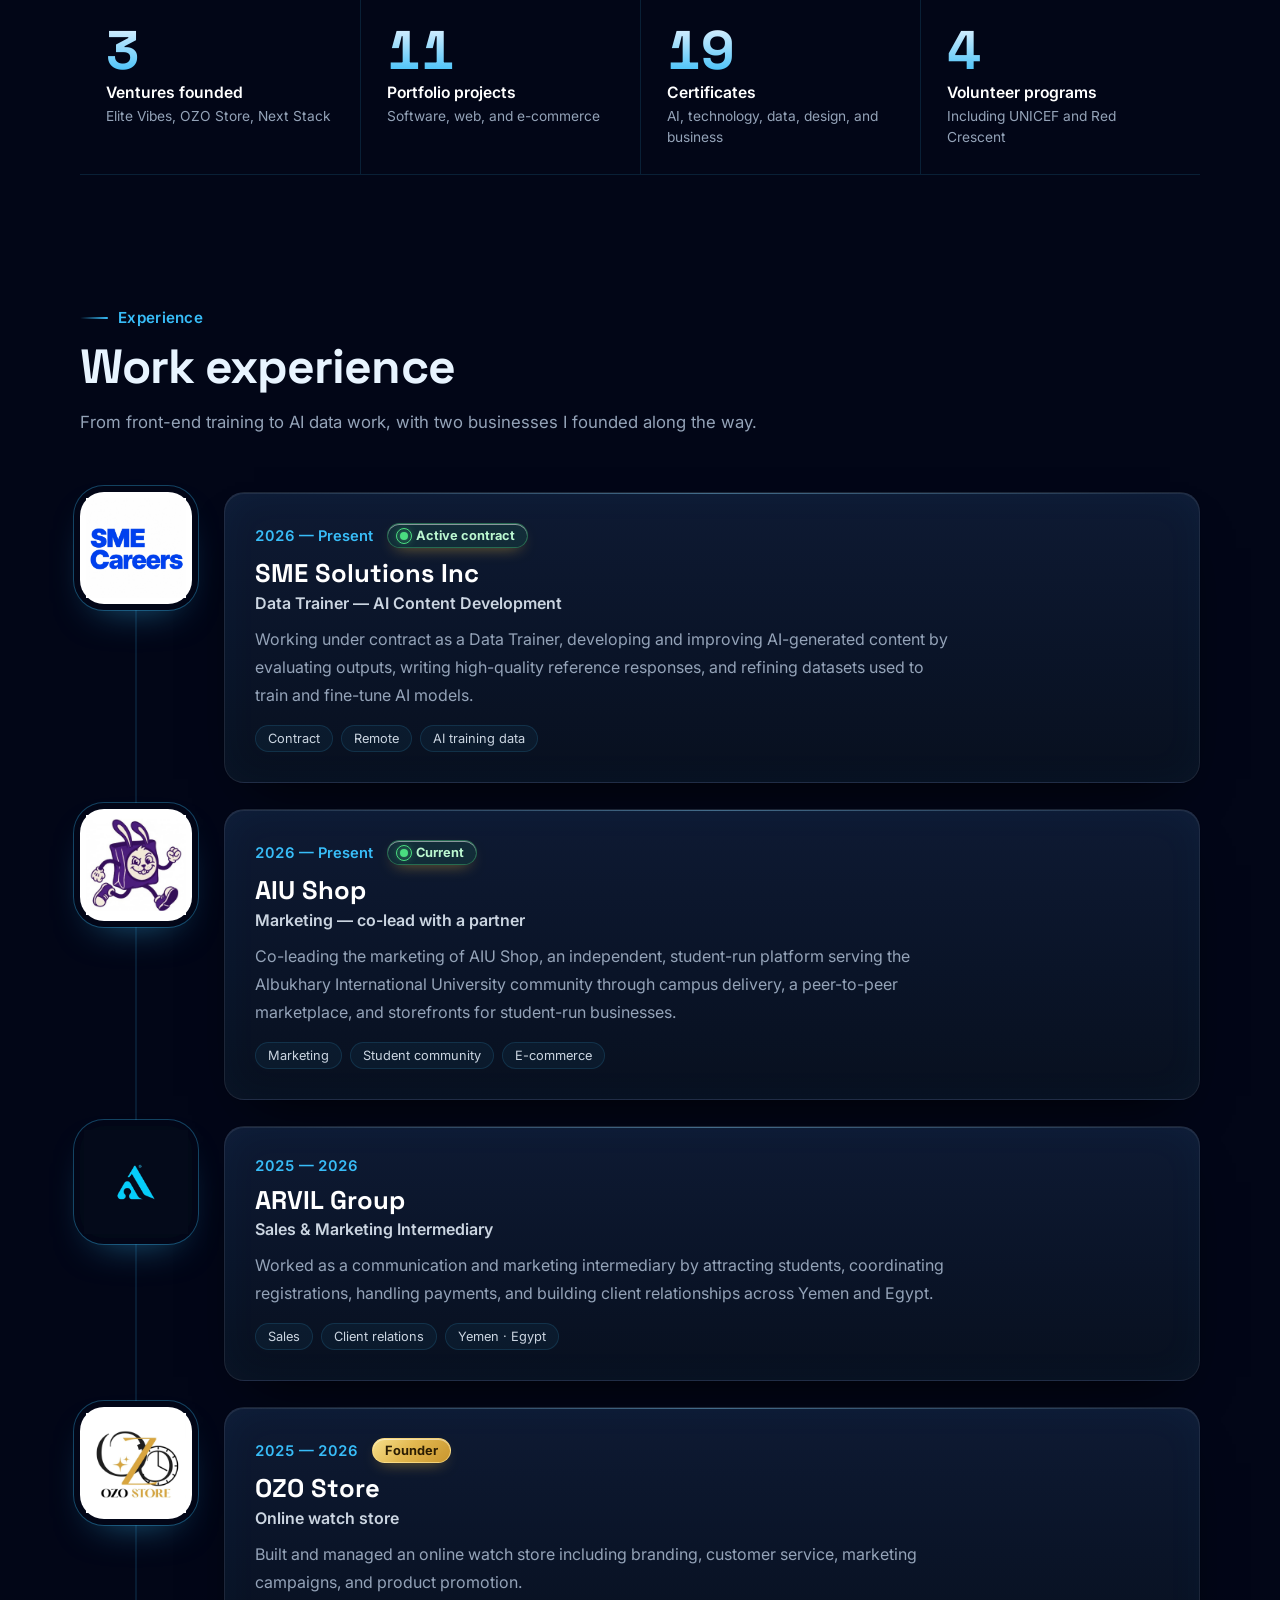
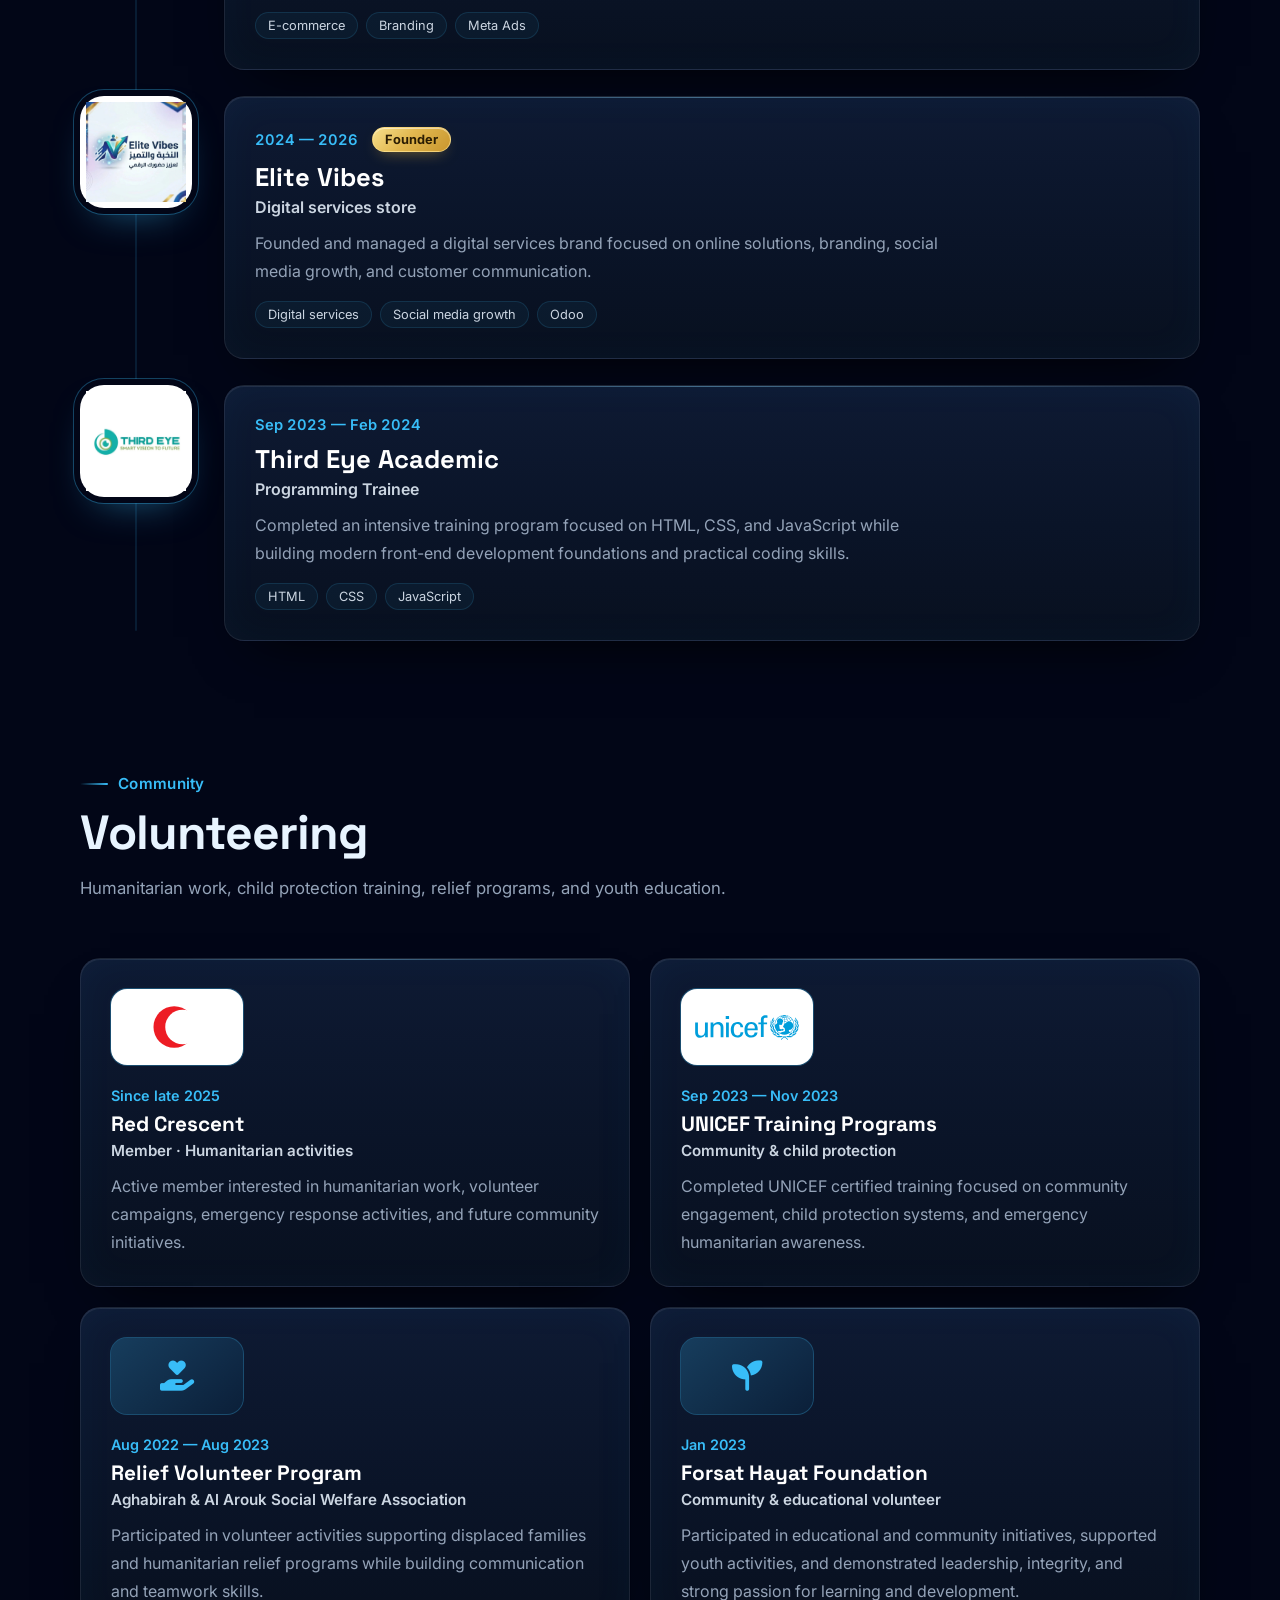
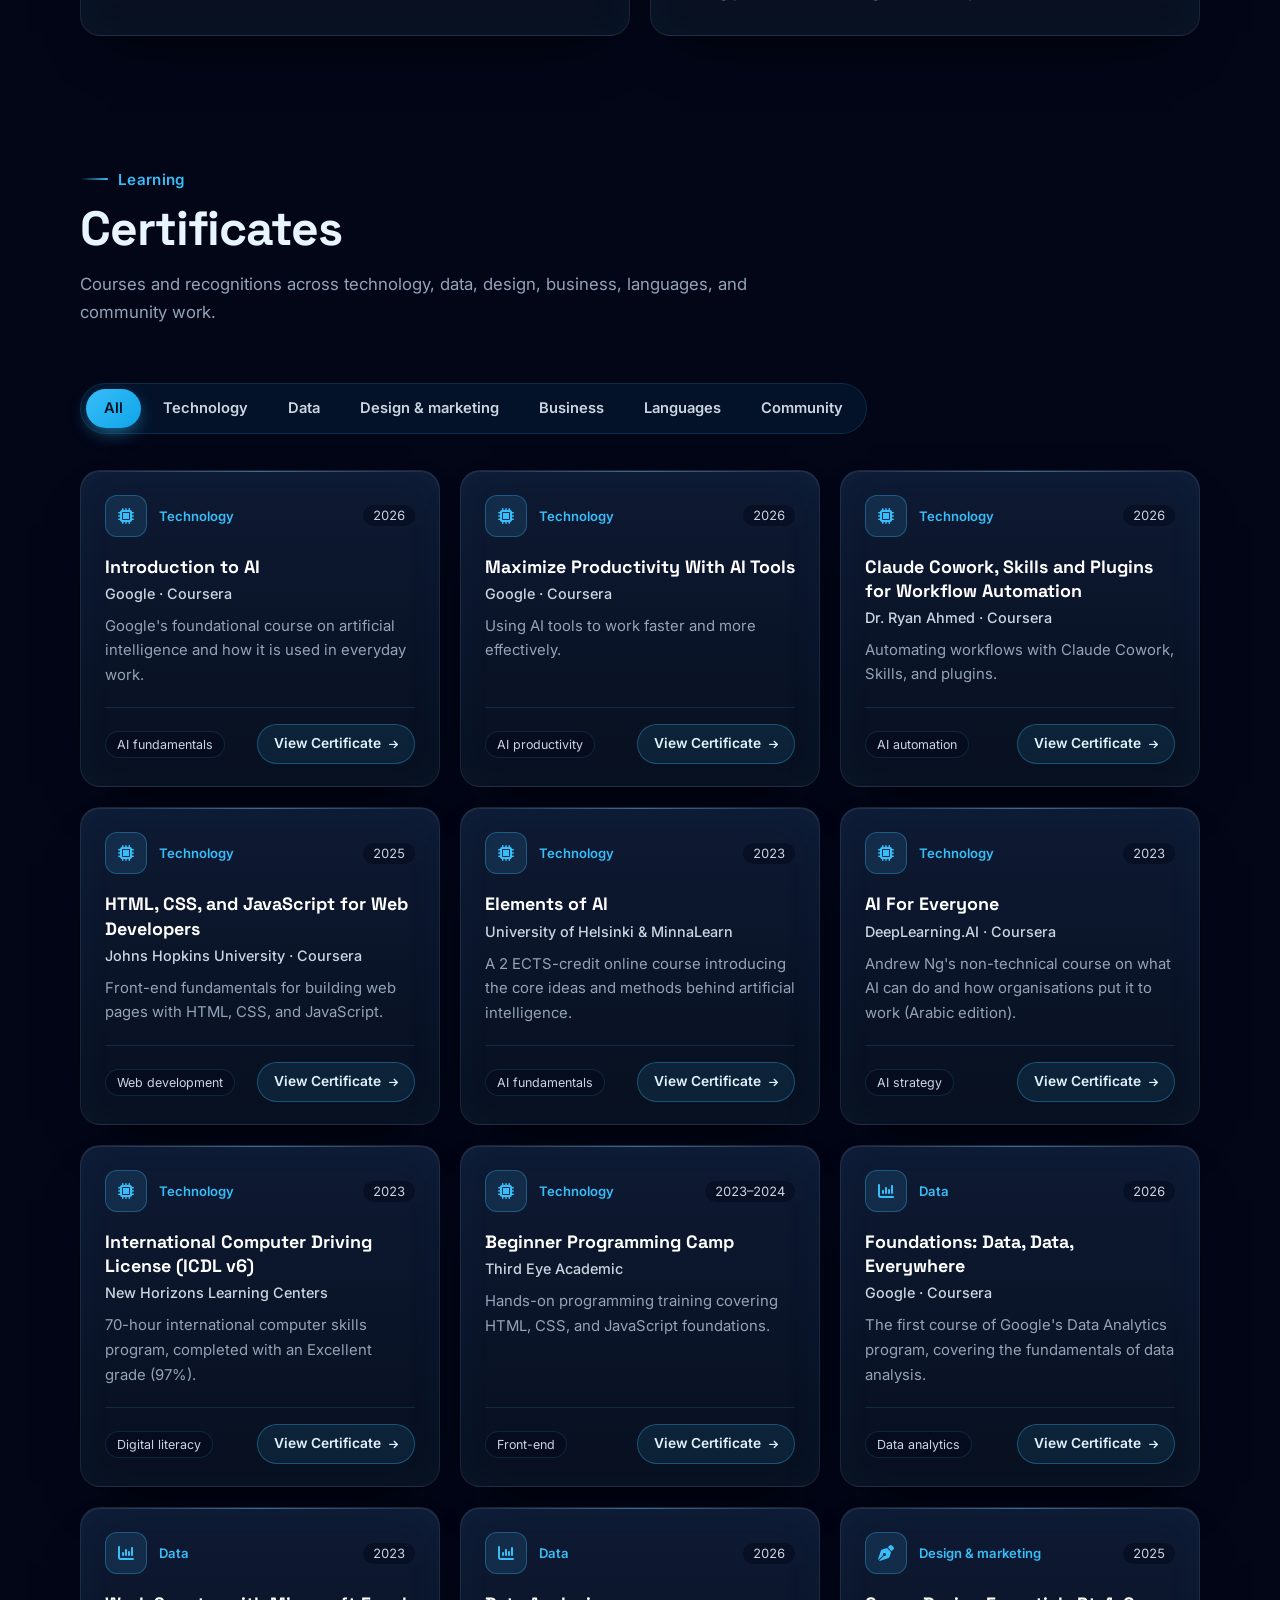
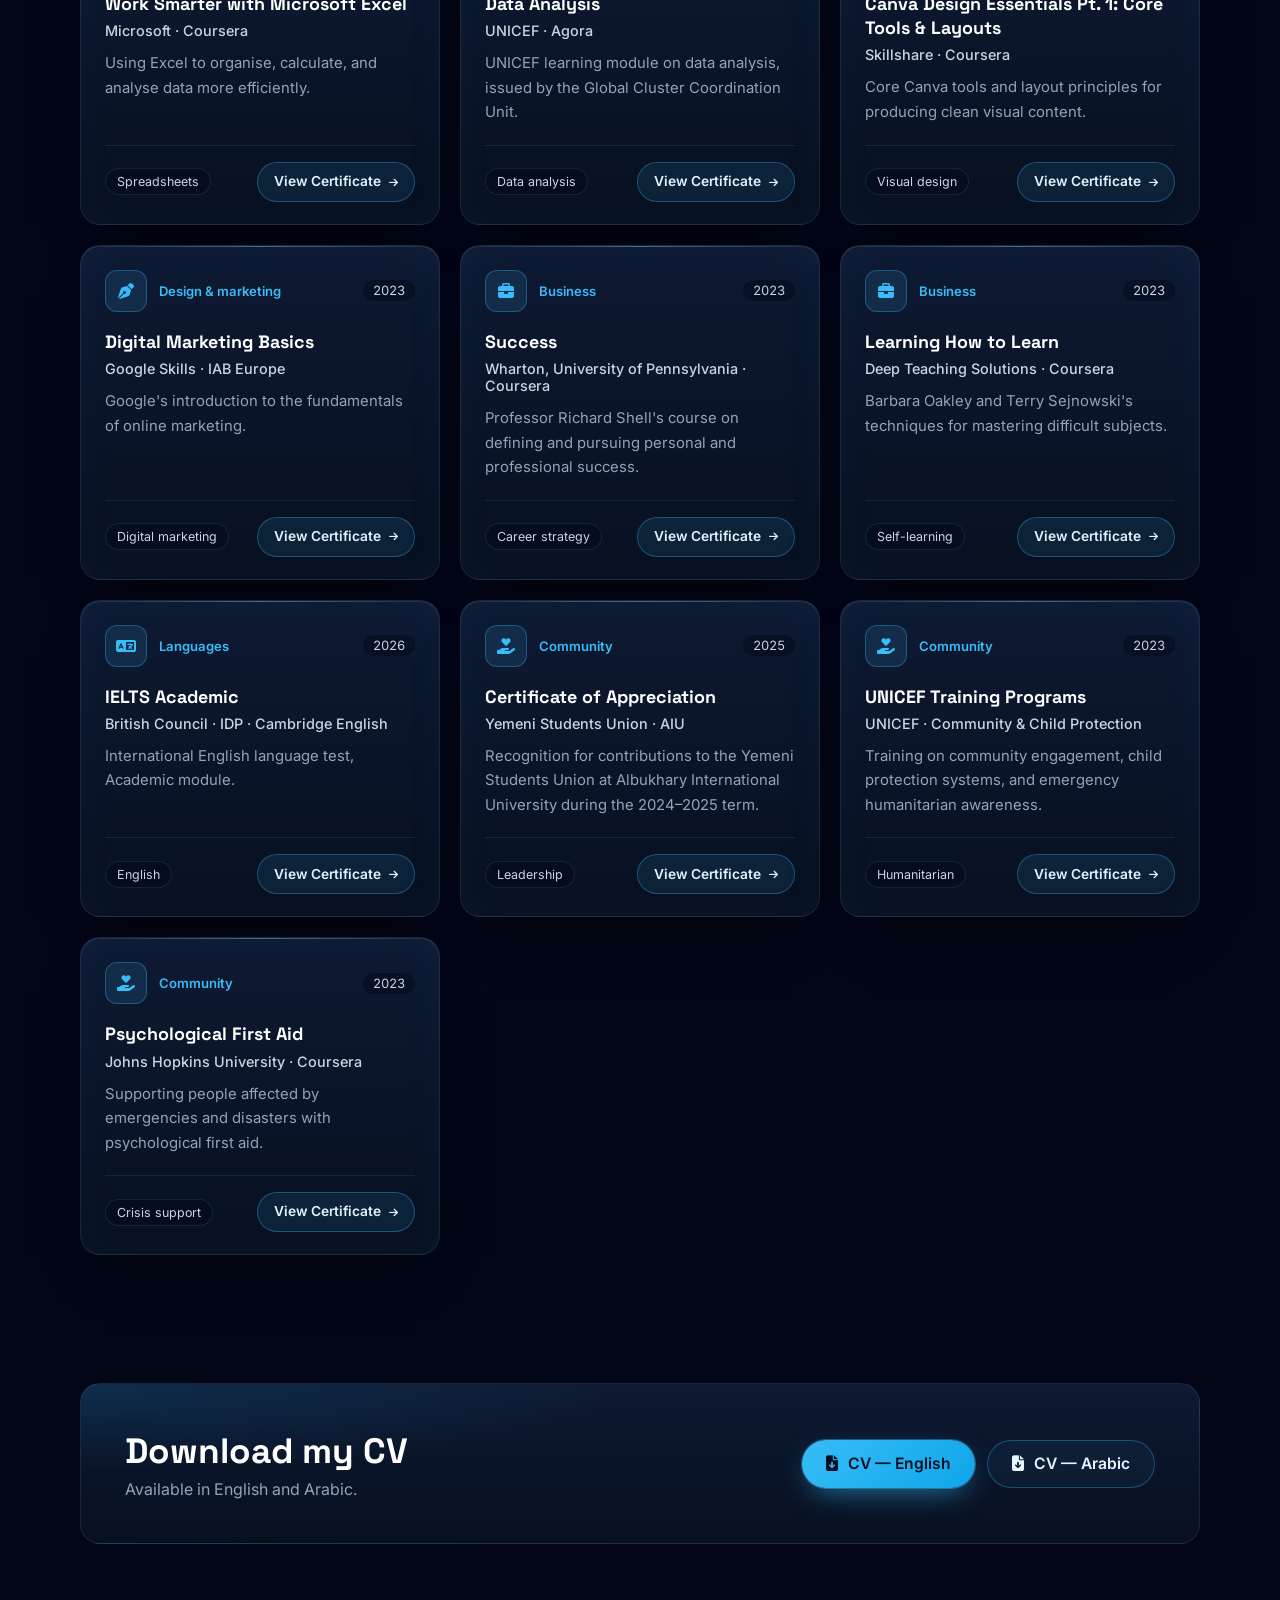
==== commit f31f2b13: "Update AIU Shop cover to the mascot logo and bust image cache Co-Authored-By: Claude Opus 5.5 <norep" ====
--- a/about.html
+++ b/about.html
@@ -173,7 +173,7 @@
 
         <!-- AIU Shop -->
         <li class="xp-item" data-reveal>
-            <div class="xp-logo"><img src="images/logos/aiu-shop-logo.png" alt="AIU Shop logo" loading="lazy"></div>
+            <div class="xp-logo"><img src="images/logos/aiu-shop-logo.png?v=2" alt="AIU Shop logo" loading="lazy"></div>
             <div class="xp-body o-spot">
                 <div class="xp-meta">
                     <time>2026 — Present</time>
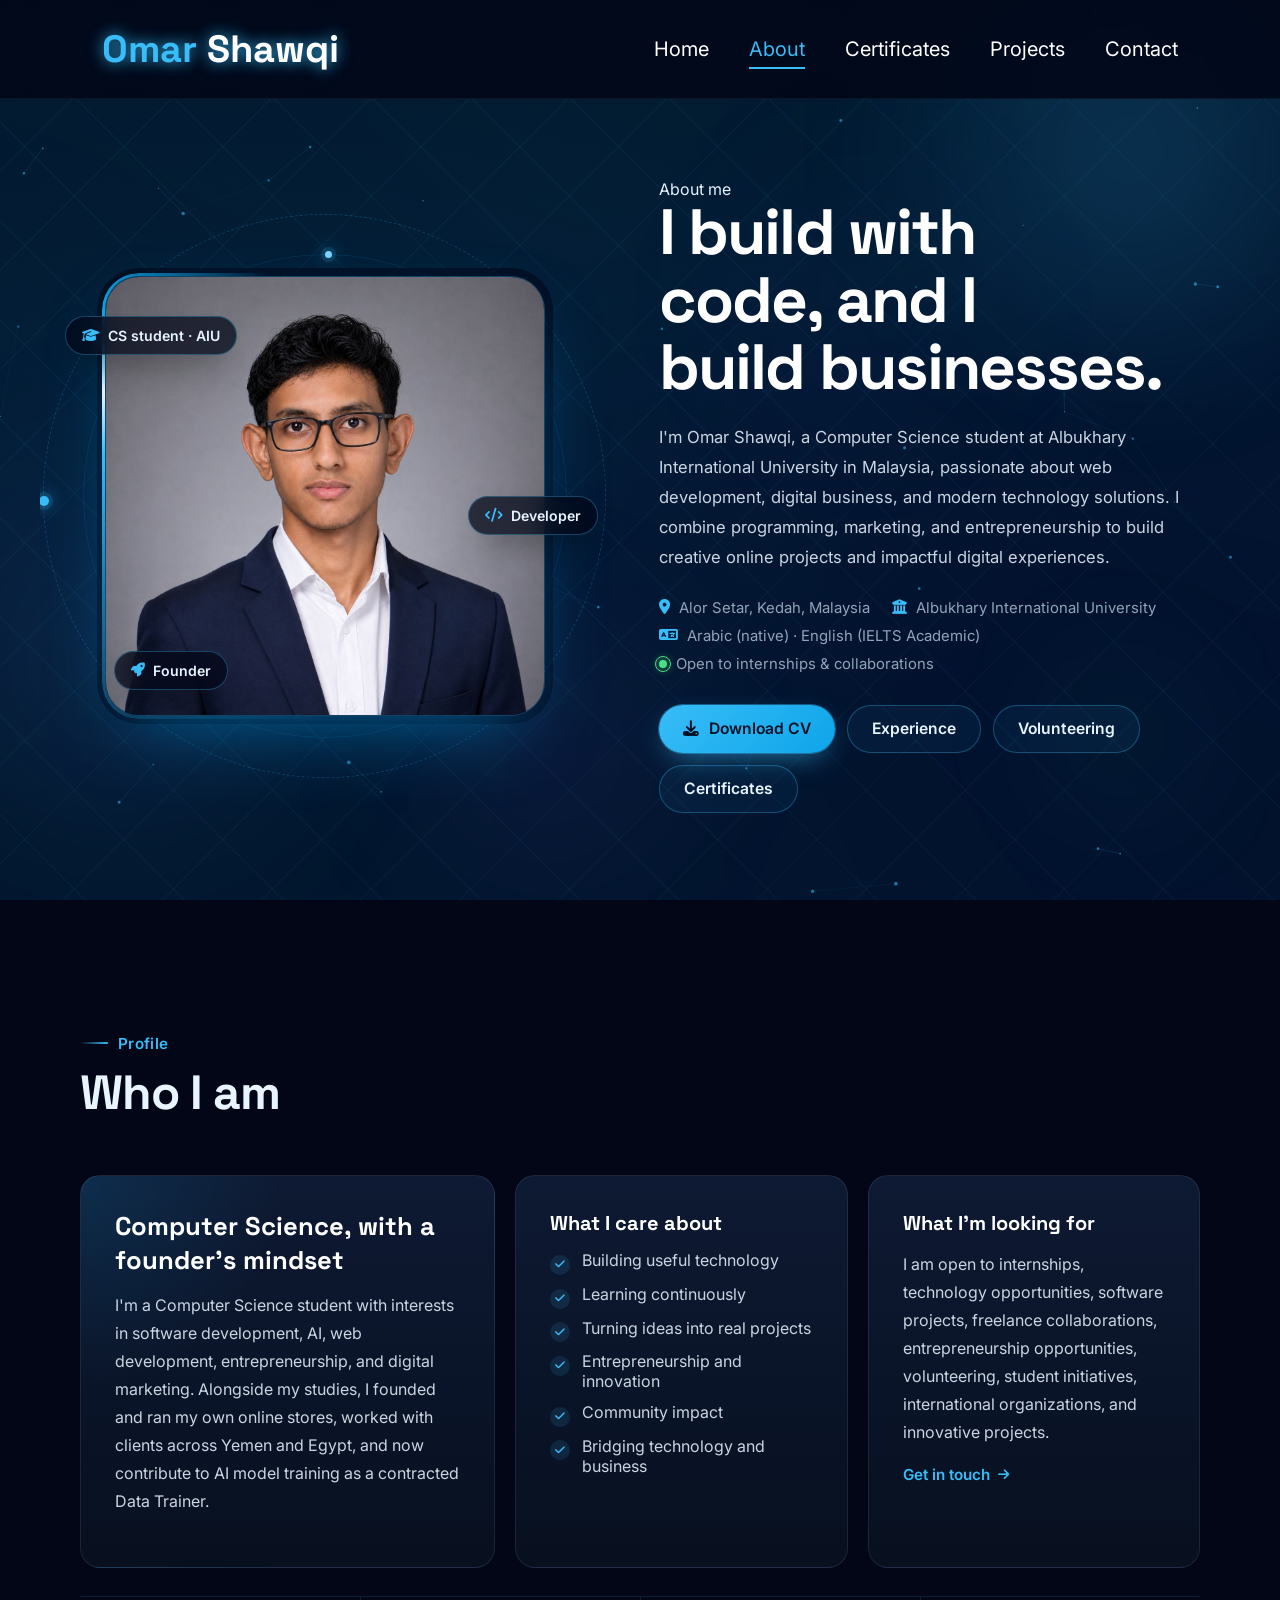
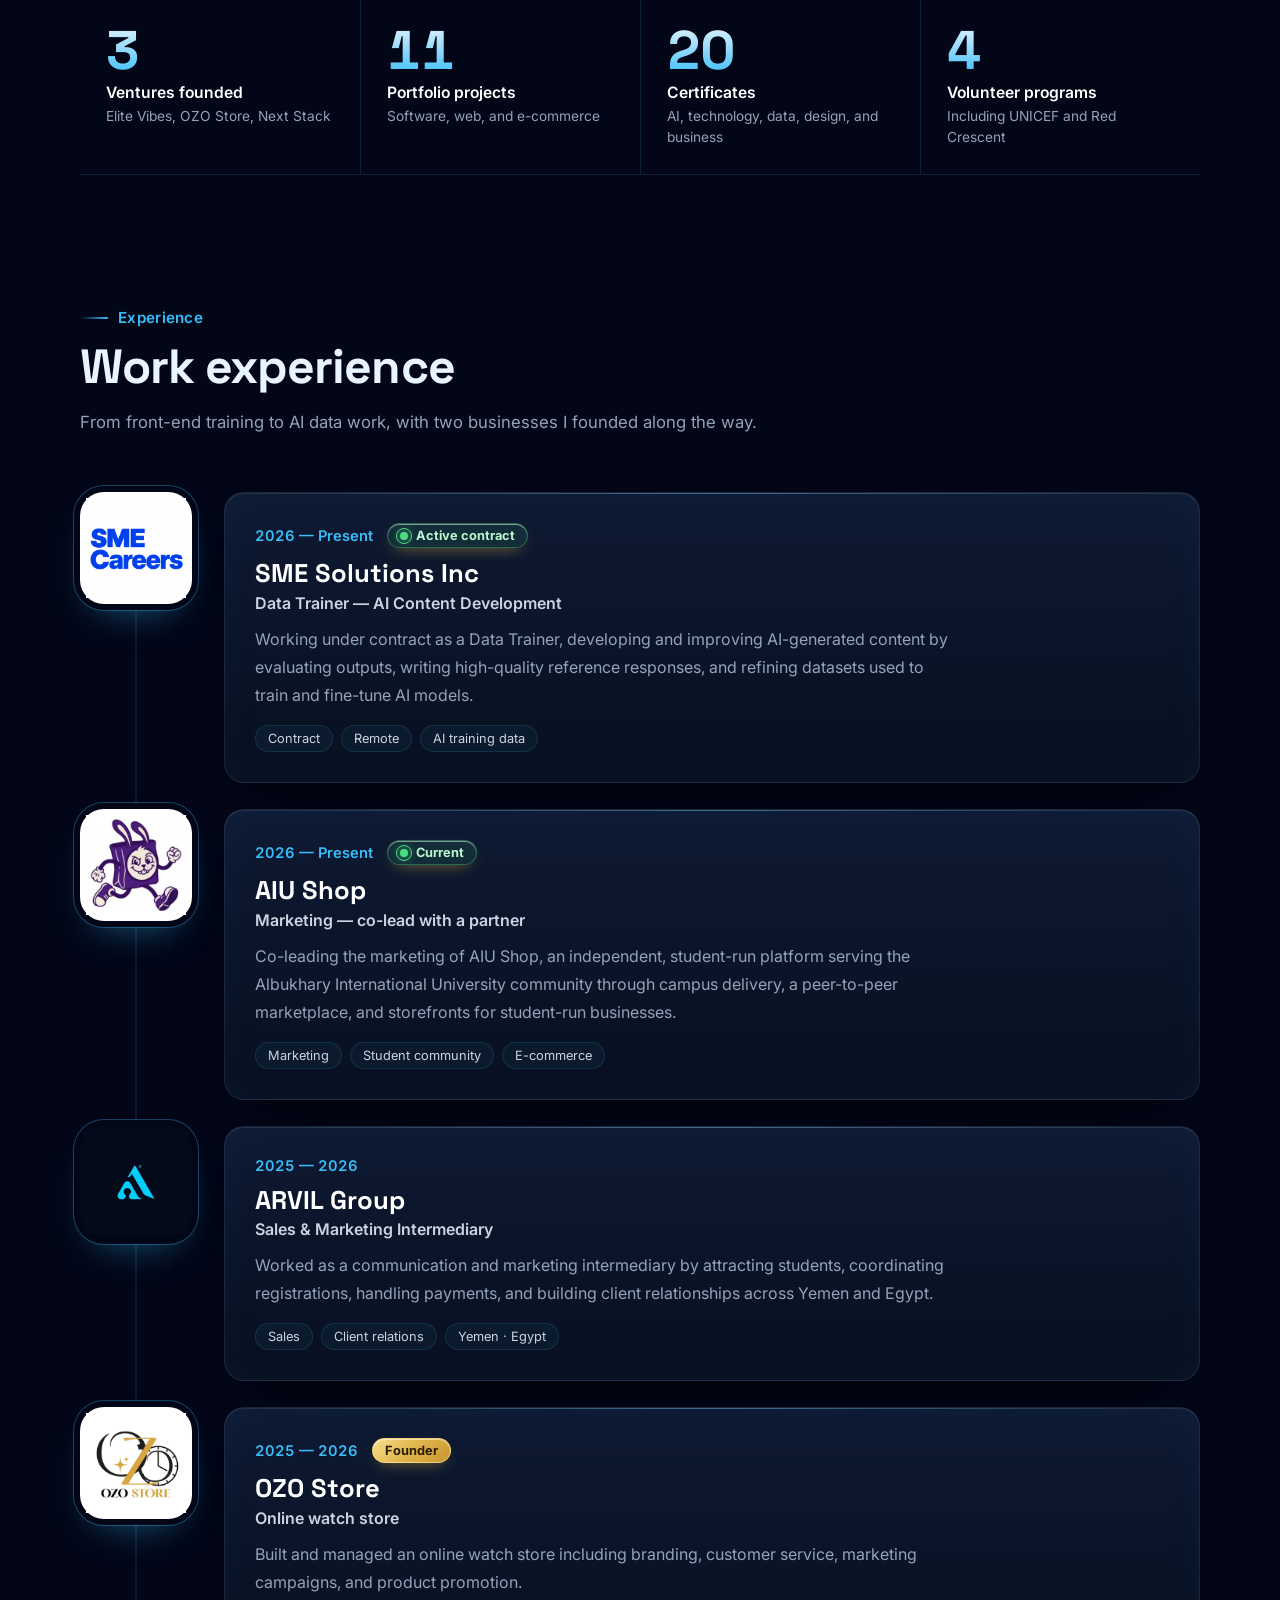
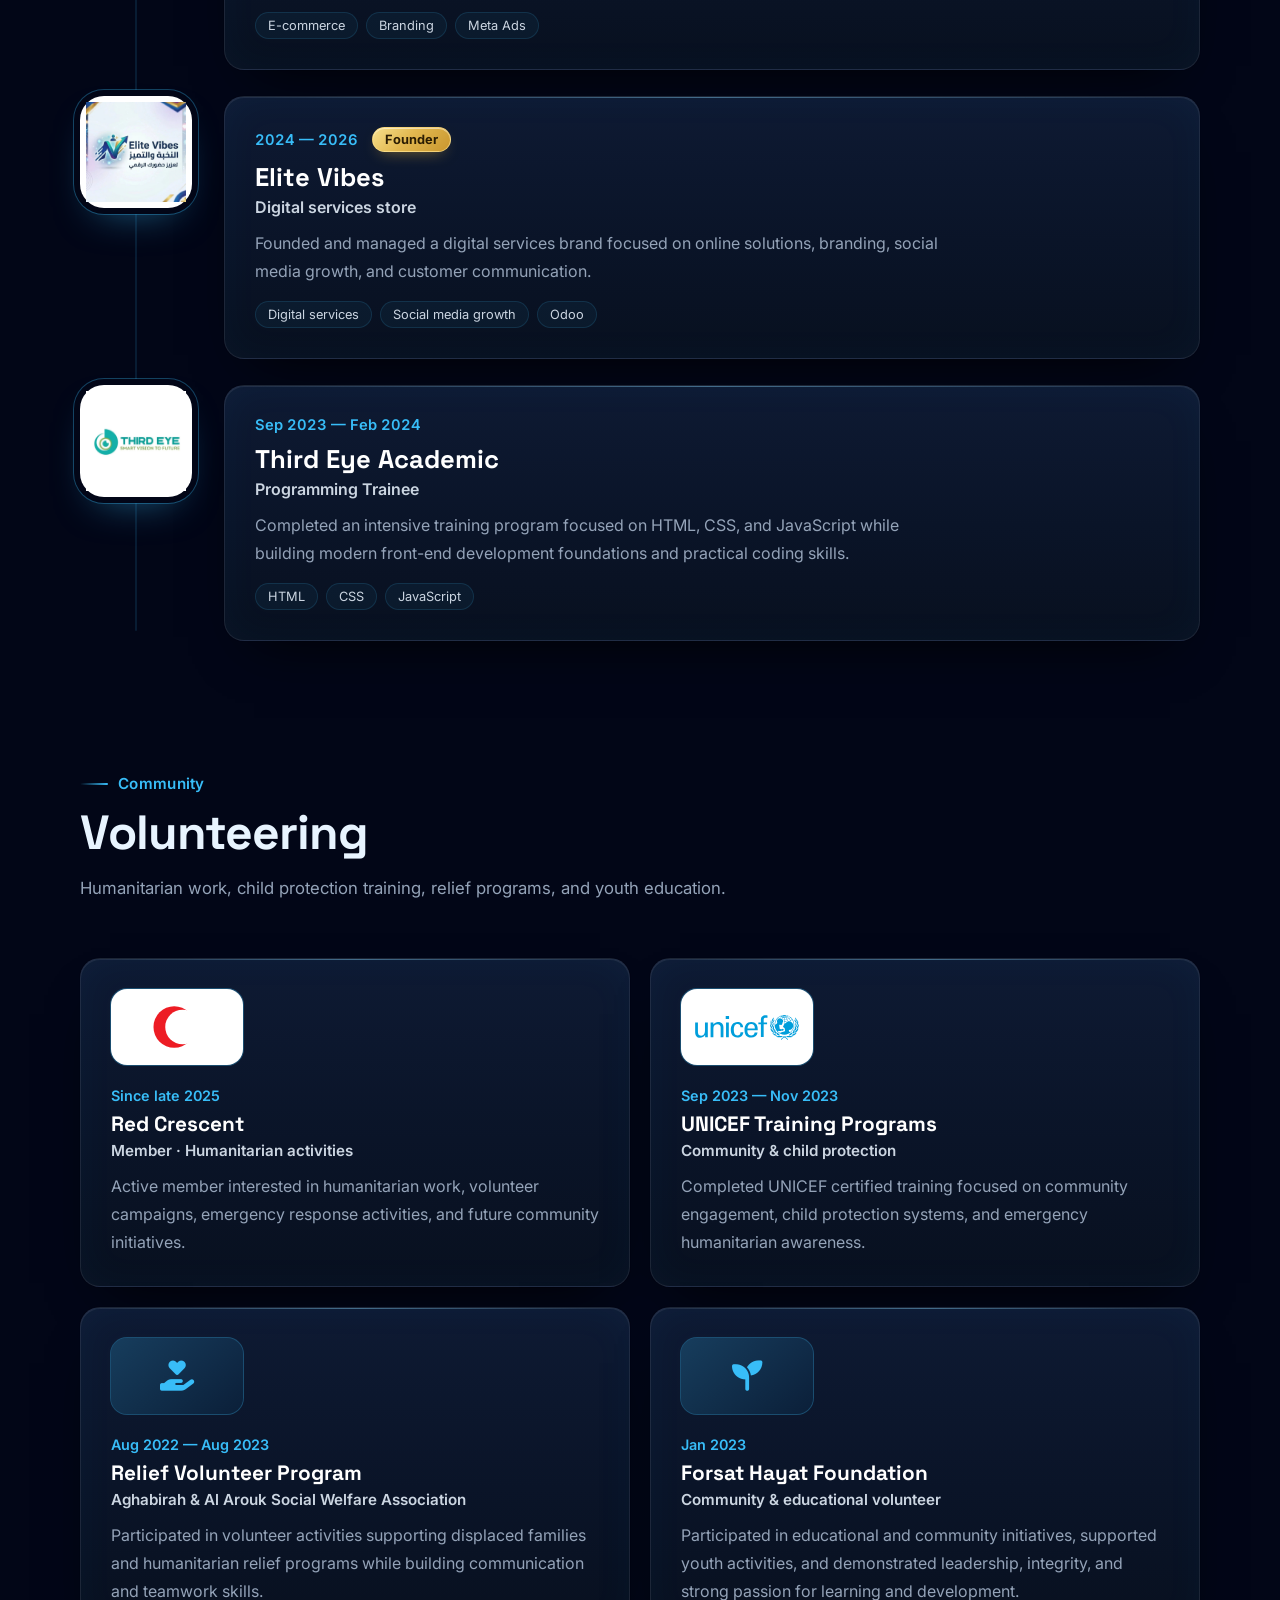
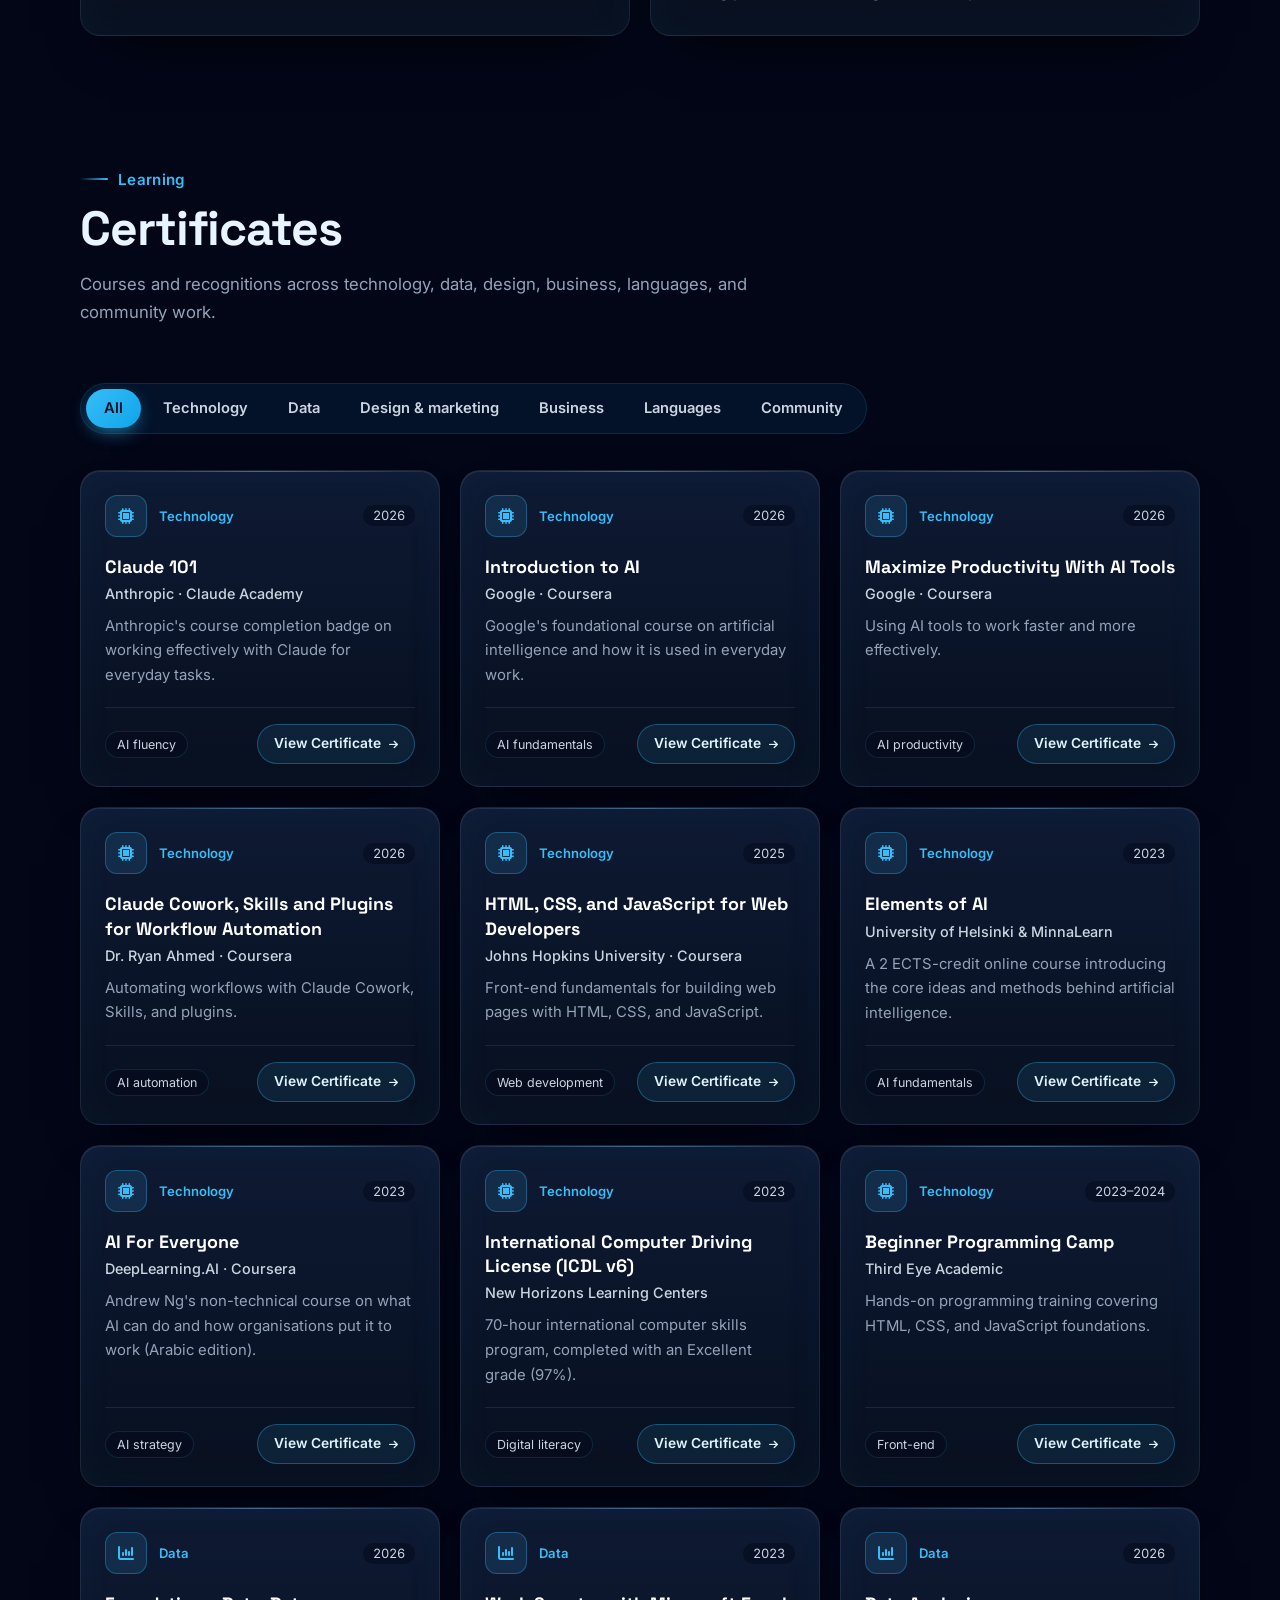
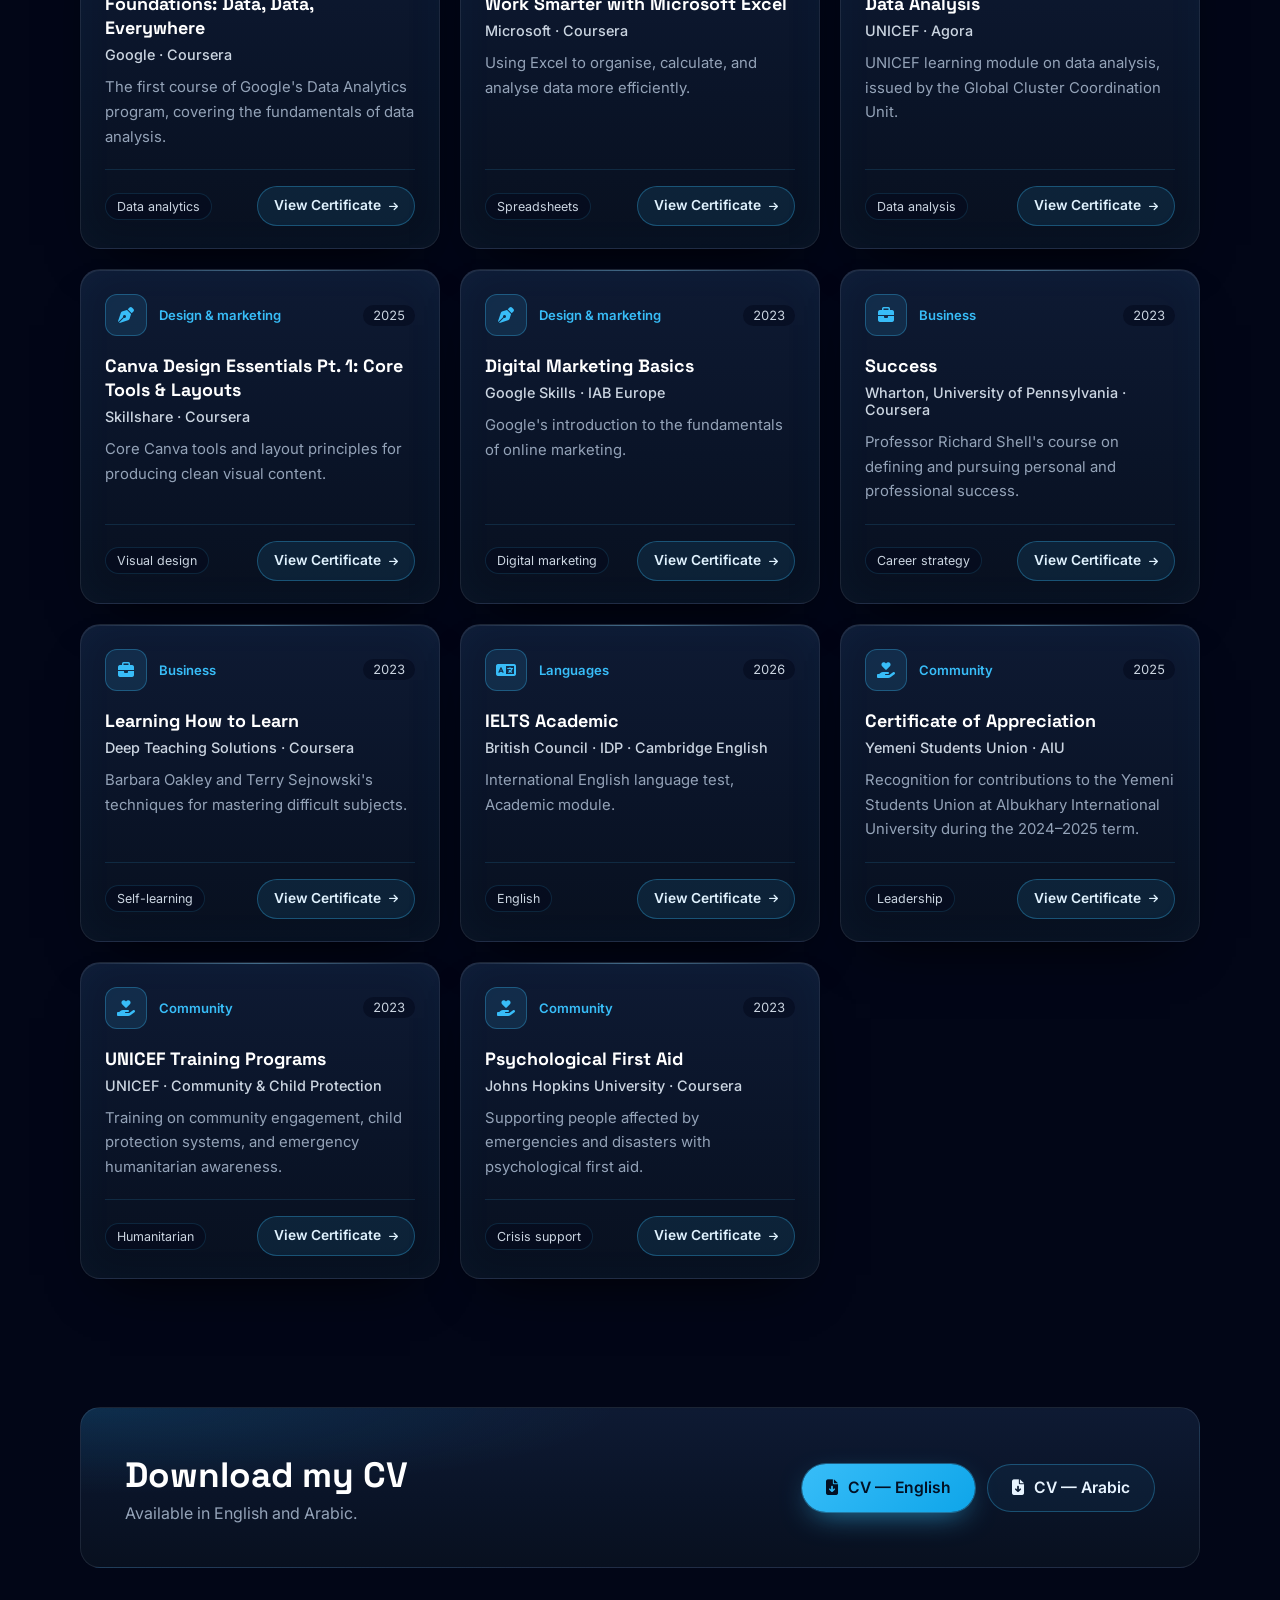
==== commit 28a6898f: "Add Claude 101 certificate from Claude Academy - New Technology certificate: Claude 101 (Anthropic ·" ====
--- a/about.html
+++ b/about.html
@@ -137,7 +137,7 @@
     <dl class="ab-stats" data-reveal-group>
         <div class="ab-stat"><dt>Ventures founded</dt><dd data-count="3">3</dd><span>Elite Vibes, OZO Store, Next Stack</span></div>
         <div class="ab-stat"><dt>Portfolio projects</dt><dd data-count="11">11</dd><span>Software, web, and e-commerce</span></div>
-        <div class="ab-stat"><dt>Certificates</dt><dd data-count="19">19</dd><span>AI, technology, data, design, and business</span></div>
+        <div class="ab-stat"><dt>Certificates</dt><dd data-count="20">20</dd><span>AI, technology, data, design, and business</span></div>
         <div class="ab-stat"><dt>Volunteer programs</dt><dd data-count="4">4</dd><span>Including UNICEF and Red Crescent</span></div>
     </dl>
 
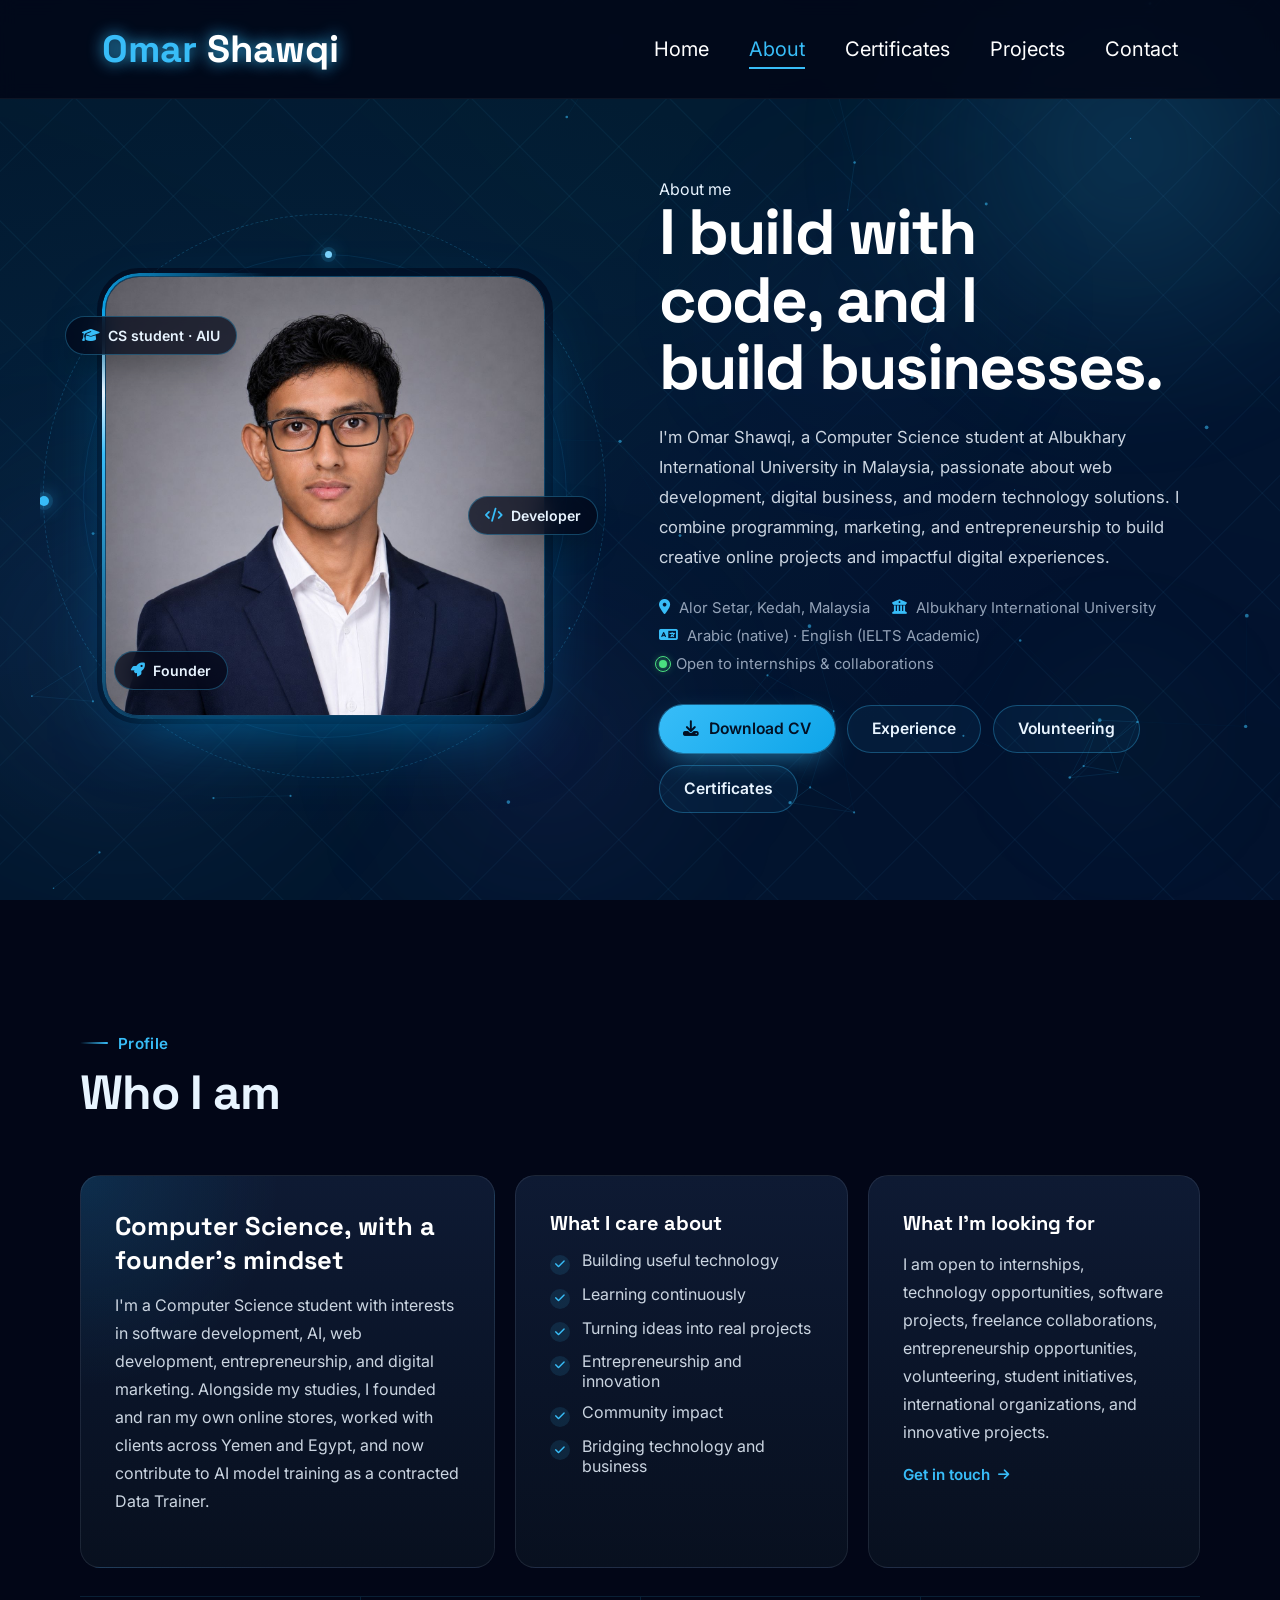
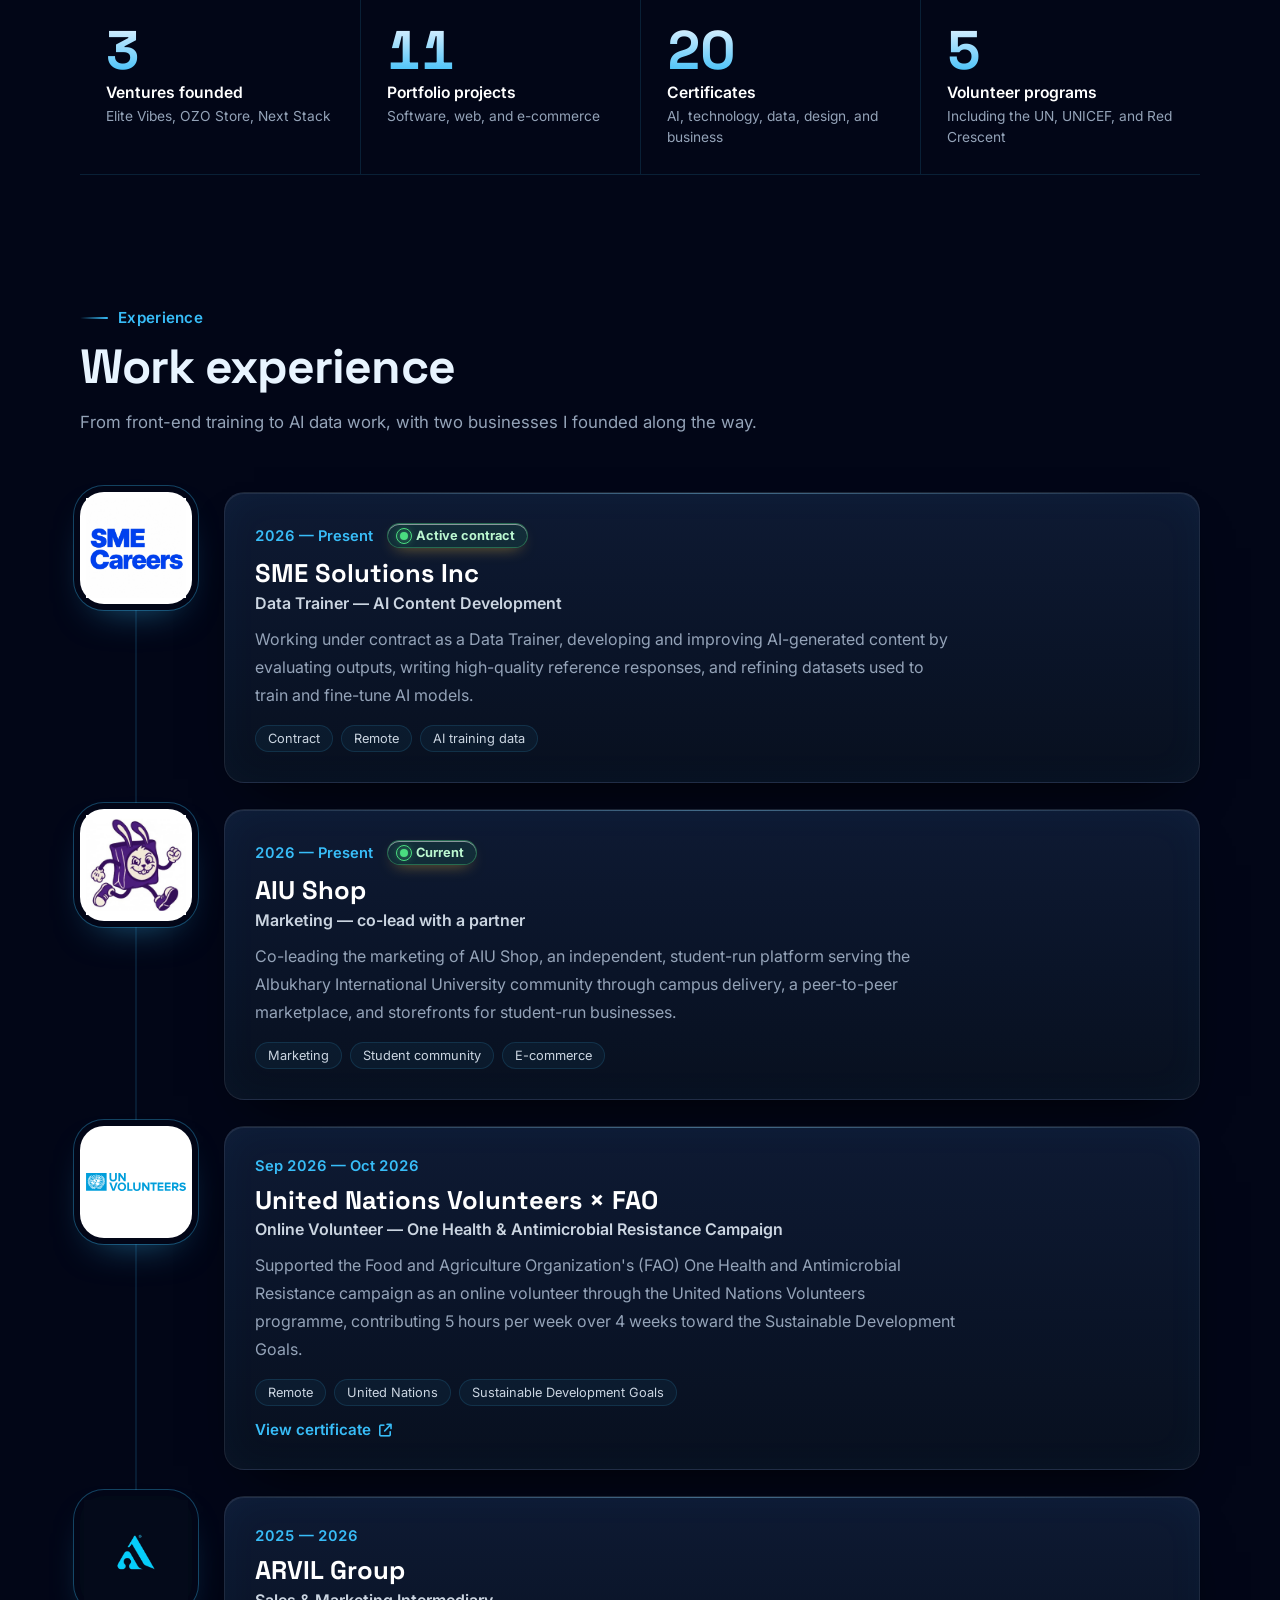
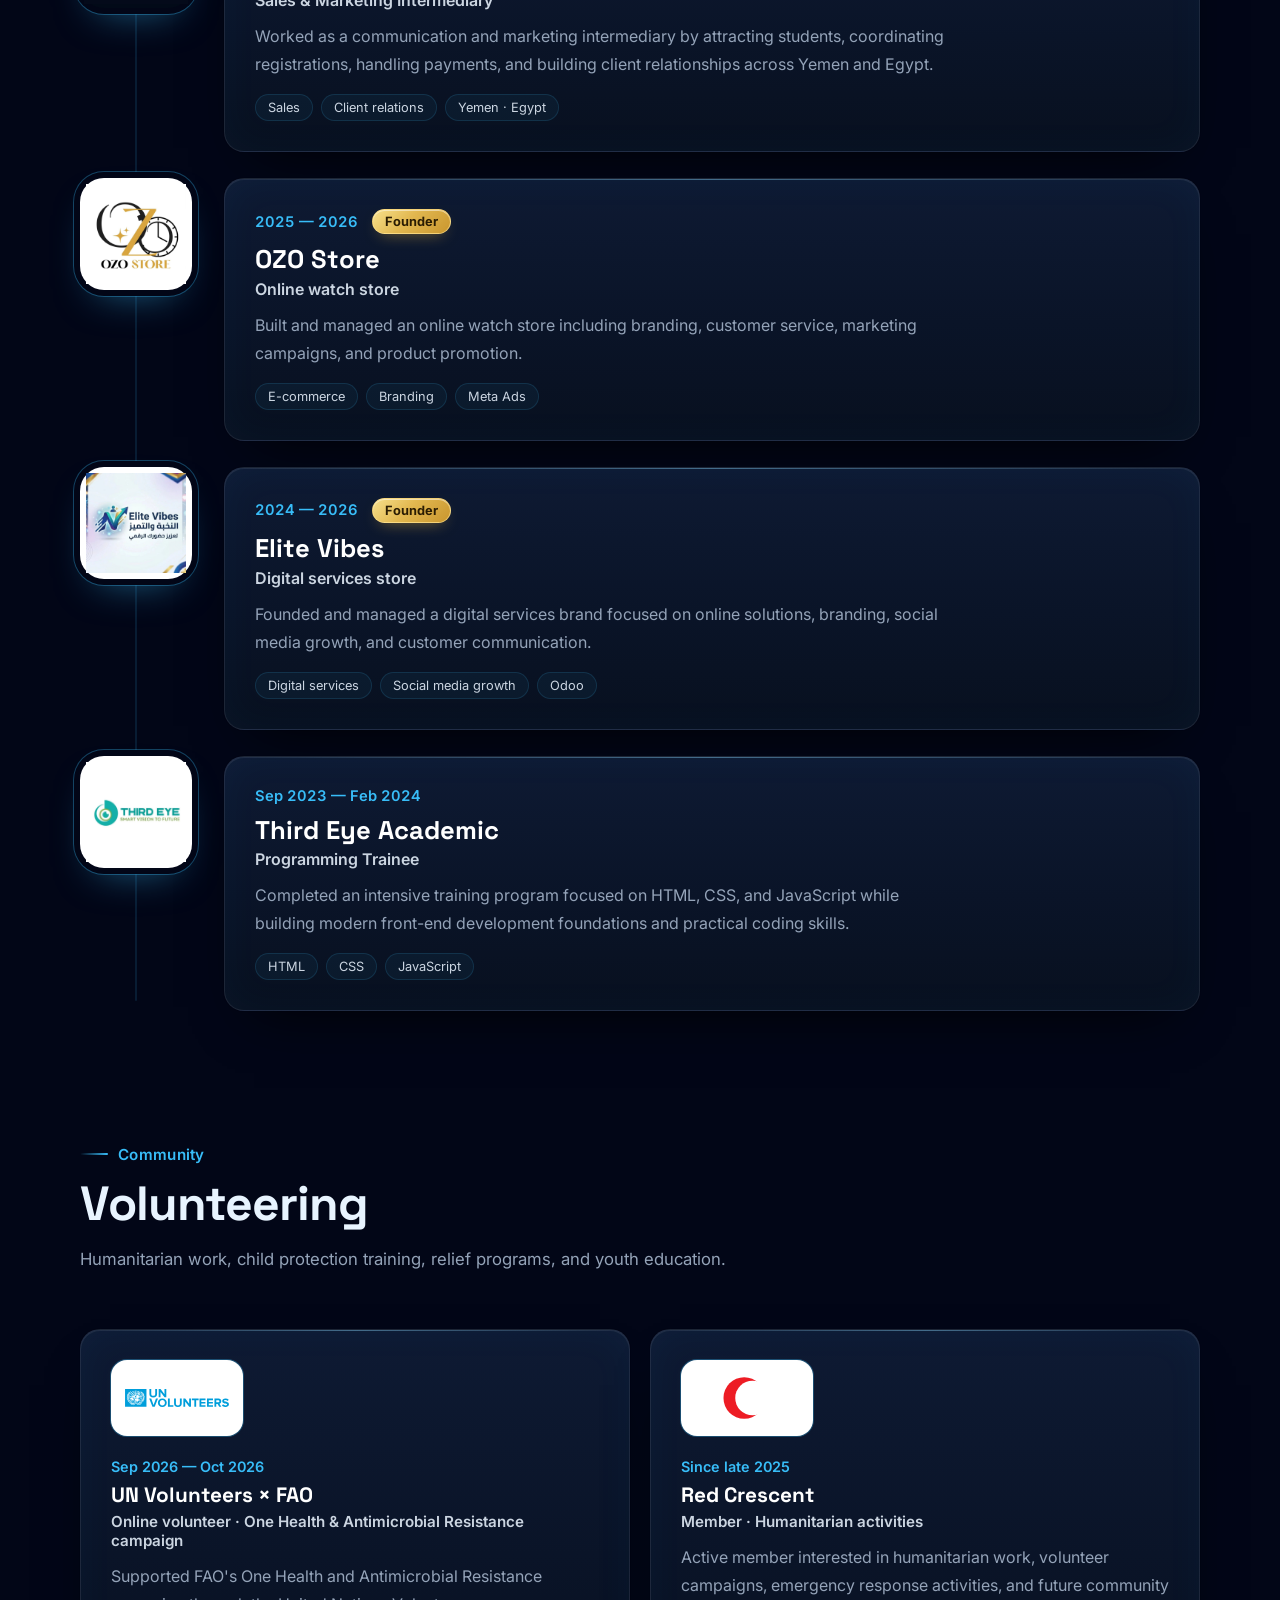
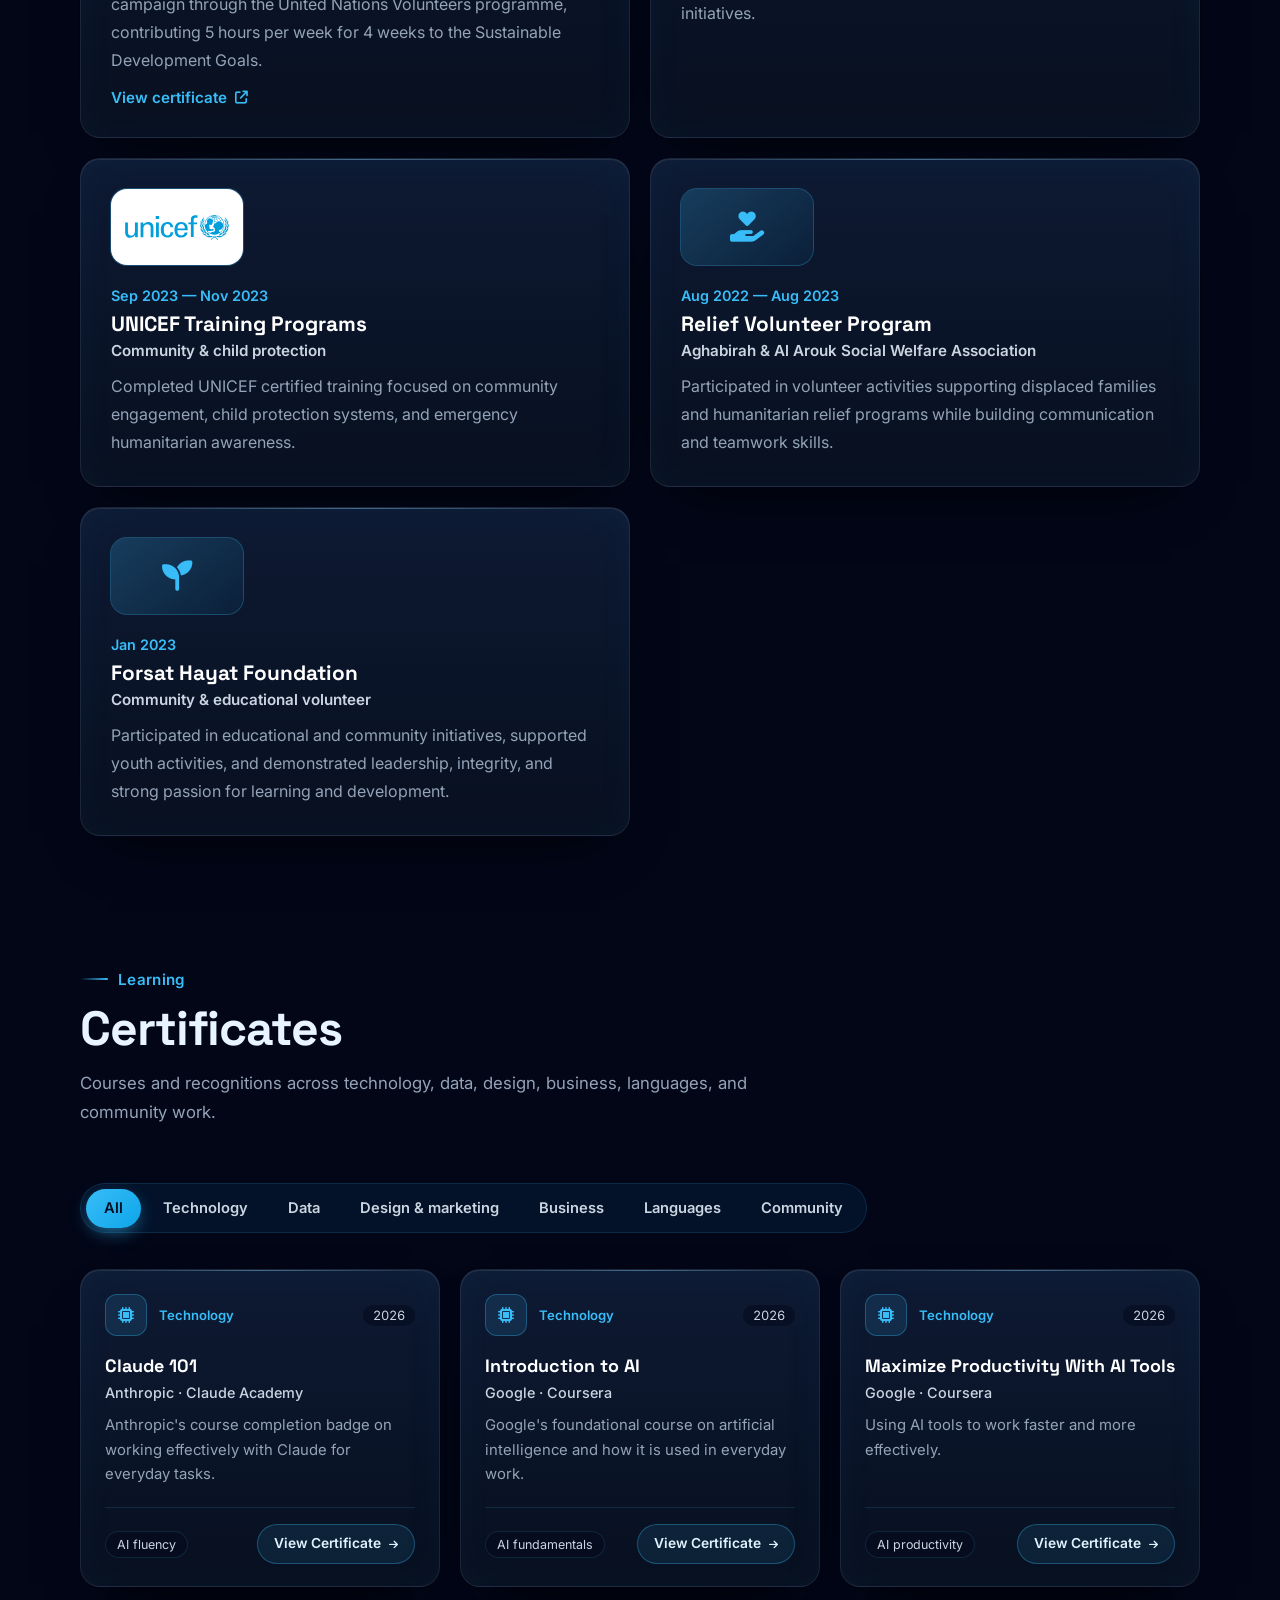
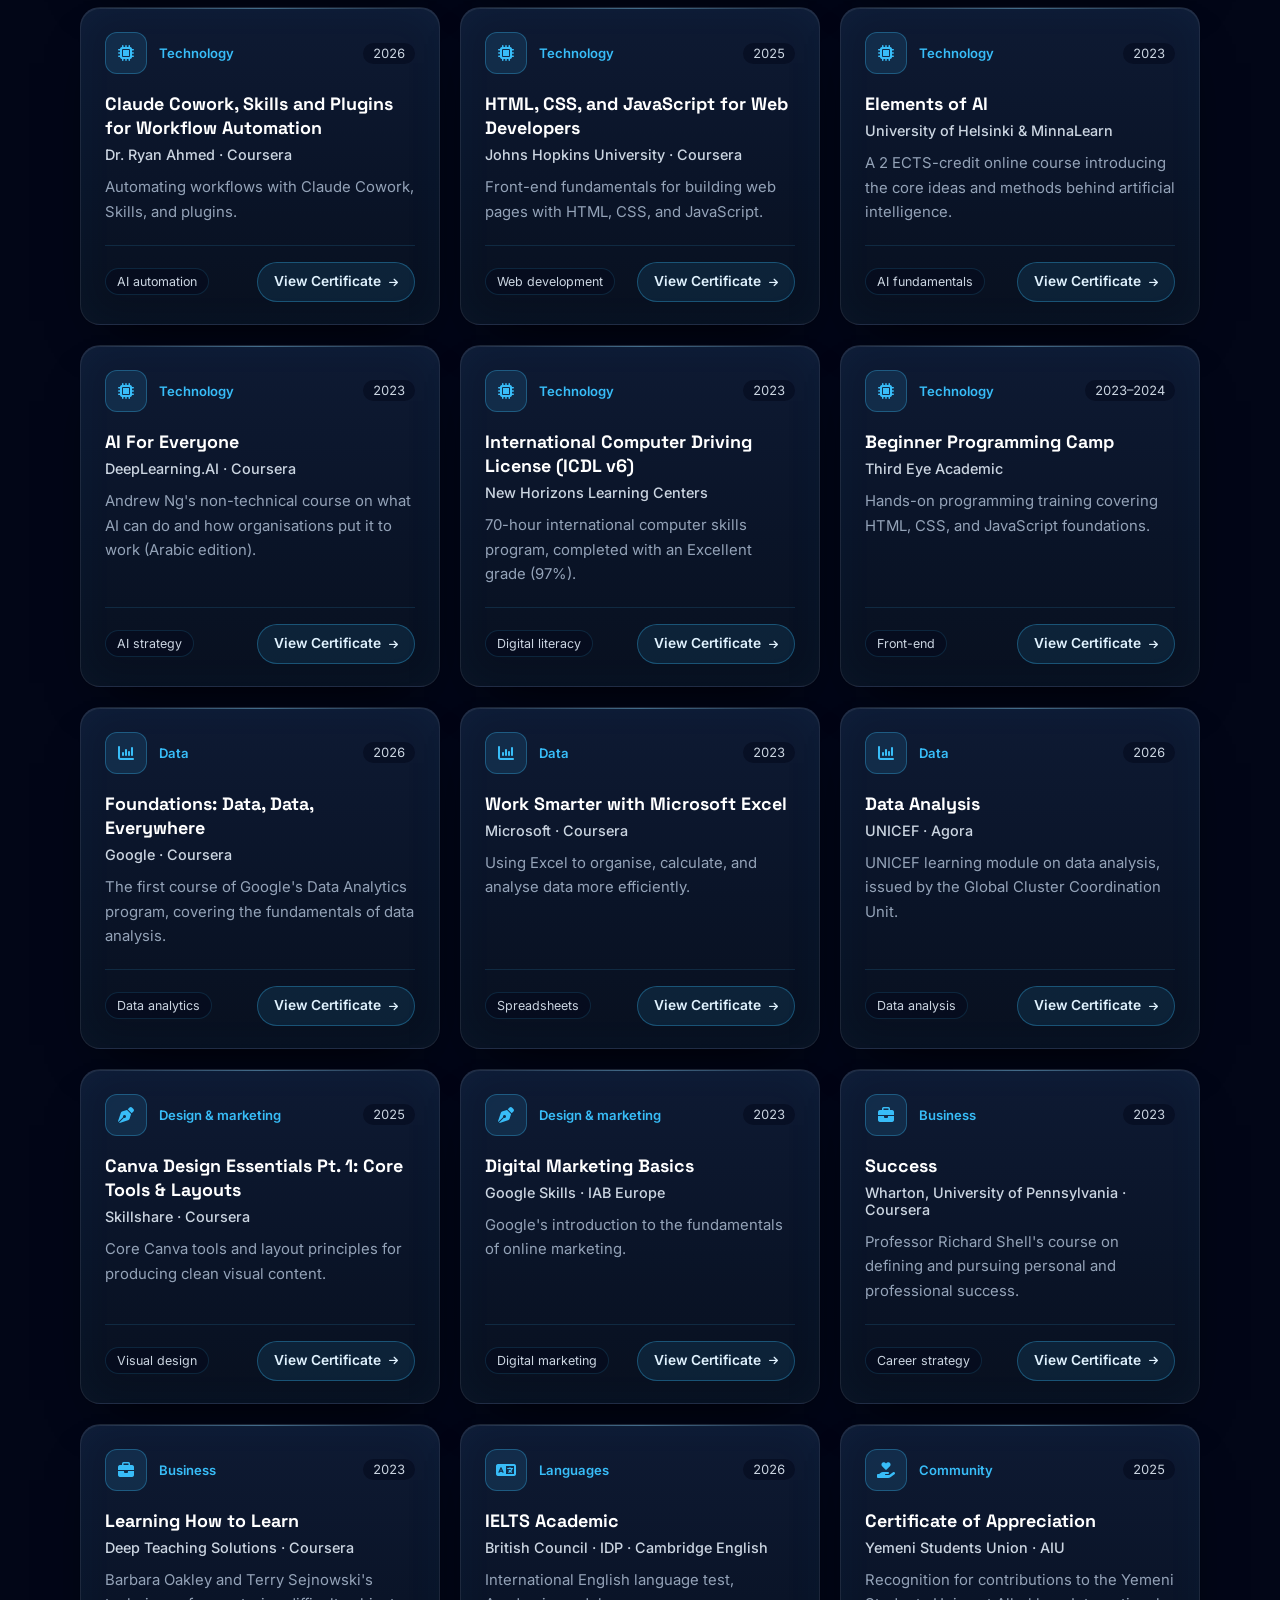
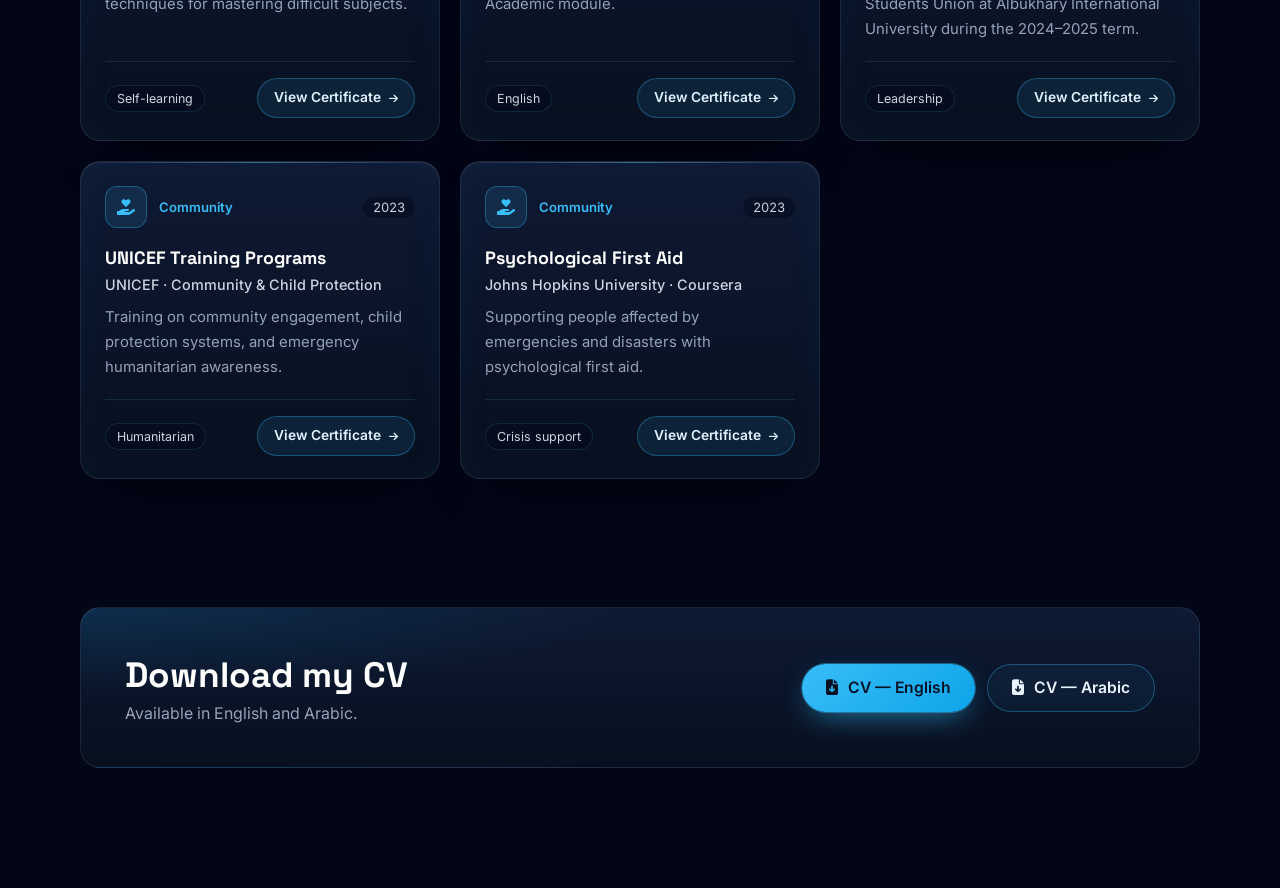
==== commit 96aad5fd: "Add UNV x FAO volunteering certificate and feature launched Orafdev - Experience and Volunteering: U" ====
--- a/about.html
+++ b/about.html
@@ -138,7 +138,7 @@
         <div class="ab-stat"><dt>Ventures founded</dt><dd data-count="3">3</dd><span>Elite Vibes, OZO Store, Next Stack</span></div>
         <div class="ab-stat"><dt>Portfolio projects</dt><dd data-count="11">11</dd><span>Software, web, and e-commerce</span></div>
         <div class="ab-stat"><dt>Certificates</dt><dd data-count="20">20</dd><span>AI, technology, data, design, and business</span></div>
-        <div class="ab-stat"><dt>Volunteer programs</dt><dd data-count="4">4</dd><span>Including UNICEF and Red Crescent</span></div>
+        <div class="ab-stat"><dt>Volunteer programs</dt><dd data-count="5">5</dd><span>Including the UN, UNICEF, and Red Crescent</span></div>
     </dl>
 
 </section>
@@ -186,6 +186,19 @@
             </div>
         </li>
 
+        <!-- UN Volunteers × FAO -->
+        <li class="xp-item" data-reveal>
+            <div class="xp-logo"><img src="images/logos/unv-logo.svg" alt="UN Volunteers logo" loading="lazy"></div>
+            <div class="xp-body o-spot">
+                <div class="xp-meta"><time>Sep 2026 — Oct 2026</time></div>
+                <h3>United Nations Volunteers × FAO</h3>
+                <p class="xp-role">Online Volunteer — One Health &amp; Antimicrobial Resistance Campaign</p>
+                <p>Supported the Food and Agriculture Organization's (FAO) One Health and Antimicrobial Resistance campaign as an online volunteer through the United Nations Volunteers programme, contributing 5 hours per week over 4 weeks toward the Sustainable Development Goals.</p>
+                <ul class="xp-tags"><li>Remote</li><li>United Nations</li><li>Sustainable Development Goals</li></ul>
+                <a class="o-link xp-cert" href="certificates/unv-fao-one-health.png" target="_blank" rel="noopener">View certificate <i class="fas fa-arrow-up-right-from-square"></i></a>
+            </div>
+        </li>
+
         <!-- ARVIL Group -->
         <li class="xp-item" data-reveal>
             <div class="xp-logo xp-logo--dark"><img src="images/logos/arvil-group-logo.jpg" alt="ARVIL Group logo" loading="lazy"></div>
@@ -254,6 +267,17 @@
     </div>
 
     <div class="vol-grid" data-reveal-group>
+
+        <article class="vol-card o-spot">
+            <div class="vol-logo vol-logo--wide"><img src="images/logos/unv-logo.svg" alt="UN Volunteers logo" loading="lazy"></div>
+            <div class="vol-text">
+                <time>Sep 2026 — Oct 2026</time>
+                <h3>UN Volunteers × FAO</h3>
+                <p class="vol-role">Online volunteer · One Health &amp; Antimicrobial Resistance campaign</p>
+                <p>Supported FAO's One Health and Antimicrobial Resistance campaign through the United Nations Volunteers programme, contributing 5 hours per week for 4 weeks to the Sustainable Development Goals.</p>
+                <a class="o-link vol-cert" href="certificates/unv-fao-one-health.png" target="_blank" rel="noopener">View certificate <i class="fas fa-arrow-up-right-from-square"></i></a>
+            </div>
+        </article>
 
         <article class="vol-card o-spot">
             <div class="vol-logo"><img src="images/logos/red-crescent.svg" alt="Red Crescent emblem" loading="lazy"></div>
--- a/refresh.css
+++ b/refresh.css
@@ -1675,3 +1675,55 @@
         radial-gradient(80% 90% at 0% 0%, rgba(14, 165, 233, 0.14), transparent 60%),
         var(--o-card);
 }
+
+/* =====================================================================
+   ORAFDEV — launched flagship (top of Projects): stronger, breathing glow
+   ===================================================================== */
+.ofd.ofd--live {
+    margin: 0 0 clamp(64px, 9vw, 112px);
+    animation: ofdBreath 4.5s ease-in-out infinite;
+}
+@keyframes ofdBreath {
+    0%, 100% { box-shadow: inset 0 1px 0 rgba(255, 255, 255, 0.1), 0 0 0 1px rgba(56, 189, 248, 0.35), 0 0 40px -6px rgba(56, 189, 248, 0.55), 0 0 90px -20px rgba(124, 58, 237, 0.45); }
+    50%      { box-shadow: inset 0 1px 0 rgba(255, 255, 255, 0.14), 0 0 0 1px rgba(56, 189, 248, 0.7), 0 0 70px -4px rgba(56, 189, 248, 0.85), 0 0 140px -10px rgba(124, 58, 237, 0.65); }
+}
+/* a second light, counter-rotating in the logo's violet */
+.ofd-ring.ofd-ring--outer {
+    padding: 1.5px;
+    opacity: 0.85;
+    background: conic-gradient(from var(--ofd-a), transparent 0deg, transparent 230deg, rgba(124, 58, 237, 0.9) 290deg, #c4b5fd 305deg, rgba(124, 58, 237, 0.6) 320deg, transparent 360deg);
+    animation: ofdRing 11s linear infinite reverse;
+}
+.ofd--live .ofd-aurora i { opacity: 0.28; }
+.ofd--live .ofd-aurora i:nth-child(3) { background: #7c3aed; opacity: 0.22; }
+
+/* logo: clickable, brighter glow */
+a.ofd-stage { text-decoration: none; cursor: pointer; }
+.ofd--live .ofd-logo { animation: ofdLogoGlow 3.6s ease-in-out infinite alternate; transition: transform 0.6s var(--o-ease); }
+@keyframes ofdLogoGlow {
+    from { filter: brightness(1) drop-shadow(0 0 10px rgba(56, 189, 248, 0.45)) drop-shadow(0 0 26px rgba(124, 58, 237, 0.25)); }
+    to   { filter: brightness(1.12) drop-shadow(0 0 22px rgba(56, 189, 248, 0.85)) drop-shadow(0 0 48px rgba(124, 58, 237, 0.55)); }
+}
+a.ofd-stage:hover .ofd-logo { transform: scale(1.05); }
+.ofd--live .ofd-halo { background: radial-gradient(circle, rgba(56, 189, 248, 0.55), rgba(124, 58, 237, 0.25) 45%, transparent 70%); }
+
+/* glowing headline */
+.ofd--live .ofd-title { filter: drop-shadow(0 0 18px rgba(56, 189, 248, 0.45)); }
+
+/* "Live now" status */
+.ofd-status.ofd-status--live { color: #bbf7d0; background: rgba(74, 222, 128, 0.12); border-color: rgba(74, 222, 128, 0.5); }
+.ofd-status--live .ofd-status-dot { background: var(--o-green); animation: ofdLive 1.6s ease-out infinite; }
+@keyframes ofdLive { from { box-shadow: 0 0 0 0 rgba(74, 222, 128, 0.75); } to { box-shadow: 0 0 0 10px rgba(74, 222, 128, 0); } }
+.ofd-badges .pj-tag--founder { margin: 0; }
+
+.ofd-cta { margin-top: 26px; display: flex; flex-wrap: wrap; gap: 12px; }
+.ofd-cta .wbtn { min-height: 52px; padding: 0 28px; font-size: 1rem; box-shadow: inset 0 1px 0 rgba(255, 255, 255, 0.2), 0 0 30px -6px rgba(56, 189, 248, 0.9); }
+
+/* certificate links inside experience / volunteering cards */
+.xp-cert, .vol-cert { margin-top: 14px; }
+
+@media (prefers-reduced-motion: reduce) {
+    .ofd.ofd--live, .ofd--live .ofd-logo { animation: none; }
+}
+/* keep the description colour when a certificate link follows it */
+.vol-text p:not(.vol-role) { color: var(--o-ink-3); line-height: 1.75; }
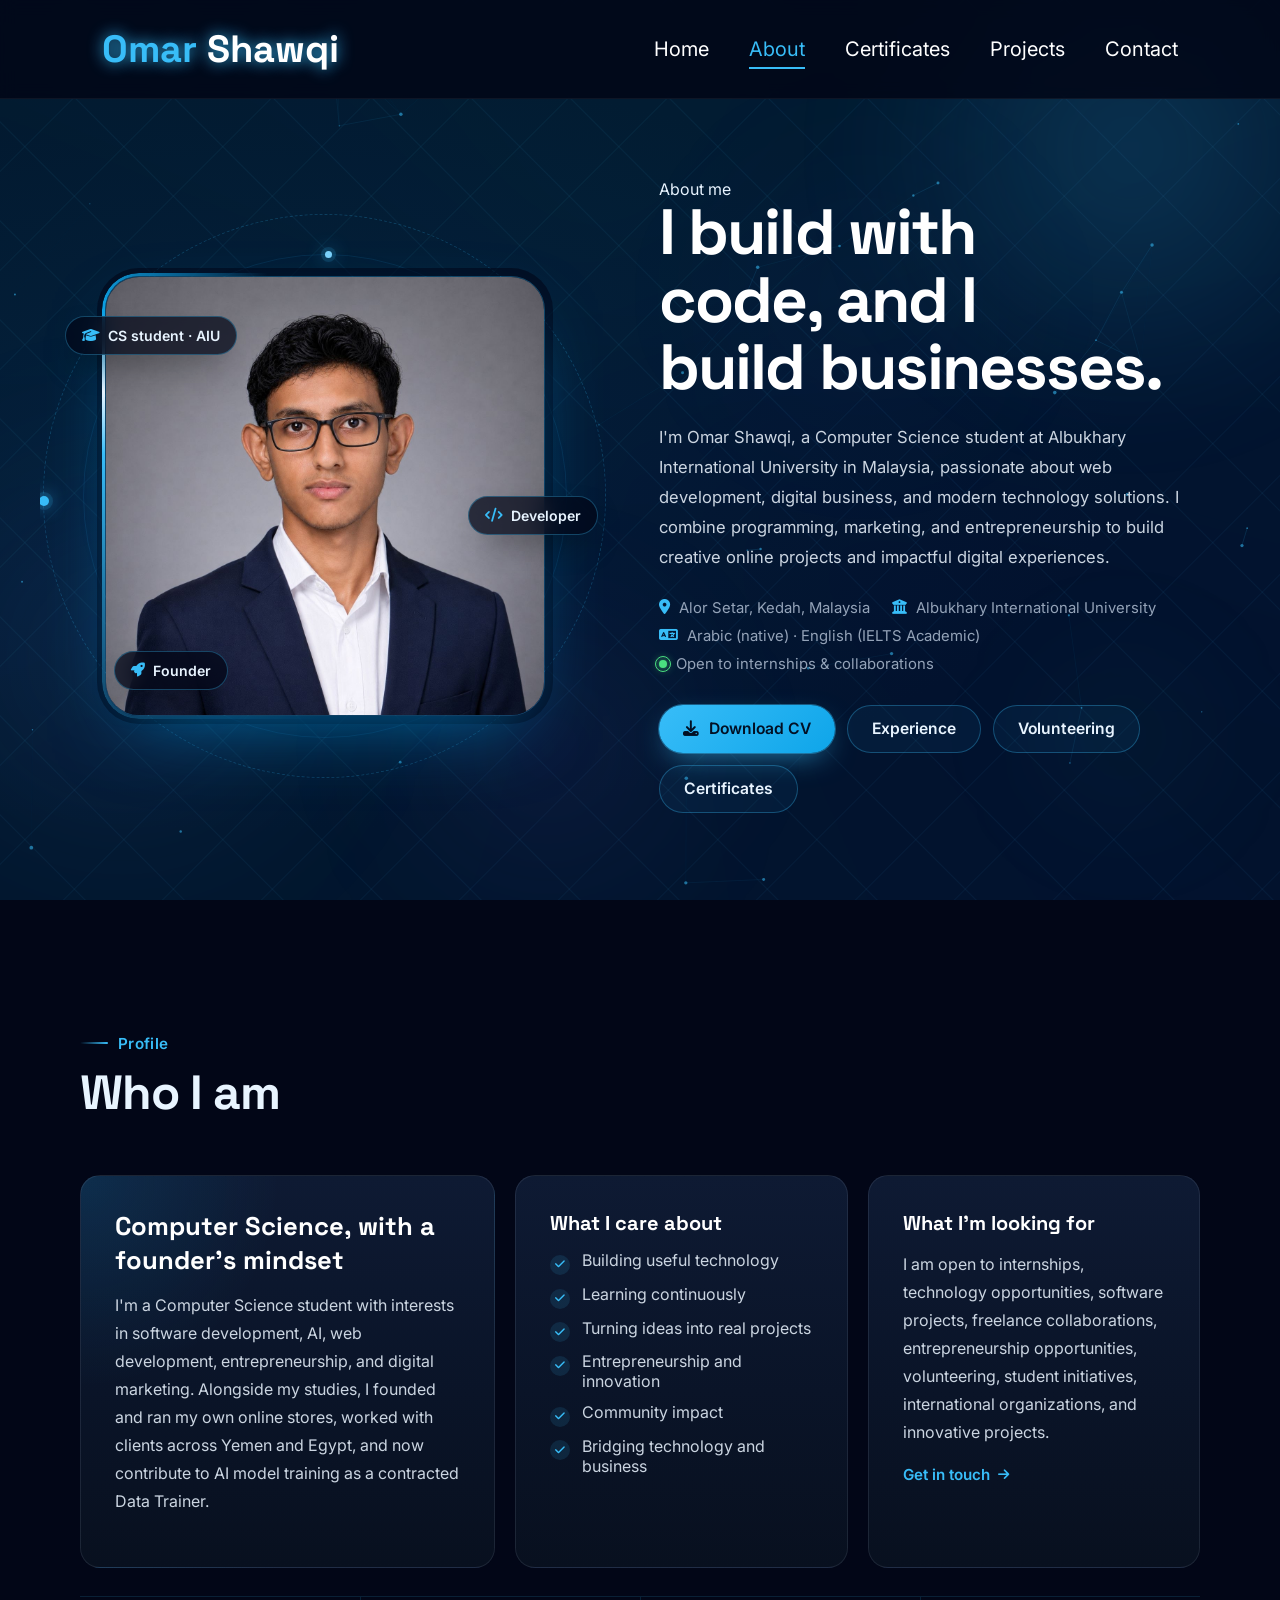
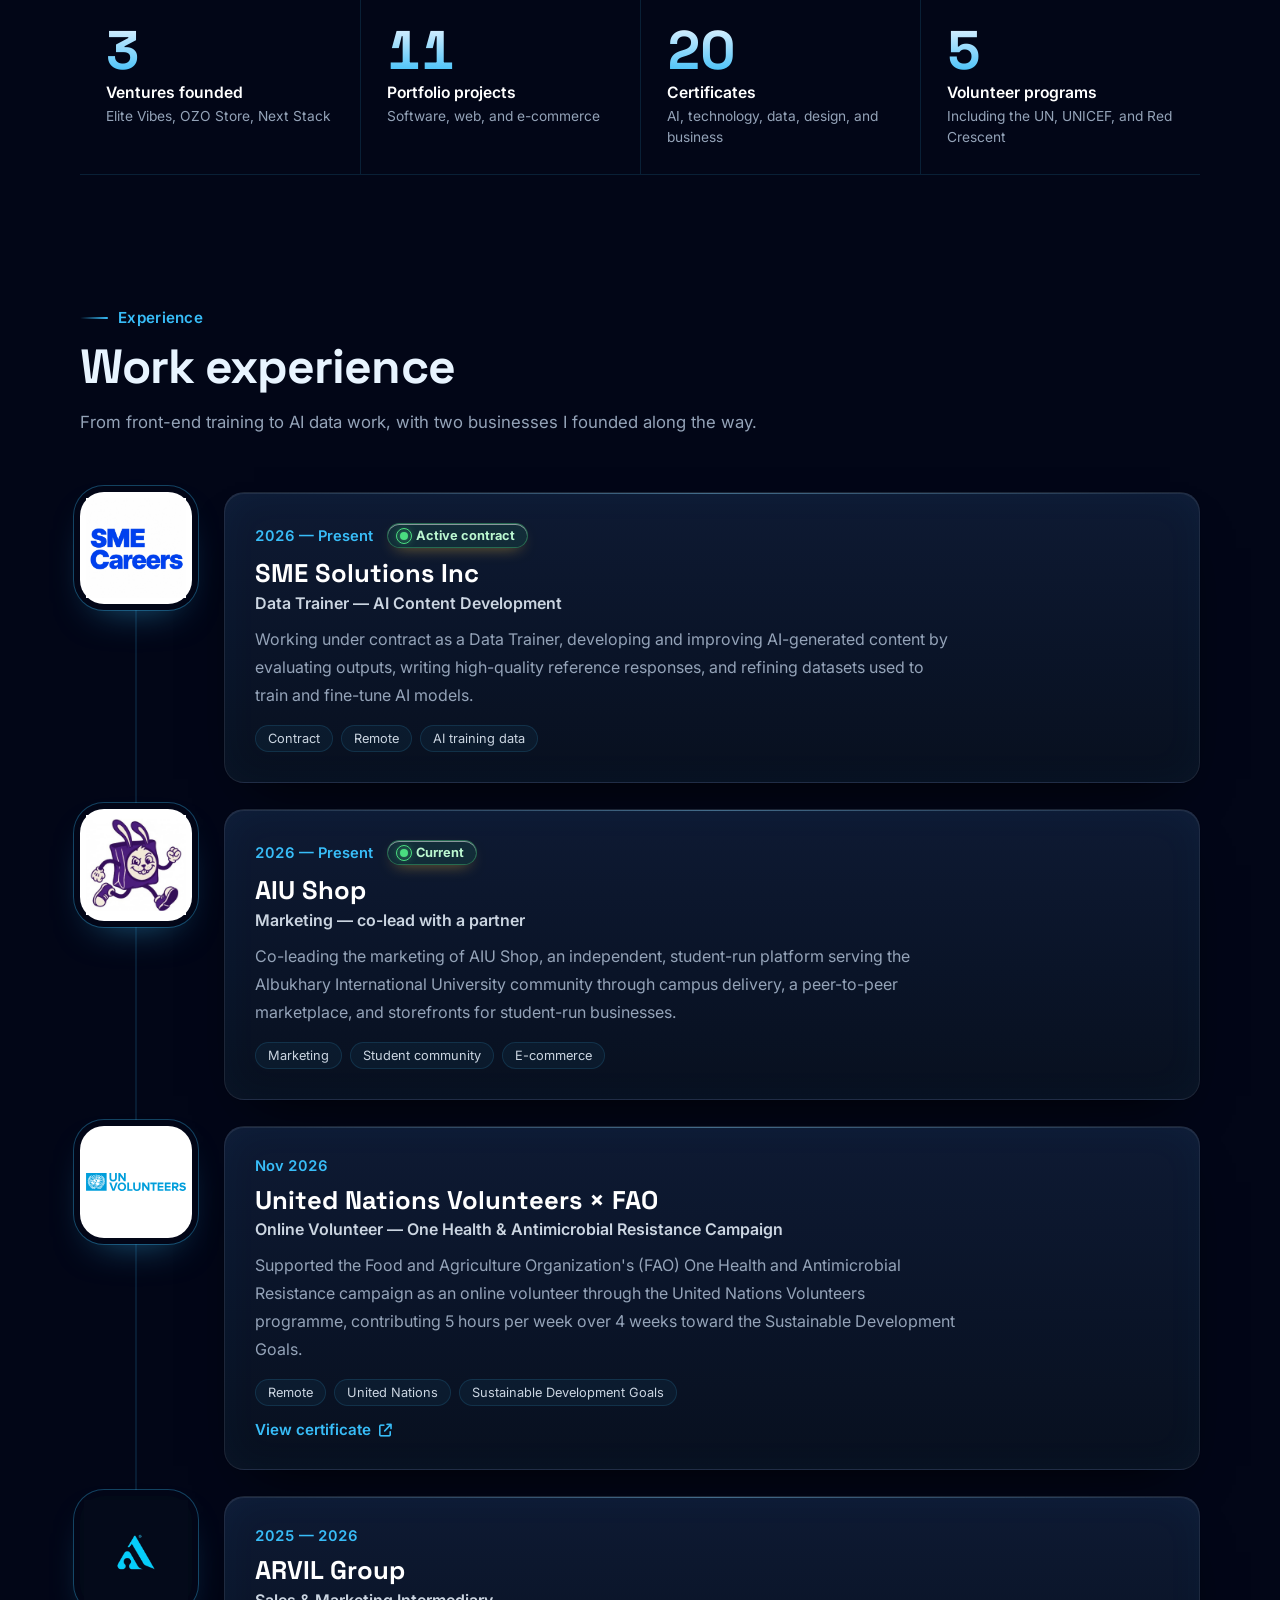
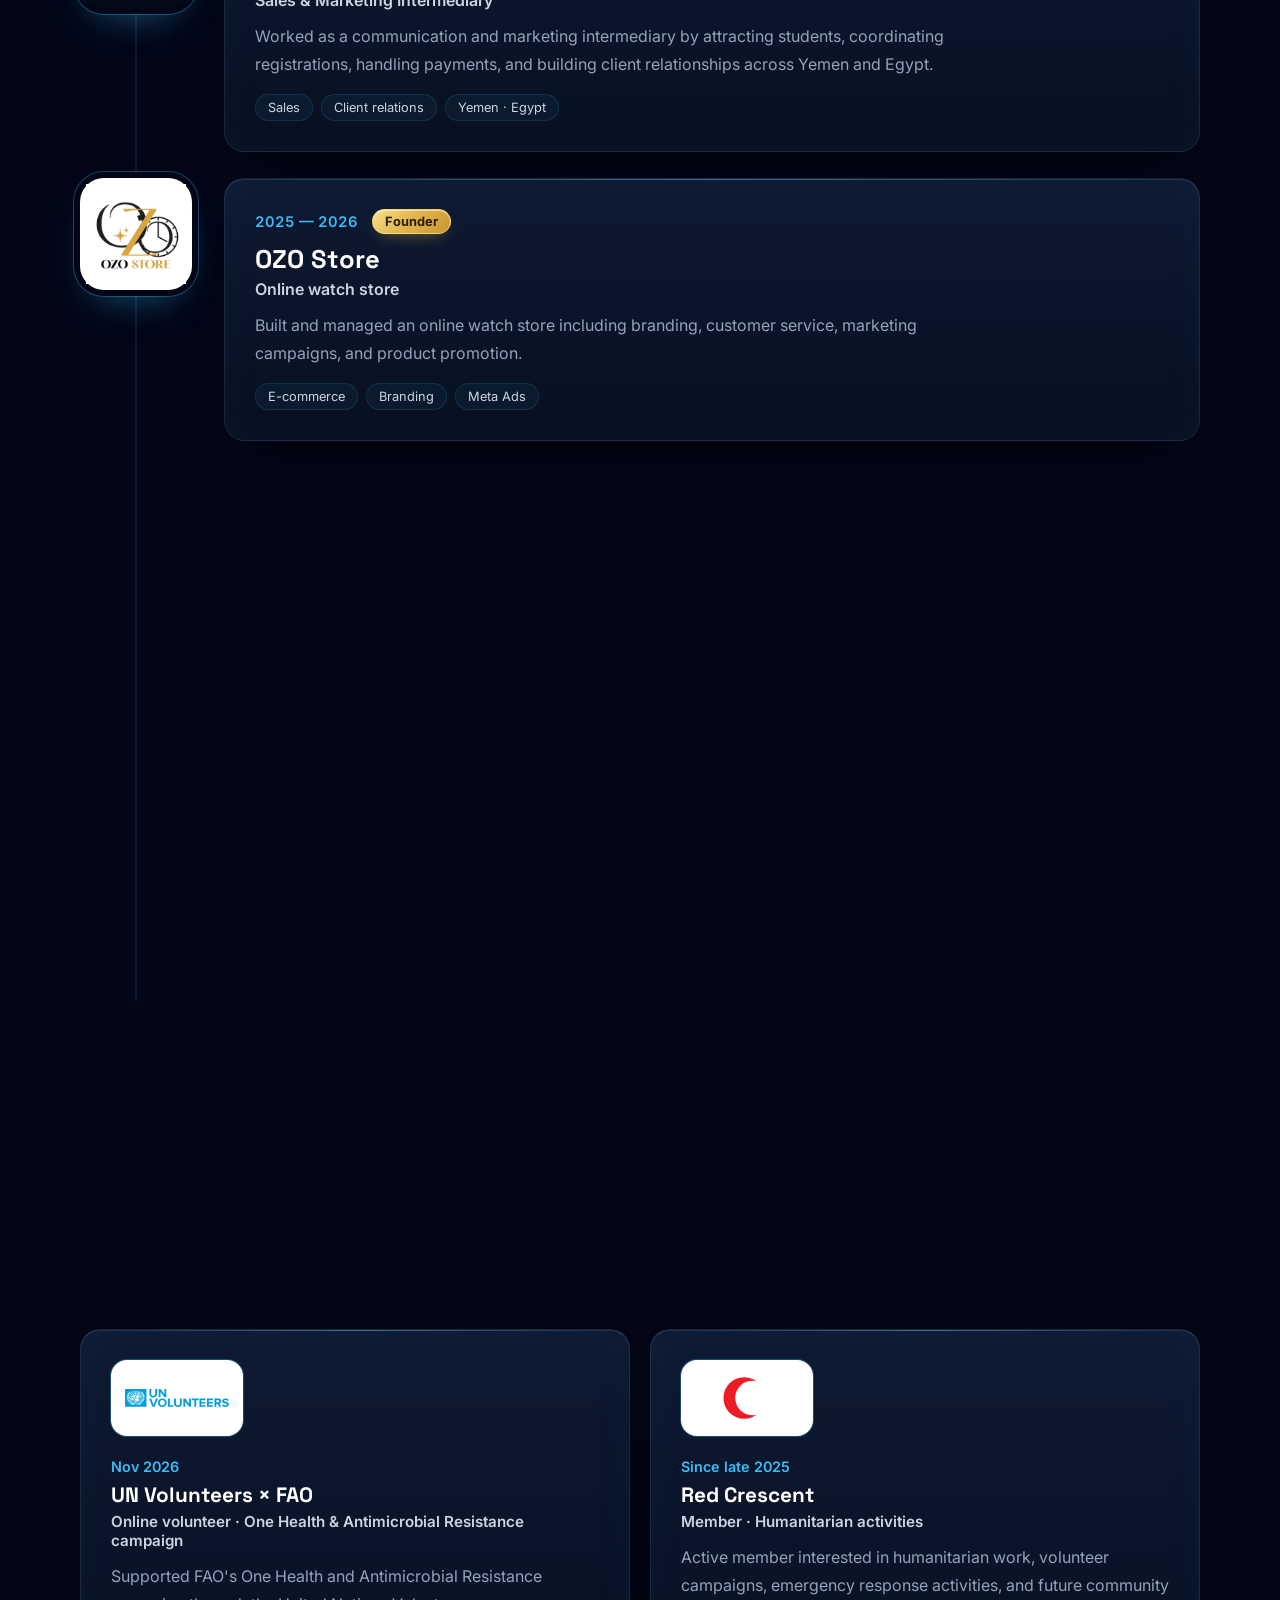
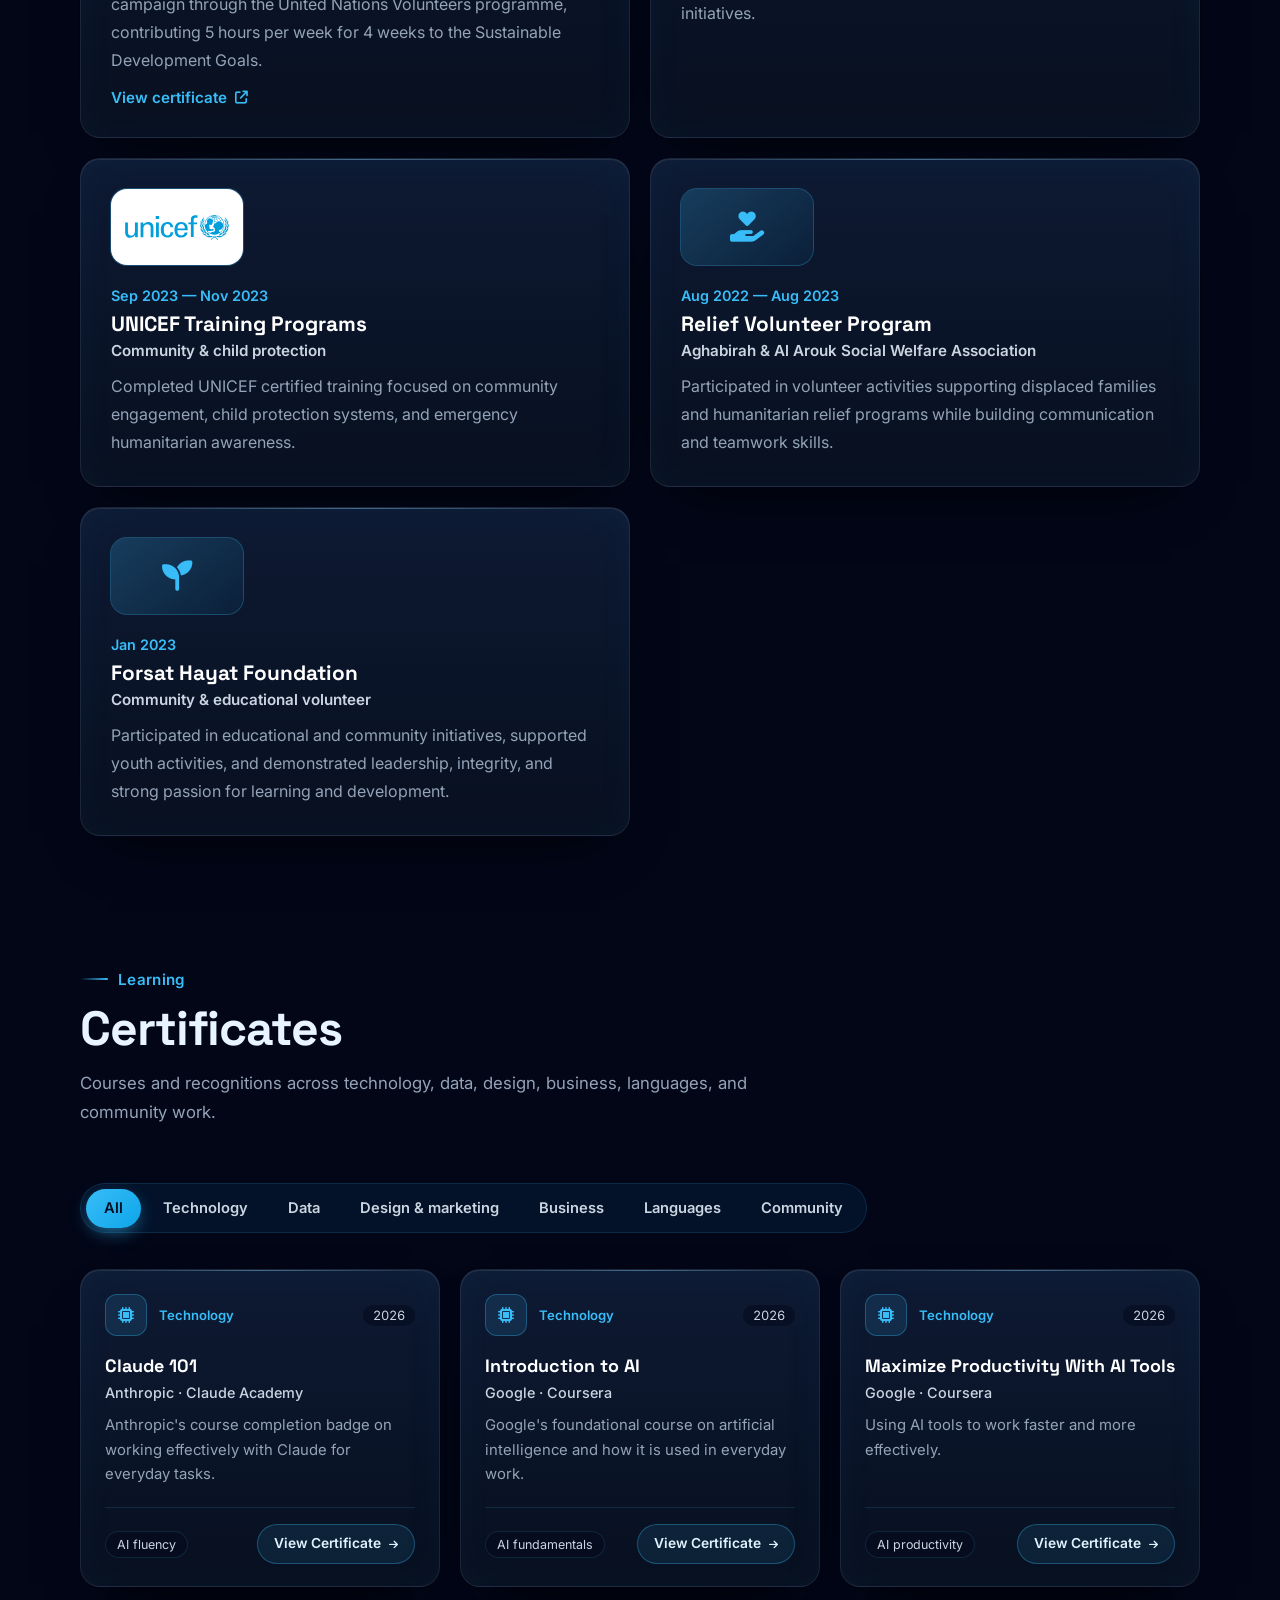
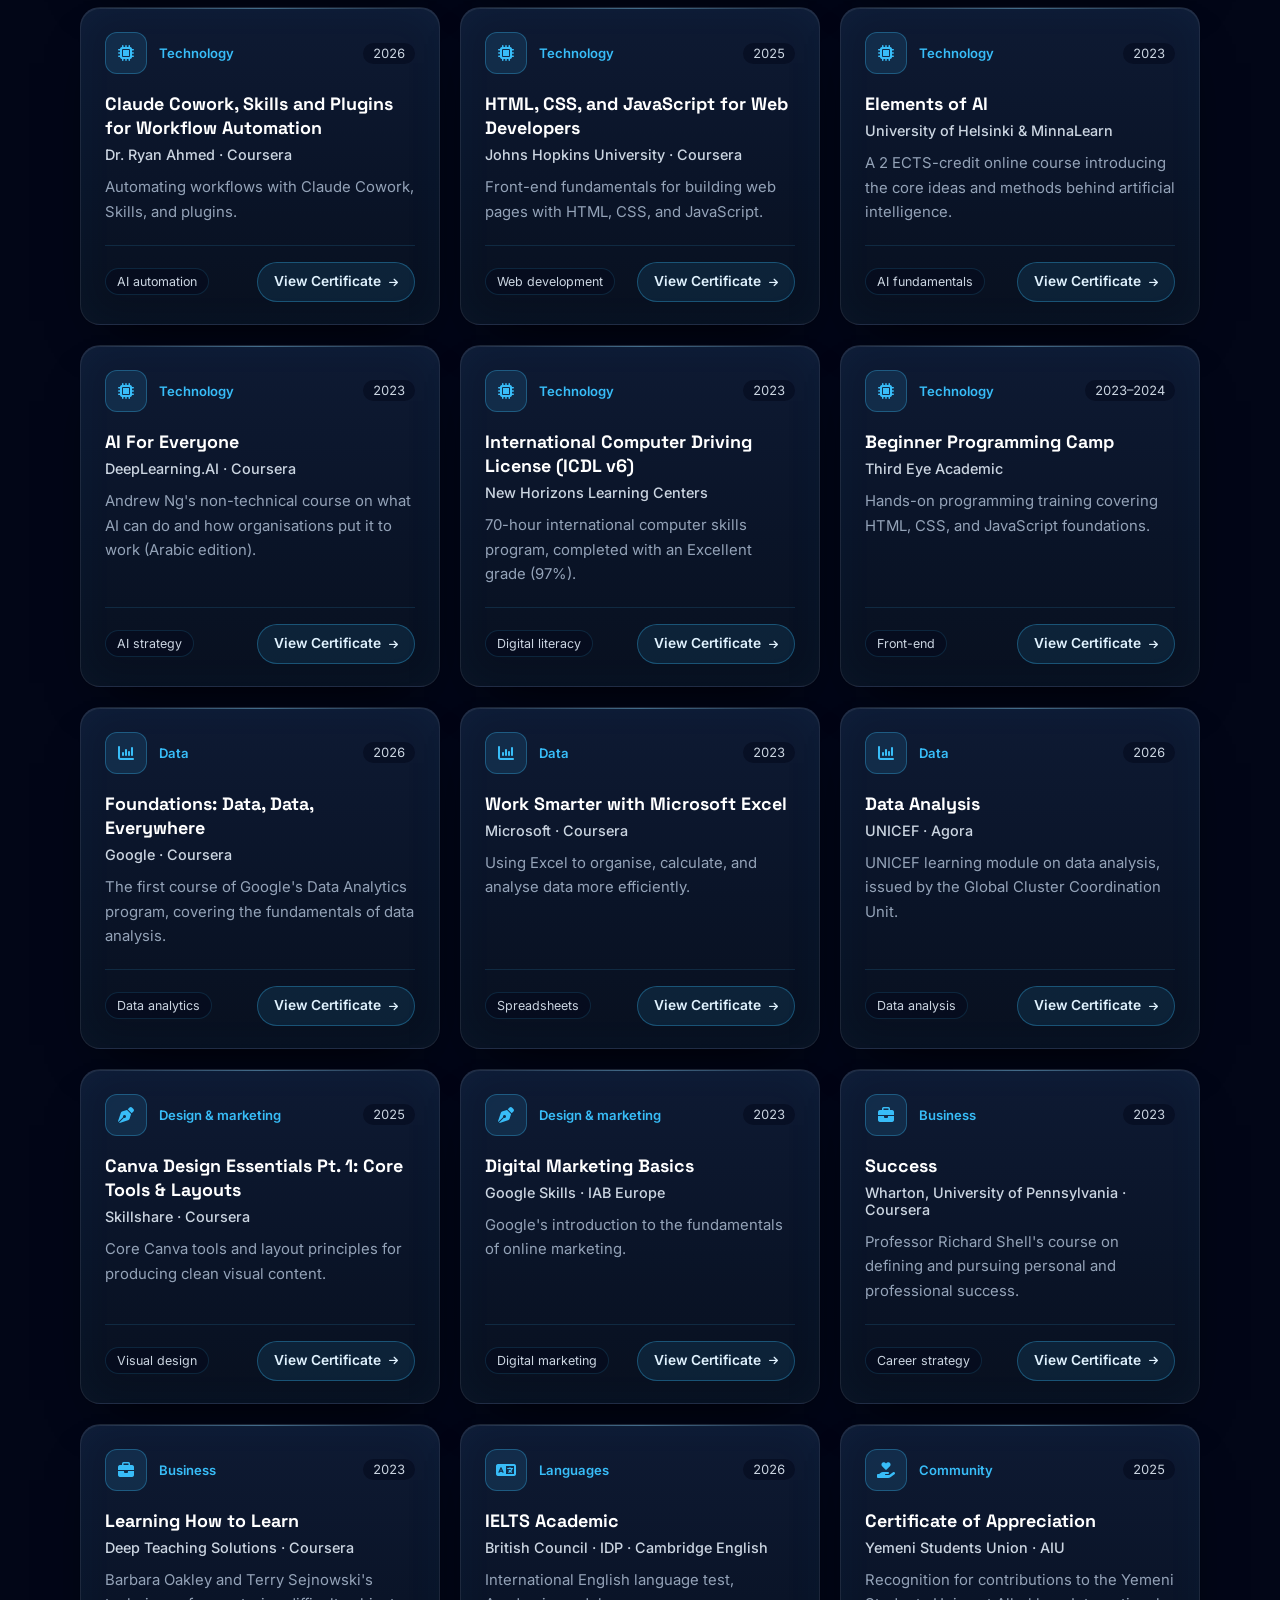
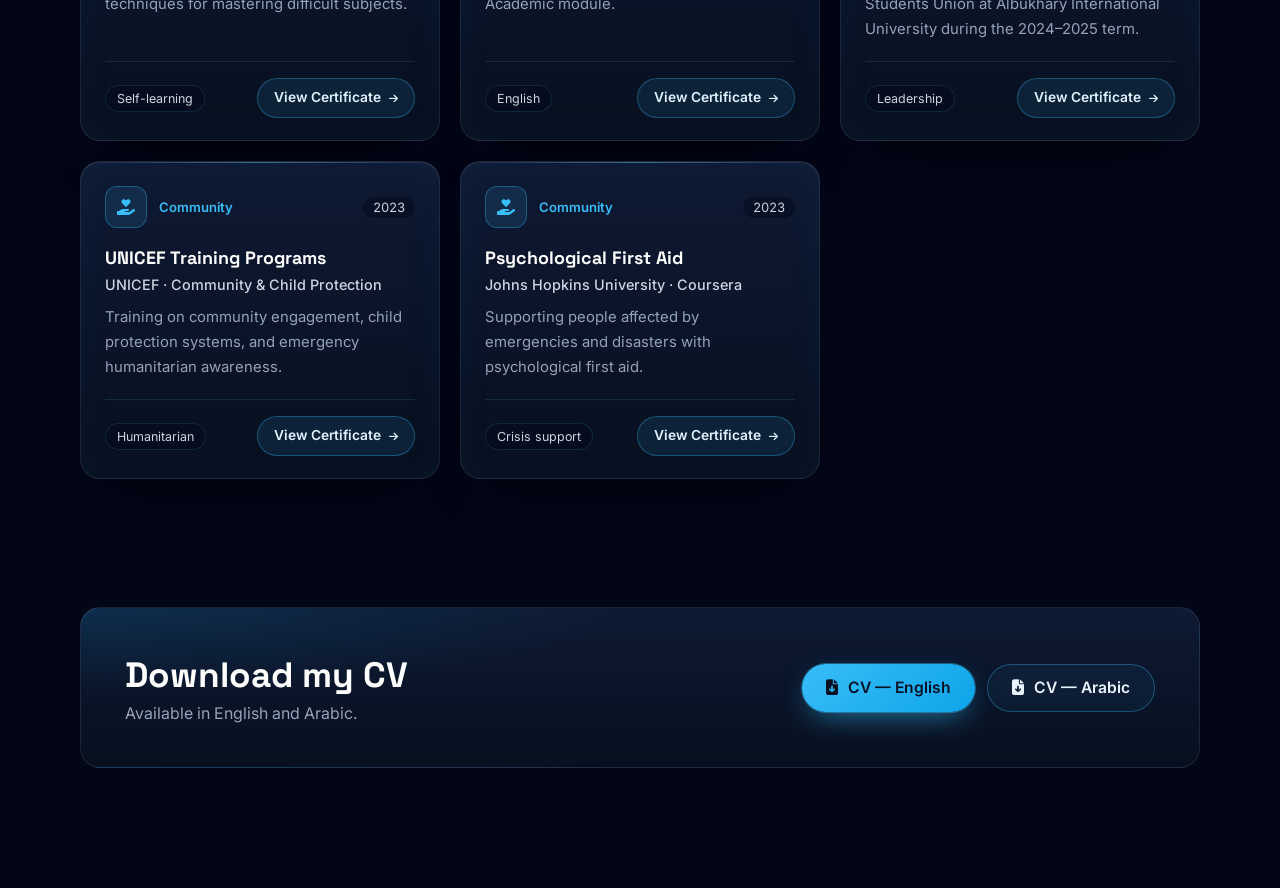
==== commit 86608c9a: "Set UNV x FAO volunteering date to November 2026 Co-Authored-By: Claude Opus 5.5 <noreply@anthropic." ====
--- a/about.html
+++ b/about.html
@@ -190,7 +190,7 @@
         <li class="xp-item" data-reveal>
             <div class="xp-logo"><img src="images/logos/unv-logo.svg" alt="UN Volunteers logo" loading="lazy"></div>
             <div class="xp-body o-spot">
-                <div class="xp-meta"><time>Sep 2026 — Oct 2026</time></div>
+                <div class="xp-meta"><time>Nov 2026</time></div>
                 <h3>United Nations Volunteers × FAO</h3>
                 <p class="xp-role">Online Volunteer — One Health &amp; Antimicrobial Resistance Campaign</p>
                 <p>Supported the Food and Agriculture Organization's (FAO) One Health and Antimicrobial Resistance campaign as an online volunteer through the United Nations Volunteers programme, contributing 5 hours per week over 4 weeks toward the Sustainable Development Goals.</p>
@@ -271,7 +271,7 @@
         <article class="vol-card o-spot">
             <div class="vol-logo vol-logo--wide"><img src="images/logos/unv-logo.svg" alt="UN Volunteers logo" loading="lazy"></div>
             <div class="vol-text">
-                <time>Sep 2026 — Oct 2026</time>
+                <time>Nov 2026</time>
                 <h3>UN Volunteers × FAO</h3>
                 <p class="vol-role">Online volunteer · One Health &amp; Antimicrobial Resistance campaign</p>
                 <p>Supported FAO's One Health and Antimicrobial Resistance campaign through the United Nations Volunteers programme, contributing 5 hours per week for 4 weeks to the Sustainable Development Goals.</p>
